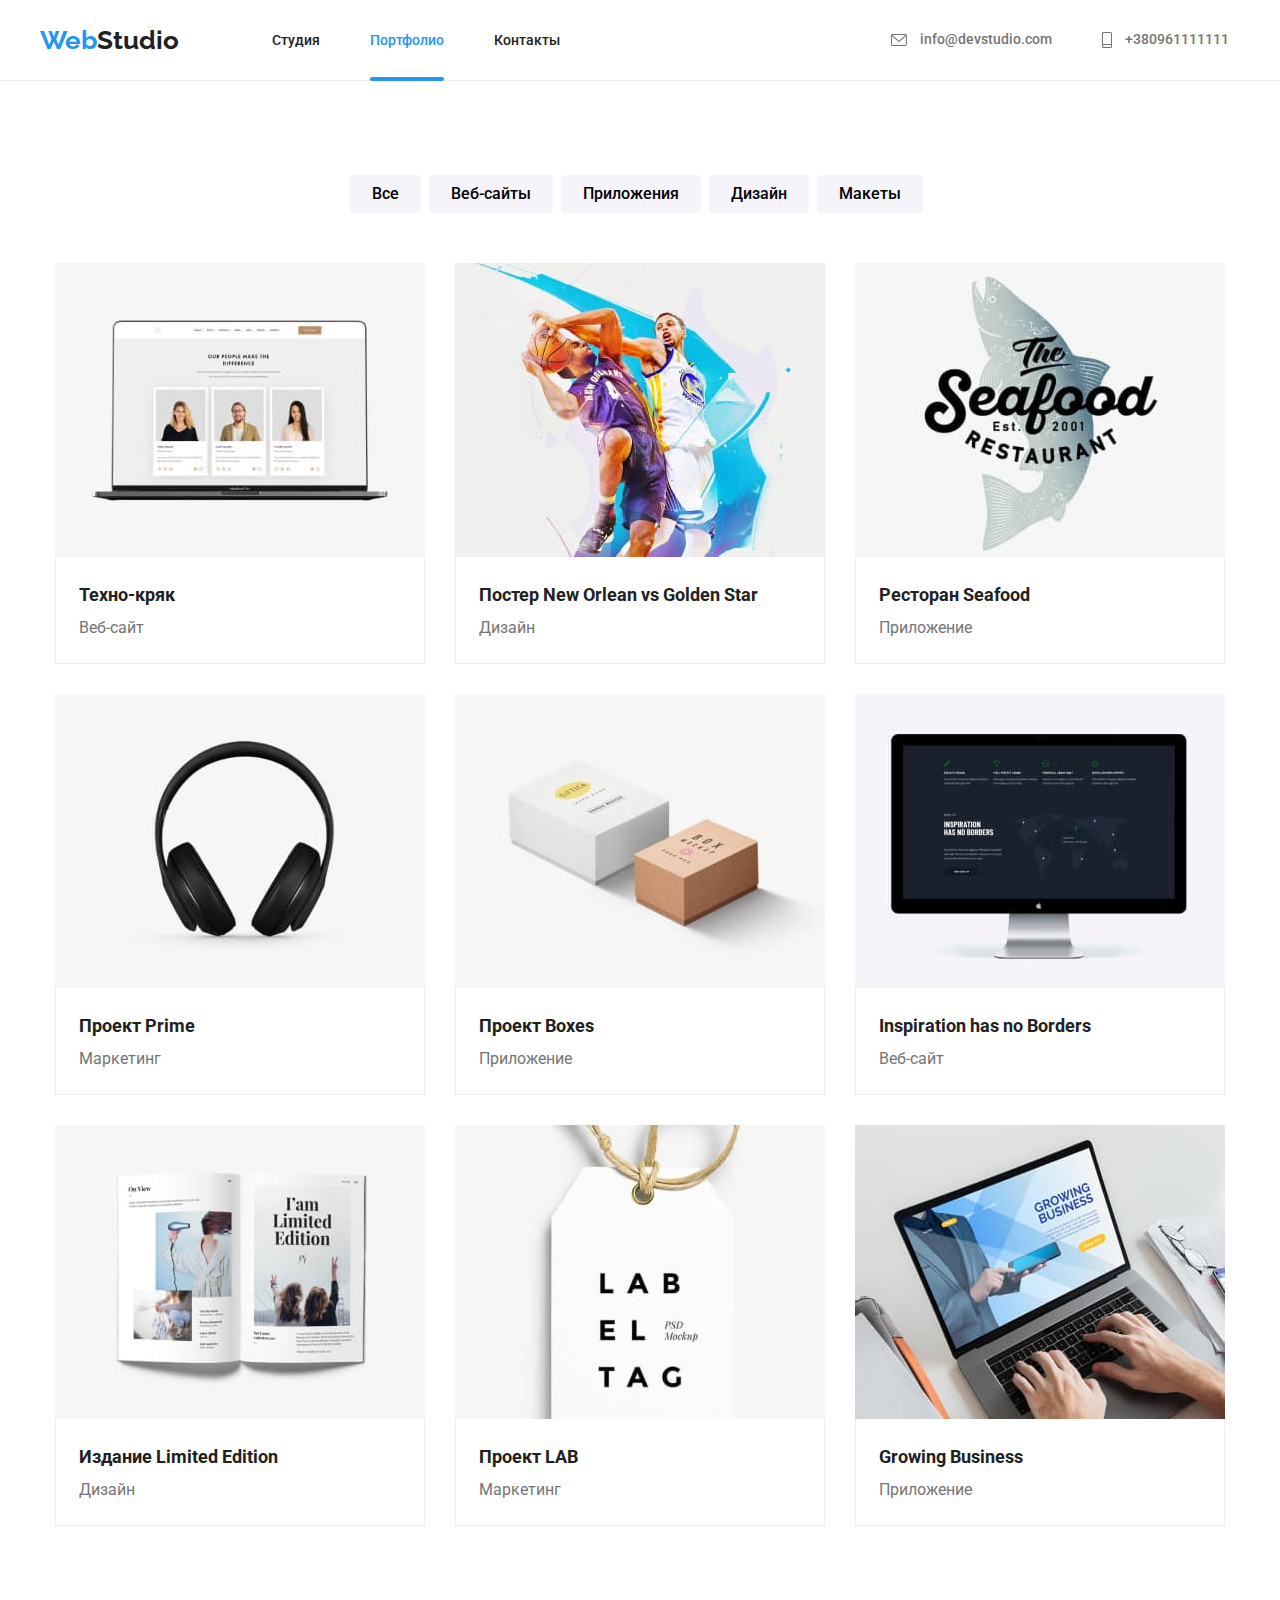
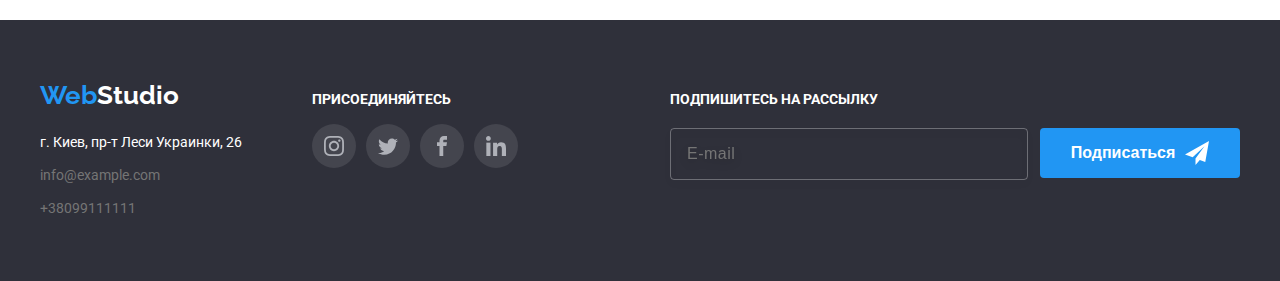
==== portfolio.html @ 0e57b055 "Add files via upload" ====
<!DOCTYPE html>
<html lang="ru">

<head>
    <meta charset="UTF-8">
    <meta http-equiv="X-UA-Compatible" content="IE=edge">
    <meta name="viewport" content="width=device-width, initial-scale=1.0">
    <title>Портфолио</title>
    <link rel="preconnect" href="https://fonts.googleapis.com">
    <link rel="preconnect" href="https://fonts.gstatic.com" crossorigin>
    <link href="https://fonts.googleapis.com/css2?family=Roboto:wght@400;500;700;900&display=swap" rel="stylesheet">
    <link rel="preconnect" href="https://fonts.googleapis.com">
    <link rel="preconnect" href="https://fonts.gstatic.com" crossorigin>
    <link href="https://fonts.googleapis.com/css2?family=Raleway:wght@700&display=swap" rel="stylesheet">
    <link rel="stylesheet" href="css/style.css" type="text/css" >
</head>
<body>
    <header class="section header">
        <div class="container navigation-list">
            <nav class="logo">
                <a href="" class="logo-image" target="blink">Web<span class="logo-im-part2">Studio</span> </a>
                <ul class="nav-links-item">
                    <li class="link-bar"><a href="https://nikokomp.github.io/goit-markup-hw-06/"
                            class="nav-links">Студия</a>
                    </li>
                    <li class="link-bar"><a href="https://nikokomp.github.io/goit-markup-hw-06/portfolio.html"
                            class="nav-links mark">Портфолио</a>
                        </li>
                    <li class="link-bar"><a href="/Контакты" class="nav-links">Контакты</a></li>
                </ul>
            </nav>
    
    
            <ul class="nav-links-items">
                <li class="contacts"> 
                   
                <a href="mailto:https://info@devstudio.com" class="link" title="info@devstudio.com">
                    <svg width="16" height="12" class="icon1">
                        <use href="image/symbol-defs.svg#icon-envelope"> </use>
                    </svg>
                    info@devstudio.com</a>
                </li>
                <li class="contacts">
                <a href="tel:+380961111111" class="link"> <svg width="10" height="16" class="icon1">
                    <use href="image/symbol-defs.svg#icon-smartphone"> </use>
                </svg> +380961111111 </a></li>
            </ul>
        </div>
    </header>
    <main>
        <!-- button-->
       <section class="section button section">
           <div class="container">
            <h1 hidden>Чем мы занимаесмя</h1>
                <ul class="buttons">
                    <li class="butn"><button type="button" class="button-second">Все</button>
                    </li>
                    <li class="butn"><button type="button" class="button-second">Веб-сайты</button>
                    </li>
                    <li class="butn"><button type="button" class="button-second">Приложения</button>
                    </li>
                    <li class="butn"><button type="button" class="button-second">Дизайн</button>
                    </li>
                    <li class="butn"><button type="button" class="button-second">Макеты</button>
                    </li>
                </ul>     
<!--portfolio-->
                <ul class="pf-list">
                    <li class="item"> <a href="#">
                        <div class="anim">
                        <img src="./image/macbook.jpg" alt="macbook">
                        <div class="overlay">
                            <p class="anim-text">
                                Технокряк это современная площадка распространения коронавируса. Компании используют эту платформу для цифрового
                                шпионажа и атак на защищённые сервера конкурентов.
                            </p>
                        </div>
                        </div>
                        <div class="pf-text">
                        <h2 class="projects">Техно-кряк</h2>
                        <p class="type">Веб-сайт</p>
                        </div></a>
                    </li>
                    <li class="item"> <a href="#">
                        <div class="anim">
                        <img src="./image/singboards.jpg" class="cadrs" alt="singboards">
                        <div class="overlay">
                            <p class="anim-text">
                                Технокряк это современная площадка распространения коронавируса. Компании используют эту платформу для цифрового
                                шпионажа и атак на защищённые сервера конкурентов.
                            </p>
                        </div>
                        </div>
                        <div class="pf-text">
                        <h2 class="projects">Постер New Orlean vs Golden Star</h2>
                        <p class="type">Дизайн</p>
                        </div></a>
                    </li>
                    <li class="item"> <a href="#">
                        <div class="anim">
                        <img src="./image/poster.jpg" class="cadrs" alt="poster">
                        <div class="overlay">
                            <p class="anim-text">
                                Технокряк это современная площадка распространения коронавируса. Компании используют эту платформу для цифрового
                                шпионажа и атак на защищённые сервера конкурентов.
                            </p>
                        </div>
                        </div>
                        <div class="pf-text">
                        <h2 class="projects">Ресторан Seafood</h2>
                        <p class="type">Приложение</p>
                        </div></a>
                    </li>
                    <li class="item"> <a href="#">
                        <div class="anim">
                        <img src="./image/headphone.jpg" class="cadrs" alt="headphone">
                        <div class="overlay">
                            <p class="anim-text">
                                Технокряк это современная площадка распространения коронавируса. Компании используют эту платформу для цифрового
                                шпионажа и атак на защищённые сервера конкурентов.
                            </p>
                        </div>
                        </div>
                        <div class="pf-text">
                        <h2 class="projects">Проект Prime</h2>
                        <p class="type">Маркетинг</p>
                        </div></a>
                    </li>
                    <li class="item"> <a href="#">
                        <div class="anim">
                        <img src="./image/boxes.jpg" class="cadrs" alt="boxes">
                        <div class="overlay">
                            <p class="anim-text">
                                Технокряк это современная площадка распространения коронавируса. Компании используют эту платформу для цифрового
                                шпионажа и атак на защищённые сервера конкурентов.
                            </p>
                        </div>
                        </div>
                        <div class="pf-text">
                        <h2 class="projects">Проект Boxes</h2>
                        <p class="type">Приложение</p>
                        </div></a>
                    </li>
                    <li class="item"> <a href="#">
                        <div class="anim">
                        <img src="./image/monitor.jpg" class="cadrs" alt="monitor">
                        <div class="overlay">
                            <p class="anim-text">
                                Технокряк это современная площадка распространения коронавируса. Компании используют эту платформу для цифрового
                                шпионажа и атак на защищённые сервера конкурентов.
                            </p>
                        </div>
                        </div>
                        <div class="pf-text">
                        <h2 class="projects">Inspiration has no Borders</h2>
                        <p class="type">Веб-сайт</p>
                        </div></a>
                    </li>
                    <li class="item"><a href="#">
                        <div class="anim">
                        <img src="./image/book.jpg" class="cadrs" alt="book">
                        <div class="overlay">
                            <p class="anim-text">
                                Технокряк это современная площадка распространения коронавируса. Компании используют эту платформу для цифрового
                                шпионажа и атак на защищённые сервера конкурентов.
                            </p>
                        </div>
                        </div>
                        <div class="pf-text">
                        <h2 class="projects">Издание Limited Edition</h2>
                        <p class="type">Дизайн</p>
                        </div></a>
                    </li>
                    <li class="item"> <a href="#">
                        <div class="anim">
                        <img src="./image/tag.jpg" class="cadrs" alt="tag">
                        <div class="overlay">
                            <p class="anim-text">
                                Технокряк это современная площадка распространения коронавируса. Компании используют эту платформу для цифрового
                                шпионажа и атак на защищённые сервера конкурентов.
                            </p>
                        </div>
                        </div>
                        <div class="pf-text">
                        <h2 class="projects">Проект LAB</h2>
                        <p class="type">Маркетинг</p>
                        </div></a>
                    </li>
                    <li class="item"> <a href="#">
                        <div class="anim">
                        <img src="./image/laptop.jpg" class="cadrs" alt="laptop">
                        <div class="overlay">
                            <p class="anim-text">
                                Технокряк это современная площадка распространения коронавируса. Компании используют эту платформу для цифрового
                                шпионажа и атак на защищённые сервера конкурентов.
                            </p>
                        </div>
                        </div>
                        <div class="pf-text">
                        <h2 class="projects">Growing Business</h2>
                        <p class="type">Приложение</p>
                        </div></a>
                    </li>
            </ul>
            </div>
        </section>
    </main>
   
    <footer class="footer">

        <div class="container footer-box">
            <div class="box1">
                <a href="" class="logo-image-footer" target="blink">Web<span class="logo-im-part3">Studio</span> </a>
                    <address>
                        <ul class="addres-container">
                            <li class="add"><a href="https://goo.gl/maps/ie4uHoUFQD95xDHH9" class="map-link">г. Киев, пр-т Леси Украинки, 26 </a></li>
                            <li><a href="info@example.com" class="link-footer">info@example.com </a></li>
                            <li><a href="tel=+38099111111" class="link-footer1">+38099111111</a></li>
                        </ul>
                          </address>
            </div>


        <div class="footer-social">
            <h2 class="join"> ПРИСОЕДИНЯЙТЕСЬ</h2>
            <ul class="social">
                <li class="social-item">
                    <a class="social-link-footer" href="https://www.instagram.com/" target="blank">
                        <svg class="icon4">
                            <use class="social-icon" href="image/symbol-defs.svg#icon-instagram"> </use>
                        </svg>
                    </a>
                </li>
                <li class="social-item">
                    <a class="social-link-footer" href="https://twitter.com/" target="blank">
                        <svg class="icon4">
                            <use href="image/symbol-defs.svg#icon-twitter"> </use>
                        </svg>
                    </a>
                </li>
                <li class="social-item">
                    <a class="social-link-footer" href="https://facebook.com/" target="blank">
                        <svg class="icon4">
                            <use href="image/symbol-defs.svg#icon-facebook"> </use>
                        </svg>
                    </a>
                </li>
                <li class="social-item">
                    <a class="social-link-footer" href="https://www.linkedin.com/" target="blank">
                        <svg class="icon4">
                            <use href="image/symbol-defs.svg#icon-linkedin-1"> </use>
                        </svg>
                    </a>
                </li>
            </ul>
        </div>
        <form class="mailing-form">
            <h2 class="mailing-head"> ПОДПИШИТЕСЬ НА РАССЫЛКУ</h2>
            <div class="subscribe">
            <label class="mailing">
                <input type="email" class="e-mail-window" name="email" placeholder="E-mail">
                </label>
                <button type="button" class="button-modal">Подписаться
                    <svg class="icon-telegram"  width="24" height="24" >
                            <use href="image/symbol-defs-hw-06.svg#icon-4"></use>
                        </svg>
                    </button>
                </div>
            </form>
        </div>
    </footer>

    <div class="backdrop is-hidden" data-modal>
        <div class="modal">
            <button type="button" class="modal-btn" data-modal-close>
                <svg class="closebutton-icon" width="11" height="11">
                    <use href="image/symbol-defs1.svg#icon-Vector">
                    </use>
                </svg>
            </button>
            <div class="form">
                <form>
                    <p class="form-head">Оставьте свои данные, мы вам перезвоним</p>
                    <label>
                        <span class="modal-text">Имя</span> 
                        <input  type="text" name="name" class="name-icon">
                        <svg class="label-icon">
                            <use href="image/symbol-defs-hw-06.svg#icon-1"> </use>
                         </svg>
                    </label>
                    <label>
                        <span class="modal-text">Телефон ></span> 
                        <input type="tel" name="phone-number" class="name-icon">
                        <svg class="label-icon-tel">
                            <use href="image/symbol-defs-hw-06.svg#icon-2"> </use>
                        </svg>
                    </label>
                    <label>
                        <span class="modal-text">Почта ></span> 
                        <input type="email" name="email" class="name-icon">
                        <svg class="label-icon-mail">
                            <use href="image/symbol-defs-hw-06.svg#icon-3"> </use>
                        </svg>
                    </label>
                    <label>
                        <span class="modal-text">Комментарий></span> 
                        <textarea class="input-text" name="feedback" placeholder="Введите текст"></textarea>
                    </label>
                <input type="checkbox" name="agree" value="agree" class="policy" id="policy-chek">
                    <label class="conditions-text" for="policy-chek">
            
                        Соглашаюсь с рассылкой и принимаю &nbsp; <a href="#"> <u class="blue-text-conditions">Условия договора</u> </a>
                    </label>
                    <div class="button-modal-center">
                    <button type="button" class="button-modal">Отправить</button>
                </div>
                </form>
            </div>
        </div>
    </div>
    <script src="./js/modal.js"></script>
</body>
</html>
---- css/style.css ----
::before,
::after {
  box-sizing: border-box;
}
:root {
  --brand-color: #2f303a;
  --button-color: #2196f3;
  --text-primary: #212121;
  --sup-head-color: #ffffff;
  --text-secondary-color: #757575;
  --secondar-button-color: #f5f4fa;
  --primary-fonts: Roboto;
}
* {
  list-style: none;
  margin: 0;
  padding: 0;
  border: 0;
}
a {
  text-decoration: none;
}
.container {
  width: 1200px;
  padding-right: 15px;
  padding-left: 15px;
  margin-left: auto;
  margin-right: auto;
}
.section {
  padding-top: 94px;
  padding-bottom: 94px;
  background-color: var(--sup-head-color);
}
.header {
  padding-top: 0px;
  padding-bottom: 0px;
  border-bottom: 1px solid #ececec;
}
.navigation-list {
  display: flex;
  align-content: flex-start;
  align-items: center;
}
.advantage-section {
  padding-top: 94px;
  padding-bottom: 0px;
}
.our-team-section {
  background-color: #f5f4fa;
}

.footer-section {
  padding-top: 60px;
  padding-bottom: 60px;
  background: var(--brand-color);
  display: flex;
  text-align: baseline;
}
.card {
  padding-top: 94px;
  padding-bottom: 94px;
}
.cards section {
  flex-direction: column;
  justify-content: center;
}
.link {
  color: var(--text-secondary-color);
  font-size: 14px;
  line-height: 1.14;
  font-weight: 500;
  padding-top: 32px;
  padding-bottom: 32px;

  transition-property: color;
  transition-duration: 250ms;
  transition-timing-function: cubic-bezier(0.4, 0, 0.2, 1);
  transition-delay: 0;
}
.link:hover,
:focus {
  color: var(--button-color);
}
body {
  font-family: var(--primary-fonts), sans-serif;
  font-size: 14px;
  letter-spacing: 0.03;
  color: var(--text-primary);
}
.logo {
  display: flex;
  align-items: center;
  justify-content: right;
  height: 80px;
}
.logo-image {
  color: var(--button-color);

  font-family: Raleway;
  font-style: normal;
  font-weight: bold;
  font-size: 26px;
  line-height: 1.2;
}
.logo-im-part2 {
  font-family: Raleway;
  font-style: normal;
  font-weight: bold;
  font-size: 26px;
  line-height: 1.2;
  color: var(--text-primary);
}
.logo-image-footer {
  display: inline-block;
  margin-bottom: 20px;

  color: var(--button-color);

  font-family: Raleway;
  font-style: normal;
  font-weight: bold;
  font-size: 26px;
  line-height: 1.2;
}
.nav-links-item {
  display: flex;
  margin-right: 331px;
  margin-left: 93px;
}
.nav-links-items {
  display: flex;
  align-items: center;
}
.sup-header {
  margin-bottom: 30px;
  white-space: pre;
  color: var(--sup-head-color);
  font-weight: 900;
  font-size: 44px;
  line-height: 1.36;
}
.button-first {
  cursor: pointer;
  width: 200px;
  height: 50px;
  background: var(--button-color);
  font-weight: bold;
  font-size: 16px;
  line-height: 1.87;
  color: var(--sup-head-color);
  border-radius: 4px;

  position: relative;
}
.adv-head {
  font-weight: bold;
  font-size: 14px;
  line-height: 1.14;
  margin-bottom: 10px;
}
.tegs {
  display: flex;
  justify-content: center;
  margin-right: auto;
}
.t-position {
  width: 270px;
  color: var(--text-secondary-color);
  font-size: 14px;
  line-height: 1.7;
}

.d-list {
  display: flex;
  justify-content: center;
}
.d-text {
  padding: auto;
  margin-right: 30px;
}
.d-text:last-child {
  margin-right: 0px;
}

.doing {
  text-align: center;
  font-size: 36px;
  line-height: 1.16;
  font-weight: bold;
  padding-bottom: 50px;
}

.our-team {
  background-color: var(--secondar-button-color);
}
.team-list {
  display: flex;
  justify-content: center;
}

.player {
  width: 270px;
  margin-right: 30px;
  background-color: var(--sup-head-color);
  box-shadow: 0px 1px 3px rgba(0, 0, 0, 0.12), 0px 1px 1px rgba(0, 0, 0, 0.14),
    0px 2px 1px rgba(0, 0, 0, 0.2);
  border-radius: 0px 0px 4px 4px;
  padding-bottom: 30px;
}
.player:last-child {
  margin-right: 0px;
}
.team {
  font-size: 36px;
  line-height: 1.16;
  font-weight: bold;
  text-align: center;
  padding-bottom: 50px;
}
.t-photo {
  width: 270px;
}
.t-name {
  padding-bottom: 10px;
  text-align: center;
  font-weight: 500;
  font-size: 16px;
  line-height: 1.19;
  color: var(--text-primary);
}
.t-post {
  text-align: center;
  color: var(--text-secondary-color);
  font-size: 16px;
  line-height: 1.19;
}
.cards {
  width: 370px;
  height: 294px;
}

.map-link {
  display: inline-block;
  margin-bottom: 9px;
  color: var(--sup-head-color);
  font-size: 14px;
  line-height: 1.7;

  transition-property: color;
  transition-duration: 250ms;
  transition-timing-function: cubic-bezier(0.4, 0, 0.2, 1);
  transition-delay: 0;
}
.map-link:hover,
.map-link:focus {
  color: var(--button-color);
}
.contact-section {
  background-color: var(--brand-color);
}
.addres-container {
  font-style: normal;
}
.logo-im-part3 {
  color: var(--sup-head-color);
}
.projects {
  font-size: 18px;
  line-height: 2;
  color: var(--text-primary);
}
.type {
  font-size: 16px;
  line-height: 1.87;
  color: var(--text-secondary-color);
}

.nav-links {
  display: block;
  padding-top: 32px;
  padding-bottom: 32px;

  color: var(--text-primary);
  font-weight: 500;
  font-size: 14px;
  line-height: 1.15;

  transition-property: color;
  transition-duration: 250ms;
  transition-timing-function: cubic-bezier(0.4, 0, 0.2, 1);
  transition-delay: 0;
}

.nav-links:hover,
.nav-links :focus {
  color: var(--button-color);
}
.link-footer {
  display: inline-block;
  color: var(--text-secondary-color);
  font-size: 14px;
  line-height: 1.7;
  margin-bottom: 9px;

  transition-property: color;
  transition-duration: 250ms;
  transition-timing-function: cubic-bezier(0.4, 0, 0.2, 1);
  transition-delay: 0;
}
.link-footer:hover,
.link-footer :focus {
  color: var(--button-color);
}
.link-footer1 {
  display: inline-block;
  color: var(--text-secondary-color);
  font-size: 14px;
  line-height: 1.7;

  transition-property: color;
  transition-duration: 250ms;
  transition-timing-function: cubic-bezier(0.4, 0, 0.2, 1);
  transition-delay: 0;
}
.link-footer1:hover,
.link-footer1:focus {
  color: var(--button-color);
}
.nav-bar {
  height: 80px;
  background-color: var(--sup-head-color);
}

.link-bar {
  display: block;
  padding-right: 50px;
}
.nav-links-item :last-child {
  padding-right: 0;
}
.contacts {
  margin-right: 50px;
  display: flex;
  align-items: center;
}

.contacts:last-child {
  margin: 0;
}
.butn {
  display: inline-block;
  margin-right: 8px;
  border-radius: 4px;
}

.pf-list {
  display: flex;
  flex-wrap: wrap;
  justify-content: center;
  margin-top: 50px;
}
.item1:last-child {
  margin-right: 0px;
}
.item1 {
  margin-right: 30px;
}
.pf-text {
  padding: 20px 23px;
  background: #ffffff;
  border-right: 1px solid #eeeeee;
  border-left: 1px solid #eeeeee;
  border-bottom: 1px solid #eeeeee;
  box-sizing: border-box;
}
img {
  max-width: 100%;
  height: auto;
  display: block;
}
.team-text {
  margin-top: 30px;
  padding-right: 32px;
  padding-left: 32px;
}
.icon1 {
  fill: currentColor;
  margin-right: 10px;
  vertical-align: middle;
}
.icon1 :hover {
  fill: var(--button-color);
}
.icon2 {
  width: 10px;
  height: 16px;
  margin-right: 10px;
}
.adv-picture {
  display: flex;
  justify-content: space-between;
  width: 70px;
  height: 70px;
  margin-bottom: 30px;
  padding: 25px 100px;
  border-radius: 4px;
  background-color: var(--secondar-button-color);
}
.slogan {
  background-image: linear-gradient(
      rgba(47, 48, 58, 0.4),
      rgba(47, 48, 58, 0.4)
    ),
    url(../image/fon.jpg);
  max-width: 1600px;
  background-repeat: no-repeat;
  background-position: center;
  margin: auto;
  background-size: cover;
  text-align: center;
  padding-top: 200px;
  padding-bottom: 200px;
}

.social {
  display: flex;
  margin-top: 16px;
  justify-content: space-between;
}
.icon4 {
  width: 20px;
  height: 20px;
  color: #afb1b8;
  fill: currentColor;

  transition-property: fill;
  transition-duration: 250ms;
  transition-timing-function: cubic-bezier(0.4, 0, 0.2, 1);
  transition-delay: 0;
}
.social-link {
  display: flex;
  justify-content: center;
  align-items: center;
  width: 44px;
  height: 44px;
  border-radius: 50%;

  transition-property: background-color;
  transition-duration: 250ms;
  transition-timing-function: cubic-bezier(0.4, 0, 0.2, 1);
  transition-delay: 0;
}
.social-item :hover,
.social-item :focus {
  background-color: var(--button-color);
}

.social-item :hover .icon4,
.social-item :focus .icon4 {
  fill: white;
}

.icon5 {
  width: 106px;
  height: 60px;
  fill: #afb1b8;

  transition-property: fill;
  transition-duration: 250ms;
  transition-timing-function: cubic-bezier(0.4, 0, 0.2, 1);
  transition-delay: 0;
}
.clients {
  text-align: center;
  font-size: 36px;
  line-height: 1.16;
  font-weight: bold;
  padding-bottom: 50px;
}
.client-list {
  display: flex;
  justify-content: space-between;
}
.clients-item {
  display: flex;
  justify-content: center;
  align-items: center;
  color: #afb1b8;
  width: 170px;
  height: 92px;
  border: 1px solid;
  border-radius: 4px;
  background: #ffffff1a;

  transition-property: border;
  transition-duration: 250ms;
  transition-timing-function: cubic-bezier(0.4, 0, 0.2, 1);
  transition-delay: 0;
}
.border-clients :hover,
.border-clients :focus {
  border: 1px solid var(--button-color);
}
.border-clients:hover .icon5,
.border-clients :focus .icon5 {
  fill: var(--button-color);
  border: none;
}
.join {
  color: var(--sup-head-color);
  font-style: normal;
  font-weight: bold;
  font-size: 14px;
  line-height: 1.14;
}
.footer {
  background-color: var(--brand-color);
  margin-left: auto;
  margin-right: auto;
  padding-top: 60px;
  padding-bottom: 60px;
}
.footer-box {
  display: flex;
  align-items: baseline;
}
.box1 {
  margin-right: 70px;
}

.social-link-footer {
  display: flex;
  justify-content: center;
  align-items: center;
  width: 44px;
  height: 44px;
  border-radius: 50%;
  background-color: #ffffff1a;
  margin-right: 10px;

  transition-property: background-color;
  transition-duration: 250ms;
  transition-timing-function: cubic-bezier(0.4, 0, 0.2, 1);
  transition-delay: 0;
}
.button-second {
  padding: 6px 22px;
  font-family: Roboto;
  font-style: normal;
  font-weight: 500;
  font-size: 16px;
  line-height: 1.5;
  cursor: pointer;

  background-color: var(--secondar-button-color);
  height: 38px;
  border-radius: 4px;
  border-style: none;

  transition-property: color background-color;
  transition-duration: 250ms;
  transition-timing-function: cubic-bezier(0.4, 0, 0.2, 1);
  transition-delay: 0;
}
.button-second:focus {
  color: var(--sup-head-color);
  background-color: var(--button-color);
}
.button-second:hover {
  color: var(--sup-head-color);
  background-color: var(--button-color);
}
.buttons {
  display: flex;
  justify-content: center;
}
.buttons :hover,
.buttons :focus {
  box-shadow: 0px 3px 1px rgba(0, 0, 0, 0.1), 0px 1px 2px rgba(0, 0, 0, 0.08),
    0px 2px 2px rgba(0, 0, 0, 0.12);
}
.item:hover {
  box-shadow: 0px 1px 1px rgba(0, 0, 0, 0.12), 0px 4px 4px rgba(0, 0, 0, 0.06),
    1px 4px 6px rgba(0, 0, 0, 0.16);
}

.item {
  width: 370px;
  margin-bottom: 30px;
  margin-right: 30px;
}
.item:nth-child(3n + 3) {
  margin-right: 0px;
}
.item:nth-last-child(-n + 3) {
  padding-bottom: 0px;
  margin-bottom: 0px;
}
.item :hover .item :focus {
  box-shadow: 0px 1px 1px rgba(0, 0, 0, 0.12), 0px 4px 4px rgba(0, 0, 0, 0.06),
    1px 4px 6px rgba(0, 0, 0, 0.16);
}

.anim {
  position: relative;
  overflow: hidden;
}
.overlay {
  position: absolute;
  top: 0;
  left: 0;
  width: 100%;
  height: 100%;
  background-color: rgba(33, 150, 243, 0.9);

  transform: translatey(101%);
  transition: transform 250ms ease;
}

.item :hover .overlay {
  transform: translatey(0);
}

.overlay > p {
  font-weight: normal;
  font-size: 18px;
  line-height: 1.55;
  letter-spacing: 0.03em;
  color: #ffffff;
  padding: 63px 24px;
}
.img-doing {
  width: 370px;
}
.d-text {
  position: relative;
}
.pic-text {
  position: absolute;
  bottom: 0px;
  width: 370px;
  height: 70px;
  background-color: rgba(47, 48, 58, 0.8);
}
.pic-text > p {
  text-align: center;
  font-weight: bold;
  font-size: 14px;
  line-height: 1.14;
  text-align: center;
  letter-spacing: 0.03em;
  text-transform: uppercase;
  padding: 27px 82px;

  color: #ffffff;
}
.mark {
  position: relative;
  color: var(--button-color);
}

.mark::after {
  content: "";
  position: absolute;
  bottom: -1px;
  left: 0;
  border-radius: 2px;
  width: 100%;
  height: 4px;
  background-color: var(--button-color);
}
.backdrop {
  width: 100%;
  height: 100%;
  background: rgba(0, 0, 0, 0.2);
  position: fixed;
  top: 0;
}

.backdrop.is-hidden .modal {
  transform: scale(5);
  transition: transform 1500ms cubic-bezier(0.4, 0, 0.2, 1);
}

.modal {
  position: absolute;
  width: 528px;
  background-color: var(--sup-head-color);
  top: 50%;
  left: 50%;
  transform: translate(-50%, -50%);
}

.modal-btn {
  cursor: pointer;
  border: 1px solid #999999;
  background-color: transparent;
  width: 30px;
  height: 30px;
  border-radius: 50%;
  position: absolute;
  top: 10px;
  right: 10px;
  display: flex;
  align-items: center;
  justify-content: center;
}
.modal-btn :hover {
  transition-property: fill;
  transition-duration: 250ms;
  transition-timing-function: cubic-bezier(0.4, 0, 0.2, 1);
  fill: var(--button-color);
}

.backdrop.is-hidden {
  visibility: hidden;
  opacity: 0;
  pointer-events: none;
}
label {
  display: flex;
  flex-direction: column;
  margin-bottom: 10px;
  position: relative;
}
.form {
  padding: 40px 39px 28px 41px;
}
.form-head {
  font-weight: bold;
  font-size: 20px;
  line-height: 1.15;
  text-align: center;
  letter-spacing: 0.03em;

  color: #212121;
  margin-bottom: 12px;
}
.name-icon :focus {
  border: none;
}
input {
  outline: none;
}
.name-icon {
  padding: 8px;
  font-family: inherit;
  border: 1px solid rgba(33, 33, 33, 0.2);
  box-sizing: border-box;
  border-radius: 4px;
  padding-left: 42px;
}
.name-icon:focus {
  border: 1px solid var(--button-color);
}
.modal-text {
  font-weight: normal;
  font-size: 12px;
  line-height: 1.16;

  letter-spacing: 0.01em;

  color: #757575;
  margin-bottom: 4px;
}
.input-text {
  height: 120px;
  border: 1px solid rgba(33, 33, 33, 0.2);
  box-sizing: border-box;
  border-radius: 4px;
  font-weight: normal;
  font-size: 12px;
  line-height: 1.16;
  letter-spacing: 0.01em;

  font-family: inherit;
  font-size: 12px;
  line-height: 14px;
  padding: 12px 16px;
}
.input-text::placeholder {
  color: rgba(117, 117, 117, 0.5);
}
textarea {
  outline: none;
}
.input-text:focus {
  transition-property: outline;
  transition-duration: 250ms;
  transition-timing-function: cubic-bezier(0.4, 0, 0.2, 1);
  outline: 1px solid var(--button-color);
}
.conditions-text {
  display: flex;
  flex-direction: row;
  flex-wrap: wrap;
  justify-content: center;
  align-items: center;
  font-weight: normal;
  font-size: 14px;
  line-height: 1.7;
  letter-spacing: 0.03em;
  color: #757575;
  margin-top: 20px;
}
.policy {
  position: absolute;
  width: 1px;
  height: 1px;
  margin: -1px;
  border: 0px;
  padding: 0px;
  clip: rect(0 0 0 0);
  overflow: hidden;
}
.conditions-text::before {
  content: "";
  width: 16px;
  height: 15px;
  border: 1px solid #212121;
  border-radius: 2px;
  margin-right: 7px;
}
.policy:checked + .conditions-text::before {
  background-image: url(../image/svg/icon\ check.svg);
  background-repeat: no-repeat;
  background-size: contain;
  background-position: center;
  border-color: var(--button-color);
}

.blue-text-conditions {
  font-family: inherit;
  font-size: inherit;
  color: var(--button-color);
  margin-left: 3px;
}
.button-modal-center {
  display: flex;
  justify-content: center;
  margin-top: 30px;
}
.button-modal {
  cursor: pointer;
  width: 200px;
  height: 50px;
  background: var(--button-color);
  font-weight: bold;
  font-size: 16px;
  line-height: 1.87;
  color: var(--sup-head-color);
  border-radius: 4px;
  margin-left: 12px;
  display: flex;
  align-items: center;
  justify-content: center;
}

.mailing {
  flex-direction: row;
}
.mailing-head {
  color: var(--sup-head-color);
  font-style: normal;
  font-weight: bold;
  font-size: 14px;
  line-height: 1.14;
  margin-bottom: 20px;
}
.e-mail-window {
  cursor: pointer;
  padding-left: 16px;
  padding-top: 15px;
  padding-bottom: 15px;
  font-size: 16px;
  line-height: 20px;
  letter-spacing: 0.03em;
  color: rgba(255, 255, 255, 0.6);
  background-color: inherit;
  width: 358px;
  border: 1px solid rgba(255, 255, 255, 0.3);
  box-sizing: border-box;
  filter: drop-shadow(0px 4px 4px rgba(0, 0, 0, 0.15));
  border-radius: 4px;
}
.label-icon {
  display: block;
  width: 12px;
  height: 12px;
  position: absolute;
  top: 55%;
  left: 15px;
}
.label-icon-tel {
  display: block;
  width: 13px;
  height: 13px;
  position: absolute;
  top: 55%;
  left: 15px;
}
.label-icon-mail {
  display: block;
  width: 15px;
  height: 12px;
  position: absolute;
  top: 55%;
  left: 15px;
}
.name-icon:focus ~ .label-icon {
  transition-property: fill;
  transition-duration: 250ms;
  transition-timing-function: cubic-bezier(0.4, 0, 0.2, 1);
  fill: var(--button-color);
}
.name-icon:focus ~ .label-icon-tel {
  transition-property: fill;
  transition-duration: 250ms;
  transition-timing-function: cubic-bezier(0.4, 0, 0.2, 1);
  fill: var(--button-color);
}
.name-icon:focus ~ .label-icon-mail {
  transition-property: fill;
  transition-duration: 250ms;
  transition-timing-function: cubic-bezier(0.4, 0, 0.2, 1);
  fill: var(--button-color);
}
.icon-telegram {
  margin-left: 10px;
}
.mailing-form {
  margin-left: auto;
}
.subscribe{
  display: flex;
}
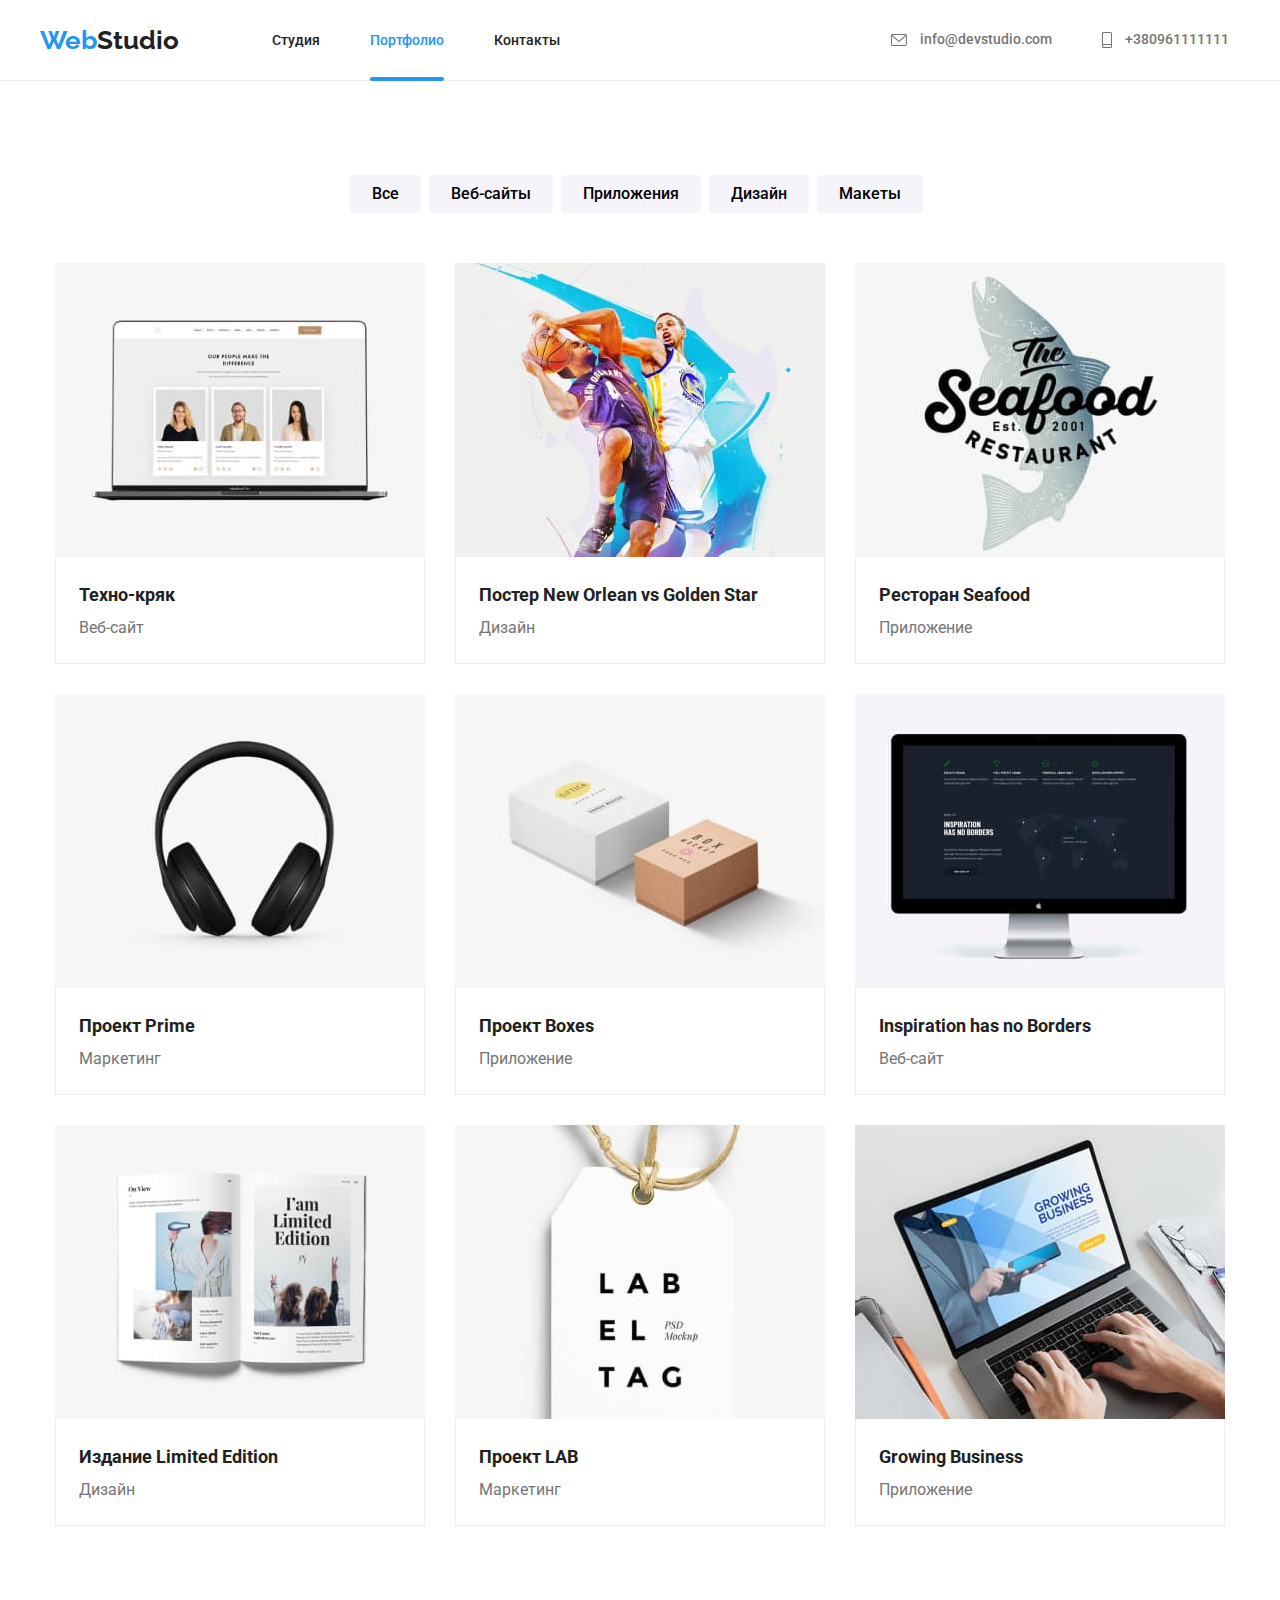
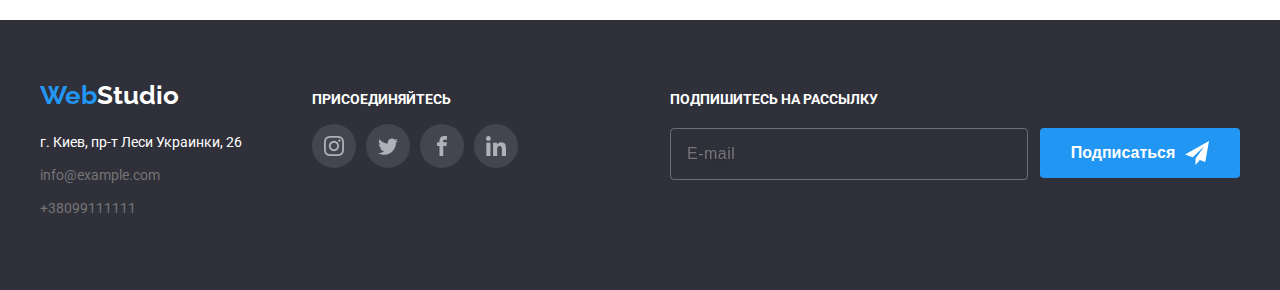
==== commit b79a212b: "портфолио бем" ====
--- a/portfolio.html
+++ b/portfolio.html
@@ -15,62 +15,72 @@
     <link rel="stylesheet" href="css/style.css" type="text/css" >
 </head>
 <body>
-    <header class="section header">
+    <header class="header">
         <div class="container navigation-list">
             <nav class="logo">
-                <a href="" class="logo-image" target="blink">Web<span class="logo-im-part2">Studio</span> </a>
-                <ul class="nav-links-item">
-                    <li class="link-bar"><a href="https://nikokomp.github.io/goit-markup-hw-06/"
-                            class="nav-links">Студия</a>
-                    </li>
-                    <li class="link-bar"><a href="https://nikokomp.github.io/goit-markup-hw-06/portfolio.html"
-                            class="nav-links mark">Портфолио</a>
-                        </li>
-                    <li class="link-bar"><a href="/Контакты" class="nav-links">Контакты</a></li>
+                <a href="" class="logo__image" target="blink">Web<span class="logo__image-part2">Studio</span>
+                </a>
+                <ul class="submenu">
+                    <li class="submenu__bar">
+                        <a href="https://nikokomp.github.io/goit-markup-hw-06/" class="submenu__link">Студия
+                        </a>
+                    </li>
+                    <li class="submenu__bar">
+                        <a href="https://nikokomp.github.io/goit-markup-hw-06/portfolio.html"
+                            class="submenu__link mark">Портфолио
+                        </a>
+                    </li>
+                    <li class="submenu__bar"><a href="/Контакты" class="submenu__link">Контакты</a></li>
                 </ul>
             </nav>
     
-    
-            <ul class="nav-links-items">
-                <li class="contacts"> 
-                   
-                <a href="mailto:https://info@devstudio.com" class="link" title="info@devstudio.com">
-                    <svg width="16" height="12" class="icon1">
-                        <use href="image/symbol-defs.svg#icon-envelope"> </use>
-                    </svg>
-                    info@devstudio.com</a>
-                </li>
-                <li class="contacts">
-                <a href="tel:+380961111111" class="link"> <svg width="10" height="16" class="icon1">
-                    <use href="image/symbol-defs.svg#icon-smartphone"> </use>
-                </svg> +380961111111 </a></li>
+            <ul class="feedback">
+                <li class="feedback__contacts">
+                    <a href="mailto:https://info@devstudio.com" class="link" title="info@devstudio.com">
+                        <svg width="16" height="12" class="feedback__icon1">
+                            <use href="image/symbol-defs.svg#icon-envelope">
+                            </use>
+                        </svg>
+                        info@devstudio.com
+                    </a>
+                </li>
+                <li class="feedback__contacts">
+                    <a href="tel:+380961111111" class="link">
+                        <svg width="10" height="16" class="feedback__icon1">
+                            <use href="image/symbol-defs.svg#icon-smartphone">
+                            </use>
+                        </svg> +380961111111
+                    </a>
+                </li>
             </ul>
         </div>
     </header>
+
+
     <main>
         <!-- button-->
-       <section class="section button section">
+       <section class="section button-section">
            <div class="container">
             <h1 hidden>Чем мы занимаесмя</h1>
-                <ul class="buttons">
-                    <li class="butn"><button type="button" class="button-second">Все</button>
-                    </li>
-                    <li class="butn"><button type="button" class="button-second">Веб-сайты</button>
-                    </li>
-                    <li class="butn"><button type="button" class="button-second">Приложения</button>
-                    </li>
-                    <li class="butn"><button type="button" class="button-second">Дизайн</button>
-                    </li>
-                    <li class="butn"><button type="button" class="button-second">Макеты</button>
+                <ul class="portfolio-buttons">
+                    <li class="portfolio-buttons__butn"><button type="button" class="portfolio-buttons__button-second">Все</button>
+                    </li>
+                    <li class="portfolio-buttons__butn"><button type="button" class="portfolio-buttons__button-second">Веб-сайты</button>
+                    </li>
+                    <li class="portfolio-buttons__butn"><button type="button" class="portfolio-buttons__button-second">Приложения</button>
+                    </li>
+                    <li class="portfolio-buttons__butn"><button type="button" class="portfolio-buttons__button-second">Дизайн</button>
+                    </li>
+                    <li class="portfolio-buttons__butn"><button type="button" class="portfolio-buttons__button-second">Макеты</button>
                     </li>
                 </ul>     
 <!--portfolio-->
-                <ul class="pf-list">
-                    <li class="item"> <a href="#">
-                        <div class="anim">
+                <ul class="portfolio">
+                    <li class="portfolio__item"> <a href="#">
+                        <div class="portfolio__card">
                         <img src="./image/macbook.jpg" alt="macbook">
                         <div class="overlay">
-                            <p class="anim-text">
+                            <p>
                                 Технокряк это современная площадка распространения коронавируса. Компании используют эту платформу для цифрового
                                 шпионажа и атак на защищённые сервера конкурентов.
                             </p>
@@ -81,11 +91,11 @@
                         <p class="type">Веб-сайт</p>
                         </div></a>
                     </li>
-                    <li class="item"> <a href="#">
-                        <div class="anim">
-                        <img src="./image/singboards.jpg" class="cadrs" alt="singboards">
-                        <div class="overlay">
-                            <p class="anim-text">
+                    <li class="portfolio__item"> <a href="#">
+                        <div class="portfolio__card">
+                        <img src="./image/singboards.jpg" alt="singboards">
+                        <div class="overlay">
+                            <p>
                                 Технокряк это современная площадка распространения коронавируса. Компании используют эту платформу для цифрового
                                 шпионажа и атак на защищённые сервера конкурентов.
                             </p>
@@ -96,11 +106,11 @@
                         <p class="type">Дизайн</p>
                         </div></a>
                     </li>
-                    <li class="item"> <a href="#">
-                        <div class="anim">
-                        <img src="./image/poster.jpg" class="cadrs" alt="poster">
-                        <div class="overlay">
-                            <p class="anim-text">
+                    <li class="portfolio__item"> <a href="#">
+                        <div class="portfolio__card">
+                        <img src="./image/poster.jpg" alt="poster">
+                        <div class="overlay">
+                            <p>
                                 Технокряк это современная площадка распространения коронавируса. Компании используют эту платформу для цифрового
                                 шпионажа и атак на защищённые сервера конкурентов.
                             </p>
@@ -111,11 +121,11 @@
                         <p class="type">Приложение</p>
                         </div></a>
                     </li>
-                    <li class="item"> <a href="#">
-                        <div class="anim">
-                        <img src="./image/headphone.jpg" class="cadrs" alt="headphone">
-                        <div class="overlay">
-                            <p class="anim-text">
+                    <li class="portfolio__item"> <a href="#">
+                        <div class="portfolio__card">
+                        <img src="./image/headphone.jpg" alt="headphone">
+                        <div class="overlay">
+                            <p>
                                 Технокряк это современная площадка распространения коронавируса. Компании используют эту платформу для цифрового
                                 шпионажа и атак на защищённые сервера конкурентов.
                             </p>
@@ -126,11 +136,11 @@
                         <p class="type">Маркетинг</p>
                         </div></a>
                     </li>
-                    <li class="item"> <a href="#">
-                        <div class="anim">
-                        <img src="./image/boxes.jpg" class="cadrs" alt="boxes">
-                        <div class="overlay">
-                            <p class="anim-text">
+                    <li class="portfolio__item"> <a href="#">
+                        <div class="portfolio__card">
+                        <img src="./image/boxes.jpg" alt="boxes">
+                        <div class="overlay">
+                            <p>
                                 Технокряк это современная площадка распространения коронавируса. Компании используют эту платформу для цифрового
                                 шпионажа и атак на защищённые сервера конкурентов.
                             </p>
@@ -141,11 +151,11 @@
                         <p class="type">Приложение</p>
                         </div></a>
                     </li>
-                    <li class="item"> <a href="#">
-                        <div class="anim">
-                        <img src="./image/monitor.jpg" class="cadrs" alt="monitor">
-                        <div class="overlay">
-                            <p class="anim-text">
+                    <li class="portfolio__item"> <a href="#">
+                        <div class="portfolio__card">
+                        <img src="./image/monitor.jpg" alt="monitor">
+                        <div class="overlay">
+                            <p>
                                 Технокряк это современная площадка распространения коронавируса. Компании используют эту платформу для цифрового
                                 шпионажа и атак на защищённые сервера конкурентов.
                             </p>
@@ -156,11 +166,11 @@
                         <p class="type">Веб-сайт</p>
                         </div></a>
                     </li>
-                    <li class="item"><a href="#">
-                        <div class="anim">
-                        <img src="./image/book.jpg" class="cadrs" alt="book">
-                        <div class="overlay">
-                            <p class="anim-text">
+                    <li class="portfolio__item"><a href="#">
+                        <div class="portfolio__card">
+                        <img src="./image/book.jpg" alt="book">
+                        <div class="overlay">
+                            <p>
                                 Технокряк это современная площадка распространения коронавируса. Компании используют эту платформу для цифрового
                                 шпионажа и атак на защищённые сервера конкурентов.
                             </p>
@@ -171,11 +181,11 @@
                         <p class="type">Дизайн</p>
                         </div></a>
                     </li>
-                    <li class="item"> <a href="#">
-                        <div class="anim">
-                        <img src="./image/tag.jpg" class="cadrs" alt="tag">
-                        <div class="overlay">
-                            <p class="anim-text">
+                    <li class="portfolio__item"> <a href="#">
+                        <div class="portfolio__card">
+                        <img src="./image/tag.jpg" alt="tag">
+                        <div class="overlay">
+                            <p>
                                 Технокряк это современная площадка распространения коронавируса. Компании используют эту платформу для цифрового
                                 шпионажа и атак на защищённые сервера конкурентов.
                             </p>
@@ -186,11 +196,11 @@
                         <p class="type">Маркетинг</p>
                         </div></a>
                     </li>
-                    <li class="item"> <a href="#">
-                        <div class="anim">
-                        <img src="./image/laptop.jpg" class="cadrs" alt="laptop">
-                        <div class="overlay">
-                            <p class="anim-text">
+                    <li class="portfolio__item"> <a href="#">
+                        <div class="portfolio__card">
+                        <img src="./image/laptop.jpg" alt="laptop">
+                        <div class="overlay">
+                            <p>
                                 Технокряк это современная площадка распространения коронавируса. Компании используют эту платформу для цифрового
                                 шпионажа и атак на защищённые сервера конкурентов.
                             </p>
@@ -206,48 +216,49 @@
         </section>
     </main>
    
-    <footer class="footer">
-
-        <div class="container footer-box">
-            <div class="box1">
-                <a href="" class="logo-image-footer" target="blink">Web<span class="logo-im-part3">Studio</span> </a>
-                    <address>
-                        <ul class="addres-container">
-                            <li class="add"><a href="https://goo.gl/maps/ie4uHoUFQD95xDHH9" class="map-link">г. Киев, пр-т Леси Украинки, 26 </a></li>
-                            <li><a href="info@example.com" class="link-footer">info@example.com </a></li>
-                            <li><a href="tel=+38099111111" class="link-footer1">+38099111111</a></li>
-                        </ul>
-                          </address>
-            </div>
+<footer class="footer">
+    <div class="container footer__box">
+        <div class="box1">
+            <a href="#" class="footer__logo-image" target="blink">Web<span class="footer__logo-im-part">Studio</span>
+            </a>
+            <address>
+                <ul class="addres">
+                    <li><a href="https://goo.gl/maps/ie4uHoUFQD95xDHH9" class="addres_map-link">г. Киев, пр-т Леси
+                            Украинки, 26 </a></li>
+                    <li><a href="info@example.com" class="addres__contacts">info@example.com </a></li>
+                    <li><a href="tel=+38099111111" class="addres__contacts">+38099111111</a></li>
+                </ul>
+            </address>
+        </div>
 
 
         <div class="footer-social">
-            <h2 class="join"> ПРИСОЕДИНЯЙТЕСЬ</h2>
+            <h2 class="footer-social__join"> ПРИСОЕДИНЯЙТЕСЬ</h2>
             <ul class="social">
-                <li class="social-item">
-                    <a class="social-link-footer" href="https://www.instagram.com/" target="blank">
-                        <svg class="icon4">
-                            <use class="social-icon" href="image/symbol-defs.svg#icon-instagram"> </use>
-                        </svg>
-                    </a>
-                </li>
-                <li class="social-item">
-                    <a class="social-link-footer" href="https://twitter.com/" target="blank">
-                        <svg class="icon4">
+                <li class="social__item">
+                    <a class="social__item-footer" href="https://www.instagram.com/" target="blank">
+                        <svg class="social__icon">
+                            <use href="image/symbol-defs.svg#icon-instagram"> </use>
+                        </svg>
+                    </a>
+                </li>
+                <li class="social__item">
+                    <a class="social__item-footer" href="https://twitter.com/" target="blank">
+                        <svg class="social__icon">
                             <use href="image/symbol-defs.svg#icon-twitter"> </use>
                         </svg>
                     </a>
                 </li>
-                <li class="social-item">
-                    <a class="social-link-footer" href="https://facebook.com/" target="blank">
-                        <svg class="icon4">
+                <li class="social__item">
+                    <a class="social__item-footer" href="https://facebook.com/" target="blank">
+                        <svg class="social__icon">
                             <use href="image/symbol-defs.svg#icon-facebook"> </use>
                         </svg>
                     </a>
                 </li>
-                <li class="social-item">
-                    <a class="social-link-footer" href="https://www.linkedin.com/" target="blank">
-                        <svg class="icon4">
+                <li class="social__item">
+                    <a class="social__item-footer" href="https://www.linkedin.com/" target="blank">
+                        <svg class="social__icon">
                             <use href="image/symbol-defs.svg#icon-linkedin-1"> </use>
                         </svg>
                     </a>
@@ -255,20 +266,20 @@
             </ul>
         </div>
         <form class="mailing-form">
-            <h2 class="mailing-head"> ПОДПИШИТЕСЬ НА РАССЫЛКУ</h2>
-            <div class="subscribe">
-            <label class="mailing">
-                <input type="email" class="e-mail-window" name="email" placeholder="E-mail">
+            <h2 class="mailing-form__title"> ПОДПИШИТЕСЬ НА РАССЫЛКУ</h2>
+            <div class="mailing-form__subscribe">
+                <label>
+                    <input type="email" class="mailing-form__e-mail-window" name="email" placeholder="E-mail">
                 </label>
-                <button type="button" class="button-modal">Подписаться
-                    <svg class="icon-telegram"  width="24" height="24" >
-                            <use href="image/symbol-defs-hw-06.svg#icon-4"></use>
-                        </svg>
-                    </button>
-                </div>
-            </form>
-        </div>
-    </footer>
+                <button type="button" class="mailing__button">Подписаться
+                    <svg class="mailing__button-icon" width="24" height="24">
+                        <use href="image/symbol-defs-hw-06.svg#icon-4"></use>
+                    </svg>
+                </button>
+            </div>
+        </form>
+    </div>
+</footer>
 
     <div class="backdrop is-hidden" data-modal>
         <div class="modal">
--- a/css/style.css
+++ b/css/style.css
@@ -20,6 +20,12 @@
 a {
   text-decoration: none;
 }
+body {
+  font-family: var(--primary-fonts), sans-serif;
+  font-size: 14px;
+  letter-spacing: 0.03;
+  color: var(--text-primary);
+}
 .container {
   width: 1200px;
   padding-right: 15px;
@@ -32,6 +38,23 @@
   padding-bottom: 94px;
   background-color: var(--sup-head-color);
 }
+.link {
+  color: var(--text-secondary-color);
+  font-size: 14px;
+  line-height: 1.14;
+  font-weight: 500;
+  padding-top: 32px;
+  padding-bottom: 32px;
+
+  transition-property: color;
+  transition-duration: 250ms;
+  transition-timing-function: cubic-bezier(0.4, 0, 0.2, 1);
+  transition-delay: 0;
+}
+.link:hover,
+:focus {
+  color: var(--button-color);
+}
 .header {
   padding-top: 0px;
   padding-bottom: 0px;
@@ -42,21 +65,101 @@
   align-content: flex-start;
   align-items: center;
 }
-.advantage-section {
-  padding-top: 94px;
-  padding-bottom: 0px;
-}
+.logo {
+  display: flex;
+  align-items: center;
+  justify-content: right;
+  height: 80px;
+}
+.logo__image {
+  color: var(--button-color);
+
+  font-family: Raleway;
+  font-style: normal;
+  font-weight: bold;
+  font-size: 26px;
+  line-height: 1.2;
+}
+.logo__image-part2 {
+  font-family: Raleway;
+  font-style: normal;
+  font-weight: bold;
+  font-size: 26px;
+  line-height: 1.2;
+  color: var(--text-primary);
+}
+
+.submenu {
+  display: flex;
+  margin-right: 331px;
+  margin-left: 93px;
+}
+.submenu :last-child {
+  padding-right: 0;
+}
+.submenu__bar {
+  display: block;
+  padding-right: 50px;
+}
+.submenu__link {
+  display: block;
+  padding-top: 32px;
+  padding-bottom: 32px;
+
+  color: var(--text-primary);
+  font-weight: 500;
+  font-size: 14px;
+  line-height: 1.15;
+
+  transition-property: color;
+  transition-duration: 250ms;
+  transition-timing-function: cubic-bezier(0.4, 0, 0.2, 1);
+  transition-delay: 0;
+}
+.submenu__link:hover,
+.submenu__link :focus {
+  color: var(--button-color);
+}
+.mark {
+  position: relative;
+  color: var(--button-color);
+}
+
+.mark::after {
+  content: "";
+  position: absolute;
+  bottom: -1px;
+  left: 0;
+  border-radius: 2px;
+  width: 100%;
+  height: 4px;
+  background-color: var(--button-color);
+}
+.feedback {
+  display: flex;
+  align-items: center;
+}
+.feedback__icon1 {
+  fill: currentColor;
+  margin-right: 10px;
+  vertical-align: middle;
+}
+.feedback__icon1 :hover {
+  fill: var(--button-color);
+}
+.feedback__contacts {
+  margin-right: 50px;
+  display: flex;
+  align-items: center;
+}
+.feedback__contacts:last-child {
+  margin: 0;
+}
+
 .our-team-section {
   background-color: #f5f4fa;
 }
 
-.footer-section {
-  padding-top: 60px;
-  padding-bottom: 60px;
-  background: var(--brand-color);
-  display: flex;
-  text-align: baseline;
-}
 .card {
   padding-top: 94px;
   padding-bottom: 94px;
@@ -65,74 +168,8 @@
   flex-direction: column;
   justify-content: center;
 }
-.link {
-  color: var(--text-secondary-color);
-  font-size: 14px;
-  line-height: 1.14;
-  font-weight: 500;
-  padding-top: 32px;
-  padding-bottom: 32px;
-
-  transition-property: color;
-  transition-duration: 250ms;
-  transition-timing-function: cubic-bezier(0.4, 0, 0.2, 1);
-  transition-delay: 0;
-}
-.link:hover,
-:focus {
-  color: var(--button-color);
-}
-body {
-  font-family: var(--primary-fonts), sans-serif;
-  font-size: 14px;
-  letter-spacing: 0.03;
-  color: var(--text-primary);
-}
-.logo {
-  display: flex;
-  align-items: center;
-  justify-content: right;
-  height: 80px;
-}
-.logo-image {
-  color: var(--button-color);
-
-  font-family: Raleway;
-  font-style: normal;
-  font-weight: bold;
-  font-size: 26px;
-  line-height: 1.2;
-}
-.logo-im-part2 {
-  font-family: Raleway;
-  font-style: normal;
-  font-weight: bold;
-  font-size: 26px;
-  line-height: 1.2;
-  color: var(--text-primary);
-}
-.logo-image-footer {
-  display: inline-block;
-  margin-bottom: 20px;
-
-  color: var(--button-color);
-
-  font-family: Raleway;
-  font-style: normal;
-  font-weight: bold;
-  font-size: 26px;
-  line-height: 1.2;
-}
-.nav-links-item {
-  display: flex;
-  margin-right: 331px;
-  margin-left: 93px;
-}
-.nav-links-items {
-  display: flex;
-  align-items: center;
-}
-.sup-header {
+
+.slogan__title {
   margin-bottom: 30px;
   white-space: pre;
   color: var(--sup-head-color);
@@ -140,7 +177,7 @@
   font-size: 44px;
   line-height: 1.36;
 }
-.button-first {
+.slogan__button {
   cursor: pointer;
   width: 200px;
   height: 50px;
@@ -153,36 +190,40 @@
 
   position: relative;
 }
-.adv-head {
+
+.advantage {
+  display: flex;
+  justify-content: center;
+  margin-right: auto;
+}
+.advantage__list {
+  margin-right: 30px;
+}
+.advantage__list:last-child {
+  margin-right: 0px;
+}
+.advantage__picture {
+  display: flex;
+  justify-content: space-between;
+  width: 70px;
+  height: 70px;
+  margin-bottom: 30px;
+  padding: 25px 100px;
+  border-radius: 4px;
+  background-color: var(--secondar-button-color);
+}
+.advantage__title {
   font-weight: bold;
   font-size: 14px;
   line-height: 1.14;
   margin-bottom: 10px;
 }
-.tegs {
-  display: flex;
-  justify-content: center;
-  margin-right: auto;
-}
-.t-position {
+.advantage__subtitle {
   width: 270px;
   color: var(--text-secondary-color);
   font-size: 14px;
   line-height: 1.7;
 }
-
-.d-list {
-  display: flex;
-  justify-content: center;
-}
-.d-text {
-  padding: auto;
-  margin-right: 30px;
-}
-.d-text:last-child {
-  margin-right: 0px;
-}
-
 .doing {
   text-align: center;
   font-size: 36px;
@@ -190,16 +231,57 @@
   font-weight: bold;
   padding-bottom: 50px;
 }
-
+.doing__list {
+  display: flex;
+  justify-content: center;
+}
+.doing__table {
+  padding: auto;
+  margin-right: 30px;
+  position: relative;
+}
+.doing__table:last-child {
+  margin-right: 0px;
+}
+.doing__title {
+  position: absolute;
+  bottom: 0px;
+  width: 370px;
+  height: 70px;
+  background-color: rgba(47, 48, 58, 0.8);
+}
+.doing__title > p {
+  text-align: center;
+  font-weight: bold;
+  font-size: 14px;
+  line-height: 1.14;
+  text-align: center;
+  letter-spacing: 0.03em;
+  text-transform: uppercase;
+  padding: 27px 82px;
+
+  color: #ffffff;
+}
+.doing_img-doing {
+  width: 370px;
+}
 .our-team {
   background-color: var(--secondar-button-color);
 }
-.team-list {
-  display: flex;
-  justify-content: center;
-}
-
-.player {
+
+.team {
+  font-size: 36px;
+  line-height: 1.16;
+  font-weight: bold;
+  text-align: center;
+  padding-bottom: 50px;
+}
+.team__list {
+  display: flex;
+  justify-content: center;
+}
+
+.team__card {
   width: 270px;
   margin-right: 30px;
   background-color: var(--sup-head-color);
@@ -208,20 +290,13 @@
   border-radius: 0px 0px 4px 4px;
   padding-bottom: 30px;
 }
-.player:last-child {
+.team__card:last-child {
   margin-right: 0px;
 }
-.team {
-  font-size: 36px;
-  line-height: 1.16;
-  font-weight: bold;
-  text-align: center;
-  padding-bottom: 50px;
-}
-.t-photo {
+.team__photo {
   width: 270px;
 }
-.t-name {
+.team__name {
   padding-bottom: 10px;
   text-align: center;
   font-weight: 500;
@@ -229,18 +304,129 @@
   line-height: 1.19;
   color: var(--text-primary);
 }
-.t-post {
+.team__post {
   text-align: center;
   color: var(--text-secondary-color);
   font-size: 16px;
   line-height: 1.19;
 }
-.cards {
-  width: 370px;
-  height: 294px;
-}
-
-.map-link {
+.social__item :hover,
+.social__item :focus {
+  background-color: var(--button-color);
+}
+
+.social__item :hover .social__icon,
+.social__item :focus .social__icon {
+  fill: white;
+}
+.social {
+  display: flex;
+  margin-top: 16px;
+  justify-content: space-between;
+}
+.social__icon {
+  width: 20px;
+  height: 20px;
+  color: #afb1b8;
+  fill: currentColor;
+
+  transition-property: fill;
+  transition-duration: 250ms;
+  transition-timing-function: cubic-bezier(0.4, 0, 0.2, 1);
+  transition-delay: 0;
+}
+.social__link {
+  display: flex;
+  justify-content: center;
+  align-items: center;
+  width: 44px;
+  height: 44px;
+  border-radius: 50%;
+
+  transition-property: background-color;
+  transition-duration: 250ms;
+  transition-timing-function: cubic-bezier(0.4, 0, 0.2, 1);
+  transition-delay: 0;
+}
+.clients {
+  text-align: center;
+  font-size: 36px;
+  line-height: 1.16;
+  font-weight: bold;
+  padding-bottom: 50px;
+}
+.client__list {
+  display: flex;
+  justify-content: space-between;
+}
+.clients__item {
+  display: flex;
+  justify-content: center;
+  align-items: center;
+  color: #afb1b8;
+  width: 170px;
+  height: 92px;
+  border: 1px solid;
+  border-radius: 4px;
+  background: #ffffff1a;
+
+  transition-property: border;
+  transition-duration: 250ms;
+  transition-timing-function: cubic-bezier(0.4, 0, 0.2, 1);
+  transition-delay: 0;
+}
+.clients__card-border :hover,
+.clients__card-border :focus {
+  border: 1px solid var(--button-color);
+}
+.clients__card-border:hover .clients__icon,
+.clients__card-border :focus .clients__icon {
+  fill: var(--button-color);
+  border: none;
+}
+.clients__icon {
+  width: 106px;
+  height: 60px;
+  fill: #afb1b8;
+
+  transition-property: fill;
+  transition-duration: 250ms;
+  transition-timing-function: cubic-bezier(0.4, 0, 0.2, 1);
+  transition-delay: 0;
+}
+.footer {
+  background-color: var(--brand-color);
+  margin-left: auto;
+  margin-right: auto;
+  padding-top: 60px;
+  padding-bottom: 60px;
+}
+.footer__box {
+  display: flex;
+  align-items: baseline;
+}
+.box1 {
+  margin-right: 70px;
+}
+.footer__logo-image {
+  display: inline-block;
+  margin-bottom: 20px;
+
+  color: var(--button-color);
+
+  font-family: Raleway;
+  font-style: normal;
+  font-weight: bold;
+  font-size: 26px;
+  line-height: 1.2;
+}
+.footer__logo-im-part {
+  color: var(--sup-head-color);
+}
+.addres {
+  font-style: normal;
+}
+.addres_map-link {
   display: inline-block;
   margin-bottom: 9px;
   color: var(--sup-head-color);
@@ -252,128 +438,103 @@
   transition-timing-function: cubic-bezier(0.4, 0, 0.2, 1);
   transition-delay: 0;
 }
-.map-link:hover,
-.map-link:focus {
+.addres_map-link:hover,
+.addres_map-link:focus {
   color: var(--button-color);
 }
-.contact-section {
-  background-color: var(--brand-color);
-}
-.addres-container {
+
+.addres__contacts {
+  display: inline-block;
+  color: var(--text-secondary-color);
+  font-size: 14px;
+  line-height: 1.7;
+  margin-bottom: 9px;
+
+  transition-property: color;
+  transition-duration: 250ms;
+  transition-timing-function: cubic-bezier(0.4, 0, 0.2, 1);
+  transition-delay: 0;
+}
+.addres__contacts:hover,
+.addres__contacts :focus {
+  color: var(--button-color);
+}
+.footer-social__join {
+  color: var(--sup-head-color);
   font-style: normal;
-}
-.logo-im-part3 {
-  color: var(--sup-head-color);
-}
-.projects {
-  font-size: 18px;
-  line-height: 2;
-  color: var(--text-primary);
-}
-.type {
+  font-weight: bold;
+  font-size: 14px;
+  line-height: 1.14;
+}
+
+.social__item-footer {
+  display: flex;
+  justify-content: center;
+  align-items: center;
+  width: 44px;
+  height: 44px;
+  border-radius: 50%;
+  background-color: #ffffff1a;
+  margin-right: 10px;
+
+  transition-property: background-color;
+  transition-duration: 250ms;
+  transition-timing-function: cubic-bezier(0.4, 0, 0.2, 1);
+  transition-delay: 0;
+}
+
+.mailing-form {
+  margin-left: auto;
+}
+.mailing-form__subscribe {
+  display: flex;
+}
+.mailing {
+  flex-direction: row;
+}
+.mailing-form__title {
+  color: var(--sup-head-color);
+  font-style: normal;
+  font-weight: bold;
+  font-size: 14px;
+  line-height: 1.14;
+  margin-bottom: 20px;
+}
+.mailing-form__e-mail-window {
+  cursor: pointer;
+  padding-left: 16px;
+  padding-top: 15px;
+  padding-bottom: 15px;
+  font-size: 16px;
+  line-height: 20px;
+  letter-spacing: 0.03em;
+  color: rgba(255, 255, 255, 0.6);
+  background-color: inherit;
+  width: 358px;
+  border: 1px solid rgba(255, 255, 255, 0.3);
+  box-sizing: border-box;
+  filter: drop-shadow(0px 4px 4px rgba(0, 0, 0, 0.15));
+  border-radius: 4px;
+}
+.mailing__button {
+  cursor: pointer;
+  width: 200px;
+  height: 50px;
+  background: var(--button-color);
+  font-weight: bold;
   font-size: 16px;
   line-height: 1.87;
-  color: var(--text-secondary-color);
-}
-
-.nav-links {
-  display: block;
-  padding-top: 32px;
-  padding-bottom: 32px;
-
-  color: var(--text-primary);
-  font-weight: 500;
-  font-size: 14px;
-  line-height: 1.15;
-
-  transition-property: color;
-  transition-duration: 250ms;
-  transition-timing-function: cubic-bezier(0.4, 0, 0.2, 1);
-  transition-delay: 0;
-}
-
-.nav-links:hover,
-.nav-links :focus {
-  color: var(--button-color);
-}
-.link-footer {
-  display: inline-block;
-  color: var(--text-secondary-color);
-  font-size: 14px;
-  line-height: 1.7;
-  margin-bottom: 9px;
-
-  transition-property: color;
-  transition-duration: 250ms;
-  transition-timing-function: cubic-bezier(0.4, 0, 0.2, 1);
-  transition-delay: 0;
-}
-.link-footer:hover,
-.link-footer :focus {
-  color: var(--button-color);
-}
-.link-footer1 {
-  display: inline-block;
-  color: var(--text-secondary-color);
-  font-size: 14px;
-  line-height: 1.7;
-
-  transition-property: color;
-  transition-duration: 250ms;
-  transition-timing-function: cubic-bezier(0.4, 0, 0.2, 1);
-  transition-delay: 0;
-}
-.link-footer1:hover,
-.link-footer1:focus {
-  color: var(--button-color);
-}
-.nav-bar {
-  height: 80px;
-  background-color: var(--sup-head-color);
-}
-
-.link-bar {
-  display: block;
-  padding-right: 50px;
-}
-.nav-links-item :last-child {
-  padding-right: 0;
-}
-.contacts {
-  margin-right: 50px;
-  display: flex;
-  align-items: center;
-}
-
-.contacts:last-child {
-  margin: 0;
-}
-.butn {
-  display: inline-block;
-  margin-right: 8px;
+  color: var(--sup-head-color);
   border-radius: 4px;
-}
-
-.pf-list {
-  display: flex;
-  flex-wrap: wrap;
-  justify-content: center;
-  margin-top: 50px;
-}
-.item1:last-child {
-  margin-right: 0px;
-}
-.item1 {
-  margin-right: 30px;
-}
-.pf-text {
-  padding: 20px 23px;
-  background: #ffffff;
-  border-right: 1px solid #eeeeee;
-  border-left: 1px solid #eeeeee;
-  border-bottom: 1px solid #eeeeee;
-  box-sizing: border-box;
-}
+  margin-left: 12px;
+  display: flex;
+  align-items: center;
+  justify-content: center;
+}
+.mailing__button-icon {
+  margin-left: 10px;
+}
+
 img {
   max-width: 100%;
   height: auto;
@@ -384,28 +545,11 @@
   padding-right: 32px;
   padding-left: 32px;
 }
-.icon1 {
-  fill: currentColor;
-  margin-right: 10px;
-  vertical-align: middle;
-}
-.icon1 :hover {
-  fill: var(--button-color);
-}
+
 .icon2 {
   width: 10px;
   height: 16px;
   margin-right: 10px;
-}
-.adv-picture {
-  display: flex;
-  justify-content: space-between;
-  width: 70px;
-  height: 70px;
-  margin-bottom: 30px;
-  padding: 25px 100px;
-  border-radius: 4px;
-  background-color: var(--secondar-button-color);
 }
 .slogan {
   background-image: linear-gradient(
@@ -423,45 +567,6 @@
   padding-bottom: 200px;
 }
 
-.social {
-  display: flex;
-  margin-top: 16px;
-  justify-content: space-between;
-}
-.icon4 {
-  width: 20px;
-  height: 20px;
-  color: #afb1b8;
-  fill: currentColor;
-
-  transition-property: fill;
-  transition-duration: 250ms;
-  transition-timing-function: cubic-bezier(0.4, 0, 0.2, 1);
-  transition-delay: 0;
-}
-.social-link {
-  display: flex;
-  justify-content: center;
-  align-items: center;
-  width: 44px;
-  height: 44px;
-  border-radius: 50%;
-
-  transition-property: background-color;
-  transition-duration: 250ms;
-  transition-timing-function: cubic-bezier(0.4, 0, 0.2, 1);
-  transition-delay: 0;
-}
-.social-item :hover,
-.social-item :focus {
-  background-color: var(--button-color);
-}
-
-.social-item :hover .icon4,
-.social-item :focus .icon4 {
-  fill: white;
-}
-
 .icon5 {
   width: 106px;
   height: 60px;
@@ -472,42 +577,7 @@
   transition-timing-function: cubic-bezier(0.4, 0, 0.2, 1);
   transition-delay: 0;
 }
-.clients {
-  text-align: center;
-  font-size: 36px;
-  line-height: 1.16;
-  font-weight: bold;
-  padding-bottom: 50px;
-}
-.client-list {
-  display: flex;
-  justify-content: space-between;
-}
-.clients-item {
-  display: flex;
-  justify-content: center;
-  align-items: center;
-  color: #afb1b8;
-  width: 170px;
-  height: 92px;
-  border: 1px solid;
-  border-radius: 4px;
-  background: #ffffff1a;
-
-  transition-property: border;
-  transition-duration: 250ms;
-  transition-timing-function: cubic-bezier(0.4, 0, 0.2, 1);
-  transition-delay: 0;
-}
-.border-clients :hover,
-.border-clients :focus {
-  border: 1px solid var(--button-color);
-}
-.border-clients:hover .icon5,
-.border-clients :focus .icon5 {
-  fill: var(--button-color);
-  border: none;
-}
+
 .join {
   color: var(--sup-head-color);
   font-style: normal;
@@ -515,162 +585,7 @@
   font-size: 14px;
   line-height: 1.14;
 }
-.footer {
-  background-color: var(--brand-color);
-  margin-left: auto;
-  margin-right: auto;
-  padding-top: 60px;
-  padding-bottom: 60px;
-}
-.footer-box {
-  display: flex;
-  align-items: baseline;
-}
-.box1 {
-  margin-right: 70px;
-}
-
-.social-link-footer {
-  display: flex;
-  justify-content: center;
-  align-items: center;
-  width: 44px;
-  height: 44px;
-  border-radius: 50%;
-  background-color: #ffffff1a;
-  margin-right: 10px;
-
-  transition-property: background-color;
-  transition-duration: 250ms;
-  transition-timing-function: cubic-bezier(0.4, 0, 0.2, 1);
-  transition-delay: 0;
-}
-.button-second {
-  padding: 6px 22px;
-  font-family: Roboto;
-  font-style: normal;
-  font-weight: 500;
-  font-size: 16px;
-  line-height: 1.5;
-  cursor: pointer;
-
-  background-color: var(--secondar-button-color);
-  height: 38px;
-  border-radius: 4px;
-  border-style: none;
-
-  transition-property: color background-color;
-  transition-duration: 250ms;
-  transition-timing-function: cubic-bezier(0.4, 0, 0.2, 1);
-  transition-delay: 0;
-}
-.button-second:focus {
-  color: var(--sup-head-color);
-  background-color: var(--button-color);
-}
-.button-second:hover {
-  color: var(--sup-head-color);
-  background-color: var(--button-color);
-}
-.buttons {
-  display: flex;
-  justify-content: center;
-}
-.buttons :hover,
-.buttons :focus {
-  box-shadow: 0px 3px 1px rgba(0, 0, 0, 0.1), 0px 1px 2px rgba(0, 0, 0, 0.08),
-    0px 2px 2px rgba(0, 0, 0, 0.12);
-}
-.item:hover {
-  box-shadow: 0px 1px 1px rgba(0, 0, 0, 0.12), 0px 4px 4px rgba(0, 0, 0, 0.06),
-    1px 4px 6px rgba(0, 0, 0, 0.16);
-}
-
-.item {
-  width: 370px;
-  margin-bottom: 30px;
-  margin-right: 30px;
-}
-.item:nth-child(3n + 3) {
-  margin-right: 0px;
-}
-.item:nth-last-child(-n + 3) {
-  padding-bottom: 0px;
-  margin-bottom: 0px;
-}
-.item :hover .item :focus {
-  box-shadow: 0px 1px 1px rgba(0, 0, 0, 0.12), 0px 4px 4px rgba(0, 0, 0, 0.06),
-    1px 4px 6px rgba(0, 0, 0, 0.16);
-}
-
-.anim {
-  position: relative;
-  overflow: hidden;
-}
-.overlay {
-  position: absolute;
-  top: 0;
-  left: 0;
-  width: 100%;
-  height: 100%;
-  background-color: rgba(33, 150, 243, 0.9);
-
-  transform: translatey(101%);
-  transition: transform 250ms ease;
-}
-
-.item :hover .overlay {
-  transform: translatey(0);
-}
-
-.overlay > p {
-  font-weight: normal;
-  font-size: 18px;
-  line-height: 1.55;
-  letter-spacing: 0.03em;
-  color: #ffffff;
-  padding: 63px 24px;
-}
-.img-doing {
-  width: 370px;
-}
-.d-text {
-  position: relative;
-}
-.pic-text {
-  position: absolute;
-  bottom: 0px;
-  width: 370px;
-  height: 70px;
-  background-color: rgba(47, 48, 58, 0.8);
-}
-.pic-text > p {
-  text-align: center;
-  font-weight: bold;
-  font-size: 14px;
-  line-height: 1.14;
-  text-align: center;
-  letter-spacing: 0.03em;
-  text-transform: uppercase;
-  padding: 27px 82px;
-
-  color: #ffffff;
-}
-.mark {
-  position: relative;
-  color: var(--button-color);
-}
-
-.mark::after {
-  content: "";
-  position: absolute;
-  bottom: -1px;
-  left: 0;
-  border-radius: 2px;
-  width: 100%;
-  height: 4px;
-  background-color: var(--button-color);
-}
+
 .backdrop {
   width: 100%;
   height: 100%;
@@ -693,7 +608,7 @@
   transform: translate(-50%, -50%);
 }
 
-.modal-btn {
+.modal__button {
   cursor: pointer;
   border: 1px solid #999999;
   background-color: transparent;
@@ -707,7 +622,7 @@
   align-items: center;
   justify-content: center;
 }
-.modal-btn :hover {
+.modal__button :hover {
   transition-property: fill;
   transition-duration: 250ms;
   transition-timing-function: cubic-bezier(0.4, 0, 0.2, 1);
@@ -728,7 +643,7 @@
 .form {
   padding: 40px 39px 28px 41px;
 }
-.form-head {
+.form__head {
   font-weight: bold;
   font-size: 20px;
   line-height: 1.15;
@@ -738,13 +653,13 @@
   color: #212121;
   margin-bottom: 12px;
 }
-.name-icon :focus {
+.nameicon :focus {
   border: none;
 }
 input {
   outline: none;
 }
-.name-icon {
+.name__icon {
   padding: 8px;
   font-family: inherit;
   border: 1px solid rgba(33, 33, 33, 0.2);
@@ -752,10 +667,10 @@
   border-radius: 4px;
   padding-left: 42px;
 }
-.name-icon:focus {
+.name__icon:focus {
   border: 1px solid var(--button-color);
 }
-.modal-text {
+.modal__text {
   font-weight: normal;
   font-size: 12px;
   line-height: 1.16;
@@ -792,7 +707,7 @@
   transition-timing-function: cubic-bezier(0.4, 0, 0.2, 1);
   outline: 1px solid var(--button-color);
 }
-.conditions-text {
+.modal__conditions-text {
   display: flex;
   flex-direction: row;
   flex-wrap: wrap;
@@ -805,7 +720,7 @@
   color: #757575;
   margin-top: 20px;
 }
-.policy {
+.modal__policy {
   position: absolute;
   width: 1px;
   height: 1px;
@@ -815,7 +730,7 @@
   clip: rect(0 0 0 0);
   overflow: hidden;
 }
-.conditions-text::before {
+.modal__conditions-text::before {
   content: "";
   width: 16px;
   height: 15px;
@@ -823,7 +738,7 @@
   border-radius: 2px;
   margin-right: 7px;
 }
-.policy:checked + .conditions-text::before {
+.modal__policy:checked + .modal__conditions-text::before {
   background-image: url(../image/svg/icon\ check.svg);
   background-repeat: no-repeat;
   background-size: contain;
@@ -858,34 +773,7 @@
   justify-content: center;
 }
 
-.mailing {
-  flex-direction: row;
-}
-.mailing-head {
-  color: var(--sup-head-color);
-  font-style: normal;
-  font-weight: bold;
-  font-size: 14px;
-  line-height: 1.14;
-  margin-bottom: 20px;
-}
-.e-mail-window {
-  cursor: pointer;
-  padding-left: 16px;
-  padding-top: 15px;
-  padding-bottom: 15px;
-  font-size: 16px;
-  line-height: 20px;
-  letter-spacing: 0.03em;
-  color: rgba(255, 255, 255, 0.6);
-  background-color: inherit;
-  width: 358px;
-  border: 1px solid rgba(255, 255, 255, 0.3);
-  box-sizing: border-box;
-  filter: drop-shadow(0px 4px 4px rgba(0, 0, 0, 0.15));
-  border-radius: 4px;
-}
-.label-icon {
+.label__icon {
   display: block;
   width: 12px;
   height: 12px;
@@ -893,7 +781,7 @@
   top: 55%;
   left: 15px;
 }
-.label-icon-tel {
+.label__icon-tel {
   display: block;
   width: 13px;
   height: 13px;
@@ -901,7 +789,7 @@
   top: 55%;
   left: 15px;
 }
-.label-icon-mail {
+.label__icon-mail {
   display: block;
   width: 15px;
   height: 12px;
@@ -909,30 +797,141 @@
   top: 55%;
   left: 15px;
 }
-.name-icon:focus ~ .label-icon {
+.name__icon:focus ~ .label__icon {
   transition-property: fill;
   transition-duration: 250ms;
   transition-timing-function: cubic-bezier(0.4, 0, 0.2, 1);
   fill: var(--button-color);
 }
-.name-icon:focus ~ .label-icon-tel {
+.name__icon:focus ~ .label__icon-tel {
   transition-property: fill;
   transition-duration: 250ms;
   transition-timing-function: cubic-bezier(0.4, 0, 0.2, 1);
   fill: var(--button-color);
 }
-.name-icon:focus ~ .label-icon-mail {
+.name__icon:focus ~ .label__icon-mail {
   transition-property: fill;
   transition-duration: 250ms;
   transition-timing-function: cubic-bezier(0.4, 0, 0.2, 1);
   fill: var(--button-color);
 }
-.icon-telegram {
-  margin-left: 10px;
-}
-.mailing-form {
-  margin-left: auto;
-}
-.subscribe{
-  display: flex;
-}+.portfolio {
+  display: flex;
+  flex-wrap: wrap;
+  justify-content: center;
+  margin-top: 50px;
+}
+.projects {
+  font-size: 18px;
+  line-height: 2;
+  color: var(--text-primary);
+}
+
+.type {
+  font-size: 16px;
+  line-height: 1.87;
+  color: var(--text-secondary-color);
+}
+
+.nav-bar {
+  height: 80px;
+  background-color: var(--sup-head-color);
+}
+
+.portfolio-buttons__butn {
+  display: inline-block;
+  margin-right: 8px;
+  border-radius: 4px;
+}
+.portfolio-buttons__button-second {
+  padding: 6px 22px;
+  font-family: Roboto;
+  font-style: normal;
+  font-weight: 500;
+  font-size: 16px;
+  line-height: 1.5;
+  cursor: pointer;
+
+  background-color: var(--secondar-button-color);
+  height: 38px;
+  border-radius: 4px;
+  border-style: none;
+
+  transition-property: color background-color;
+  transition-duration: 250ms;
+  transition-timing-function: cubic-bezier(0.4, 0, 0.2, 1);
+  transition-delay: 0;
+}
+.portfolio-buttons__button-second:focus {
+  color: var(--sup-head-color);
+  background-color: var(--button-color);
+}
+.portfolio-buttons__button-second:hover {
+  color: var(--sup-head-color);
+  background-color: var(--button-color);
+}
+.portfolio-buttons {
+  display: flex;
+  justify-content: center;
+}
+.portfolio-buttons :hover,
+.portfolio-buttons :focus {
+  box-shadow: 0px 3px 1px rgba(0, 0, 0, 0.1), 0px 1px 2px rgba(0, 0, 0, 0.08),
+    0px 2px 2px rgba(0, 0, 0, 0.12);
+}
+
+.pf-text {
+  padding: 20px 23px;
+  background: #ffffff;
+  border-right: 1px solid #eeeeee;
+  border-left: 1px solid #eeeeee;
+  border-bottom: 1px solid #eeeeee;
+  box-sizing: border-box;
+}
+
+.portfolio__item {
+  width: 370px;
+  margin-bottom: 30px;
+  margin-right: 30px;
+}
+.portfolio__item:nth-child(3n + 3) {
+  margin-right: 0px;
+}
+.portfolio__item:nth-last-child(-n + 3) {
+  padding-bottom: 0px;
+  margin-bottom: 0px;
+}
+.portfolio__item :hover .portfolio__item :focus {
+  box-shadow: 0px 1px 1px rgba(0, 0, 0, 0.12), 0px 4px 4px rgba(0, 0, 0, 0.06),
+    1px 4px 6px rgba(0, 0, 0, 0.16);
+}
+.portfolio__item:hover {
+  box-shadow: 0px 1px 1px rgba(0, 0, 0, 0.12), 0px 4px 4px rgba(0, 0, 0, 0.06),
+    1px 4px 6px rgba(0, 0, 0, 0.16);
+}
+.portfolio__item :hover .overlay {
+  transform: translatey(0);
+}
+.portfolio__card {
+  position: relative;
+  overflow: hidden;
+}
+.overlay {
+  position: absolute;
+  top: 0;
+  left: 0;
+  width: 100%;
+  height: 100%;
+  background-color: rgba(33, 150, 243, 0.9);
+
+  transform: translatey(101%);
+  transition: transform 250ms ease;
+}
+.overlay > p {
+  font-weight: normal;
+  font-size: 18px;
+  line-height: 1.55;
+  letter-spacing: 0.03em;
+  color: #ffffff;
+  padding: 63px 24px;
+}
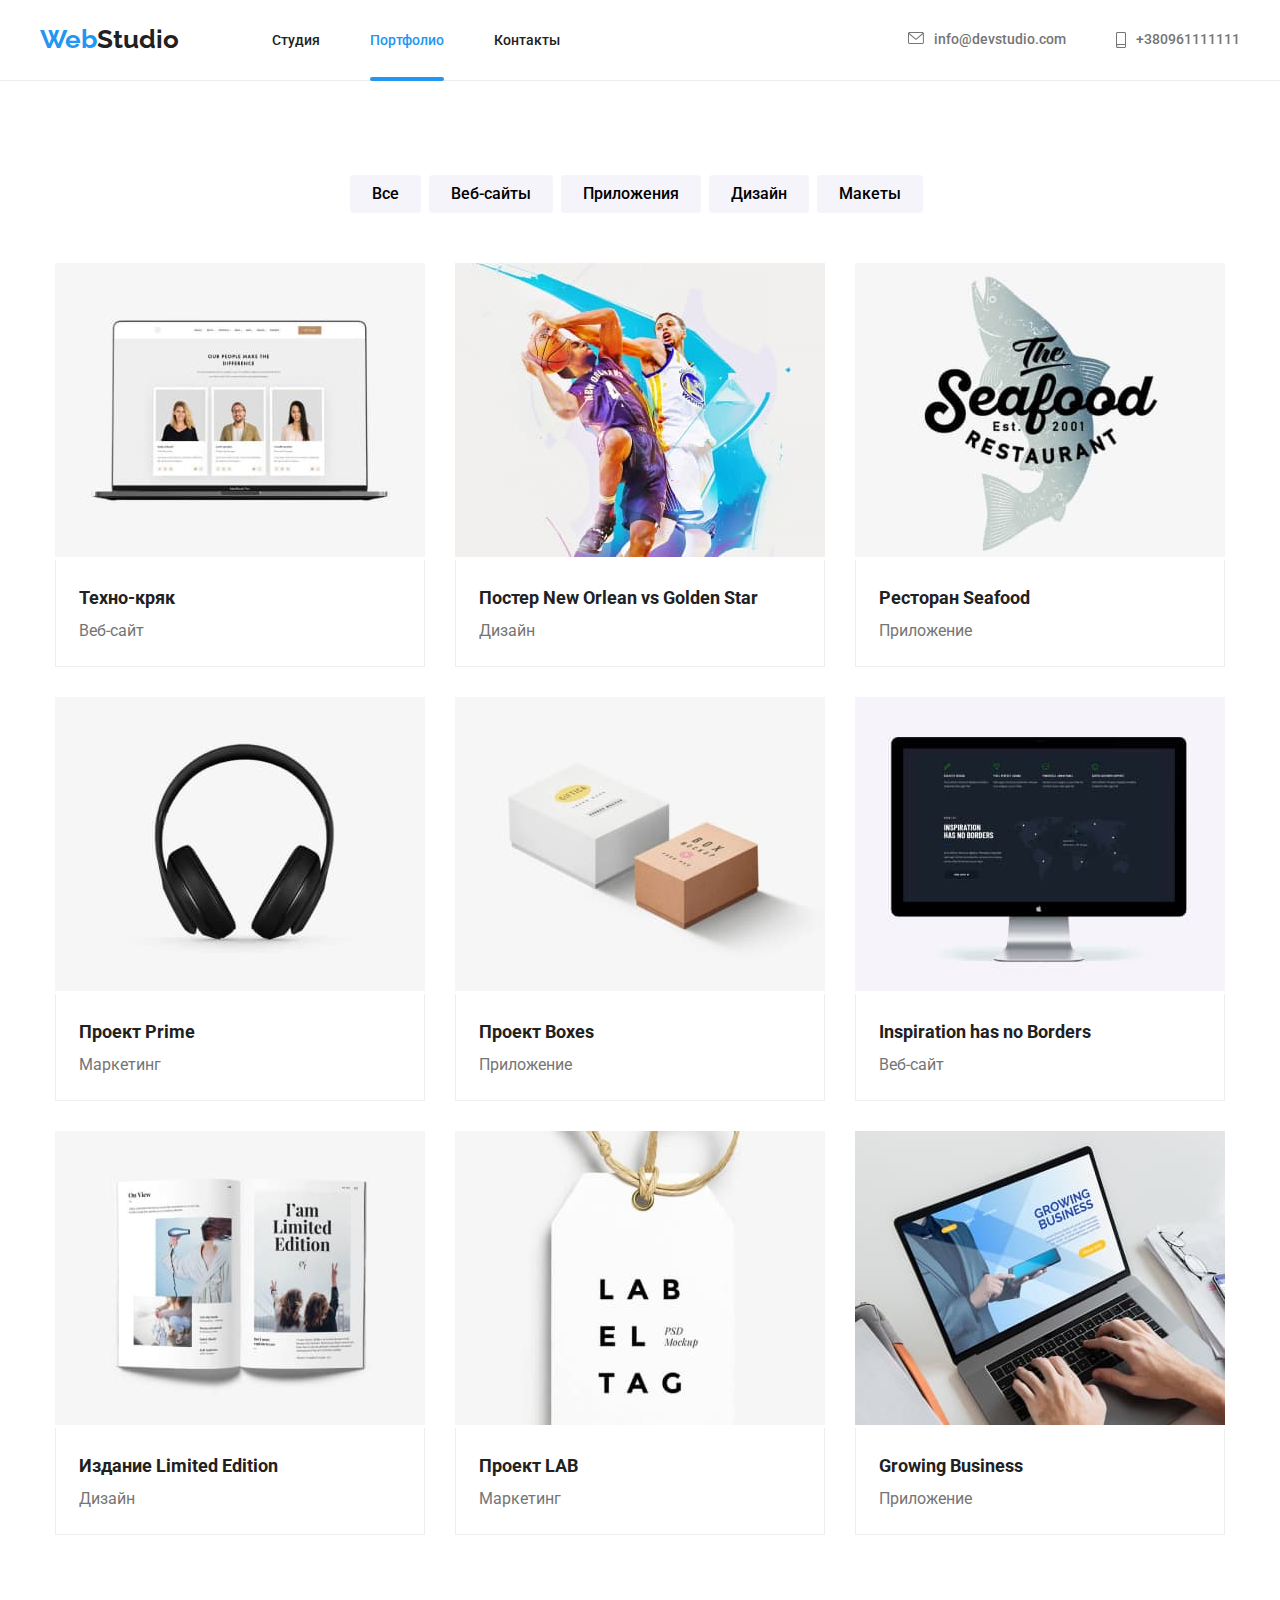
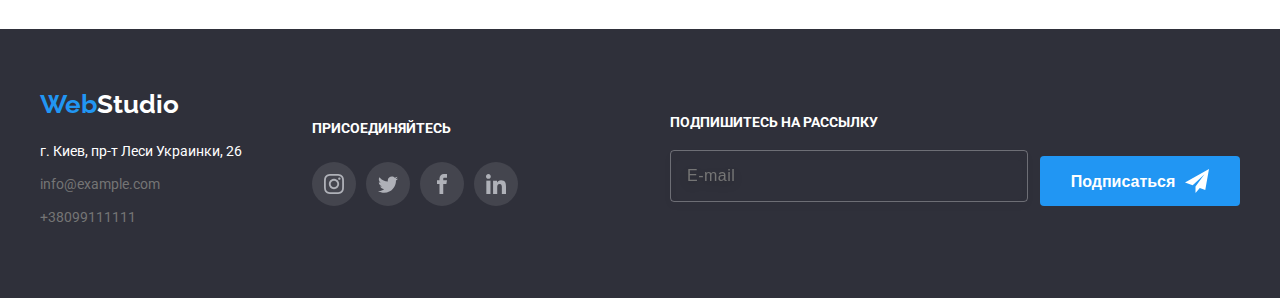
==== commit 059fc29e: "12" ====
--- a/portfolio.html
+++ b/portfolio.html
@@ -12,7 +12,7 @@
     <link rel="preconnect" href="https://fonts.googleapis.com">
     <link rel="preconnect" href="https://fonts.gstatic.com" crossorigin>
     <link href="https://fonts.googleapis.com/css2?family=Raleway:wght@700&display=swap" rel="stylesheet">
-    <link rel="stylesheet" href="css/style.css" type="text/css" >
+    <link rel="stylesheet" href="css/main.min.css" type="text/css" >
 </head>
 <body>
     <header class="header">
@@ -22,11 +22,11 @@
                 </a>
                 <ul class="submenu">
                     <li class="submenu__bar">
-                        <a href="https://nikokomp.github.io/goit-markup-hw-06/" class="submenu__link">Студия
+                        <a href="https://nikokomp.github.io/goit-markup-hw-07/" class="submenu__link">Студия
                         </a>
                     </li>
                     <li class="submenu__bar">
-                        <a href="https://nikokomp.github.io/goit-markup-hw-06/portfolio.html"
+                        <a href="https://nikokomp.github.io/goit-markup-hw-07/portfolio.html"
                             class="submenu__link mark">Портфолио
                         </a>
                     </li>
@@ -34,25 +34,25 @@
                 </ul>
             </nav>
     
-            <ul class="feedback">
-                <li class="feedback__contacts">
-                    <a href="mailto:https://info@devstudio.com" class="link" title="info@devstudio.com">
-                        <svg width="16" height="12" class="feedback__icon1">
-                            <use href="image/symbol-defs.svg#icon-envelope">
-                            </use>
-                        </svg>
-                        info@devstudio.com
-                    </a>
-                </li>
-                <li class="feedback__contacts">
-                    <a href="tel:+380961111111" class="link">
-                        <svg width="10" height="16" class="feedback__icon1">
-                            <use href="image/symbol-defs.svg#icon-smartphone">
-                            </use>
-                        </svg> +380961111111
-                    </a>
-                </li>
-            </ul>
+        <ul class="feedback">
+            <li class="feedback__contacts">
+                <a href="mailto:https://info@devstudio.com" class="feedback__link" title="info@devstudio.com">
+                    <svg width="16" height="12" class="feedback__icon1">
+                        <use href="image/symbol-defs.svg#icon-envelope">
+                        </use>
+                    </svg>
+                    info@devstudio.com
+                </a>
+            </li>
+            <li class="feedback__contacts">
+                <a href="tel:+380961111111" class="feedback__link">
+                    <svg width="10" height="16" class="feedback__icon1">
+                        <use href="image/symbol-defs.svg#icon-smartphone">
+                        </use>
+                    </svg> +380961111111
+                </a>
+            </li>
+        </ul>
         </div>
     </header>
 
@@ -86,9 +86,9 @@
                             </p>
                         </div>
                         </div>
-                        <div class="pf-text">
-                        <h2 class="projects">Техно-кряк</h2>
-                        <p class="type">Веб-сайт</p>
+                        <div class="portfolio__text">
+                        <h2 class="portfolio__title">Техно-кряк</h2>
+                        <p class="portfolio__subtitle">Веб-сайт</p>
                         </div></a>
                     </li>
                     <li class="portfolio__item"> <a href="#">
@@ -101,9 +101,9 @@
                             </p>
                         </div>
                         </div>
-                        <div class="pf-text">
-                        <h2 class="projects">Постер New Orlean vs Golden Star</h2>
-                        <p class="type">Дизайн</p>
+                        <div class="portfolio__text">
+                        <h2 class="portfolio__title">Постер New Orlean vs Golden Star</h2>
+                        <p class="portfolio__subtitle">Дизайн</p>
                         </div></a>
                     </li>
                     <li class="portfolio__item"> <a href="#">
@@ -116,9 +116,9 @@
                             </p>
                         </div>
                         </div>
-                        <div class="pf-text">
-                        <h2 class="projects">Ресторан Seafood</h2>
-                        <p class="type">Приложение</p>
+                        <div class="portfolio__text">
+                        <h2 class="portfolio__title">Ресторан Seafood</h2>
+                        <p class="portfolio__subtitle">Приложение</p>
                         </div></a>
                     </li>
                     <li class="portfolio__item"> <a href="#">
@@ -131,9 +131,9 @@
                             </p>
                         </div>
                         </div>
-                        <div class="pf-text">
-                        <h2 class="projects">Проект Prime</h2>
-                        <p class="type">Маркетинг</p>
+                        <div class="portfolio__text">
+                        <h2 class="portfolio__title">Проект Prime</h2>
+                        <p class="portfolio__subtitle">Маркетинг</p>
                         </div></a>
                     </li>
                     <li class="portfolio__item"> <a href="#">
@@ -146,9 +146,9 @@
                             </p>
                         </div>
                         </div>
-                        <div class="pf-text">
-                        <h2 class="projects">Проект Boxes</h2>
-                        <p class="type">Приложение</p>
+                        <div class="portfolio__text">
+                        <h2 class="portfolio__title">Проект Boxes</h2>
+                        <p class="portfolio__subtitle">Приложение</p>
                         </div></a>
                     </li>
                     <li class="portfolio__item"> <a href="#">
@@ -161,9 +161,9 @@
                             </p>
                         </div>
                         </div>
-                        <div class="pf-text">
-                        <h2 class="projects">Inspiration has no Borders</h2>
-                        <p class="type">Веб-сайт</p>
+                        <div class="portfolio__text">
+                        <h2 class="portfolio__title">Inspiration has no Borders</h2>
+                        <p class="portfolio__subtitle">Веб-сайт</p>
                         </div></a>
                     </li>
                     <li class="portfolio__item"><a href="#">
@@ -176,9 +176,9 @@
                             </p>
                         </div>
                         </div>
-                        <div class="pf-text">
-                        <h2 class="projects">Издание Limited Edition</h2>
-                        <p class="type">Дизайн</p>
+                        <div class="portfolio__text">
+                        <h2 class="portfolio__title">Издание Limited Edition</h2>
+                        <p class="portfolio__subtitle">Дизайн</p>
                         </div></a>
                     </li>
                     <li class="portfolio__item"> <a href="#">
@@ -191,9 +191,9 @@
                             </p>
                         </div>
                         </div>
-                        <div class="pf-text">
-                        <h2 class="projects">Проект LAB</h2>
-                        <p class="type">Маркетинг</p>
+                        <div class="portfolio__text">
+                        <h2 class="portfolio__title">Проект LAB</h2>
+                        <p class="portfolio__subtitle">Маркетинг</p>
                         </div></a>
                     </li>
                     <li class="portfolio__item"> <a href="#">
@@ -206,9 +206,9 @@
                             </p>
                         </div>
                         </div>
-                        <div class="pf-text">
-                        <h2 class="projects">Growing Business</h2>
-                        <p class="type">Приложение</p>
+                        <div class="portfolio__text">
+                        <h2 class="portfolio__title">Growing Business</h2>
+                        <p class="portfolio__subtitle">Приложение</p>
                         </div></a>
                     </li>
             </ul>
@@ -314,7 +314,7 @@
                         </svg>
                     </label>
                     <label>
-                        <span class="modal-text">Комментарий></span> 
+                        <span class="modal-text">Комментарий</span> 
                         <textarea class="input-text" name="feedback" placeholder="Введите текст"></textarea>
                     </label>
                 <input type="checkbox" name="agree" value="agree" class="policy" id="policy-chek">
--- a/css/main.min.css
+++ b/css/main.min.css
@@ -0,0 +1,2 @@
+:root{--brand-color: #2f303a;--button-color: #2196f3;--text-primary: #212121;--sup-head-color: #ffffff;--text-secondary-color: #757575;--secondar-button-color: #f5f4fa;--primary-fonts: Roboto}a{text-decoration:none}*{list-style:none;margin:0;padding:0;border:0}.container{margin-left:auto;margin-right:auto;max-width:1200px;padding-left:15px;padding-right:15px}@media screen and (min-width: 480px){.container{width:480px}}@media screen and (min-width: 720px){.container{width:720px}}@media screen and (min-width: 1200px){.container{width:1200px}}.section{padding-top:94px;padding-bottom:94px;background-color:var(--sup-head-color)}body{font-family:var(--primary-fonts),sans-serif;font-size:14px;letter-spacing:0.03;color:var(--text-primary)}.header{padding-top:0px;padding-bottom:0px;border-bottom:1px solid #ececec}.navigation-list{display:-webkit-box;display:-webkit-flex;display:-ms-flexbox;display:flex;-webkit-align-content:flex-start;-ms-flex-line-pack:start;align-content:flex-start;-webkit-box-align:center;-webkit-align-items:center;-ms-flex-align:center;align-items:center;-webkit-box-pack:justify;-webkit-justify-content:space-between;-ms-flex-pack:justify;justify-content:space-between}.mobile__button{display:-webkit-inline-box;display:-webkit-inline-flex;display:-ms-inline-flexbox;display:inline-flex;border:none;background-color:transparent;padding:12px 8px}@media screen and (min-width: 767px){.mobile__button{display:none}}.burger-btn{background-color:unset;border:unset;padding:unset;line-height:0;fill:currentColor;-webkit-transition:fill 250ms cubic-bezier(0.4, 0, 0.2, 1);-o-transition:fill 250ms cubic-bezier(0.4, 0, 0.2, 1);transition:fill 250ms cubic-bezier(0.4, 0, 0.2, 1)}.logo{display:-webkit-box;display:-webkit-flex;display:-ms-flexbox;display:flex;-webkit-box-align:center;-webkit-align-items:center;-ms-flex-align:center;align-items:center;-webkit-box-pack:right;-webkit-justify-content:right;-ms-flex-pack:right;justify-content:right;height:80px}.logo__image{color:var(--button-color);font-family:Raleway;font-style:normal;font-weight:bold;font-size:26px;line-height:1.2}.logo__image-part2{font-family:Raleway;font-style:normal;font-weight:bold;font-size:26px;line-height:1.2;color:var(--text-primary)}.footer__logo-image{display:inline-block;margin-bottom:20px;color:var(--button-color);font-family:Raleway;font-style:normal;font-weight:bold;font-size:26px;line-height:1.2}.footer__logo-im-part{color:var(--sup-head-color)}.submenu{display:-webkit-box;display:-webkit-flex;display:-ms-flexbox;display:flex;margin-right:331px;margin-left:93px}@media screen and (max-width: 767px){.submenu{display:none}}.submenu :last-child{padding-right:0}.submenu__bar{display:block;padding-right:50px}.submenu__link{display:block;padding-top:32px;padding-bottom:32px;color:var(--text-primary);font-weight:500;font-size:14px;line-height:1.15;-webkit-transition-property:color;-o-transition-property:color;transition-property:color;-webkit-transition-duration:250ms;-o-transition-duration:250ms;transition-duration:250ms;-webkit-transition-timing-function:cubic-bezier(0.4, 0, 0.2, 1);-o-transition-timing-function:cubic-bezier(0.4, 0, 0.2, 1);transition-timing-function:cubic-bezier(0.4, 0, 0.2, 1);-webkit-transition-delay:0;-o-transition-delay:0;transition-delay:0}.submenu__link:hover,.submenu__link:focus{color:var(--button-color)}.mark{position:relative;color:var(--button-color)}.mark::after{content:"";position:absolute;bottom:-1px;left:0;-webkit-border-radius:2px;border-radius:2px;width:100%;height:4px;background-color:var(--button-color)}.feedback{display:-webkit-box;display:-webkit-flex;display:-ms-flexbox;display:flex;-webkit-box-align:center;-webkit-align-items:center;-ms-flex-align:center;align-items:center}@media screen and (max-width: 767px){.feedback{display:none}}.feedback__icon1{fill:currentColor;margin-right:10px;vertical-align:middle}.feedback__icon1:hover{fill:var(--button-color)}.feedback__contacts{margin-right:50px;display:-webkit-box;display:-webkit-flex;display:-ms-flexbox;display:flex;-webkit-box-align:center;-webkit-align-items:center;-ms-flex-align:center;align-items:center}.feedback__contacts:last-child{margin:0}.feedback__link{display:-webkit-box;display:-webkit-flex;display:-ms-flexbox;display:flex;color:var(--text-secondary-color);font-size:14px;line-height:1.14;font-weight:500;padding-top:32px;padding-bottom:32px;-webkit-transition-property:color;-o-transition-property:color;transition-property:color;-webkit-transition-duration:250ms;-o-transition-duration:250ms;transition-duration:250ms;-webkit-transition-timing-function:cubic-bezier(0.4, 0, 0.2, 1);-o-transition-timing-function:cubic-bezier(0.4, 0, 0.2, 1);transition-timing-function:cubic-bezier(0.4, 0, 0.2, 1);-webkit-transition-delay:0;-o-transition-delay:0;transition-delay:0}.feedback__link:hover,.feedback__link:focus{color:var(--button-color)}.slogan__title{margin-bottom:30px;white-space:pre;color:var(--sup-head-color);font-weight:900;font-size:26px;line-height:1.36;text-align:center}@media screen and (min-width: 767px){.slogan__title{font-size:44px}}.slogan__button{cursor:pointer;width:200px;height:50px;background:var(--button-color);font-weight:bold;font-size:16px;line-height:1.87;color:var(--sup-head-color);-webkit-border-radius:4px;border-radius:4px;position:relative}.slogan{background-image:-webkit-gradient(linear, left top, left bottom, from(rgba(47,48,58,0.4)), to(rgba(47,48,58,0.4))),url(../image/hero-mob.jpg);background-image:-webkit-linear-gradient(rgba(47,48,58,0.4), rgba(47,48,58,0.4)),url(../image/hero-mob.jpg);background-image:-o-linear-gradient(rgba(47,48,58,0.4), rgba(47,48,58,0.4)),url(../image/hero-mob.jpg);background-image:linear-gradient(rgba(47,48,58,0.4), rgba(47,48,58,0.4)),url(../image/hero-mob.jpg);background-repeat:no-repeat;background-position:center;-webkit-background-size:cover;background-size:cover;text-align:center;padding:188px 0}@media screen and (min-width: 767px){.slogan{background-image:-webkit-gradient(linear, left top, left bottom, from(rgba(47,48,58,0.4)), to(rgba(47,48,58,0.4))),url(../image/fon.jpg);background-image:-webkit-linear-gradient(rgba(47,48,58,0.4), rgba(47,48,58,0.4)),url(../image/fon.jpg);background-image:-o-linear-gradient(rgba(47,48,58,0.4), rgba(47,48,58,0.4)),url(../image/fon.jpg);background-image:linear-gradient(rgba(47,48,58,0.4), rgba(47,48,58,0.4)),url(../image/fon.jpg);max-width:1600px;background-repeat:no-repeat;background-position:center;margin:auto;-webkit-background-size:cover;background-size:cover;text-align:center;padding-top:200px;padding-bottom:200px}}.advantage-section{padding-top:60px}@media screen and (min-width: 767px){.advantage-section{padding-top:94px;padding-bottom:0px}}.advantage{display:table;width:480px}@media screen and (min-width: 767px){.advantage{display:-webkit-box;display:-webkit-flex;display:-ms-flexbox;display:flex;-webkit-box-align:center;-webkit-align-items:center;-ms-flex-align:center;align-items:center;-webkit-box-pack:center;-webkit-justify-content:center;-ms-flex-pack:center;justify-content:center;width:1200px}}.advantage__list{margin-bottom:30px}@media screen and (min-width: 767px){.advantage__list{margin-right:30px;margin-bottom:0}}.advantage__list:last-child{margin-right:0px}.advantage__picture{display:-webkit-box;display:-webkit-flex;display:-ms-flexbox;display:flex;margin-bottom:30px;padding:25px 192px;-webkit-border-radius:4px;border-radius:4px;background-color:var(--secondar-button-color);width:70px;height:70px}@media screen and (min-width: 767px){.advantage__picture{display:-webkit-box;display:-webkit-flex;display:-ms-flexbox;display:flex;-webkit-box-pack:justify;-webkit-justify-content:space-between;-ms-flex-pack:justify;justify-content:space-between;width:70px;height:70px;margin-bottom:30px;padding:25px 100px;-webkit-border-radius:4px;border-radius:4px;background-color:var(--secondar-button-color)}}.advantage__title{font-weight:bold;font-size:14px;line-height:1.14;margin-bottom:10px;text-align:center}@media screen and (min-width: 767px){.advantage__title{font-weight:bold;font-size:14px;line-height:1.14;margin-bottom:10px;text-align:start}}.advantage__subtitle{width:480px;color:var(--text-secondary-color);font-size:14px;line-height:1.7}@media screen and (min-width: 767px){.advantage__subtitle{width:270px;color:var(--text-secondary-color);font-size:14px;line-height:1.7}}.doing{text-align:center;font-size:36px;line-height:1.16;font-weight:bold;padding-bottom:50px}.doing__list{display:-webkit-box;display:-webkit-flex;display:-ms-flexbox;display:flex;-webkit-box-pack:center;-webkit-justify-content:center;-ms-flex-pack:center;justify-content:center}.doing__table{padding:auto;margin-right:30px;position:relative}.doing__table:last-child{margin-right:0px}.doing__title{position:absolute;bottom:0px;width:370px;height:70px;background-color:rgba(47,48,58,0.8)}.doing__title>p{text-align:center;font-weight:bold;font-size:14px;line-height:1.14;text-align:center;letter-spacing:0.03em;text-transform:uppercase;padding:27px 82px;color:#ffffff}.doing_img-doing{width:370px}@media screen and (max-width: 767px){.doing-section{display:none}}.our-team{background-color:var(--secondar-button-color)}.our-team-section{background-color:#f5f4fa}.team{font-size:36px;line-height:1.16;font-weight:bold;text-align:center;padding-bottom:50px}.team__list{display:table;-webkit-box-pack:center;-webkit-justify-content:center;-ms-flex-pack:center;justify-content:center}@media screen and (min-width: 767px){.team__list{display:-webkit-box;display:-webkit-flex;display:-ms-flexbox;display:flex}}.team__card{background-color:var(--sup-head-color);-webkit-box-shadow:0px 1px 3px rgba(0,0,0,0.12),0px 1px 1px rgba(0,0,0,0.14),0px 2px 1px rgba(0,0,0,0.2);box-shadow:0px 1px 3px rgba(0,0,0,0.12),0px 1px 1px rgba(0,0,0,0.14),0px 2px 1px rgba(0,0,0,0.2);-webkit-border-radius:0px 0px 4px 4px;border-radius:0px 0px 4px 4px}.team__card:last-child{margin-right:0px}@media screen and (min-width: 767px){.team__card{width:270px;margin-right:30px;background-color:var(--sup-head-color);-webkit-box-shadow:0px 1px 3px rgba(0,0,0,0.12),0px 1px 1px rgba(0,0,0,0.14),0px 2px 1px rgba(0,0,0,0.2);box-shadow:0px 1px 3px rgba(0,0,0,0.12),0px 1px 1px rgba(0,0,0,0.14),0px 2px 1px rgba(0,0,0,0.2);-webkit-border-radius:0px 0px 4px 4px;border-radius:0px 0px 4px 4px}}.team__card:last-child{margin-right:0px}.team__photo{display:block;max-width:100%;height:auto}.team__name{padding-bottom:10px;text-align:center;font-weight:500;font-size:16px;line-height:1.19;color:var(--text-primary)}.team__text{margin:30px 32px 30px 32px}.team__post{text-align:center;color:var(--text-secondary-color);font-size:16px;line-height:1.19}.social__item :hover,.social__item :focus{background-color:var(--button-color)}.social__item :hover .social__icon,.social__item :focus .social__icon{fill:white}.social{display:-webkit-box;display:-webkit-flex;display:-ms-flexbox;display:flex;margin-top:16px;padding-bottom:25px;-webkit-box-pack:justify;-webkit-justify-content:space-between;-ms-flex-pack:justify;justify-content:space-between;padding-left:128px;padding-right:128px}@media screen and (min-width: 767px){.social{display:-webkit-box;display:-webkit-flex;display:-ms-flexbox;display:flex;margin-top:16px;-webkit-box-pack:justify;-webkit-justify-content:space-between;-ms-flex-pack:justify;justify-content:space-between;-webkit-box-align:center;-webkit-align-items:center;-ms-flex-align:center;align-items:center;padding:0}}.social__icon{width:20px;height:20px;color:#afb1b8;fill:currentColor;-webkit-transition-property:fill;-o-transition-property:fill;transition-property:fill;-webkit-transition-duration:250ms;-o-transition-duration:250ms;transition-duration:250ms;-webkit-transition-timing-function:cubic-bezier(0.4, 0, 0.2, 1);-o-transition-timing-function:cubic-bezier(0.4, 0, 0.2, 1);transition-timing-function:cubic-bezier(0.4, 0, 0.2, 1);-webkit-transition-delay:0;-o-transition-delay:0;transition-delay:0}.social__link{display:-webkit-box;display:-webkit-flex;display:-ms-flexbox;display:flex;-webkit-box-pack:center;-webkit-justify-content:center;-ms-flex-pack:center;justify-content:center;-webkit-box-align:center;-webkit-align-items:center;-ms-flex-align:center;align-items:center;width:44px;height:44px;-webkit-border-radius:50%;border-radius:50%;-webkit-transition-property:background-color;-o-transition-property:background-color;transition-property:background-color;-webkit-transition-duration:250ms;-o-transition-duration:250ms;transition-duration:250ms;-webkit-transition-timing-function:cubic-bezier(0.4, 0, 0.2, 1);-o-transition-timing-function:cubic-bezier(0.4, 0, 0.2, 1);transition-timing-function:cubic-bezier(0.4, 0, 0.2, 1);-webkit-transition-delay:0;-o-transition-delay:0;transition-delay:0}.img{display:block;max-width:100%;height:auto}.clients{text-align:center;font-size:36px;line-height:1.16;font-weight:bold;padding-bottom:50px}.client__list{display:-webkit-box;display:-webkit-flex;display:-ms-flexbox;display:flex;-webkit-flex-wrap:wrap;-ms-flex-wrap:wrap;flex-wrap:wrap;-webkit-box-pack:center;-webkit-justify-content:center;-ms-flex-pack:center;justify-content:center}@media screen and (min-width: 767px){.client__list{display:-webkit-box;display:-webkit-flex;display:-ms-flexbox;display:flex;-webkit-flex-wrap:inherit;-ms-flex-wrap:inherit;flex-wrap:inherit;-webkit-box-pack:justify;-webkit-justify-content:space-between;-ms-flex-pack:justify;justify-content:space-between}}.clients__item{display:-webkit-box;display:-webkit-flex;display:-ms-flexbox;display:flex;-webkit-box-pack:center;-webkit-justify-content:center;-ms-flex-pack:center;justify-content:center;-webkit-box-align:center;-webkit-align-items:center;-ms-flex-align:center;align-items:center;color:#afb1b8;width:210px;height:92px;border:1px solid;-webkit-border-radius:4px;border-radius:4px;background:#ffffff1a;-webkit-transition-property:border;-o-transition-property:border;transition-property:border;-webkit-transition-duration:250ms;-o-transition-duration:250ms;transition-duration:250ms;-webkit-transition-timing-function:cubic-bezier(0.4, 0, 0.2, 1);-o-transition-timing-function:cubic-bezier(0.4, 0, 0.2, 1);transition-timing-function:cubic-bezier(0.4, 0, 0.2, 1);-webkit-transition-delay:0;-o-transition-delay:0;transition-delay:0}@media screen and (min-width: 767px){.clients__item{display:-webkit-box;display:-webkit-flex;display:-ms-flexbox;display:flex;-webkit-box-pack:center;-webkit-justify-content:center;-ms-flex-pack:center;justify-content:center;-webkit-box-align:center;-webkit-align-items:center;-ms-flex-align:center;align-items:center;color:#afb1b8;width:170px;height:92px;border:1px solid;-webkit-border-radius:4px;border-radius:4px;background:#ffffff1a;-webkit-transition-property:border;-o-transition-property:border;transition-property:border;-webkit-transition-duration:250ms;-o-transition-duration:250ms;transition-duration:250ms;-webkit-transition-timing-function:cubic-bezier(0.4, 0, 0.2, 1);-o-transition-timing-function:cubic-bezier(0.4, 0, 0.2, 1);transition-timing-function:cubic-bezier(0.4, 0, 0.2, 1);-webkit-transition-delay:0;-o-transition-delay:0;transition-delay:0}}.clients__card-border{margin-bottom:30px;margin-right:30px;width:210px;height:92px}.clients__card-border:nth-child(2n+2){margin-right:0}.clients__card-border:nth-last-child(-n+2){margin-bottom:0}@media screen and (min-width: 767px){.clients__card-border{margin:0px}}.clients__card-border :hover,.clients__card-border :focus{border:1px solid var(--button-color)}.clients__card-border:hover .clients__icon,.clients__card-border :focus .clients__icon{fill:var(--button-color);border:none}.clients__icon{width:106px;height:60px;fill:#afb1b8;-webkit-transition-property:fill;-o-transition-property:fill;transition-property:fill;-webkit-transition-duration:250ms;-o-transition-duration:250ms;transition-duration:250ms;-webkit-transition-timing-function:cubic-bezier(0.4, 0, 0.2, 1);-o-transition-timing-function:cubic-bezier(0.4, 0, 0.2, 1);transition-timing-function:cubic-bezier(0.4, 0, 0.2, 1);-webkit-transition-delay:0;-o-transition-delay:0;transition-delay:0}.footer{background-color:var(--brand-color);margin-left:auto;margin-right:auto;padding-top:60px;padding-bottom:60px}.footer__box{display:table;-webkit-box-align:center;-webkit-align-items:center;-ms-flex-align:center;align-items:center;-webkit-box-pack:center;-webkit-justify-content:center;-ms-flex-pack:center;justify-content:center}@media screen and (min-width: 767px){.footer__box{display:-webkit-box;display:-webkit-flex;display:-ms-flexbox;display:flex}}.footer-social__join{color:var(--sup-head-color);font-style:normal;font-weight:bold;font-size:14px;line-height:1.14;text-align:center}@media screen and (min-width: 767px){.footer-social__join{color:var(--sup-head-color);font-style:normal;font-weight:bold;font-size:14px;line-height:1.14;padding-top:0px;padding-bottom:10px;text-align:start}}.social__item-footer{display:-webkit-box;display:-webkit-flex;display:-ms-flexbox;display:flex;-webkit-box-pack:center;-webkit-justify-content:center;-ms-flex-pack:center;justify-content:center;-webkit-box-align:center;-webkit-align-items:center;-ms-flex-align:center;align-items:center;width:44px;height:44px;-webkit-border-radius:50%;border-radius:50%;background-color:#ffffff1a;margin-right:10px;-webkit-transition-property:background-color;-o-transition-property:background-color;transition-property:background-color;-webkit-transition-duration:250ms;-o-transition-duration:250ms;transition-duration:250ms;-webkit-transition-timing-function:cubic-bezier(0.4, 0, 0.2, 1);-o-transition-timing-function:cubic-bezier(0.4, 0, 0.2, 1);transition-timing-function:cubic-bezier(0.4, 0, 0.2, 1);-webkit-transition-delay:0;-o-transition-delay:0;transition-delay:0}.box1{text-align:center;-webkit-box-pack:center;-webkit-justify-content:center;-ms-flex-pack:center;justify-content:center;margin-bottom:60px}@media screen and (min-width: 767px){.box1{margin-right:70px;text-align:start;margin-bottom:0px}}.addres{font-style:normal}.addres_map-link{display:inline-block;margin-bottom:9px;color:var(--sup-head-color);font-size:14px;line-height:1.7;-webkit-transition-property:color;-o-transition-property:color;transition-property:color;-webkit-transition-duration:250ms;-o-transition-duration:250ms;transition-duration:250ms;-webkit-transition-timing-function:cubic-bezier(0.4, 0, 0.2, 1);-o-transition-timing-function:cubic-bezier(0.4, 0, 0.2, 1);transition-timing-function:cubic-bezier(0.4, 0, 0.2, 1);-webkit-transition-delay:0;-o-transition-delay:0;transition-delay:0}.addres_map-link:hover,.addres_map-link:focus{color:var(--button-color)}.addres__contacts{display:inline-block;color:var(--text-secondary-color);font-size:14px;line-height:1.7;margin-bottom:9px;-webkit-transition-property:color;-o-transition-property:color;transition-property:color;-webkit-transition-duration:250ms;-o-transition-duration:250ms;transition-duration:250ms;-webkit-transition-timing-function:cubic-bezier(0.4, 0, 0.2, 1);-o-transition-timing-function:cubic-bezier(0.4, 0, 0.2, 1);transition-timing-function:cubic-bezier(0.4, 0, 0.2, 1);-webkit-transition-delay:0;-o-transition-delay:0;transition-delay:0}.addres__contacts:hover,.addres__contacts:focus{color:var(--button-color)}.mailing-form{display:-webkit-box;display:-webkit-flex;display:-ms-flexbox;display:flex;-webkit-box-orient:vertical;-webkit-box-direction:normal;-webkit-flex-direction:column;-ms-flex-direction:column;flex-direction:column;-webkit-box-align:center;-webkit-align-items:center;-ms-flex-align:center;align-items:center;margin-top:35px}@media screen and (min-width: 767px){.mailing-form{margin-left:auto;margin-top:0;-webkit-box-align:start;-webkit-align-items:flex-start;-ms-flex-align:start;align-items:flex-start}}.mailing-form__subscribe{display:table}@media screen and (min-width: 767px){.mailing-form__subscribe{display:-webkit-box;display:-webkit-flex;display:-ms-flexbox;display:flex}}.mailing{-webkit-box-orient:horizontal;-webkit-box-direction:normal;-webkit-flex-direction:row;-ms-flex-direction:row;flex-direction:row}.mailing-form__title{color:var(--sup-head-color);font-style:normal;font-weight:bold;font-size:14px;line-height:1.14;margin-bottom:20px}.mailing-form__e-mail-window{cursor:pointer;padding-left:16px;padding-top:15px;padding-bottom:15px;font-size:16px;line-height:20px;letter-spacing:0.03em;color:rgba(255,255,255,0.6);background-color:inherit;width:450px;border:1px solid rgba(255,255,255,0.3);-webkit-box-sizing:border-box;box-sizing:border-box;-webkit-filter:drop-shadow(0px 4px 4px rgba(0,0,0,0.15));filter:drop-shadow(0px 4px 4px rgba(0,0,0,0.15));-webkit-border-radius:4px;border-radius:4px}@media screen and (min-width: 767px){.mailing-form__e-mail-window{cursor:pointer;padding-left:16px;padding-top:15px;padding-bottom:15px;font-size:16px;line-height:20px;letter-spacing:0.03em;color:rgba(255,255,255,0.6);background-color:inherit;width:358px;border:1px solid rgba(255,255,255,0.3);-webkit-box-sizing:border-box;box-sizing:border-box;-webkit-filter:drop-shadow(0px 4px 4px rgba(0,0,0,0.15));filter:drop-shadow(0px 4px 4px rgba(0,0,0,0.15));-webkit-border-radius:4px;border-radius:4px}}.mailing__button{width:200px;height:50px;background:var(--button-color);font-weight:bold;font-size:16px;line-height:1.87;color:var(--sup-head-color);-webkit-border-radius:4px;border-radius:4px;margin:auto;display:-webkit-box;display:-webkit-flex;display:-ms-flexbox;display:flex;-webkit-box-align:center;-webkit-align-items:center;-ms-flex-align:center;align-items:center;-webkit-box-pack:center;-webkit-justify-content:center;-ms-flex-pack:center;justify-content:center}@media screen and (min-width: 767px){.mailing__button{cursor:pointer;width:200px;height:50px;background:var(--button-color);font-weight:bold;font-size:16px;line-height:1.87;color:var(--sup-head-color);-webkit-border-radius:4px;border-radius:4px;margin-left:12px;display:-webkit-box;display:-webkit-flex;display:-ms-flexbox;display:flex;-webkit-box-align:center;-webkit-align-items:center;-ms-flex-align:center;align-items:center;-webkit-box-pack:center;-webkit-justify-content:center;-ms-flex-pack:center;justify-content:center}}.mailing__button-icon{margin-left:10px}.backdrop{width:100%;height:100%;background:rgba(0,0,0,0.2);position:fixed;top:0}.backdrop.is-hidden .modal{-webkit-transform:scale(5);-ms-transform:scale(5);transform:scale(5);-webkit-transition:-webkit-transform 1500ms cubic-bezier(0.4, 0, 0.2, 1);transition:-webkit-transform 1500ms cubic-bezier(0.4, 0, 0.2, 1);-o-transition:transform 1500ms cubic-bezier(0.4, 0, 0.2, 1);transition:transform 1500ms cubic-bezier(0.4, 0, 0.2, 1);transition:transform 1500ms cubic-bezier(0.4, 0, 0.2, 1), -webkit-transform 1500ms cubic-bezier(0.4, 0, 0.2, 1)}.modal{position:absolute;width:528px;background-color:var(--sup-head-color);top:50%;left:50%;-webkit-transform:translate(-50%, -50%);-ms-transform:translate(-50%, -50%);transform:translate(-50%, -50%)}.modal__button{cursor:pointer;border:1px solid #999999;background-color:transparent;width:30px;height:30px;-webkit-border-radius:50%;border-radius:50%;position:absolute;top:10px;right:10px;display:-webkit-box;display:-webkit-flex;display:-ms-flexbox;display:flex;-webkit-box-align:center;-webkit-align-items:center;-ms-flex-align:center;align-items:center;-webkit-box-pack:center;-webkit-justify-content:center;-ms-flex-pack:center;justify-content:center}.modal__button :hover{-webkit-transition-property:fill;-o-transition-property:fill;transition-property:fill;-webkit-transition-duration:250ms;-o-transition-duration:250ms;transition-duration:250ms;-webkit-transition-timing-function:cubic-bezier(0.4, 0, 0.2, 1);-o-transition-timing-function:cubic-bezier(0.4, 0, 0.2, 1);transition-timing-function:cubic-bezier(0.4, 0, 0.2, 1);fill:var(--button-color)}.backdrop.is-hidden{visibility:hidden;opacity:0;pointer-events:none}label{display:-webkit-box;display:-webkit-flex;display:-ms-flexbox;display:flex;-webkit-box-orient:vertical;-webkit-box-direction:normal;-webkit-flex-direction:column;-ms-flex-direction:column;flex-direction:column;margin-bottom:20px;position:relative}@media screen and (min-width: 767px){label{display:-webkit-box;display:-webkit-flex;display:-ms-flexbox;display:flex;-webkit-box-orient:vertical;-webkit-box-direction:normal;-webkit-flex-direction:column;-ms-flex-direction:column;flex-direction:column;margin-bottom:10px;position:relative}}.form{padding:40px 39px 28px 41px}.form__head{font-weight:bold;font-size:20px;line-height:1.15;text-align:center;letter-spacing:0.03em;color:#212121;margin-bottom:12px}.nameicon :focus{border:none}input{outline:none}.modal__text{font-weight:normal;font-size:12px;line-height:1.16;letter-spacing:0.01em;color:#757575;margin-bottom:4px}.input-text{height:120px;border:1px solid rgba(33,33,33,0.2);-webkit-box-sizing:border-box;box-sizing:border-box;-webkit-border-radius:4px;border-radius:4px;font-weight:normal;font-size:12px;line-height:1.16;letter-spacing:0.01em;font-family:inherit;font-size:12px;line-height:14px;padding:12px 16px}.input-text::-webkit-input-placeholder{color:rgba(117,117,117,0.5)}.input-text:-ms-input-placeholder{color:rgba(117,117,117,0.5)}.input-text::-ms-input-placeholder{color:rgba(117,117,117,0.5)}.input-text::placeholder{color:rgba(117,117,117,0.5)}.input-text:focus{-webkit-transition-property:outline;-o-transition-property:outline;transition-property:outline;-webkit-transition-duration:250ms;-o-transition-duration:250ms;transition-duration:250ms;-webkit-transition-timing-function:cubic-bezier(0.4, 0, 0.2, 1);-o-transition-timing-function:cubic-bezier(0.4, 0, 0.2, 1);transition-timing-function:cubic-bezier(0.4, 0, 0.2, 1);outline:1px solid var(--button-color)}.modal__conditions-text{display:-webkit-box;display:-webkit-flex;display:-ms-flexbox;display:flex;-webkit-box-orient:horizontal;-webkit-box-direction:normal;-webkit-flex-direction:row;-ms-flex-direction:row;flex-direction:row;-webkit-flex-wrap:wrap;-ms-flex-wrap:wrap;flex-wrap:wrap;-webkit-box-pack:center;-webkit-justify-content:center;-ms-flex-pack:center;justify-content:center;-webkit-box-align:center;-webkit-align-items:center;-ms-flex-align:center;align-items:center;font-weight:normal;font-size:14px;line-height:1.7;letter-spacing:0.03em;color:#757575;margin-top:20px}.modal__policy{position:absolute;width:1px;height:1px;margin:-1px;border:0px;padding:0px;clip:rect(0 0 0 0);overflow:hidden}.modal__conditions-text::before{content:"";width:16px;height:15px;border:1px solid #212121;-webkit-border-radius:2px;border-radius:2px;margin-right:7px}.modal__policy:checked+.modal__conditions-text::before{background-image:url(../image/svg/iconcheck.svg);background-repeat:no-repeat;-webkit-background-size:contain;background-size:contain;background-position:center;border-color:var(--button-color)}.blue-text-conditions{font-family:inherit;font-size:inherit;color:var(--button-color);margin-left:3px}.button-modal-center{display:-webkit-box;display:-webkit-flex;display:-ms-flexbox;display:flex;-webkit-box-pack:center;-webkit-justify-content:center;-ms-flex-pack:center;justify-content:center;margin-top:30px}.button-modal{cursor:pointer;width:200px;height:50px;background:var(--button-color);font-weight:bold;font-size:16px;line-height:1.87;color:var(--sup-head-color);-webkit-border-radius:4px;border-radius:4px;margin-left:12px;display:-webkit-box;display:-webkit-flex;display:-ms-flexbox;display:flex;-webkit-box-align:center;-webkit-align-items:center;-ms-flex-align:center;align-items:center;-webkit-box-pack:center;-webkit-justify-content:center;-ms-flex-pack:center;justify-content:center}.label__icon{display:block;width:12px;height:12px;position:absolute;top:55%;left:15px}.label__icon-tel{display:block;width:13px;height:13px;position:absolute;top:55%;left:15px}.label__icon-mail{display:block;width:15px;height:12px;position:absolute;top:55%;left:15px}.name__icon{padding:8px;font-family:inherit;border:1px solid rgba(33,33,33,0.2);-webkit-box-sizing:border-box;box-sizing:border-box;-webkit-border-radius:4px;border-radius:4px;padding-left:42px}.name__icon:focus{border:1px solid var(--button-color)}.name__icon:focus ~ .label__icon{-webkit-transition-property:fill;-o-transition-property:fill;transition-property:fill;-webkit-transition-duration:250ms;-o-transition-duration:250ms;transition-duration:250ms;-webkit-transition-timing-function:cubic-bezier(0.4, 0, 0.2, 1);-o-transition-timing-function:cubic-bezier(0.4, 0, 0.2, 1);transition-timing-function:cubic-bezier(0.4, 0, 0.2, 1);fill:var(--button-color)}.name__icon:focus ~ .label__icon-tel{-webkit-transition-property:fill;-o-transition-property:fill;transition-property:fill;-webkit-transition-duration:250ms;-o-transition-duration:250ms;transition-duration:250ms;-webkit-transition-timing-function:cubic-bezier(0.4, 0, 0.2, 1);-o-transition-timing-function:cubic-bezier(0.4, 0, 0.2, 1);transition-timing-function:cubic-bezier(0.4, 0, 0.2, 1);fill:var(--button-color)}.name__icon:focus ~ .label__icon-mail{-webkit-transition-property:fill;-o-transition-property:fill;transition-property:fill;-webkit-transition-duration:250ms;-o-transition-duration:250ms;transition-duration:250ms;-webkit-transition-timing-function:cubic-bezier(0.4, 0, 0.2, 1);-o-transition-timing-function:cubic-bezier(0.4, 0, 0.2, 1);transition-timing-function:cubic-bezier(0.4, 0, 0.2, 1);fill:var(--button-color)}textarea{outline:none}.portfolio-buttons__butn{display:inline-block;margin-right:8px;-webkit-border-radius:4px;border-radius:4px}.portfolio-buttons__button-second{padding:6px 22px;font-family:Roboto;font-style:normal;font-weight:500;font-size:16px;line-height:1.5;cursor:pointer;background-color:var(--secondar-button-color);height:38px;-webkit-border-radius:4px;border-radius:4px;border-style:none;-webkit-transition-property:color background-color;-o-transition-property:color background-color;transition-property:color background-color;-webkit-transition-duration:250ms;-o-transition-duration:250ms;transition-duration:250ms;-webkit-transition-timing-function:cubic-bezier(0.4, 0, 0.2, 1);-o-transition-timing-function:cubic-bezier(0.4, 0, 0.2, 1);transition-timing-function:cubic-bezier(0.4, 0, 0.2, 1);-webkit-transition-delay:0;-o-transition-delay:0;transition-delay:0}.portfolio-buttons__button-second:focus,.portfolio-buttons__button-second:hover{color:var(--sup-head-color);background-color:var(--button-color)}.portfolio-buttons{display:-webkit-box;display:-webkit-flex;display:-ms-flexbox;display:flex;-webkit-box-pack:center;-webkit-justify-content:center;-ms-flex-pack:center;justify-content:center}.portfolio{display:-webkit-box;display:-webkit-flex;display:-ms-flexbox;display:flex;-webkit-flex-wrap:wrap;-ms-flex-wrap:wrap;flex-wrap:wrap;-webkit-box-pack:center;-webkit-justify-content:center;-ms-flex-pack:center;justify-content:center;margin-top:50px}.portfolio__title{font-size:18px;line-height:2;color:var(--text-primary)}.portfolio__subtitle{font-size:16px;line-height:1.87;color:var(--text-secondary-color)}.portfolio__text{padding:20px 23px;background:#ffffff;border-right:1px solid #eeeeee;border-left:1px solid #eeeeee;border-bottom:1px solid #eeeeee;-webkit-box-sizing:border-box;box-sizing:border-box}.portfolio__item{width:370px;margin-bottom:30px;margin-right:30px}.portfolio__item:nth-child(3n+3){margin-right:0px}.portfolio__item:nth-last-child(-n+3){padding-bottom:0px;margin-bottom:0px}.portfolio__item:hover,.portfolio__item:focus{-webkit-box-shadow:0px 1px 1px rgba(0,0,0,0.12),0px 4px 4px rgba(0,0,0,0.06),1px 4px 6px rgba(0,0,0,0.16);box-shadow:0px 1px 1px rgba(0,0,0,0.12),0px 4px 4px rgba(0,0,0,0.06),1px 4px 6px rgba(0,0,0,0.16)}.portfolio__item :hover .overlay{-webkit-transform:translatey(0);-ms-transform:translatey(0);transform:translatey(0)}.portfolio__card{position:relative;overflow:hidden}.overlay{position:absolute;top:0;left:0;width:100%;height:100%;background-color:rgba(33,150,243,0.9);-webkit-transform:translatey(101%);-ms-transform:translatey(101%);transform:translatey(101%);-webkit-transition:-webkit-transform 250ms ease;transition:-webkit-transform 250ms ease;-o-transition:transform 250ms ease;transition:transform 250ms ease;transition:transform 250ms ease, -webkit-transform 250ms ease}.overlay>p{font-weight:normal;font-size:18px;line-height:1.55;letter-spacing:0.03em;color:#ffffff;padding:63px 24px}
+/*# sourceMappingURL=main.min.css.map */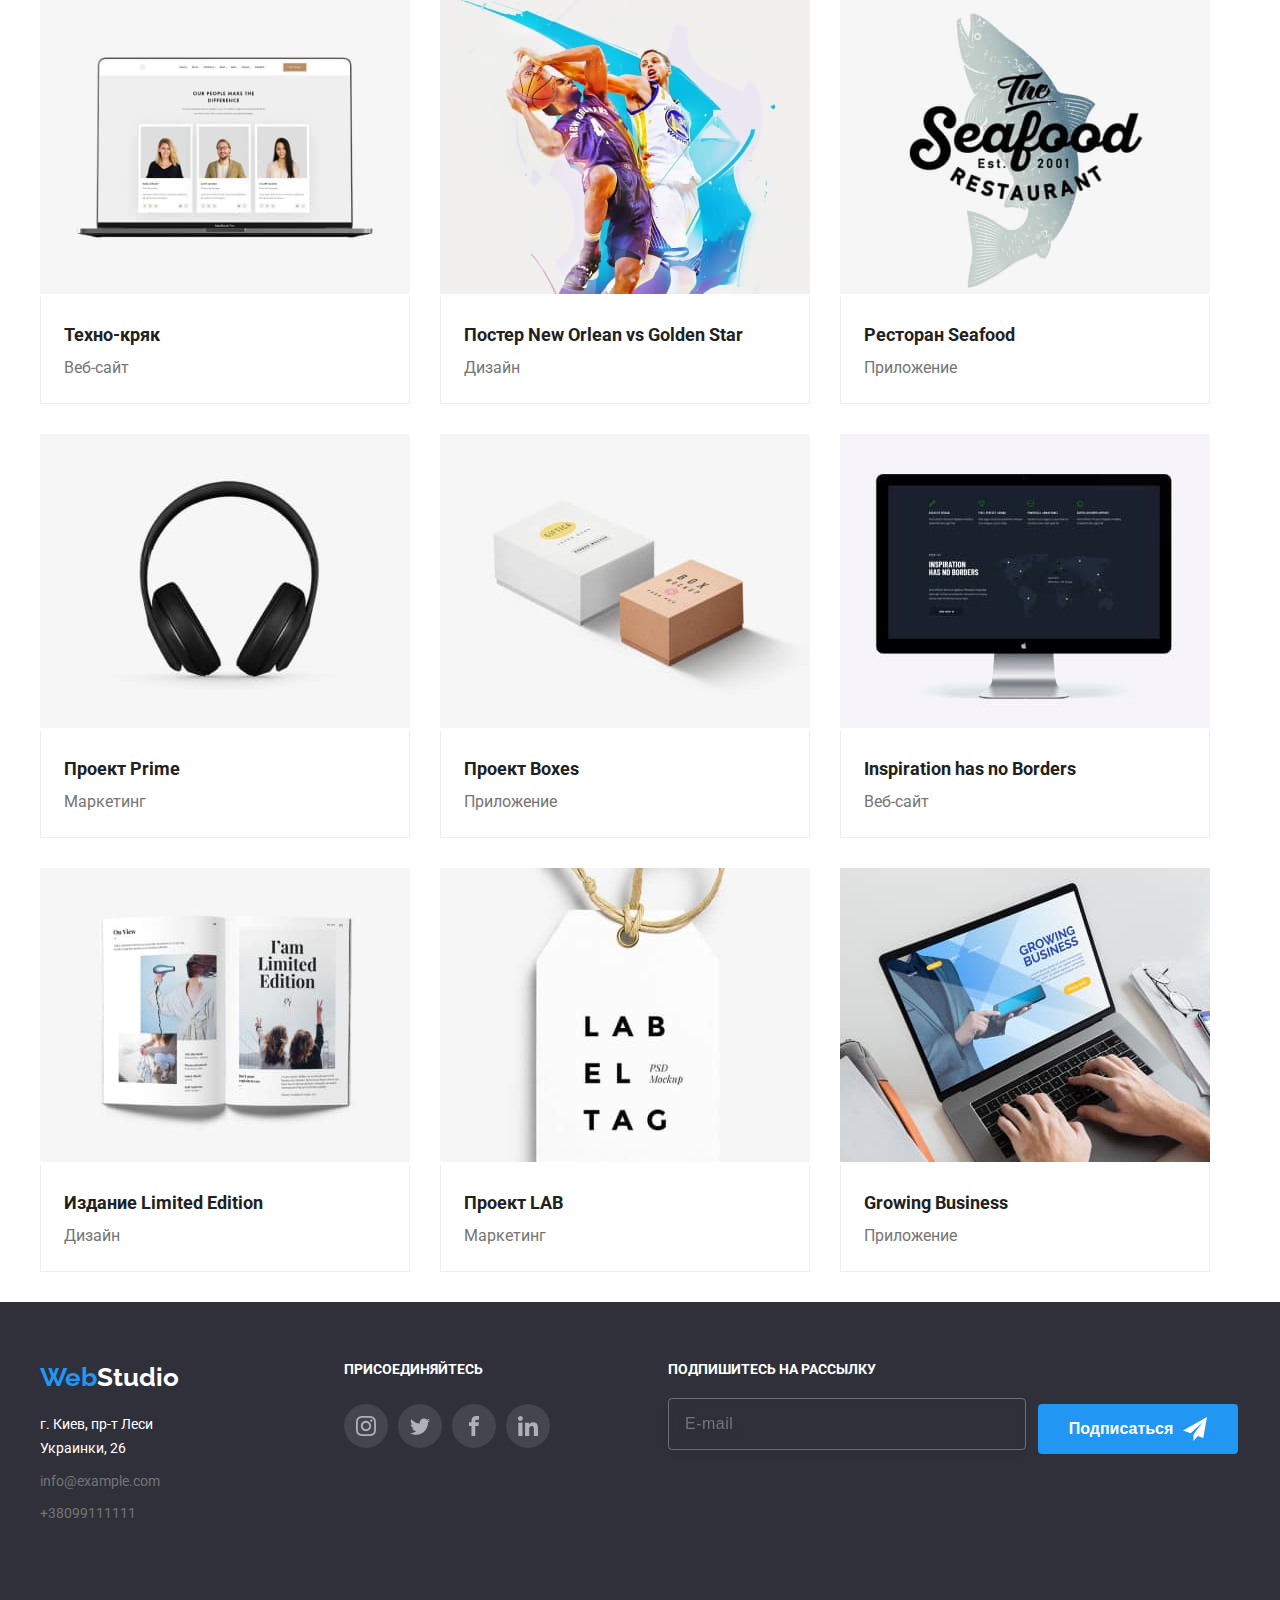
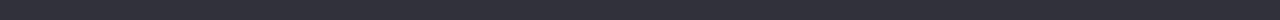
==== commit 78357f62: "img retina" ====
--- a/portfolio.html
+++ b/portfolio.html
@@ -15,7 +15,7 @@
     <link rel="stylesheet" href="css/main.min.css" type="text/css" >
 </head>
 <body>
-    <header class="header">
+ <!--    <header class="header">
         <div class="container navigation-list">
             <nav class="logo">
                 <a href="" class="logo__image" target="blink">Web<span class="logo__image-part2">Studio</span>
@@ -53,13 +53,18 @@
                 </a>
             </li>
         </ul>
+        <button type="button" class="mobile__button">
+            <svg width="24" height="16" aria-label="Переключатель мобильного меню">
+                <use href="image/svg/menus.svg#icon-menu_24px"></use>
+            </svg>
+        </button>
         </div>
-    </header>
+    </header> -->
 
 
     <main>
         <!-- button-->
-       <section class="section button-section">
+      <!--  <section class="section button-section">
            <div class="container">
             <h1 hidden>Чем мы занимаесмя</h1>
                 <ul class="portfolio-buttons">
@@ -73,7 +78,7 @@
                     </li>
                     <li class="portfolio-buttons__butn"><button type="button" class="portfolio-buttons__button-second">Макеты</button>
                     </li>
-                </ul>     
+                </ul>      -->
 <!--portfolio-->
                 <ul class="portfolio">
                     <li class="portfolio__item"> <a href="#">
--- a/css/main.min.css
+++ b/css/main.min.css
@@ -1,2 +1,2 @@
-:root{--brand-color: #2f303a;--button-color: #2196f3;--text-primary: #212121;--sup-head-color: #ffffff;--text-secondary-color: #757575;--secondar-button-color: #f5f4fa;--primary-fonts: Roboto}a{text-decoration:none}*{list-style:none;margin:0;padding:0;border:0}.container{margin-left:auto;margin-right:auto;max-width:1200px;padding-left:15px;padding-right:15px}@media screen and (min-width: 480px){.container{width:480px}}@media screen and (min-width: 720px){.container{width:720px}}@media screen and (min-width: 1200px){.container{width:1200px}}.section{padding-top:94px;padding-bottom:94px;background-color:var(--sup-head-color)}body{font-family:var(--primary-fonts),sans-serif;font-size:14px;letter-spacing:0.03;color:var(--text-primary)}.header{padding-top:0px;padding-bottom:0px;border-bottom:1px solid #ececec}.navigation-list{display:-webkit-box;display:-webkit-flex;display:-ms-flexbox;display:flex;-webkit-align-content:flex-start;-ms-flex-line-pack:start;align-content:flex-start;-webkit-box-align:center;-webkit-align-items:center;-ms-flex-align:center;align-items:center;-webkit-box-pack:justify;-webkit-justify-content:space-between;-ms-flex-pack:justify;justify-content:space-between}.mobile__button{display:-webkit-inline-box;display:-webkit-inline-flex;display:-ms-inline-flexbox;display:inline-flex;border:none;background-color:transparent;padding:12px 8px}@media screen and (min-width: 767px){.mobile__button{display:none}}.burger-btn{background-color:unset;border:unset;padding:unset;line-height:0;fill:currentColor;-webkit-transition:fill 250ms cubic-bezier(0.4, 0, 0.2, 1);-o-transition:fill 250ms cubic-bezier(0.4, 0, 0.2, 1);transition:fill 250ms cubic-bezier(0.4, 0, 0.2, 1)}.logo{display:-webkit-box;display:-webkit-flex;display:-ms-flexbox;display:flex;-webkit-box-align:center;-webkit-align-items:center;-ms-flex-align:center;align-items:center;-webkit-box-pack:right;-webkit-justify-content:right;-ms-flex-pack:right;justify-content:right;height:80px}.logo__image{color:var(--button-color);font-family:Raleway;font-style:normal;font-weight:bold;font-size:26px;line-height:1.2}.logo__image-part2{font-family:Raleway;font-style:normal;font-weight:bold;font-size:26px;line-height:1.2;color:var(--text-primary)}.footer__logo-image{display:inline-block;margin-bottom:20px;color:var(--button-color);font-family:Raleway;font-style:normal;font-weight:bold;font-size:26px;line-height:1.2}.footer__logo-im-part{color:var(--sup-head-color)}.submenu{display:-webkit-box;display:-webkit-flex;display:-ms-flexbox;display:flex;margin-right:331px;margin-left:93px}@media screen and (max-width: 767px){.submenu{display:none}}.submenu :last-child{padding-right:0}.submenu__bar{display:block;padding-right:50px}.submenu__link{display:block;padding-top:32px;padding-bottom:32px;color:var(--text-primary);font-weight:500;font-size:14px;line-height:1.15;-webkit-transition-property:color;-o-transition-property:color;transition-property:color;-webkit-transition-duration:250ms;-o-transition-duration:250ms;transition-duration:250ms;-webkit-transition-timing-function:cubic-bezier(0.4, 0, 0.2, 1);-o-transition-timing-function:cubic-bezier(0.4, 0, 0.2, 1);transition-timing-function:cubic-bezier(0.4, 0, 0.2, 1);-webkit-transition-delay:0;-o-transition-delay:0;transition-delay:0}.submenu__link:hover,.submenu__link:focus{color:var(--button-color)}.mark{position:relative;color:var(--button-color)}.mark::after{content:"";position:absolute;bottom:-1px;left:0;-webkit-border-radius:2px;border-radius:2px;width:100%;height:4px;background-color:var(--button-color)}.feedback{display:-webkit-box;display:-webkit-flex;display:-ms-flexbox;display:flex;-webkit-box-align:center;-webkit-align-items:center;-ms-flex-align:center;align-items:center}@media screen and (max-width: 767px){.feedback{display:none}}.feedback__icon1{fill:currentColor;margin-right:10px;vertical-align:middle}.feedback__icon1:hover{fill:var(--button-color)}.feedback__contacts{margin-right:50px;display:-webkit-box;display:-webkit-flex;display:-ms-flexbox;display:flex;-webkit-box-align:center;-webkit-align-items:center;-ms-flex-align:center;align-items:center}.feedback__contacts:last-child{margin:0}.feedback__link{display:-webkit-box;display:-webkit-flex;display:-ms-flexbox;display:flex;color:var(--text-secondary-color);font-size:14px;line-height:1.14;font-weight:500;padding-top:32px;padding-bottom:32px;-webkit-transition-property:color;-o-transition-property:color;transition-property:color;-webkit-transition-duration:250ms;-o-transition-duration:250ms;transition-duration:250ms;-webkit-transition-timing-function:cubic-bezier(0.4, 0, 0.2, 1);-o-transition-timing-function:cubic-bezier(0.4, 0, 0.2, 1);transition-timing-function:cubic-bezier(0.4, 0, 0.2, 1);-webkit-transition-delay:0;-o-transition-delay:0;transition-delay:0}.feedback__link:hover,.feedback__link:focus{color:var(--button-color)}.slogan__title{margin-bottom:30px;white-space:pre;color:var(--sup-head-color);font-weight:900;font-size:26px;line-height:1.36;text-align:center}@media screen and (min-width: 767px){.slogan__title{font-size:44px}}.slogan__button{cursor:pointer;width:200px;height:50px;background:var(--button-color);font-weight:bold;font-size:16px;line-height:1.87;color:var(--sup-head-color);-webkit-border-radius:4px;border-radius:4px;position:relative}.slogan{background-image:-webkit-gradient(linear, left top, left bottom, from(rgba(47,48,58,0.4)), to(rgba(47,48,58,0.4))),url(../image/hero-mob.jpg);background-image:-webkit-linear-gradient(rgba(47,48,58,0.4), rgba(47,48,58,0.4)),url(../image/hero-mob.jpg);background-image:-o-linear-gradient(rgba(47,48,58,0.4), rgba(47,48,58,0.4)),url(../image/hero-mob.jpg);background-image:linear-gradient(rgba(47,48,58,0.4), rgba(47,48,58,0.4)),url(../image/hero-mob.jpg);background-repeat:no-repeat;background-position:center;-webkit-background-size:cover;background-size:cover;text-align:center;padding:188px 0}@media screen and (min-width: 767px){.slogan{background-image:-webkit-gradient(linear, left top, left bottom, from(rgba(47,48,58,0.4)), to(rgba(47,48,58,0.4))),url(../image/fon.jpg);background-image:-webkit-linear-gradient(rgba(47,48,58,0.4), rgba(47,48,58,0.4)),url(../image/fon.jpg);background-image:-o-linear-gradient(rgba(47,48,58,0.4), rgba(47,48,58,0.4)),url(../image/fon.jpg);background-image:linear-gradient(rgba(47,48,58,0.4), rgba(47,48,58,0.4)),url(../image/fon.jpg);max-width:1600px;background-repeat:no-repeat;background-position:center;margin:auto;-webkit-background-size:cover;background-size:cover;text-align:center;padding-top:200px;padding-bottom:200px}}.advantage-section{padding-top:60px}@media screen and (min-width: 767px){.advantage-section{padding-top:94px;padding-bottom:0px}}.advantage{display:table;width:480px}@media screen and (min-width: 767px){.advantage{display:-webkit-box;display:-webkit-flex;display:-ms-flexbox;display:flex;-webkit-box-align:center;-webkit-align-items:center;-ms-flex-align:center;align-items:center;-webkit-box-pack:center;-webkit-justify-content:center;-ms-flex-pack:center;justify-content:center;width:1200px}}.advantage__list{margin-bottom:30px}@media screen and (min-width: 767px){.advantage__list{margin-right:30px;margin-bottom:0}}.advantage__list:last-child{margin-right:0px}.advantage__picture{display:-webkit-box;display:-webkit-flex;display:-ms-flexbox;display:flex;margin-bottom:30px;padding:25px 192px;-webkit-border-radius:4px;border-radius:4px;background-color:var(--secondar-button-color);width:70px;height:70px}@media screen and (min-width: 767px){.advantage__picture{display:-webkit-box;display:-webkit-flex;display:-ms-flexbox;display:flex;-webkit-box-pack:justify;-webkit-justify-content:space-between;-ms-flex-pack:justify;justify-content:space-between;width:70px;height:70px;margin-bottom:30px;padding:25px 100px;-webkit-border-radius:4px;border-radius:4px;background-color:var(--secondar-button-color)}}.advantage__title{font-weight:bold;font-size:14px;line-height:1.14;margin-bottom:10px;text-align:center}@media screen and (min-width: 767px){.advantage__title{font-weight:bold;font-size:14px;line-height:1.14;margin-bottom:10px;text-align:start}}.advantage__subtitle{width:480px;color:var(--text-secondary-color);font-size:14px;line-height:1.7}@media screen and (min-width: 767px){.advantage__subtitle{width:270px;color:var(--text-secondary-color);font-size:14px;line-height:1.7}}.doing{text-align:center;font-size:36px;line-height:1.16;font-weight:bold;padding-bottom:50px}.doing__list{display:-webkit-box;display:-webkit-flex;display:-ms-flexbox;display:flex;-webkit-box-pack:center;-webkit-justify-content:center;-ms-flex-pack:center;justify-content:center}.doing__table{padding:auto;margin-right:30px;position:relative}.doing__table:last-child{margin-right:0px}.doing__title{position:absolute;bottom:0px;width:370px;height:70px;background-color:rgba(47,48,58,0.8)}.doing__title>p{text-align:center;font-weight:bold;font-size:14px;line-height:1.14;text-align:center;letter-spacing:0.03em;text-transform:uppercase;padding:27px 82px;color:#ffffff}.doing_img-doing{width:370px}@media screen and (max-width: 767px){.doing-section{display:none}}.our-team{background-color:var(--secondar-button-color)}.our-team-section{background-color:#f5f4fa}.team{font-size:36px;line-height:1.16;font-weight:bold;text-align:center;padding-bottom:50px}.team__list{display:table;-webkit-box-pack:center;-webkit-justify-content:center;-ms-flex-pack:center;justify-content:center}@media screen and (min-width: 767px){.team__list{display:-webkit-box;display:-webkit-flex;display:-ms-flexbox;display:flex}}.team__card{background-color:var(--sup-head-color);-webkit-box-shadow:0px 1px 3px rgba(0,0,0,0.12),0px 1px 1px rgba(0,0,0,0.14),0px 2px 1px rgba(0,0,0,0.2);box-shadow:0px 1px 3px rgba(0,0,0,0.12),0px 1px 1px rgba(0,0,0,0.14),0px 2px 1px rgba(0,0,0,0.2);-webkit-border-radius:0px 0px 4px 4px;border-radius:0px 0px 4px 4px}.team__card:last-child{margin-right:0px}@media screen and (min-width: 767px){.team__card{width:270px;margin-right:30px;background-color:var(--sup-head-color);-webkit-box-shadow:0px 1px 3px rgba(0,0,0,0.12),0px 1px 1px rgba(0,0,0,0.14),0px 2px 1px rgba(0,0,0,0.2);box-shadow:0px 1px 3px rgba(0,0,0,0.12),0px 1px 1px rgba(0,0,0,0.14),0px 2px 1px rgba(0,0,0,0.2);-webkit-border-radius:0px 0px 4px 4px;border-radius:0px 0px 4px 4px}}.team__card:last-child{margin-right:0px}.team__photo{display:block;max-width:100%;height:auto}.team__name{padding-bottom:10px;text-align:center;font-weight:500;font-size:16px;line-height:1.19;color:var(--text-primary)}.team__text{margin:30px 32px 30px 32px}.team__post{text-align:center;color:var(--text-secondary-color);font-size:16px;line-height:1.19}.social__item :hover,.social__item :focus{background-color:var(--button-color)}.social__item :hover .social__icon,.social__item :focus .social__icon{fill:white}.social{display:-webkit-box;display:-webkit-flex;display:-ms-flexbox;display:flex;margin-top:16px;padding-bottom:25px;-webkit-box-pack:justify;-webkit-justify-content:space-between;-ms-flex-pack:justify;justify-content:space-between;padding-left:128px;padding-right:128px}@media screen and (min-width: 767px){.social{display:-webkit-box;display:-webkit-flex;display:-ms-flexbox;display:flex;margin-top:16px;-webkit-box-pack:justify;-webkit-justify-content:space-between;-ms-flex-pack:justify;justify-content:space-between;-webkit-box-align:center;-webkit-align-items:center;-ms-flex-align:center;align-items:center;padding:0}}.social__icon{width:20px;height:20px;color:#afb1b8;fill:currentColor;-webkit-transition-property:fill;-o-transition-property:fill;transition-property:fill;-webkit-transition-duration:250ms;-o-transition-duration:250ms;transition-duration:250ms;-webkit-transition-timing-function:cubic-bezier(0.4, 0, 0.2, 1);-o-transition-timing-function:cubic-bezier(0.4, 0, 0.2, 1);transition-timing-function:cubic-bezier(0.4, 0, 0.2, 1);-webkit-transition-delay:0;-o-transition-delay:0;transition-delay:0}.social__link{display:-webkit-box;display:-webkit-flex;display:-ms-flexbox;display:flex;-webkit-box-pack:center;-webkit-justify-content:center;-ms-flex-pack:center;justify-content:center;-webkit-box-align:center;-webkit-align-items:center;-ms-flex-align:center;align-items:center;width:44px;height:44px;-webkit-border-radius:50%;border-radius:50%;-webkit-transition-property:background-color;-o-transition-property:background-color;transition-property:background-color;-webkit-transition-duration:250ms;-o-transition-duration:250ms;transition-duration:250ms;-webkit-transition-timing-function:cubic-bezier(0.4, 0, 0.2, 1);-o-transition-timing-function:cubic-bezier(0.4, 0, 0.2, 1);transition-timing-function:cubic-bezier(0.4, 0, 0.2, 1);-webkit-transition-delay:0;-o-transition-delay:0;transition-delay:0}.img{display:block;max-width:100%;height:auto}.clients{text-align:center;font-size:36px;line-height:1.16;font-weight:bold;padding-bottom:50px}.client__list{display:-webkit-box;display:-webkit-flex;display:-ms-flexbox;display:flex;-webkit-flex-wrap:wrap;-ms-flex-wrap:wrap;flex-wrap:wrap;-webkit-box-pack:center;-webkit-justify-content:center;-ms-flex-pack:center;justify-content:center}@media screen and (min-width: 767px){.client__list{display:-webkit-box;display:-webkit-flex;display:-ms-flexbox;display:flex;-webkit-flex-wrap:inherit;-ms-flex-wrap:inherit;flex-wrap:inherit;-webkit-box-pack:justify;-webkit-justify-content:space-between;-ms-flex-pack:justify;justify-content:space-between}}.clients__item{display:-webkit-box;display:-webkit-flex;display:-ms-flexbox;display:flex;-webkit-box-pack:center;-webkit-justify-content:center;-ms-flex-pack:center;justify-content:center;-webkit-box-align:center;-webkit-align-items:center;-ms-flex-align:center;align-items:center;color:#afb1b8;width:210px;height:92px;border:1px solid;-webkit-border-radius:4px;border-radius:4px;background:#ffffff1a;-webkit-transition-property:border;-o-transition-property:border;transition-property:border;-webkit-transition-duration:250ms;-o-transition-duration:250ms;transition-duration:250ms;-webkit-transition-timing-function:cubic-bezier(0.4, 0, 0.2, 1);-o-transition-timing-function:cubic-bezier(0.4, 0, 0.2, 1);transition-timing-function:cubic-bezier(0.4, 0, 0.2, 1);-webkit-transition-delay:0;-o-transition-delay:0;transition-delay:0}@media screen and (min-width: 767px){.clients__item{display:-webkit-box;display:-webkit-flex;display:-ms-flexbox;display:flex;-webkit-box-pack:center;-webkit-justify-content:center;-ms-flex-pack:center;justify-content:center;-webkit-box-align:center;-webkit-align-items:center;-ms-flex-align:center;align-items:center;color:#afb1b8;width:170px;height:92px;border:1px solid;-webkit-border-radius:4px;border-radius:4px;background:#ffffff1a;-webkit-transition-property:border;-o-transition-property:border;transition-property:border;-webkit-transition-duration:250ms;-o-transition-duration:250ms;transition-duration:250ms;-webkit-transition-timing-function:cubic-bezier(0.4, 0, 0.2, 1);-o-transition-timing-function:cubic-bezier(0.4, 0, 0.2, 1);transition-timing-function:cubic-bezier(0.4, 0, 0.2, 1);-webkit-transition-delay:0;-o-transition-delay:0;transition-delay:0}}.clients__card-border{margin-bottom:30px;margin-right:30px;width:210px;height:92px}.clients__card-border:nth-child(2n+2){margin-right:0}.clients__card-border:nth-last-child(-n+2){margin-bottom:0}@media screen and (min-width: 767px){.clients__card-border{margin:0px}}.clients__card-border :hover,.clients__card-border :focus{border:1px solid var(--button-color)}.clients__card-border:hover .clients__icon,.clients__card-border :focus .clients__icon{fill:var(--button-color);border:none}.clients__icon{width:106px;height:60px;fill:#afb1b8;-webkit-transition-property:fill;-o-transition-property:fill;transition-property:fill;-webkit-transition-duration:250ms;-o-transition-duration:250ms;transition-duration:250ms;-webkit-transition-timing-function:cubic-bezier(0.4, 0, 0.2, 1);-o-transition-timing-function:cubic-bezier(0.4, 0, 0.2, 1);transition-timing-function:cubic-bezier(0.4, 0, 0.2, 1);-webkit-transition-delay:0;-o-transition-delay:0;transition-delay:0}.footer{background-color:var(--brand-color);margin-left:auto;margin-right:auto;padding-top:60px;padding-bottom:60px}.footer__box{display:table;-webkit-box-align:center;-webkit-align-items:center;-ms-flex-align:center;align-items:center;-webkit-box-pack:center;-webkit-justify-content:center;-ms-flex-pack:center;justify-content:center}@media screen and (min-width: 767px){.footer__box{display:-webkit-box;display:-webkit-flex;display:-ms-flexbox;display:flex}}.footer-social__join{color:var(--sup-head-color);font-style:normal;font-weight:bold;font-size:14px;line-height:1.14;text-align:center}@media screen and (min-width: 767px){.footer-social__join{color:var(--sup-head-color);font-style:normal;font-weight:bold;font-size:14px;line-height:1.14;padding-top:0px;padding-bottom:10px;text-align:start}}.social__item-footer{display:-webkit-box;display:-webkit-flex;display:-ms-flexbox;display:flex;-webkit-box-pack:center;-webkit-justify-content:center;-ms-flex-pack:center;justify-content:center;-webkit-box-align:center;-webkit-align-items:center;-ms-flex-align:center;align-items:center;width:44px;height:44px;-webkit-border-radius:50%;border-radius:50%;background-color:#ffffff1a;margin-right:10px;-webkit-transition-property:background-color;-o-transition-property:background-color;transition-property:background-color;-webkit-transition-duration:250ms;-o-transition-duration:250ms;transition-duration:250ms;-webkit-transition-timing-function:cubic-bezier(0.4, 0, 0.2, 1);-o-transition-timing-function:cubic-bezier(0.4, 0, 0.2, 1);transition-timing-function:cubic-bezier(0.4, 0, 0.2, 1);-webkit-transition-delay:0;-o-transition-delay:0;transition-delay:0}.box1{text-align:center;-webkit-box-pack:center;-webkit-justify-content:center;-ms-flex-pack:center;justify-content:center;margin-bottom:60px}@media screen and (min-width: 767px){.box1{margin-right:70px;text-align:start;margin-bottom:0px}}.addres{font-style:normal}.addres_map-link{display:inline-block;margin-bottom:9px;color:var(--sup-head-color);font-size:14px;line-height:1.7;-webkit-transition-property:color;-o-transition-property:color;transition-property:color;-webkit-transition-duration:250ms;-o-transition-duration:250ms;transition-duration:250ms;-webkit-transition-timing-function:cubic-bezier(0.4, 0, 0.2, 1);-o-transition-timing-function:cubic-bezier(0.4, 0, 0.2, 1);transition-timing-function:cubic-bezier(0.4, 0, 0.2, 1);-webkit-transition-delay:0;-o-transition-delay:0;transition-delay:0}.addres_map-link:hover,.addres_map-link:focus{color:var(--button-color)}.addres__contacts{display:inline-block;color:var(--text-secondary-color);font-size:14px;line-height:1.7;margin-bottom:9px;-webkit-transition-property:color;-o-transition-property:color;transition-property:color;-webkit-transition-duration:250ms;-o-transition-duration:250ms;transition-duration:250ms;-webkit-transition-timing-function:cubic-bezier(0.4, 0, 0.2, 1);-o-transition-timing-function:cubic-bezier(0.4, 0, 0.2, 1);transition-timing-function:cubic-bezier(0.4, 0, 0.2, 1);-webkit-transition-delay:0;-o-transition-delay:0;transition-delay:0}.addres__contacts:hover,.addres__contacts:focus{color:var(--button-color)}.mailing-form{display:-webkit-box;display:-webkit-flex;display:-ms-flexbox;display:flex;-webkit-box-orient:vertical;-webkit-box-direction:normal;-webkit-flex-direction:column;-ms-flex-direction:column;flex-direction:column;-webkit-box-align:center;-webkit-align-items:center;-ms-flex-align:center;align-items:center;margin-top:35px}@media screen and (min-width: 767px){.mailing-form{margin-left:auto;margin-top:0;-webkit-box-align:start;-webkit-align-items:flex-start;-ms-flex-align:start;align-items:flex-start}}.mailing-form__subscribe{display:table}@media screen and (min-width: 767px){.mailing-form__subscribe{display:-webkit-box;display:-webkit-flex;display:-ms-flexbox;display:flex}}.mailing{-webkit-box-orient:horizontal;-webkit-box-direction:normal;-webkit-flex-direction:row;-ms-flex-direction:row;flex-direction:row}.mailing-form__title{color:var(--sup-head-color);font-style:normal;font-weight:bold;font-size:14px;line-height:1.14;margin-bottom:20px}.mailing-form__e-mail-window{cursor:pointer;padding-left:16px;padding-top:15px;padding-bottom:15px;font-size:16px;line-height:20px;letter-spacing:0.03em;color:rgba(255,255,255,0.6);background-color:inherit;width:450px;border:1px solid rgba(255,255,255,0.3);-webkit-box-sizing:border-box;box-sizing:border-box;-webkit-filter:drop-shadow(0px 4px 4px rgba(0,0,0,0.15));filter:drop-shadow(0px 4px 4px rgba(0,0,0,0.15));-webkit-border-radius:4px;border-radius:4px}@media screen and (min-width: 767px){.mailing-form__e-mail-window{cursor:pointer;padding-left:16px;padding-top:15px;padding-bottom:15px;font-size:16px;line-height:20px;letter-spacing:0.03em;color:rgba(255,255,255,0.6);background-color:inherit;width:358px;border:1px solid rgba(255,255,255,0.3);-webkit-box-sizing:border-box;box-sizing:border-box;-webkit-filter:drop-shadow(0px 4px 4px rgba(0,0,0,0.15));filter:drop-shadow(0px 4px 4px rgba(0,0,0,0.15));-webkit-border-radius:4px;border-radius:4px}}.mailing__button{width:200px;height:50px;background:var(--button-color);font-weight:bold;font-size:16px;line-height:1.87;color:var(--sup-head-color);-webkit-border-radius:4px;border-radius:4px;margin:auto;display:-webkit-box;display:-webkit-flex;display:-ms-flexbox;display:flex;-webkit-box-align:center;-webkit-align-items:center;-ms-flex-align:center;align-items:center;-webkit-box-pack:center;-webkit-justify-content:center;-ms-flex-pack:center;justify-content:center}@media screen and (min-width: 767px){.mailing__button{cursor:pointer;width:200px;height:50px;background:var(--button-color);font-weight:bold;font-size:16px;line-height:1.87;color:var(--sup-head-color);-webkit-border-radius:4px;border-radius:4px;margin-left:12px;display:-webkit-box;display:-webkit-flex;display:-ms-flexbox;display:flex;-webkit-box-align:center;-webkit-align-items:center;-ms-flex-align:center;align-items:center;-webkit-box-pack:center;-webkit-justify-content:center;-ms-flex-pack:center;justify-content:center}}.mailing__button-icon{margin-left:10px}.backdrop{width:100%;height:100%;background:rgba(0,0,0,0.2);position:fixed;top:0}.backdrop.is-hidden .modal{-webkit-transform:scale(5);-ms-transform:scale(5);transform:scale(5);-webkit-transition:-webkit-transform 1500ms cubic-bezier(0.4, 0, 0.2, 1);transition:-webkit-transform 1500ms cubic-bezier(0.4, 0, 0.2, 1);-o-transition:transform 1500ms cubic-bezier(0.4, 0, 0.2, 1);transition:transform 1500ms cubic-bezier(0.4, 0, 0.2, 1);transition:transform 1500ms cubic-bezier(0.4, 0, 0.2, 1), -webkit-transform 1500ms cubic-bezier(0.4, 0, 0.2, 1)}.modal{position:absolute;width:528px;background-color:var(--sup-head-color);top:50%;left:50%;-webkit-transform:translate(-50%, -50%);-ms-transform:translate(-50%, -50%);transform:translate(-50%, -50%)}.modal__button{cursor:pointer;border:1px solid #999999;background-color:transparent;width:30px;height:30px;-webkit-border-radius:50%;border-radius:50%;position:absolute;top:10px;right:10px;display:-webkit-box;display:-webkit-flex;display:-ms-flexbox;display:flex;-webkit-box-align:center;-webkit-align-items:center;-ms-flex-align:center;align-items:center;-webkit-box-pack:center;-webkit-justify-content:center;-ms-flex-pack:center;justify-content:center}.modal__button :hover{-webkit-transition-property:fill;-o-transition-property:fill;transition-property:fill;-webkit-transition-duration:250ms;-o-transition-duration:250ms;transition-duration:250ms;-webkit-transition-timing-function:cubic-bezier(0.4, 0, 0.2, 1);-o-transition-timing-function:cubic-bezier(0.4, 0, 0.2, 1);transition-timing-function:cubic-bezier(0.4, 0, 0.2, 1);fill:var(--button-color)}.backdrop.is-hidden{visibility:hidden;opacity:0;pointer-events:none}label{display:-webkit-box;display:-webkit-flex;display:-ms-flexbox;display:flex;-webkit-box-orient:vertical;-webkit-box-direction:normal;-webkit-flex-direction:column;-ms-flex-direction:column;flex-direction:column;margin-bottom:20px;position:relative}@media screen and (min-width: 767px){label{display:-webkit-box;display:-webkit-flex;display:-ms-flexbox;display:flex;-webkit-box-orient:vertical;-webkit-box-direction:normal;-webkit-flex-direction:column;-ms-flex-direction:column;flex-direction:column;margin-bottom:10px;position:relative}}.form{padding:40px 39px 28px 41px}.form__head{font-weight:bold;font-size:20px;line-height:1.15;text-align:center;letter-spacing:0.03em;color:#212121;margin-bottom:12px}.nameicon :focus{border:none}input{outline:none}.modal__text{font-weight:normal;font-size:12px;line-height:1.16;letter-spacing:0.01em;color:#757575;margin-bottom:4px}.input-text{height:120px;border:1px solid rgba(33,33,33,0.2);-webkit-box-sizing:border-box;box-sizing:border-box;-webkit-border-radius:4px;border-radius:4px;font-weight:normal;font-size:12px;line-height:1.16;letter-spacing:0.01em;font-family:inherit;font-size:12px;line-height:14px;padding:12px 16px}.input-text::-webkit-input-placeholder{color:rgba(117,117,117,0.5)}.input-text:-ms-input-placeholder{color:rgba(117,117,117,0.5)}.input-text::-ms-input-placeholder{color:rgba(117,117,117,0.5)}.input-text::placeholder{color:rgba(117,117,117,0.5)}.input-text:focus{-webkit-transition-property:outline;-o-transition-property:outline;transition-property:outline;-webkit-transition-duration:250ms;-o-transition-duration:250ms;transition-duration:250ms;-webkit-transition-timing-function:cubic-bezier(0.4, 0, 0.2, 1);-o-transition-timing-function:cubic-bezier(0.4, 0, 0.2, 1);transition-timing-function:cubic-bezier(0.4, 0, 0.2, 1);outline:1px solid var(--button-color)}.modal__conditions-text{display:-webkit-box;display:-webkit-flex;display:-ms-flexbox;display:flex;-webkit-box-orient:horizontal;-webkit-box-direction:normal;-webkit-flex-direction:row;-ms-flex-direction:row;flex-direction:row;-webkit-flex-wrap:wrap;-ms-flex-wrap:wrap;flex-wrap:wrap;-webkit-box-pack:center;-webkit-justify-content:center;-ms-flex-pack:center;justify-content:center;-webkit-box-align:center;-webkit-align-items:center;-ms-flex-align:center;align-items:center;font-weight:normal;font-size:14px;line-height:1.7;letter-spacing:0.03em;color:#757575;margin-top:20px}.modal__policy{position:absolute;width:1px;height:1px;margin:-1px;border:0px;padding:0px;clip:rect(0 0 0 0);overflow:hidden}.modal__conditions-text::before{content:"";width:16px;height:15px;border:1px solid #212121;-webkit-border-radius:2px;border-radius:2px;margin-right:7px}.modal__policy:checked+.modal__conditions-text::before{background-image:url(../image/svg/iconcheck.svg);background-repeat:no-repeat;-webkit-background-size:contain;background-size:contain;background-position:center;border-color:var(--button-color)}.blue-text-conditions{font-family:inherit;font-size:inherit;color:var(--button-color);margin-left:3px}.button-modal-center{display:-webkit-box;display:-webkit-flex;display:-ms-flexbox;display:flex;-webkit-box-pack:center;-webkit-justify-content:center;-ms-flex-pack:center;justify-content:center;margin-top:30px}.button-modal{cursor:pointer;width:200px;height:50px;background:var(--button-color);font-weight:bold;font-size:16px;line-height:1.87;color:var(--sup-head-color);-webkit-border-radius:4px;border-radius:4px;margin-left:12px;display:-webkit-box;display:-webkit-flex;display:-ms-flexbox;display:flex;-webkit-box-align:center;-webkit-align-items:center;-ms-flex-align:center;align-items:center;-webkit-box-pack:center;-webkit-justify-content:center;-ms-flex-pack:center;justify-content:center}.label__icon{display:block;width:12px;height:12px;position:absolute;top:55%;left:15px}.label__icon-tel{display:block;width:13px;height:13px;position:absolute;top:55%;left:15px}.label__icon-mail{display:block;width:15px;height:12px;position:absolute;top:55%;left:15px}.name__icon{padding:8px;font-family:inherit;border:1px solid rgba(33,33,33,0.2);-webkit-box-sizing:border-box;box-sizing:border-box;-webkit-border-radius:4px;border-radius:4px;padding-left:42px}.name__icon:focus{border:1px solid var(--button-color)}.name__icon:focus ~ .label__icon{-webkit-transition-property:fill;-o-transition-property:fill;transition-property:fill;-webkit-transition-duration:250ms;-o-transition-duration:250ms;transition-duration:250ms;-webkit-transition-timing-function:cubic-bezier(0.4, 0, 0.2, 1);-o-transition-timing-function:cubic-bezier(0.4, 0, 0.2, 1);transition-timing-function:cubic-bezier(0.4, 0, 0.2, 1);fill:var(--button-color)}.name__icon:focus ~ .label__icon-tel{-webkit-transition-property:fill;-o-transition-property:fill;transition-property:fill;-webkit-transition-duration:250ms;-o-transition-duration:250ms;transition-duration:250ms;-webkit-transition-timing-function:cubic-bezier(0.4, 0, 0.2, 1);-o-transition-timing-function:cubic-bezier(0.4, 0, 0.2, 1);transition-timing-function:cubic-bezier(0.4, 0, 0.2, 1);fill:var(--button-color)}.name__icon:focus ~ .label__icon-mail{-webkit-transition-property:fill;-o-transition-property:fill;transition-property:fill;-webkit-transition-duration:250ms;-o-transition-duration:250ms;transition-duration:250ms;-webkit-transition-timing-function:cubic-bezier(0.4, 0, 0.2, 1);-o-transition-timing-function:cubic-bezier(0.4, 0, 0.2, 1);transition-timing-function:cubic-bezier(0.4, 0, 0.2, 1);fill:var(--button-color)}textarea{outline:none}.portfolio-buttons__butn{display:inline-block;margin-right:8px;-webkit-border-radius:4px;border-radius:4px}.portfolio-buttons__button-second{padding:6px 22px;font-family:Roboto;font-style:normal;font-weight:500;font-size:16px;line-height:1.5;cursor:pointer;background-color:var(--secondar-button-color);height:38px;-webkit-border-radius:4px;border-radius:4px;border-style:none;-webkit-transition-property:color background-color;-o-transition-property:color background-color;transition-property:color background-color;-webkit-transition-duration:250ms;-o-transition-duration:250ms;transition-duration:250ms;-webkit-transition-timing-function:cubic-bezier(0.4, 0, 0.2, 1);-o-transition-timing-function:cubic-bezier(0.4, 0, 0.2, 1);transition-timing-function:cubic-bezier(0.4, 0, 0.2, 1);-webkit-transition-delay:0;-o-transition-delay:0;transition-delay:0}.portfolio-buttons__button-second:focus,.portfolio-buttons__button-second:hover{color:var(--sup-head-color);background-color:var(--button-color)}.portfolio-buttons{display:-webkit-box;display:-webkit-flex;display:-ms-flexbox;display:flex;-webkit-box-pack:center;-webkit-justify-content:center;-ms-flex-pack:center;justify-content:center}.portfolio{display:-webkit-box;display:-webkit-flex;display:-ms-flexbox;display:flex;-webkit-flex-wrap:wrap;-ms-flex-wrap:wrap;flex-wrap:wrap;-webkit-box-pack:center;-webkit-justify-content:center;-ms-flex-pack:center;justify-content:center;margin-top:50px}.portfolio__title{font-size:18px;line-height:2;color:var(--text-primary)}.portfolio__subtitle{font-size:16px;line-height:1.87;color:var(--text-secondary-color)}.portfolio__text{padding:20px 23px;background:#ffffff;border-right:1px solid #eeeeee;border-left:1px solid #eeeeee;border-bottom:1px solid #eeeeee;-webkit-box-sizing:border-box;box-sizing:border-box}.portfolio__item{width:370px;margin-bottom:30px;margin-right:30px}.portfolio__item:nth-child(3n+3){margin-right:0px}.portfolio__item:nth-last-child(-n+3){padding-bottom:0px;margin-bottom:0px}.portfolio__item:hover,.portfolio__item:focus{-webkit-box-shadow:0px 1px 1px rgba(0,0,0,0.12),0px 4px 4px rgba(0,0,0,0.06),1px 4px 6px rgba(0,0,0,0.16);box-shadow:0px 1px 1px rgba(0,0,0,0.12),0px 4px 4px rgba(0,0,0,0.06),1px 4px 6px rgba(0,0,0,0.16)}.portfolio__item :hover .overlay{-webkit-transform:translatey(0);-ms-transform:translatey(0);transform:translatey(0)}.portfolio__card{position:relative;overflow:hidden}.overlay{position:absolute;top:0;left:0;width:100%;height:100%;background-color:rgba(33,150,243,0.9);-webkit-transform:translatey(101%);-ms-transform:translatey(101%);transform:translatey(101%);-webkit-transition:-webkit-transform 250ms ease;transition:-webkit-transform 250ms ease;-o-transition:transform 250ms ease;transition:transform 250ms ease;transition:transform 250ms ease, -webkit-transform 250ms ease}.overlay>p{font-weight:normal;font-size:18px;line-height:1.55;letter-spacing:0.03em;color:#ffffff;padding:63px 24px}
+:root{--brand-color: #2f303a;--button-color: #2196f3;--text-primary: #212121;--sup-head-color: #ffffff;--text-secondary-color: #757575;--secondar-button-color: #f5f4fa;--primary-fonts: Roboto}a{text-decoration:none}*{list-style:none;margin:0;padding:0;border:0}.container{margin-left:auto;margin-right:auto;width:100%}@media screen and (min-width: 480px){.container{width:480px}}@media screen and (min-width: 768px){.container{width:768px}}@media screen and (min-width: 1200px){.container{width:1200px}}.section{padding-top:94px;padding-bottom:94px;background-color:var(--sup-head-color);width:100%}body{font-family:var(--primary-fonts),sans-serif;font-size:14px;letter-spacing:0.03;color:var(--text-primary)}.header{position:relative;border-bottom:1px solid #ececec}.navigation-list{display:-webkit-box;display:-webkit-flex;display:-ms-flexbox;display:flex;-webkit-align-content:flex-start;-ms-flex-line-pack:start;align-content:flex-start;-webkit-box-align:center;-webkit-align-items:center;-ms-flex-align:center;align-items:center;-webkit-box-pack:justify;-webkit-justify-content:space-between;-ms-flex-pack:justify;justify-content:space-between;padding-left:15px;padding-right:15px}@media screen and (min-width: 768px){.navigation-list{-webkit-box-pack:center;-webkit-justify-content:center;-ms-flex-pack:center;justify-content:center}}.mobile__button{display:-webkit-inline-box;display:-webkit-inline-flex;display:-ms-inline-flexbox;display:inline-flex;border:none;background-color:transparent;padding:12px 8px}@media screen and (min-width: 767px){.mobile__button{display:none}}.burger-btn{background-color:unset;border:unset;padding:unset;line-height:0;fill:currentColor;-webkit-transition:fill 250ms cubic-bezier(0.4, 0, 0.2, 1);-o-transition:fill 250ms cubic-bezier(0.4, 0, 0.2, 1);transition:fill 250ms cubic-bezier(0.4, 0, 0.2, 1)}.logo{display:-webkit-box;display:-webkit-flex;display:-ms-flexbox;display:flex;-webkit-box-align:center;-webkit-align-items:center;-ms-flex-align:center;align-items:center;-webkit-box-pack:right;-webkit-justify-content:right;-ms-flex-pack:right;justify-content:right;height:80px}.logo__image{color:var(--button-color);font-family:Raleway;font-style:normal;font-weight:bold;font-size:24px;line-height:1.2}@media screen and (min-width: 1200px){.logo__image{font-size:26px;line-height:1.16}}.logo__image-part2{font-family:Raleway;font-style:normal;font-weight:bold;font-size:26px;line-height:1.2;color:var(--text-primary)}@media screen and (min-width: 1200px){.logo__image-part2{font-size:26px;line-height:1.16}}.footer__logo-image{display:inline-block;margin-bottom:20px;color:var(--button-color);font-family:Raleway;font-style:normal;font-weight:bold;font-size:26px;line-height:1.2}.footer__logo-im-part{color:var(--sup-head-color)}.submenu{display:none}@media screen and (min-width: 767px){.submenu{display:-webkit-box;display:-webkit-flex;display:-ms-flexbox;display:flex;margin-right:84px;margin-left:88px}}@media screen and (min-width: 1200px){.submenu{margin-right:305px;margin-left:93px}}.submenu :last-child{padding-right:0}.submenu__bar{display:block;padding-right:50px}.submenu__link{display:block;padding-top:32px;padding-bottom:32px;color:var(--text-primary);font-weight:500;font-size:14px;line-height:1.15;-webkit-transition-property:color;-o-transition-property:color;transition-property:color;-webkit-transition-duration:250ms;-o-transition-duration:250ms;transition-duration:250ms;-webkit-transition-timing-function:cubic-bezier(0.4, 0, 0.2, 1);-o-transition-timing-function:cubic-bezier(0.4, 0, 0.2, 1);transition-timing-function:cubic-bezier(0.4, 0, 0.2, 1);-webkit-transition-delay:0;-o-transition-delay:0;transition-delay:0}.submenu__link:hover,.submenu__link:focus{color:var(--button-color)}.mark{position:relative;color:var(--button-color)}.mark::after{content:"";position:absolute;bottom:-1px;left:0;-webkit-border-radius:2px;border-radius:2px;width:100%;height:4px;background-color:var(--button-color)}.feedback{display:none}@media screen and (min-width: 768px){.feedback{display:-webkit-box;display:-webkit-flex;display:-ms-flexbox;display:flex;-webkit-flex-wrap:wrap;-ms-flex-wrap:wrap;flex-wrap:wrap}}@media screen and (min-width: 1200px){.feedback{-webkit-box-align:center;-webkit-align-items:center;-ms-flex-align:center;align-items:center}}.feedback__icon1{fill:currentColor;margin-right:10px;vertical-align:middle}.feedback__icon1:hover{fill:var(--button-color)}.feedback__contacts{display:-webkit-box;display:-webkit-flex;display:-ms-flexbox;display:flex;-webkit-box-align:center;-webkit-align-items:center;-ms-flex-align:center;align-items:center}@media screen and (min-width: 1200px){.feedback__contacts{margin-right:50px}.feedback__contacts:last-child{margin:0}}.feedback__link{display:-webkit-box;display:-webkit-flex;display:-ms-flexbox;display:flex;color:var(--text-secondary-color);font-size:14px;line-height:1.14;font-weight:500;padding-top:32px;padding-bottom:32px;-webkit-transition-property:color;-o-transition-property:color;transition-property:color;-webkit-transition-duration:250ms;-o-transition-duration:250ms;transition-duration:250ms;-webkit-transition-timing-function:cubic-bezier(0.4, 0, 0.2, 1);-o-transition-timing-function:cubic-bezier(0.4, 0, 0.2, 1);transition-timing-function:cubic-bezier(0.4, 0, 0.2, 1);-webkit-transition-delay:0;-o-transition-delay:0;transition-delay:0}.feedback__link:hover,.feedback__link:focus{color:var(--button-color)}@media screen and (min-width: 767px){.feedback__link{padding-top:0px;padding-bottom:0px;margin-bottom:10px}}.slogan__title{margin-bottom:30px;white-space:pre;color:var(--sup-head-color);font-weight:900;font-size:26px;line-height:1.36;text-align:center}@media screen and (min-width: 767px){.slogan__title{font-size:44px}}.slogan__button{cursor:pointer;width:200px;height:50px;background:var(--button-color);font-weight:bold;font-size:16px;line-height:1.87;color:var(--sup-head-color);-webkit-border-radius:4px;border-radius:4px;position:relative}.slogan{background-image:-webkit-gradient(linear, left top, left bottom, from(rgba(47,48,58,0.4)), to(rgba(47,48,58,0.4))),url(../../image/hero-mob-1x.jpg);background-image:-webkit-linear-gradient(rgba(47,48,58,0.4), rgba(47,48,58,0.4)),url(../../image/hero-mob-1x.jpg);background-image:-o-linear-gradient(rgba(47,48,58,0.4), rgba(47,48,58,0.4)),url(../../image/hero-mob-1x.jpg);background-image:linear-gradient(rgba(47,48,58,0.4), rgba(47,48,58,0.4)),url(../../image/hero-mob-1x.jpg);background-repeat:no-repeat;background-position:center;-webkit-background-size:cover;background-size:cover;text-align:center;padding:188px 0}@media (min-device-pixel-ratio: 2), (-webkit-min-device-pixel-ratio: 2), (-o-min-device-pixel-ratio: 2/1), (min-resolution: 192dpi), (min-resolution: 2dppx){.slogan{background-image:-webkit-gradient(linear, left top, left bottom, from(rgba(47,48,58,0.4)), to(rgba(47,48,58,0.4))),url(../image/hero-mob-2x.jpg);background-image:-webkit-linear-gradient(rgba(47,48,58,0.4), rgba(47,48,58,0.4)),url(../image/hero-mob-2x.jpg);background-image:-o-linear-gradient(rgba(47,48,58,0.4), rgba(47,48,58,0.4)),url(../image/hero-mob-2x.jpg);background-image:linear-gradient(rgba(47,48,58,0.4), rgba(47,48,58,0.4)),url(../image/hero-mob-2x.jpg)}}@media screen and (min-width: 767px){.slogan{background-image:-webkit-gradient(linear, left top, left bottom, from(rgba(47,48,58,0.4)), to(rgba(47,48,58,0.4))),url(../image/hero-tab-1x.jpg);background-image:-webkit-linear-gradient(rgba(47,48,58,0.4), rgba(47,48,58,0.4)),url(../image/hero-tab-1x.jpg);background-image:-o-linear-gradient(rgba(47,48,58,0.4), rgba(47,48,58,0.4)),url(../image/hero-tab-1x.jpg);background-image:linear-gradient(rgba(47,48,58,0.4), rgba(47,48,58,0.4)),url(../image/hero-tab-1x.jpg);max-width:1600px;background-repeat:no-repeat;background-position:center;margin:auto;-webkit-background-size:cover;background-size:cover;text-align:center;padding-top:200px;padding-bottom:200px}}@media screen and (min-width: 767px) and (min-device-pixel-ratio: 2), screen and (min-width: 767px) and (-webkit-min-device-pixel-ratio: 2), screen and (min-width: 767px) and (-o-min-device-pixel-ratio: 2/1), screen and (min-width: 767px) and (min-resolution: 192dpi), screen and (min-width: 767px) and (min-resolution: 2dppx){.slogan{background-image:-webkit-gradient(linear, left top, left bottom, from(rgba(47,48,58,0.4)), to(rgba(47,48,58,0.4))),url(../image/hero-tab-2x.jpg);background-image:-webkit-linear-gradient(rgba(47,48,58,0.4), rgba(47,48,58,0.4)),url(../image/hero-tab-2x.jpg);background-image:-o-linear-gradient(rgba(47,48,58,0.4), rgba(47,48,58,0.4)),url(../image/hero-tab-2x.jpg);background-image:linear-gradient(rgba(47,48,58,0.4), rgba(47,48,58,0.4)),url(../image/hero-tab-2x.jpg)}}@media screen and (min-width: 1200px){.slogan{background-image:-webkit-gradient(linear, left top, left bottom, from(rgba(47,48,58,0.4)), to(rgba(47,48,58,0.4))),url(../../image/hero-desk-1x.jpg);background-image:-webkit-linear-gradient(rgba(47,48,58,0.4), rgba(47,48,58,0.4)),url(../../image/hero-desk-1x.jpg);background-image:-o-linear-gradient(rgba(47,48,58,0.4), rgba(47,48,58,0.4)),url(../../image/hero-desk-1x.jpg);background-image:linear-gradient(rgba(47,48,58,0.4), rgba(47,48,58,0.4)),url(../../image/hero-desk-1x.jpg);background-repeat:no-repeat;background-position:center;-webkit-background-size:cover;background-size:cover;text-align:center;padding-top:200px;padding-bottom:200px}}@media screen and (min-width: 1200px) and (min-device-pixel-ratio: 2), screen and (min-width: 1200px) and (-webkit-min-device-pixel-ratio: 2), screen and (min-width: 1200px) and (-o-min-device-pixel-ratio: 2/1), screen and (min-width: 1200px) and (min-resolution: 192dpi), screen and (min-width: 1200px) and (min-resolution: 2dppx){.slogan{background-image:-webkit-gradient(linear, left top, left bottom, from(rgba(47,48,58,0.4)), to(rgba(47,48,58,0.4))),url(../image/hero-desk-2x.jpg);background-image:-webkit-linear-gradient(rgba(47,48,58,0.4), rgba(47,48,58,0.4)),url(../image/hero-desk-2x.jpg);background-image:-o-linear-gradient(rgba(47,48,58,0.4), rgba(47,48,58,0.4)),url(../image/hero-desk-2x.jpg);background-image:linear-gradient(rgba(47,48,58,0.4), rgba(47,48,58,0.4)),url(../image/hero-desk-2x.jpg)}}.advantage-section{padding-top:60px}@media screen and (min-width: 767px){.advantage-section{padding-top:94px;padding-bottom:0px}}.advantage{padding-left:15px;padding-right:15px}@media screen and (min-width: 768px){.advantage{display:-webkit-box;display:-webkit-flex;display:-ms-flexbox;display:flex;-webkit-box-align:center;-webkit-align-items:center;-ms-flex-align:center;align-items:center;-webkit-box-pack:center;-webkit-justify-content:center;-ms-flex-pack:center;justify-content:center;width:768px;-webkit-flex-wrap:wrap;-ms-flex-wrap:wrap;flex-wrap:wrap;margin-bottom:60px}}@media screen and (min-width: 1200px){.advantage{display:-webkit-box;display:-webkit-flex;display:-ms-flexbox;display:flex;-webkit-box-align:center;-webkit-align-items:center;-ms-flex-align:center;align-items:center;-webkit-box-pack:center;-webkit-justify-content:center;-ms-flex-pack:center;justify-content:center;width:1200px}}.advantage__list{margin-bottom:30px}@media screen and (min-width: 768px){.advantage__list{margin-right:30px;margin-bottom:0}}.advantage__picture{display:-webkit-box;display:-webkit-flex;display:-ms-flexbox;display:flex;margin-bottom:30px;padding:25px 192px;-webkit-border-radius:4px;border-radius:4px;background-color:var(--secondar-button-color);width:70px;height:70px}@media screen and (min-width: 768px){.advantage__picture{display:-webkit-box;display:-webkit-flex;display:-ms-flexbox;display:flex;-webkit-box-pack:justify;-webkit-justify-content:space-between;-ms-flex-pack:justify;justify-content:space-between;width:70px;height:70px;margin-bottom:30px;padding:25px 140px;-webkit-border-radius:4px;border-radius:4px;background-color:var(--secondar-button-color)}}@media screen and (min-width: 1200px){.advantage__picture{display:-webkit-box;display:-webkit-flex;display:-ms-flexbox;display:flex;-webkit-box-pack:justify;-webkit-justify-content:space-between;-ms-flex-pack:justify;justify-content:space-between;width:70px;height:70px;margin-bottom:30px;padding:25px 100px;-webkit-border-radius:4px;border-radius:4px;background-color:var(--secondar-button-color)}}.advantage__title{font-weight:bold;font-size:14px;line-height:1.14;margin-bottom:10px;text-align:center}@media screen and (min-width: 767px){.advantage__title{font-weight:bold;font-size:14px;line-height:1.14;margin-bottom:10px;text-align:start}}.advantage__subtitle{color:var(--text-secondary-color);font-size:14px;line-height:1.7}@media screen and (min-width: 767px){.advantage__subtitle{width:270px;color:var(--text-secondary-color);font-size:14px;line-height:1.7}}.doing{text-align:center;font-size:36px;line-height:1.16;font-weight:bold;padding-bottom:50px}.doing__list{display:-webkit-box;display:-webkit-flex;display:-ms-flexbox;display:flex;-webkit-box-pack:center;-webkit-justify-content:center;-ms-flex-pack:center;justify-content:center}.doing__table{padding:auto;margin-right:30px;position:relative}.doing__table:last-child{margin-right:0px}.doing__title{position:absolute;bottom:0px;width:370px;height:70px;background-color:rgba(47,48,58,0.8)}.doing__title>p{text-align:center;font-weight:bold;font-size:14px;line-height:1.14;text-align:center;letter-spacing:0.03em;text-transform:uppercase;padding:27px 82px;color:#ffffff}.doing_img-doing{width:370px}@media screen and (max-width: 767px){.doing-section{display:none}}@media screen and (max-width: 1199px){.doing-section{display:none}}.our-team-section{background-color:#f5f4fa;-webkit-background-size:cover;background-size:cover}.team{font-size:36px;line-height:1.16;font-weight:bold;text-align:center;padding-bottom:50px}@media screen and (min-width: 768px){.team__list{display:-webkit-box;display:-webkit-flex;display:-ms-flexbox;display:flex;-webkit-flex-wrap:wrap;-ms-flex-wrap:wrap;flex-wrap:wrap}}@media screen and (min-width: 1200px){.team__list{display:-webkit-box;display:-webkit-flex;display:-ms-flexbox;display:flex}}.team__card{background-color:var(--sup-head-color);-webkit-box-shadow:0px 1px 3px rgba(0,0,0,0.12),0px 1px 1px rgba(0,0,0,0.14),0px 2px 1px rgba(0,0,0,0.2);box-shadow:0px 1px 3px rgba(0,0,0,0.12),0px 1px 1px rgba(0,0,0,0.14),0px 2px 1px rgba(0,0,0,0.2);-webkit-border-radius:0px 0px 4px 4px;border-radius:0px 0px 4px 4px;margin-bottom:30px}@media screen and (min-width: 768px){.team__card{width:-webkit-calc((100% - 2 * 30px) / 2);width:calc((100% - 2 * 30px) / 2);margin:15px}}@media screen and (min-width: 1200px){.team__card{width:270px}}.team__card:last-child{margin-right:0px}.team__photo{display:block;max-width:100%;height:auto;padding-bottom:30px}.team__name{padding-bottom:10px;text-align:center;font-weight:500;font-size:16px;line-height:1.19;color:var(--text-primary)}.team__post{text-align:center;color:var(--text-secondary-color);font-size:16px;line-height:1.19}.social__item :hover,.social__item :focus{background-color:var(--button-color)}.social__item :hover .social__icon,.social__item :focus .social__icon{fill:white}.social{display:-webkit-box;display:-webkit-flex;display:-ms-flexbox;display:flex;-webkit-box-orient:horizontal;-webkit-box-direction:normal;-webkit-flex-direction:row;-ms-flex-direction:row;flex-direction:row;-webkit-box-pack:center;-webkit-justify-content:center;-ms-flex-pack:center;justify-content:center;padding-bottom:24px;padding-top:16px}.social__icon{width:20px;height:20px;color:#afb1b8;fill:currentColor;-webkit-transition-property:fill;-o-transition-property:fill;transition-property:fill;-webkit-transition-duration:250ms;-o-transition-duration:250ms;transition-duration:250ms;-webkit-transition-timing-function:cubic-bezier(0.4, 0, 0.2, 1);-o-transition-timing-function:cubic-bezier(0.4, 0, 0.2, 1);transition-timing-function:cubic-bezier(0.4, 0, 0.2, 1);-webkit-transition-delay:0;-o-transition-delay:0;transition-delay:0}.social__link{display:-webkit-box;display:-webkit-flex;display:-ms-flexbox;display:flex;-webkit-box-pack:center;-webkit-justify-content:center;-ms-flex-pack:center;justify-content:center;-webkit-box-align:center;-webkit-align-items:center;-ms-flex-align:center;align-items:center;width:44px;height:44px;-webkit-border-radius:50%;border-radius:50%;-webkit-transition-property:background-color;-o-transition-property:background-color;transition-property:background-color;-webkit-transition-duration:250ms;-o-transition-duration:250ms;transition-duration:250ms;-webkit-transition-timing-function:cubic-bezier(0.4, 0, 0.2, 1);-o-transition-timing-function:cubic-bezier(0.4, 0, 0.2, 1);transition-timing-function:cubic-bezier(0.4, 0, 0.2, 1);-webkit-transition-delay:0;-o-transition-delay:0;transition-delay:0}.img{display:block;max-width:100%;height:auto}.clients{text-align:center;font-size:36px;line-height:1.16;font-weight:bold;padding-bottom:15px}.client__list{display:-webkit-box;display:-webkit-flex;display:-ms-flexbox;display:flex;-webkit-flex-wrap:wrap;-ms-flex-wrap:wrap;flex-wrap:wrap;-webkit-box-pack:center;-webkit-justify-content:center;-ms-flex-pack:center;justify-content:center}@media screen and (min-width: 1200px){.client__list{display:-webkit-box;display:-webkit-flex;display:-ms-flexbox;display:flex;-webkit-flex-wrap:inherit;-ms-flex-wrap:inherit;flex-wrap:inherit;-webkit-box-pack:justify;-webkit-justify-content:space-between;-ms-flex-pack:justify;justify-content:space-between}}.client__list .clients__item{display:-webkit-box;display:-webkit-flex;display:-ms-flexbox;display:flex;-webkit-box-pack:center;-webkit-justify-content:center;-ms-flex-pack:center;justify-content:center;-webkit-box-align:center;-webkit-align-items:center;-ms-flex-align:center;align-items:center;color:#afb1b8;height:92px;border:1px solid;-webkit-border-radius:4px;border-radius:4px;background:#ffffff1a;-webkit-transition-property:border;-o-transition-property:border;transition-property:border;-webkit-transition-duration:250ms;-o-transition-duration:250ms;transition-duration:250ms;-webkit-transition-timing-function:cubic-bezier(0.4, 0, 0.2, 1);-o-transition-timing-function:cubic-bezier(0.4, 0, 0.2, 1);transition-timing-function:cubic-bezier(0.4, 0, 0.2, 1);-webkit-transition-delay:0;-o-transition-delay:0;transition-delay:0}.client__list .clients__card-border{width:-webkit-calc((100% - 2 * 30px) / 2);width:calc((100% - 2 * 30px) / 2);margin:15px}.client__list .clients__card-border :hover,.client__list .clients__card-border :focus{border:1px solid var(--button-color)}.client__list .clients__card-border:hover .clients__icon,.client__list .clients__card-border :focus .clients__icon{fill:var(--button-color);border:none}.client__list .clients__icon{width:106px;height:60px;fill:#afb1b8;-webkit-transition-property:fill;-o-transition-property:fill;transition-property:fill;-webkit-transition-duration:250ms;-o-transition-duration:250ms;transition-duration:250ms;-webkit-transition-timing-function:cubic-bezier(0.4, 0, 0.2, 1);-o-transition-timing-function:cubic-bezier(0.4, 0, 0.2, 1);transition-timing-function:cubic-bezier(0.4, 0, 0.2, 1);-webkit-transition-delay:0;-o-transition-delay:0;transition-delay:0}.footer{background-color:var(--brand-color);background-attachment:fixed;padding-top:60px;padding-bottom:60px}@media screen and (min-width: 1200px){.footer__box{display:-webkit-box;display:-webkit-flex;display:-ms-flexbox;display:flex}}.footer-social__join{color:var(--sup-head-color);font-style:normal;font-weight:bold;font-size:14px;line-height:1.14;text-align:center}@media screen and (min-width: 767px){.footer-social__join{color:var(--sup-head-color);font-style:normal;font-weight:bold;font-size:14px;line-height:1.14;padding-top:0px;padding-bottom:10px;text-align:start}}.social__item-footer{display:-webkit-box;display:-webkit-flex;display:-ms-flexbox;display:flex;-webkit-box-pack:center;-webkit-justify-content:center;-ms-flex-pack:center;justify-content:center;-webkit-box-align:center;-webkit-align-items:center;-ms-flex-align:center;align-items:center;width:44px;height:44px;-webkit-border-radius:50%;border-radius:50%;background-color:#ffffff1a;margin-right:10px;-webkit-transition-property:background-color;-o-transition-property:background-color;transition-property:background-color;-webkit-transition-duration:250ms;-o-transition-duration:250ms;transition-duration:250ms;-webkit-transition-timing-function:cubic-bezier(0.4, 0, 0.2, 1);-o-transition-timing-function:cubic-bezier(0.4, 0, 0.2, 1);transition-timing-function:cubic-bezier(0.4, 0, 0.2, 1);-webkit-transition-delay:0;-o-transition-delay:0;transition-delay:0}@media screen and (min-width: 768px){.tablet{display:-webkit-box;display:-webkit-flex;display:-ms-flexbox;display:flex;-webkit-box-pack:center;-webkit-justify-content:center;-ms-flex-pack:center;justify-content:center}}.box1{text-align:center;-webkit-box-pack:center;-webkit-justify-content:center;-ms-flex-pack:center;justify-content:center;margin-bottom:60px}@media screen and (min-width: 1200px){.box1{margin-right:70px;text-align:start;margin-bottom:0px}}@media screen and (min-width: 768px){.box1{margin-right:165px;margin-bottom:25px}}.addres{font-style:normal}.addres_map-link{display:inline-block;margin-bottom:9px;color:var(--sup-head-color);font-size:14px;line-height:1.7;-webkit-transition-property:color;-o-transition-property:color;transition-property:color;-webkit-transition-duration:250ms;-o-transition-duration:250ms;transition-duration:250ms;-webkit-transition-timing-function:cubic-bezier(0.4, 0, 0.2, 1);-o-transition-timing-function:cubic-bezier(0.4, 0, 0.2, 1);transition-timing-function:cubic-bezier(0.4, 0, 0.2, 1);-webkit-transition-delay:0;-o-transition-delay:0;transition-delay:0}.addres_map-link:hover,.addres_map-link:focus{color:var(--button-color)}.addres__contacts{display:inline-block;color:var(--text-secondary-color);font-size:14px;line-height:1.7;margin-bottom:9px;-webkit-transition-property:color;-o-transition-property:color;transition-property:color;-webkit-transition-duration:250ms;-o-transition-duration:250ms;transition-duration:250ms;-webkit-transition-timing-function:cubic-bezier(0.4, 0, 0.2, 1);-o-transition-timing-function:cubic-bezier(0.4, 0, 0.2, 1);transition-timing-function:cubic-bezier(0.4, 0, 0.2, 1);-webkit-transition-delay:0;-o-transition-delay:0;transition-delay:0}.addres__contacts:hover,.addres__contacts:focus{color:var(--button-color)}.mailing-form{display:-webkit-box;display:-webkit-flex;display:-ms-flexbox;display:flex;-webkit-box-orient:vertical;-webkit-box-direction:normal;-webkit-flex-direction:column;-ms-flex-direction:column;flex-direction:column;margin-top:35px;text-align:center;padding-left:15px;padding-right:15px}@media screen and (min-width: 1200px){.mailing-form{margin-left:93px;margin-top:0;text-align:start}}.mailing-form__subscribe{display:-webkit-box;display:-webkit-flex;display:-ms-flexbox;display:flex;-webkit-box-orient:vertical;-webkit-box-direction:normal;-webkit-flex-direction:column;-ms-flex-direction:column;flex-direction:column;-webkit-box-pack:center;-webkit-justify-content:center;-ms-flex-pack:center;justify-content:center;-webkit-box-align:center;-webkit-align-items:center;-ms-flex-align:center;align-items:center}@media screen and (min-width: 1200px){.mailing-form__subscribe{display:-webkit-box;display:-webkit-flex;display:-ms-flexbox;display:flex;-webkit-box-orient:horizontal;-webkit-box-direction:normal;-webkit-flex-direction:row;-ms-flex-direction:row;flex-direction:row}}.mailing{-webkit-box-orient:horizontal;-webkit-box-direction:normal;-webkit-flex-direction:row;-ms-flex-direction:row;flex-direction:row}.mailing-form__title{color:var(--sup-head-color);font-style:normal;font-weight:bold;font-size:14px;line-height:1.14;margin-bottom:20px}.mailing-form__e-mail-window{cursor:pointer;padding:15px 16px;font-size:16px;line-height:20px;letter-spacing:0.03em;color:rgba(255,255,255,0.6);background-color:inherit;width:100%;max-width:450px;border:1px solid rgba(255,255,255,0.3);-webkit-box-sizing:border-box;box-sizing:border-box;-webkit-filter:drop-shadow(0px 4px 4px rgba(0,0,0,0.15));filter:drop-shadow(0px 4px 4px rgba(0,0,0,0.15));-webkit-border-radius:4px;border-radius:4px;margin-bottom:20px}@media screen and (min-width: 1200px){.mailing-form__e-mail-window{width:358px;margin-bottom:0}}.mailing__button{width:200px;height:50px;background:var(--button-color);font-weight:bold;font-size:16px;line-height:1.87;color:var(--sup-head-color);-webkit-border-radius:4px;border-radius:4px;display:-webkit-box;display:-webkit-flex;display:-ms-flexbox;display:flex;-webkit-box-align:center;-webkit-align-items:center;-ms-flex-align:center;align-items:center;-webkit-box-pack:center;-webkit-justify-content:center;-ms-flex-pack:center;justify-content:center}@media screen and (min-width: 1200px){.mailing__button{margin-left:12px}}.mailing__button-icon{margin-left:10px}.backdrop{width:100%;height:100%;background:rgba(0,0,0,0.2);position:fixed;top:0}.backdrop.is-hidden .modal{-webkit-transform:scale(5);-ms-transform:scale(5);transform:scale(5);-webkit-transition:-webkit-transform 1500ms cubic-bezier(0.4, 0, 0.2, 1);transition:-webkit-transform 1500ms cubic-bezier(0.4, 0, 0.2, 1);-o-transition:transform 1500ms cubic-bezier(0.4, 0, 0.2, 1);transition:transform 1500ms cubic-bezier(0.4, 0, 0.2, 1);transition:transform 1500ms cubic-bezier(0.4, 0, 0.2, 1), -webkit-transform 1500ms cubic-bezier(0.4, 0, 0.2, 1)}.modal{position:absolute;width:528px;background-color:var(--sup-head-color);top:50%;left:50%;-webkit-transform:translate(-50%, -50%);-ms-transform:translate(-50%, -50%);transform:translate(-50%, -50%)}.modal__button{cursor:pointer;border:1px solid #999999;background-color:transparent;width:30px;height:30px;-webkit-border-radius:50%;border-radius:50%;position:absolute;top:10px;right:10px;display:-webkit-box;display:-webkit-flex;display:-ms-flexbox;display:flex;-webkit-box-align:center;-webkit-align-items:center;-ms-flex-align:center;align-items:center;-webkit-box-pack:center;-webkit-justify-content:center;-ms-flex-pack:center;justify-content:center}.modal__button :hover{-webkit-transition-property:fill;-o-transition-property:fill;transition-property:fill;-webkit-transition-duration:250ms;-o-transition-duration:250ms;transition-duration:250ms;-webkit-transition-timing-function:cubic-bezier(0.4, 0, 0.2, 1);-o-transition-timing-function:cubic-bezier(0.4, 0, 0.2, 1);transition-timing-function:cubic-bezier(0.4, 0, 0.2, 1);fill:var(--button-color)}.backdrop.is-hidden{visibility:hidden;opacity:0;pointer-events:none}label{display:-webkit-box;display:-webkit-flex;display:-ms-flexbox;display:flex;-webkit-box-orient:vertical;-webkit-box-direction:normal;-webkit-flex-direction:column;-ms-flex-direction:column;flex-direction:column;margin-bottom:20px;position:relative}@media screen and (min-width: 767px){label{display:-webkit-box;display:-webkit-flex;display:-ms-flexbox;display:flex;-webkit-box-orient:vertical;-webkit-box-direction:normal;-webkit-flex-direction:column;-ms-flex-direction:column;flex-direction:column;margin-bottom:10px;position:relative}}.form{padding:40px 39px 28px 41px}.form__head{font-weight:bold;font-size:20px;line-height:1.15;text-align:center;letter-spacing:0.03em;color:#212121;margin-bottom:12px}.nameicon :focus{border:none}input{outline:none}.modal__text{font-weight:normal;font-size:12px;line-height:1.16;letter-spacing:0.01em;color:#757575;margin-bottom:4px}.input-text{height:120px;border:1px solid rgba(33,33,33,0.2);-webkit-box-sizing:border-box;box-sizing:border-box;-webkit-border-radius:4px;border-radius:4px;font-weight:normal;font-size:12px;line-height:1.16;letter-spacing:0.01em;font-family:inherit;font-size:12px;line-height:14px;padding:12px 16px}.input-text::-webkit-input-placeholder{color:rgba(117,117,117,0.5)}.input-text:-ms-input-placeholder{color:rgba(117,117,117,0.5)}.input-text::-ms-input-placeholder{color:rgba(117,117,117,0.5)}.input-text::placeholder{color:rgba(117,117,117,0.5)}.input-text:focus{-webkit-transition-property:outline;-o-transition-property:outline;transition-property:outline;-webkit-transition-duration:250ms;-o-transition-duration:250ms;transition-duration:250ms;-webkit-transition-timing-function:cubic-bezier(0.4, 0, 0.2, 1);-o-transition-timing-function:cubic-bezier(0.4, 0, 0.2, 1);transition-timing-function:cubic-bezier(0.4, 0, 0.2, 1);outline:1px solid var(--button-color)}.modal__conditions-text{display:-webkit-box;display:-webkit-flex;display:-ms-flexbox;display:flex;-webkit-box-orient:horizontal;-webkit-box-direction:normal;-webkit-flex-direction:row;-ms-flex-direction:row;flex-direction:row;-webkit-flex-wrap:wrap;-ms-flex-wrap:wrap;flex-wrap:wrap;-webkit-box-pack:center;-webkit-justify-content:center;-ms-flex-pack:center;justify-content:center;-webkit-box-align:center;-webkit-align-items:center;-ms-flex-align:center;align-items:center;font-weight:normal;font-size:14px;line-height:1.7;letter-spacing:0.03em;color:#757575;margin-top:20px}.modal__policy{position:absolute;width:1px;height:1px;margin:-1px;border:0px;padding:0px;clip:rect(0 0 0 0);overflow:hidden}.modal__conditions-text::before{content:"";width:16px;height:15px;border:1px solid #212121;-webkit-border-radius:2px;border-radius:2px;margin-right:7px}.modal__policy:checked+.modal__conditions-text::before{background-image:url(../image/svg/iconcheck.svg);background-repeat:no-repeat;-webkit-background-size:contain;background-size:contain;background-position:center;border-color:var(--button-color)}.blue-text-conditions{font-family:inherit;font-size:inherit;color:var(--button-color);margin-left:3px}.button-modal-center{display:-webkit-box;display:-webkit-flex;display:-ms-flexbox;display:flex;-webkit-box-pack:center;-webkit-justify-content:center;-ms-flex-pack:center;justify-content:center;margin-top:30px}.button-modal{cursor:pointer;width:200px;height:50px;background:var(--button-color);font-weight:bold;font-size:16px;line-height:1.87;color:var(--sup-head-color);-webkit-border-radius:4px;border-radius:4px;margin-left:12px;display:-webkit-box;display:-webkit-flex;display:-ms-flexbox;display:flex;-webkit-box-align:center;-webkit-align-items:center;-ms-flex-align:center;align-items:center;-webkit-box-pack:center;-webkit-justify-content:center;-ms-flex-pack:center;justify-content:center}.label__icon{display:block;width:12px;height:12px;position:absolute;top:55%;left:15px}.label__icon-tel{display:block;width:13px;height:13px;position:absolute;top:55%;left:15px}.label__icon-mail{display:block;width:15px;height:12px;position:absolute;top:55%;left:15px}.name__icon{padding:8px;font-family:inherit;border:1px solid rgba(33,33,33,0.2);-webkit-box-sizing:border-box;box-sizing:border-box;-webkit-border-radius:4px;border-radius:4px;padding-left:42px}.name__icon:focus{border:1px solid var(--button-color)}.name__icon:focus ~ .label__icon{-webkit-transition-property:fill;-o-transition-property:fill;transition-property:fill;-webkit-transition-duration:250ms;-o-transition-duration:250ms;transition-duration:250ms;-webkit-transition-timing-function:cubic-bezier(0.4, 0, 0.2, 1);-o-transition-timing-function:cubic-bezier(0.4, 0, 0.2, 1);transition-timing-function:cubic-bezier(0.4, 0, 0.2, 1);fill:var(--button-color)}.name__icon:focus ~ .label__icon-tel{-webkit-transition-property:fill;-o-transition-property:fill;transition-property:fill;-webkit-transition-duration:250ms;-o-transition-duration:250ms;transition-duration:250ms;-webkit-transition-timing-function:cubic-bezier(0.4, 0, 0.2, 1);-o-transition-timing-function:cubic-bezier(0.4, 0, 0.2, 1);transition-timing-function:cubic-bezier(0.4, 0, 0.2, 1);fill:var(--button-color)}.name__icon:focus ~ .label__icon-mail{-webkit-transition-property:fill;-o-transition-property:fill;transition-property:fill;-webkit-transition-duration:250ms;-o-transition-duration:250ms;transition-duration:250ms;-webkit-transition-timing-function:cubic-bezier(0.4, 0, 0.2, 1);-o-transition-timing-function:cubic-bezier(0.4, 0, 0.2, 1);transition-timing-function:cubic-bezier(0.4, 0, 0.2, 1);fill:var(--button-color)}textarea{outline:none}.button-section{padding-top:60px}.portfolio-buttons{display:-webkit-box;display:-webkit-flex;display:-ms-flexbox;display:flex;-webkit-flex-wrap:wrap;-ms-flex-wrap:wrap;flex-wrap:wrap;margin-bottom:40px;padding-left:15px;padding-right:15px}@media screen and (min-width: 768px){.portfolio-buttons{display:-webkit-box;display:-webkit-flex;display:-ms-flexbox;display:flex;-webkit-box-pack:center;-webkit-justify-content:center;-ms-flex-pack:center;justify-content:center}}.portfolio-buttons__butn{display:inline-block;margin-right:8px;-webkit-border-radius:4px;border-radius:4px;margin-bottom:15px}.portfolio-buttons__button-second{padding:6px 22px;font-family:Roboto;font-style:normal;font-weight:500;font-size:16px;line-height:1.5;cursor:pointer;background-color:var(--secondar-button-color);height:38px;-webkit-border-radius:4px;border-radius:4px;border-style:none;-webkit-transition-property:color background-color;-o-transition-property:color background-color;transition-property:color background-color;-webkit-transition-duration:250ms;-o-transition-duration:250ms;transition-duration:250ms;-webkit-transition-timing-function:cubic-bezier(0.4, 0, 0.2, 1);-o-transition-timing-function:cubic-bezier(0.4, 0, 0.2, 1);transition-timing-function:cubic-bezier(0.4, 0, 0.2, 1);-webkit-transition-delay:0;-o-transition-delay:0;transition-delay:0}.portfolio-buttons__button-second:focus,.portfolio-buttons__button-second:hover{color:var(--sup-head-color);background-color:var(--button-color)}.portfolio{display:-webkit-box;display:-webkit-flex;display:-ms-flexbox;display:flex;-webkit-box-pack:center;-webkit-justify-content:center;-ms-flex-pack:center;justify-content:center;-webkit-flex-wrap:wrap;-ms-flex-wrap:wrap;flex-wrap:wrap}@media screen and (min-width: 768px){.portfolio{-webkit-flex-wrap:wrap;-ms-flex-wrap:wrap;flex-wrap:wrap}}.portfolio__title{font-size:18px;line-height:2;color:var(--text-primary)}.portfolio__subtitle{font-size:16px;line-height:1.87;color:var(--text-secondary-color)}.portfolio__text{padding:20px 23px;background:#ffffff;border-right:1px solid #eeeeee;border-left:1px solid #eeeeee;border-bottom:1px solid #eeeeee;-webkit-box-sizing:border-box;box-sizing:border-box}.portfolio__item{width:450px;margin-bottom:30px}@media screen and (min-width: 1200px){.portfolio__item{width:370px;margin-right:30px}}.portfolio__item:hover,.portfolio__item:focus{-webkit-box-shadow:0px 1px 1px rgba(0,0,0,0.12),0px 4px 4px rgba(0,0,0,0.06),1px 4px 6px rgba(0,0,0,0.16);box-shadow:0px 1px 1px rgba(0,0,0,0.12),0px 4px 4px rgba(0,0,0,0.06),1px 4px 6px rgba(0,0,0,0.16)}.portfolio__item :hover .overlay{-webkit-transform:translatey(0);-ms-transform:translatey(0);transform:translatey(0)}.portfolio__card{width:450px;position:relative;overflow:hidden}.overlay{position:absolute;top:0;left:0;width:100%;height:100%;background-color:rgba(33,150,243,0.9);-webkit-transform:translatey(101%);-ms-transform:translatey(101%);transform:translatey(101%);-webkit-transition:-webkit-transform 250ms ease;transition:-webkit-transform 250ms ease;-o-transition:transform 250ms ease;transition:transform 250ms ease;transition:transform 250ms ease, -webkit-transform 250ms ease}.overlay>p{font-weight:normal;font-size:18px;line-height:1.55;letter-spacing:0.03em;color:#ffffff;padding:63px 24px}
 /*# sourceMappingURL=main.min.css.map */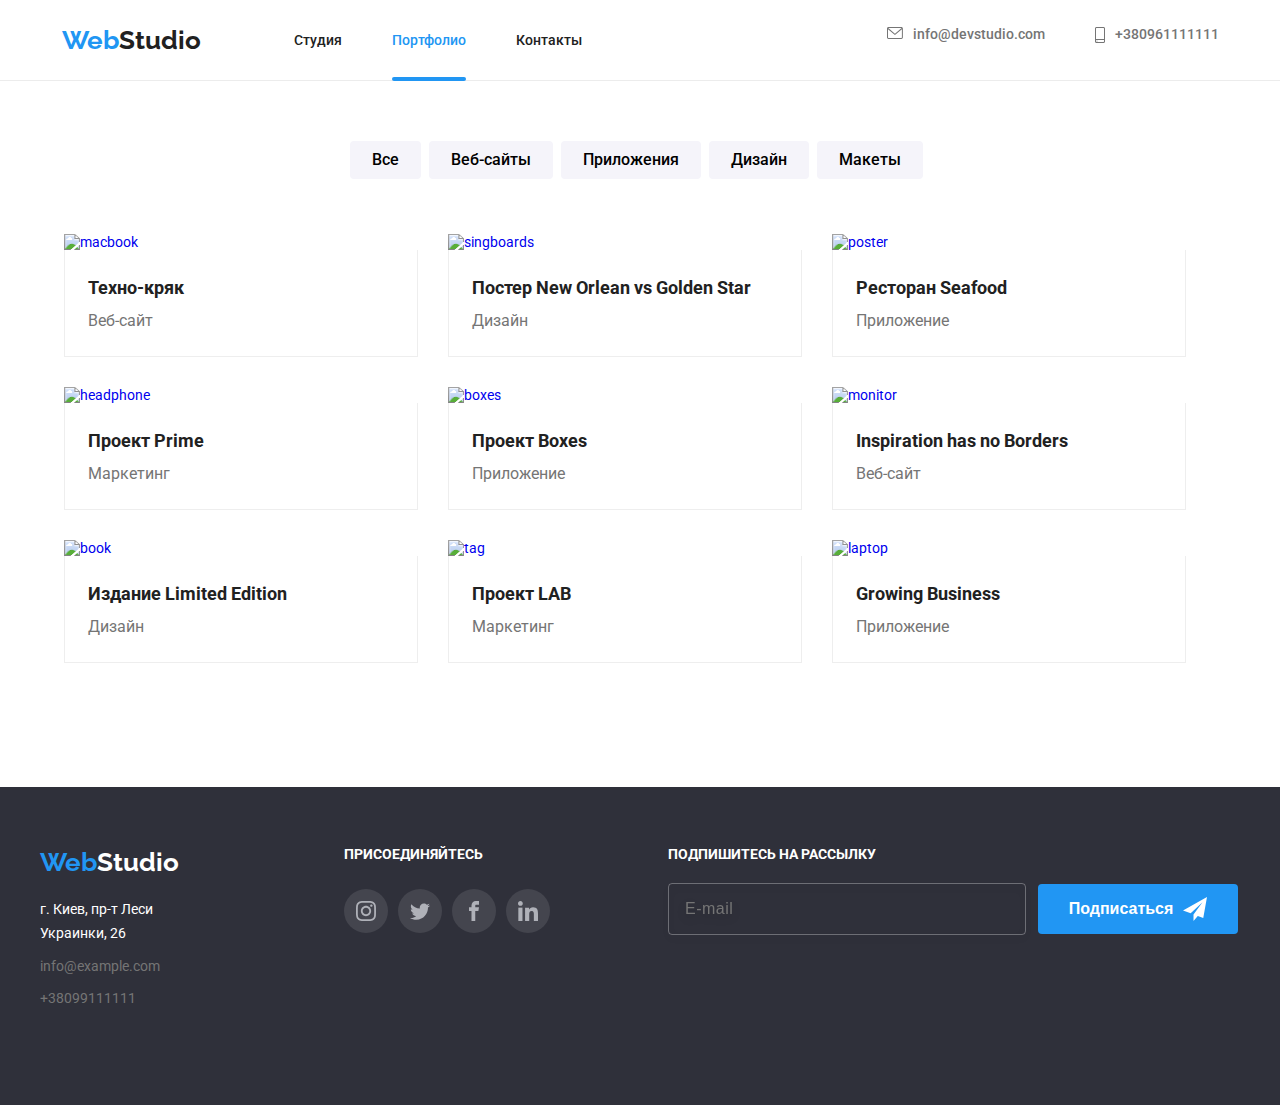
==== commit 6d4206bc: "1" ====
--- a/portfolio.html
+++ b/portfolio.html
@@ -15,7 +15,7 @@
     <link rel="stylesheet" href="css/main.min.css" type="text/css" >
 </head>
 <body>
- <!--    <header class="header">
+    <header class="header">
         <div class="container navigation-list">
             <nav class="logo">
                 <a href="" class="logo__image" target="blink">Web<span class="logo__image-part2">Studio</span>
@@ -59,12 +59,12 @@
             </svg>
         </button>
         </div>
-    </header> -->
+    </header> 
 
 
     <main>
         <!-- button-->
-      <!--  <section class="section button-section">
+        <section class="section button-section">
            <div class="container">
             <h1 hidden>Чем мы занимаесмя</h1>
                 <ul class="portfolio-buttons">
@@ -78,12 +78,21 @@
                     </li>
                     <li class="portfolio-buttons__butn"><button type="button" class="portfolio-buttons__button-second">Макеты</button>
                     </li>
-                </ul>      -->
+                </ul>      
 <!--portfolio-->
                 <ul class="portfolio">
                     <li class="portfolio__item"> <a href="#">
                         <div class="portfolio__card">
-                        <img src="./image/macbook.jpg" alt="macbook">
+                        <img 
+                       srcset="./image/pf1-mob-1x.jpg 1x, 
+                                ./image/pf1-mob-2x.jpg 2x"
+                                 srcset="./image/pf1-tab-1x.jpg 1x, 
+                                ./image/pf1-tab-2x.jpg 2x"
+                                 srcset="./image/pf1-desk-1x.jpg 1x, 
+                                ./image/pf1-desk-2x.jpg 2x"
+                                src="./image/macbook.jpg"
+                            class="portfolio__pic"
+                                alt="macbook">
                         <div class="overlay">
                             <p>
                                 Технокряк это современная площадка распространения коронавируса. Компании используют эту платформу для цифрового
@@ -98,7 +107,15 @@
                     </li>
                     <li class="portfolio__item"> <a href="#">
                         <div class="portfolio__card">
-                        <img src="./image/singboards.jpg" alt="singboards">
+                        <img   srcset="./image/pf2-mob-1x.jpg 1x, 
+                                ./image/pf2-mob-2x.jpg 2x"
+                                 srcset="./image/pf2-tab-1x.jpg 1x, 
+                                ./image/pf2-tab-1x.jpg 2x"
+                                 srcset="./image/pf2-desk-1x.jpg 1x, 
+                                ./image/pf2-desk-2x.jpg 2x"
+                       
+                        class="portfolio__pic"
+                        alt="singboards">
                         <div class="overlay">
                             <p>
                                 Технокряк это современная площадка распространения коронавируса. Компании используют эту платформу для цифрового
@@ -113,7 +130,15 @@
                     </li>
                     <li class="portfolio__item"> <a href="#">
                         <div class="portfolio__card">
-                        <img src="./image/poster.jpg" alt="poster">
+                        <img  srcset="./image/pf3-mob-1x.jpg 1x, 
+                                ./image/pf3-mob-2x.jpg 2x"
+                                 srcset="./image/pf3-tab-1x.jpg 1x, 
+                                ./image/pf3-tab-1x.jpg 2x"
+                                 srcset="./image/pf3-desk-1x.jpg 1x, 
+                                ./image/pf3-desk-2x.jpg 2x"
+                    
+                        class="portfolio__pic" 
+                        alt="poster">
                         <div class="overlay">
                             <p>
                                 Технокряк это современная площадка распространения коронавируса. Компании используют эту платформу для цифрового
@@ -128,7 +153,14 @@
                     </li>
                     <li class="portfolio__item"> <a href="#">
                         <div class="portfolio__card">
-                        <img src="./image/headphone.jpg" alt="headphone">
+                        <img  srcset="./image/pf4-mob-1x.jpg 1x, 
+                                ./image/pf4-mob-2x.jpg 2x"
+                                 srcset="./image/pf4-tab-1x.jpg 1x, 
+                                ./image/pf4-tab-1x.jpg 2x"
+                                 srcset="./image/pf4-desk-1x.jpg 1x, 
+                                ./image/pf4-desk-2x.jpg 2x"
+                        class="portfolio__pic"
+                        alt="headphone">
                         <div class="overlay">
                             <p>
                                 Технокряк это современная площадка распространения коронавируса. Компании используют эту платформу для цифрового
@@ -143,7 +175,14 @@
                     </li>
                     <li class="portfolio__item"> <a href="#">
                         <div class="portfolio__card">
-                        <img src="./image/boxes.jpg" alt="boxes">
+                        <img srcset="./image/pf5-mob-1x.jpg 1x, 
+                                ./image/pf5-mob-2x.jpg 2x"
+                                 srcset="./image/pf5-tab-1x.jpg 1x, 
+                                ./image/pf5-tab-1x.jpg 2x"
+                                 srcset="./image/pf5-desk-1x.jpg 1x, 
+                                ./image/pf5-desk-2x.jpg 2x"
+                        class="portfolio__pic"
+                        alt="boxes">
                         <div class="overlay">
                             <p>
                                 Технокряк это современная площадка распространения коронавируса. Компании используют эту платформу для цифрового
@@ -158,7 +197,14 @@
                     </li>
                     <li class="portfolio__item"> <a href="#">
                         <div class="portfolio__card">
-                        <img src="./image/monitor.jpg" alt="monitor">
+                        <img srcset="./image/pf6-mob-1x.jpg 1x, 
+                                ./image/pf6-mob-2x.jpg 2x"
+                                 srcset="./image/pf6-tab-1x.jpg 1x, 
+                                ./image/pf6-tab-1x.jpg 2x"
+                                 srcset="./image/pf6-desk-1x.jpg 1x, 
+                                ./image/pf6-desk-2x.jpg 2x"
+                        class="portfolio__pic"
+                         alt="monitor">
                         <div class="overlay">
                             <p>
                                 Технокряк это современная площадка распространения коронавируса. Компании используют эту платформу для цифрового
@@ -173,7 +219,14 @@
                     </li>
                     <li class="portfolio__item"><a href="#">
                         <div class="portfolio__card">
-                        <img src="./image/book.jpg" alt="book">
+                        <img srcset="./image/pf7-mob-1x.jpg 1x, 
+                                ./image/pf7-mob-2x.jpg 2x"
+                                 srcset="./image/pf7-tab-1x.jpg 1x, 
+                                ./image/pf7-tab-1x.jpg 2x"
+                                 srcset="./image/pf7-desk-1x.jpg 1x, 
+                                ./image/pf7-desk-2x.jpg 2x"
+                        class="portfolio__pic" 
+                        alt="book">
                         <div class="overlay">
                             <p>
                                 Технокряк это современная площадка распространения коронавируса. Компании используют эту платформу для цифрового
@@ -188,7 +241,15 @@
                     </li>
                     <li class="portfolio__item"> <a href="#">
                         <div class="portfolio__card">
-                        <img src="./image/tag.jpg" alt="tag">
+                        <img 
+                        srcset="./image/pf8-mob-1x.jpg 1x, 
+                                ./image/pf8-mob-2x.jpg 2x"
+                                 srcset="./image/pf8-tab-1x.jpg 1x, 
+                                ./image/pf8-tab-1x.jpg 2x"
+                                 srcset="./image/pf8-desk-1x.jpg 1x, 
+                                ./image/pf8-desk-2x.jpg 2x"
+                                class="portfolio__pic" 
+                                alt="tag">
                         <div class="overlay">
                             <p>
                                 Технокряк это современная площадка распространения коронавируса. Компании используют эту платформу для цифрового
@@ -203,7 +264,14 @@
                     </li>
                     <li class="portfolio__item"> <a href="#">
                         <div class="portfolio__card">
-                        <img src="./image/laptop.jpg" alt="laptop">
+                        <img srcset="./image/pf9-mob-1x.jpg 1x, 
+                                ./image/pf9-mob-2x.jpg 2x"
+                                 srcset="./image/pf9-tab-1x.jpg 1x, 
+                                ./image/pf9-tab-1x.jpg 2x"
+                                 srcset="./image/pf9-desk-1x.jpg 1x, 
+                                ./image/pf9-desk-2x.jpg 2x"
+                        class="portfolio__pic"
+                        alt="laptop">
                         <div class="overlay">
                             <p>
                                 Технокряк это современная площадка распространения коронавируса. Компании используют эту платформу для цифрового
@@ -221,61 +289,61 @@
         </section>
     </main>
    
-<footer class="footer">
+<footer class="footer section">
     <div class="container footer__box">
-        <div class="box1">
-            <a href="#" class="footer__logo-image" target="blink">Web<span class="footer__logo-im-part">Studio</span>
-            </a>
-            <address>
-                <ul class="addres">
-                    <li><a href="https://goo.gl/maps/ie4uHoUFQD95xDHH9" class="addres_map-link">г. Киев, пр-т Леси
-                            Украинки, 26 </a></li>
-                    <li><a href="info@example.com" class="addres__contacts">info@example.com </a></li>
-                    <li><a href="tel=+38099111111" class="addres__contacts">+38099111111</a></li>
+        <div class="tablet">
+            <div class="box1">
+                <a href="#" class="footer__logo-image" target="blink">Web<span
+                        class="footer__logo-im-part">Studio</span> </a>
+                <address>
+                    <ul class="addres">
+                        <li><a href="https://goo.gl/maps/ie4uHoUFQD95xDHH9" class="addres_map-link">г. Киев, пр-т Леси
+                                Украинки, 26 </a></li>
+                        <li><a href="info@example.com" class="addres__contacts">info@example.com </a></li>
+                        <li><a href="tel=+38099111111" class="addres__contacts">+38099111111</a></li>
+                    </ul>
+                </address>
+            </div>
+
+
+            <div class="footer-social">
+                <h2 class="footer-social__join"> ПРИСОЕДИНЯЙТЕСЬ</h2>
+                <ul class="social">
+                    <li class="social__item">
+                        <a class="social__item-footer" href="https://www.instagram.com/" target="blank">
+                            <svg class="social__icon">
+                                <use href="image/symbol-defs.svg#icon-instagram"> </use>
+                            </svg>
+                        </a>
+                    </li>
+                    <li class="social__item">
+                        <a class="social__item-footer" href="https://twitter.com/" target="blank">
+                            <svg class="social__icon">
+                                <use href="image/symbol-defs.svg#icon-twitter"> </use>
+                            </svg>
+                        </a>
+                    </li>
+                    <li class="social__item">
+                        <a class="social__item-footer" href="https://facebook.com/" target="blank">
+                            <svg class="social__icon">
+                                <use href="image/symbol-defs.svg#icon-facebook"> </use>
+                            </svg>
+                        </a>
+                    </li>
+                    <li class="social__item">
+                        <a class="social__item-footer" href="https://www.linkedin.com/" target="blank">
+                            <svg class="social__icon">
+                                <use href="image/symbol-defs.svg#icon-linkedin-1"> </use>
+                            </svg>
+                        </a>
+                    </li>
                 </ul>
-            </address>
-        </div>
-
-
-        <div class="footer-social">
-            <h2 class="footer-social__join"> ПРИСОЕДИНЯЙТЕСЬ</h2>
-            <ul class="social">
-                <li class="social__item">
-                    <a class="social__item-footer" href="https://www.instagram.com/" target="blank">
-                        <svg class="social__icon">
-                            <use href="image/symbol-defs.svg#icon-instagram"> </use>
-                        </svg>
-                    </a>
-                </li>
-                <li class="social__item">
-                    <a class="social__item-footer" href="https://twitter.com/" target="blank">
-                        <svg class="social__icon">
-                            <use href="image/symbol-defs.svg#icon-twitter"> </use>
-                        </svg>
-                    </a>
-                </li>
-                <li class="social__item">
-                    <a class="social__item-footer" href="https://facebook.com/" target="blank">
-                        <svg class="social__icon">
-                            <use href="image/symbol-defs.svg#icon-facebook"> </use>
-                        </svg>
-                    </a>
-                </li>
-                <li class="social__item">
-                    <a class="social__item-footer" href="https://www.linkedin.com/" target="blank">
-                        <svg class="social__icon">
-                            <use href="image/symbol-defs.svg#icon-linkedin-1"> </use>
-                        </svg>
-                    </a>
-                </li>
-            </ul>
+            </div>
         </div>
         <form class="mailing-form">
             <h2 class="mailing-form__title"> ПОДПИШИТЕСЬ НА РАССЫЛКУ</h2>
             <div class="mailing-form__subscribe">
-                <label>
-                    <input type="email" class="mailing-form__e-mail-window" name="email" placeholder="E-mail">
-                </label>
+                <input type="email" class="mailing-form__e-mail-window" name="email" placeholder="E-mail">
                 <button type="button" class="mailing__button">Подписаться
                     <svg class="mailing__button-icon" width="24" height="24">
                         <use href="image/symbol-defs-hw-06.svg#icon-4"></use>
--- a/css/main.min.css
+++ b/css/main.min.css
@@ -1,2 +1,2 @@
-:root{--brand-color: #2f303a;--button-color: #2196f3;--text-primary: #212121;--sup-head-color: #ffffff;--text-secondary-color: #757575;--secondar-button-color: #f5f4fa;--primary-fonts: Roboto}a{text-decoration:none}*{list-style:none;margin:0;padding:0;border:0}.container{margin-left:auto;margin-right:auto;width:100%}@media screen and (min-width: 480px){.container{width:480px}}@media screen and (min-width: 768px){.container{width:768px}}@media screen and (min-width: 1200px){.container{width:1200px}}.section{padding-top:94px;padding-bottom:94px;background-color:var(--sup-head-color);width:100%}body{font-family:var(--primary-fonts),sans-serif;font-size:14px;letter-spacing:0.03;color:var(--text-primary)}.header{position:relative;border-bottom:1px solid #ececec}.navigation-list{display:-webkit-box;display:-webkit-flex;display:-ms-flexbox;display:flex;-webkit-align-content:flex-start;-ms-flex-line-pack:start;align-content:flex-start;-webkit-box-align:center;-webkit-align-items:center;-ms-flex-align:center;align-items:center;-webkit-box-pack:justify;-webkit-justify-content:space-between;-ms-flex-pack:justify;justify-content:space-between;padding-left:15px;padding-right:15px}@media screen and (min-width: 768px){.navigation-list{-webkit-box-pack:center;-webkit-justify-content:center;-ms-flex-pack:center;justify-content:center}}.mobile__button{display:-webkit-inline-box;display:-webkit-inline-flex;display:-ms-inline-flexbox;display:inline-flex;border:none;background-color:transparent;padding:12px 8px}@media screen and (min-width: 767px){.mobile__button{display:none}}.burger-btn{background-color:unset;border:unset;padding:unset;line-height:0;fill:currentColor;-webkit-transition:fill 250ms cubic-bezier(0.4, 0, 0.2, 1);-o-transition:fill 250ms cubic-bezier(0.4, 0, 0.2, 1);transition:fill 250ms cubic-bezier(0.4, 0, 0.2, 1)}.logo{display:-webkit-box;display:-webkit-flex;display:-ms-flexbox;display:flex;-webkit-box-align:center;-webkit-align-items:center;-ms-flex-align:center;align-items:center;-webkit-box-pack:right;-webkit-justify-content:right;-ms-flex-pack:right;justify-content:right;height:80px}.logo__image{color:var(--button-color);font-family:Raleway;font-style:normal;font-weight:bold;font-size:24px;line-height:1.2}@media screen and (min-width: 1200px){.logo__image{font-size:26px;line-height:1.16}}.logo__image-part2{font-family:Raleway;font-style:normal;font-weight:bold;font-size:26px;line-height:1.2;color:var(--text-primary)}@media screen and (min-width: 1200px){.logo__image-part2{font-size:26px;line-height:1.16}}.footer__logo-image{display:inline-block;margin-bottom:20px;color:var(--button-color);font-family:Raleway;font-style:normal;font-weight:bold;font-size:26px;line-height:1.2}.footer__logo-im-part{color:var(--sup-head-color)}.submenu{display:none}@media screen and (min-width: 767px){.submenu{display:-webkit-box;display:-webkit-flex;display:-ms-flexbox;display:flex;margin-right:84px;margin-left:88px}}@media screen and (min-width: 1200px){.submenu{margin-right:305px;margin-left:93px}}.submenu :last-child{padding-right:0}.submenu__bar{display:block;padding-right:50px}.submenu__link{display:block;padding-top:32px;padding-bottom:32px;color:var(--text-primary);font-weight:500;font-size:14px;line-height:1.15;-webkit-transition-property:color;-o-transition-property:color;transition-property:color;-webkit-transition-duration:250ms;-o-transition-duration:250ms;transition-duration:250ms;-webkit-transition-timing-function:cubic-bezier(0.4, 0, 0.2, 1);-o-transition-timing-function:cubic-bezier(0.4, 0, 0.2, 1);transition-timing-function:cubic-bezier(0.4, 0, 0.2, 1);-webkit-transition-delay:0;-o-transition-delay:0;transition-delay:0}.submenu__link:hover,.submenu__link:focus{color:var(--button-color)}.mark{position:relative;color:var(--button-color)}.mark::after{content:"";position:absolute;bottom:-1px;left:0;-webkit-border-radius:2px;border-radius:2px;width:100%;height:4px;background-color:var(--button-color)}.feedback{display:none}@media screen and (min-width: 768px){.feedback{display:-webkit-box;display:-webkit-flex;display:-ms-flexbox;display:flex;-webkit-flex-wrap:wrap;-ms-flex-wrap:wrap;flex-wrap:wrap}}@media screen and (min-width: 1200px){.feedback{-webkit-box-align:center;-webkit-align-items:center;-ms-flex-align:center;align-items:center}}.feedback__icon1{fill:currentColor;margin-right:10px;vertical-align:middle}.feedback__icon1:hover{fill:var(--button-color)}.feedback__contacts{display:-webkit-box;display:-webkit-flex;display:-ms-flexbox;display:flex;-webkit-box-align:center;-webkit-align-items:center;-ms-flex-align:center;align-items:center}@media screen and (min-width: 1200px){.feedback__contacts{margin-right:50px}.feedback__contacts:last-child{margin:0}}.feedback__link{display:-webkit-box;display:-webkit-flex;display:-ms-flexbox;display:flex;color:var(--text-secondary-color);font-size:14px;line-height:1.14;font-weight:500;padding-top:32px;padding-bottom:32px;-webkit-transition-property:color;-o-transition-property:color;transition-property:color;-webkit-transition-duration:250ms;-o-transition-duration:250ms;transition-duration:250ms;-webkit-transition-timing-function:cubic-bezier(0.4, 0, 0.2, 1);-o-transition-timing-function:cubic-bezier(0.4, 0, 0.2, 1);transition-timing-function:cubic-bezier(0.4, 0, 0.2, 1);-webkit-transition-delay:0;-o-transition-delay:0;transition-delay:0}.feedback__link:hover,.feedback__link:focus{color:var(--button-color)}@media screen and (min-width: 767px){.feedback__link{padding-top:0px;padding-bottom:0px;margin-bottom:10px}}.slogan__title{margin-bottom:30px;white-space:pre;color:var(--sup-head-color);font-weight:900;font-size:26px;line-height:1.36;text-align:center}@media screen and (min-width: 767px){.slogan__title{font-size:44px}}.slogan__button{cursor:pointer;width:200px;height:50px;background:var(--button-color);font-weight:bold;font-size:16px;line-height:1.87;color:var(--sup-head-color);-webkit-border-radius:4px;border-radius:4px;position:relative}.slogan{background-image:-webkit-gradient(linear, left top, left bottom, from(rgba(47,48,58,0.4)), to(rgba(47,48,58,0.4))),url(../../image/hero-mob-1x.jpg);background-image:-webkit-linear-gradient(rgba(47,48,58,0.4), rgba(47,48,58,0.4)),url(../../image/hero-mob-1x.jpg);background-image:-o-linear-gradient(rgba(47,48,58,0.4), rgba(47,48,58,0.4)),url(../../image/hero-mob-1x.jpg);background-image:linear-gradient(rgba(47,48,58,0.4), rgba(47,48,58,0.4)),url(../../image/hero-mob-1x.jpg);background-repeat:no-repeat;background-position:center;-webkit-background-size:cover;background-size:cover;text-align:center;padding:188px 0}@media (min-device-pixel-ratio: 2), (-webkit-min-device-pixel-ratio: 2), (-o-min-device-pixel-ratio: 2/1), (min-resolution: 192dpi), (min-resolution: 2dppx){.slogan{background-image:-webkit-gradient(linear, left top, left bottom, from(rgba(47,48,58,0.4)), to(rgba(47,48,58,0.4))),url(../image/hero-mob-2x.jpg);background-image:-webkit-linear-gradient(rgba(47,48,58,0.4), rgba(47,48,58,0.4)),url(../image/hero-mob-2x.jpg);background-image:-o-linear-gradient(rgba(47,48,58,0.4), rgba(47,48,58,0.4)),url(../image/hero-mob-2x.jpg);background-image:linear-gradient(rgba(47,48,58,0.4), rgba(47,48,58,0.4)),url(../image/hero-mob-2x.jpg)}}@media screen and (min-width: 767px){.slogan{background-image:-webkit-gradient(linear, left top, left bottom, from(rgba(47,48,58,0.4)), to(rgba(47,48,58,0.4))),url(../image/hero-tab-1x.jpg);background-image:-webkit-linear-gradient(rgba(47,48,58,0.4), rgba(47,48,58,0.4)),url(../image/hero-tab-1x.jpg);background-image:-o-linear-gradient(rgba(47,48,58,0.4), rgba(47,48,58,0.4)),url(../image/hero-tab-1x.jpg);background-image:linear-gradient(rgba(47,48,58,0.4), rgba(47,48,58,0.4)),url(../image/hero-tab-1x.jpg);max-width:1600px;background-repeat:no-repeat;background-position:center;margin:auto;-webkit-background-size:cover;background-size:cover;text-align:center;padding-top:200px;padding-bottom:200px}}@media screen and (min-width: 767px) and (min-device-pixel-ratio: 2), screen and (min-width: 767px) and (-webkit-min-device-pixel-ratio: 2), screen and (min-width: 767px) and (-o-min-device-pixel-ratio: 2/1), screen and (min-width: 767px) and (min-resolution: 192dpi), screen and (min-width: 767px) and (min-resolution: 2dppx){.slogan{background-image:-webkit-gradient(linear, left top, left bottom, from(rgba(47,48,58,0.4)), to(rgba(47,48,58,0.4))),url(../image/hero-tab-2x.jpg);background-image:-webkit-linear-gradient(rgba(47,48,58,0.4), rgba(47,48,58,0.4)),url(../image/hero-tab-2x.jpg);background-image:-o-linear-gradient(rgba(47,48,58,0.4), rgba(47,48,58,0.4)),url(../image/hero-tab-2x.jpg);background-image:linear-gradient(rgba(47,48,58,0.4), rgba(47,48,58,0.4)),url(../image/hero-tab-2x.jpg)}}@media screen and (min-width: 1200px){.slogan{background-image:-webkit-gradient(linear, left top, left bottom, from(rgba(47,48,58,0.4)), to(rgba(47,48,58,0.4))),url(../../image/hero-desk-1x.jpg);background-image:-webkit-linear-gradient(rgba(47,48,58,0.4), rgba(47,48,58,0.4)),url(../../image/hero-desk-1x.jpg);background-image:-o-linear-gradient(rgba(47,48,58,0.4), rgba(47,48,58,0.4)),url(../../image/hero-desk-1x.jpg);background-image:linear-gradient(rgba(47,48,58,0.4), rgba(47,48,58,0.4)),url(../../image/hero-desk-1x.jpg);background-repeat:no-repeat;background-position:center;-webkit-background-size:cover;background-size:cover;text-align:center;padding-top:200px;padding-bottom:200px}}@media screen and (min-width: 1200px) and (min-device-pixel-ratio: 2), screen and (min-width: 1200px) and (-webkit-min-device-pixel-ratio: 2), screen and (min-width: 1200px) and (-o-min-device-pixel-ratio: 2/1), screen and (min-width: 1200px) and (min-resolution: 192dpi), screen and (min-width: 1200px) and (min-resolution: 2dppx){.slogan{background-image:-webkit-gradient(linear, left top, left bottom, from(rgba(47,48,58,0.4)), to(rgba(47,48,58,0.4))),url(../image/hero-desk-2x.jpg);background-image:-webkit-linear-gradient(rgba(47,48,58,0.4), rgba(47,48,58,0.4)),url(../image/hero-desk-2x.jpg);background-image:-o-linear-gradient(rgba(47,48,58,0.4), rgba(47,48,58,0.4)),url(../image/hero-desk-2x.jpg);background-image:linear-gradient(rgba(47,48,58,0.4), rgba(47,48,58,0.4)),url(../image/hero-desk-2x.jpg)}}.advantage-section{padding-top:60px}@media screen and (min-width: 767px){.advantage-section{padding-top:94px;padding-bottom:0px}}.advantage{padding-left:15px;padding-right:15px}@media screen and (min-width: 768px){.advantage{display:-webkit-box;display:-webkit-flex;display:-ms-flexbox;display:flex;-webkit-box-align:center;-webkit-align-items:center;-ms-flex-align:center;align-items:center;-webkit-box-pack:center;-webkit-justify-content:center;-ms-flex-pack:center;justify-content:center;width:768px;-webkit-flex-wrap:wrap;-ms-flex-wrap:wrap;flex-wrap:wrap;margin-bottom:60px}}@media screen and (min-width: 1200px){.advantage{display:-webkit-box;display:-webkit-flex;display:-ms-flexbox;display:flex;-webkit-box-align:center;-webkit-align-items:center;-ms-flex-align:center;align-items:center;-webkit-box-pack:center;-webkit-justify-content:center;-ms-flex-pack:center;justify-content:center;width:1200px}}.advantage__list{margin-bottom:30px}@media screen and (min-width: 768px){.advantage__list{margin-right:30px;margin-bottom:0}}.advantage__picture{display:-webkit-box;display:-webkit-flex;display:-ms-flexbox;display:flex;margin-bottom:30px;padding:25px 192px;-webkit-border-radius:4px;border-radius:4px;background-color:var(--secondar-button-color);width:70px;height:70px}@media screen and (min-width: 768px){.advantage__picture{display:-webkit-box;display:-webkit-flex;display:-ms-flexbox;display:flex;-webkit-box-pack:justify;-webkit-justify-content:space-between;-ms-flex-pack:justify;justify-content:space-between;width:70px;height:70px;margin-bottom:30px;padding:25px 140px;-webkit-border-radius:4px;border-radius:4px;background-color:var(--secondar-button-color)}}@media screen and (min-width: 1200px){.advantage__picture{display:-webkit-box;display:-webkit-flex;display:-ms-flexbox;display:flex;-webkit-box-pack:justify;-webkit-justify-content:space-between;-ms-flex-pack:justify;justify-content:space-between;width:70px;height:70px;margin-bottom:30px;padding:25px 100px;-webkit-border-radius:4px;border-radius:4px;background-color:var(--secondar-button-color)}}.advantage__title{font-weight:bold;font-size:14px;line-height:1.14;margin-bottom:10px;text-align:center}@media screen and (min-width: 767px){.advantage__title{font-weight:bold;font-size:14px;line-height:1.14;margin-bottom:10px;text-align:start}}.advantage__subtitle{color:var(--text-secondary-color);font-size:14px;line-height:1.7}@media screen and (min-width: 767px){.advantage__subtitle{width:270px;color:var(--text-secondary-color);font-size:14px;line-height:1.7}}.doing{text-align:center;font-size:36px;line-height:1.16;font-weight:bold;padding-bottom:50px}.doing__list{display:-webkit-box;display:-webkit-flex;display:-ms-flexbox;display:flex;-webkit-box-pack:center;-webkit-justify-content:center;-ms-flex-pack:center;justify-content:center}.doing__table{padding:auto;margin-right:30px;position:relative}.doing__table:last-child{margin-right:0px}.doing__title{position:absolute;bottom:0px;width:370px;height:70px;background-color:rgba(47,48,58,0.8)}.doing__title>p{text-align:center;font-weight:bold;font-size:14px;line-height:1.14;text-align:center;letter-spacing:0.03em;text-transform:uppercase;padding:27px 82px;color:#ffffff}.doing_img-doing{width:370px}@media screen and (max-width: 767px){.doing-section{display:none}}@media screen and (max-width: 1199px){.doing-section{display:none}}.our-team-section{background-color:#f5f4fa;-webkit-background-size:cover;background-size:cover}.team{font-size:36px;line-height:1.16;font-weight:bold;text-align:center;padding-bottom:50px}@media screen and (min-width: 768px){.team__list{display:-webkit-box;display:-webkit-flex;display:-ms-flexbox;display:flex;-webkit-flex-wrap:wrap;-ms-flex-wrap:wrap;flex-wrap:wrap}}@media screen and (min-width: 1200px){.team__list{display:-webkit-box;display:-webkit-flex;display:-ms-flexbox;display:flex}}.team__card{background-color:var(--sup-head-color);-webkit-box-shadow:0px 1px 3px rgba(0,0,0,0.12),0px 1px 1px rgba(0,0,0,0.14),0px 2px 1px rgba(0,0,0,0.2);box-shadow:0px 1px 3px rgba(0,0,0,0.12),0px 1px 1px rgba(0,0,0,0.14),0px 2px 1px rgba(0,0,0,0.2);-webkit-border-radius:0px 0px 4px 4px;border-radius:0px 0px 4px 4px;margin-bottom:30px}@media screen and (min-width: 768px){.team__card{width:-webkit-calc((100% - 2 * 30px) / 2);width:calc((100% - 2 * 30px) / 2);margin:15px}}@media screen and (min-width: 1200px){.team__card{width:270px}}.team__card:last-child{margin-right:0px}.team__photo{display:block;max-width:100%;height:auto;padding-bottom:30px}.team__name{padding-bottom:10px;text-align:center;font-weight:500;font-size:16px;line-height:1.19;color:var(--text-primary)}.team__post{text-align:center;color:var(--text-secondary-color);font-size:16px;line-height:1.19}.social__item :hover,.social__item :focus{background-color:var(--button-color)}.social__item :hover .social__icon,.social__item :focus .social__icon{fill:white}.social{display:-webkit-box;display:-webkit-flex;display:-ms-flexbox;display:flex;-webkit-box-orient:horizontal;-webkit-box-direction:normal;-webkit-flex-direction:row;-ms-flex-direction:row;flex-direction:row;-webkit-box-pack:center;-webkit-justify-content:center;-ms-flex-pack:center;justify-content:center;padding-bottom:24px;padding-top:16px}.social__icon{width:20px;height:20px;color:#afb1b8;fill:currentColor;-webkit-transition-property:fill;-o-transition-property:fill;transition-property:fill;-webkit-transition-duration:250ms;-o-transition-duration:250ms;transition-duration:250ms;-webkit-transition-timing-function:cubic-bezier(0.4, 0, 0.2, 1);-o-transition-timing-function:cubic-bezier(0.4, 0, 0.2, 1);transition-timing-function:cubic-bezier(0.4, 0, 0.2, 1);-webkit-transition-delay:0;-o-transition-delay:0;transition-delay:0}.social__link{display:-webkit-box;display:-webkit-flex;display:-ms-flexbox;display:flex;-webkit-box-pack:center;-webkit-justify-content:center;-ms-flex-pack:center;justify-content:center;-webkit-box-align:center;-webkit-align-items:center;-ms-flex-align:center;align-items:center;width:44px;height:44px;-webkit-border-radius:50%;border-radius:50%;-webkit-transition-property:background-color;-o-transition-property:background-color;transition-property:background-color;-webkit-transition-duration:250ms;-o-transition-duration:250ms;transition-duration:250ms;-webkit-transition-timing-function:cubic-bezier(0.4, 0, 0.2, 1);-o-transition-timing-function:cubic-bezier(0.4, 0, 0.2, 1);transition-timing-function:cubic-bezier(0.4, 0, 0.2, 1);-webkit-transition-delay:0;-o-transition-delay:0;transition-delay:0}.img{display:block;max-width:100%;height:auto}.clients{text-align:center;font-size:36px;line-height:1.16;font-weight:bold;padding-bottom:15px}.client__list{display:-webkit-box;display:-webkit-flex;display:-ms-flexbox;display:flex;-webkit-flex-wrap:wrap;-ms-flex-wrap:wrap;flex-wrap:wrap;-webkit-box-pack:center;-webkit-justify-content:center;-ms-flex-pack:center;justify-content:center}@media screen and (min-width: 1200px){.client__list{display:-webkit-box;display:-webkit-flex;display:-ms-flexbox;display:flex;-webkit-flex-wrap:inherit;-ms-flex-wrap:inherit;flex-wrap:inherit;-webkit-box-pack:justify;-webkit-justify-content:space-between;-ms-flex-pack:justify;justify-content:space-between}}.client__list .clients__item{display:-webkit-box;display:-webkit-flex;display:-ms-flexbox;display:flex;-webkit-box-pack:center;-webkit-justify-content:center;-ms-flex-pack:center;justify-content:center;-webkit-box-align:center;-webkit-align-items:center;-ms-flex-align:center;align-items:center;color:#afb1b8;height:92px;border:1px solid;-webkit-border-radius:4px;border-radius:4px;background:#ffffff1a;-webkit-transition-property:border;-o-transition-property:border;transition-property:border;-webkit-transition-duration:250ms;-o-transition-duration:250ms;transition-duration:250ms;-webkit-transition-timing-function:cubic-bezier(0.4, 0, 0.2, 1);-o-transition-timing-function:cubic-bezier(0.4, 0, 0.2, 1);transition-timing-function:cubic-bezier(0.4, 0, 0.2, 1);-webkit-transition-delay:0;-o-transition-delay:0;transition-delay:0}.client__list .clients__card-border{width:-webkit-calc((100% - 2 * 30px) / 2);width:calc((100% - 2 * 30px) / 2);margin:15px}.client__list .clients__card-border :hover,.client__list .clients__card-border :focus{border:1px solid var(--button-color)}.client__list .clients__card-border:hover .clients__icon,.client__list .clients__card-border :focus .clients__icon{fill:var(--button-color);border:none}.client__list .clients__icon{width:106px;height:60px;fill:#afb1b8;-webkit-transition-property:fill;-o-transition-property:fill;transition-property:fill;-webkit-transition-duration:250ms;-o-transition-duration:250ms;transition-duration:250ms;-webkit-transition-timing-function:cubic-bezier(0.4, 0, 0.2, 1);-o-transition-timing-function:cubic-bezier(0.4, 0, 0.2, 1);transition-timing-function:cubic-bezier(0.4, 0, 0.2, 1);-webkit-transition-delay:0;-o-transition-delay:0;transition-delay:0}.footer{background-color:var(--brand-color);background-attachment:fixed;padding-top:60px;padding-bottom:60px}@media screen and (min-width: 1200px){.footer__box{display:-webkit-box;display:-webkit-flex;display:-ms-flexbox;display:flex}}.footer-social__join{color:var(--sup-head-color);font-style:normal;font-weight:bold;font-size:14px;line-height:1.14;text-align:center}@media screen and (min-width: 767px){.footer-social__join{color:var(--sup-head-color);font-style:normal;font-weight:bold;font-size:14px;line-height:1.14;padding-top:0px;padding-bottom:10px;text-align:start}}.social__item-footer{display:-webkit-box;display:-webkit-flex;display:-ms-flexbox;display:flex;-webkit-box-pack:center;-webkit-justify-content:center;-ms-flex-pack:center;justify-content:center;-webkit-box-align:center;-webkit-align-items:center;-ms-flex-align:center;align-items:center;width:44px;height:44px;-webkit-border-radius:50%;border-radius:50%;background-color:#ffffff1a;margin-right:10px;-webkit-transition-property:background-color;-o-transition-property:background-color;transition-property:background-color;-webkit-transition-duration:250ms;-o-transition-duration:250ms;transition-duration:250ms;-webkit-transition-timing-function:cubic-bezier(0.4, 0, 0.2, 1);-o-transition-timing-function:cubic-bezier(0.4, 0, 0.2, 1);transition-timing-function:cubic-bezier(0.4, 0, 0.2, 1);-webkit-transition-delay:0;-o-transition-delay:0;transition-delay:0}@media screen and (min-width: 768px){.tablet{display:-webkit-box;display:-webkit-flex;display:-ms-flexbox;display:flex;-webkit-box-pack:center;-webkit-justify-content:center;-ms-flex-pack:center;justify-content:center}}.box1{text-align:center;-webkit-box-pack:center;-webkit-justify-content:center;-ms-flex-pack:center;justify-content:center;margin-bottom:60px}@media screen and (min-width: 1200px){.box1{margin-right:70px;text-align:start;margin-bottom:0px}}@media screen and (min-width: 768px){.box1{margin-right:165px;margin-bottom:25px}}.addres{font-style:normal}.addres_map-link{display:inline-block;margin-bottom:9px;color:var(--sup-head-color);font-size:14px;line-height:1.7;-webkit-transition-property:color;-o-transition-property:color;transition-property:color;-webkit-transition-duration:250ms;-o-transition-duration:250ms;transition-duration:250ms;-webkit-transition-timing-function:cubic-bezier(0.4, 0, 0.2, 1);-o-transition-timing-function:cubic-bezier(0.4, 0, 0.2, 1);transition-timing-function:cubic-bezier(0.4, 0, 0.2, 1);-webkit-transition-delay:0;-o-transition-delay:0;transition-delay:0}.addres_map-link:hover,.addres_map-link:focus{color:var(--button-color)}.addres__contacts{display:inline-block;color:var(--text-secondary-color);font-size:14px;line-height:1.7;margin-bottom:9px;-webkit-transition-property:color;-o-transition-property:color;transition-property:color;-webkit-transition-duration:250ms;-o-transition-duration:250ms;transition-duration:250ms;-webkit-transition-timing-function:cubic-bezier(0.4, 0, 0.2, 1);-o-transition-timing-function:cubic-bezier(0.4, 0, 0.2, 1);transition-timing-function:cubic-bezier(0.4, 0, 0.2, 1);-webkit-transition-delay:0;-o-transition-delay:0;transition-delay:0}.addres__contacts:hover,.addres__contacts:focus{color:var(--button-color)}.mailing-form{display:-webkit-box;display:-webkit-flex;display:-ms-flexbox;display:flex;-webkit-box-orient:vertical;-webkit-box-direction:normal;-webkit-flex-direction:column;-ms-flex-direction:column;flex-direction:column;margin-top:35px;text-align:center;padding-left:15px;padding-right:15px}@media screen and (min-width: 1200px){.mailing-form{margin-left:93px;margin-top:0;text-align:start}}.mailing-form__subscribe{display:-webkit-box;display:-webkit-flex;display:-ms-flexbox;display:flex;-webkit-box-orient:vertical;-webkit-box-direction:normal;-webkit-flex-direction:column;-ms-flex-direction:column;flex-direction:column;-webkit-box-pack:center;-webkit-justify-content:center;-ms-flex-pack:center;justify-content:center;-webkit-box-align:center;-webkit-align-items:center;-ms-flex-align:center;align-items:center}@media screen and (min-width: 1200px){.mailing-form__subscribe{display:-webkit-box;display:-webkit-flex;display:-ms-flexbox;display:flex;-webkit-box-orient:horizontal;-webkit-box-direction:normal;-webkit-flex-direction:row;-ms-flex-direction:row;flex-direction:row}}.mailing{-webkit-box-orient:horizontal;-webkit-box-direction:normal;-webkit-flex-direction:row;-ms-flex-direction:row;flex-direction:row}.mailing-form__title{color:var(--sup-head-color);font-style:normal;font-weight:bold;font-size:14px;line-height:1.14;margin-bottom:20px}.mailing-form__e-mail-window{cursor:pointer;padding:15px 16px;font-size:16px;line-height:20px;letter-spacing:0.03em;color:rgba(255,255,255,0.6);background-color:inherit;width:100%;max-width:450px;border:1px solid rgba(255,255,255,0.3);-webkit-box-sizing:border-box;box-sizing:border-box;-webkit-filter:drop-shadow(0px 4px 4px rgba(0,0,0,0.15));filter:drop-shadow(0px 4px 4px rgba(0,0,0,0.15));-webkit-border-radius:4px;border-radius:4px;margin-bottom:20px}@media screen and (min-width: 1200px){.mailing-form__e-mail-window{width:358px;margin-bottom:0}}.mailing__button{width:200px;height:50px;background:var(--button-color);font-weight:bold;font-size:16px;line-height:1.87;color:var(--sup-head-color);-webkit-border-radius:4px;border-radius:4px;display:-webkit-box;display:-webkit-flex;display:-ms-flexbox;display:flex;-webkit-box-align:center;-webkit-align-items:center;-ms-flex-align:center;align-items:center;-webkit-box-pack:center;-webkit-justify-content:center;-ms-flex-pack:center;justify-content:center}@media screen and (min-width: 1200px){.mailing__button{margin-left:12px}}.mailing__button-icon{margin-left:10px}.backdrop{width:100%;height:100%;background:rgba(0,0,0,0.2);position:fixed;top:0}.backdrop.is-hidden .modal{-webkit-transform:scale(5);-ms-transform:scale(5);transform:scale(5);-webkit-transition:-webkit-transform 1500ms cubic-bezier(0.4, 0, 0.2, 1);transition:-webkit-transform 1500ms cubic-bezier(0.4, 0, 0.2, 1);-o-transition:transform 1500ms cubic-bezier(0.4, 0, 0.2, 1);transition:transform 1500ms cubic-bezier(0.4, 0, 0.2, 1);transition:transform 1500ms cubic-bezier(0.4, 0, 0.2, 1), -webkit-transform 1500ms cubic-bezier(0.4, 0, 0.2, 1)}.modal{position:absolute;width:528px;background-color:var(--sup-head-color);top:50%;left:50%;-webkit-transform:translate(-50%, -50%);-ms-transform:translate(-50%, -50%);transform:translate(-50%, -50%)}.modal__button{cursor:pointer;border:1px solid #999999;background-color:transparent;width:30px;height:30px;-webkit-border-radius:50%;border-radius:50%;position:absolute;top:10px;right:10px;display:-webkit-box;display:-webkit-flex;display:-ms-flexbox;display:flex;-webkit-box-align:center;-webkit-align-items:center;-ms-flex-align:center;align-items:center;-webkit-box-pack:center;-webkit-justify-content:center;-ms-flex-pack:center;justify-content:center}.modal__button :hover{-webkit-transition-property:fill;-o-transition-property:fill;transition-property:fill;-webkit-transition-duration:250ms;-o-transition-duration:250ms;transition-duration:250ms;-webkit-transition-timing-function:cubic-bezier(0.4, 0, 0.2, 1);-o-transition-timing-function:cubic-bezier(0.4, 0, 0.2, 1);transition-timing-function:cubic-bezier(0.4, 0, 0.2, 1);fill:var(--button-color)}.backdrop.is-hidden{visibility:hidden;opacity:0;pointer-events:none}label{display:-webkit-box;display:-webkit-flex;display:-ms-flexbox;display:flex;-webkit-box-orient:vertical;-webkit-box-direction:normal;-webkit-flex-direction:column;-ms-flex-direction:column;flex-direction:column;margin-bottom:20px;position:relative}@media screen and (min-width: 767px){label{display:-webkit-box;display:-webkit-flex;display:-ms-flexbox;display:flex;-webkit-box-orient:vertical;-webkit-box-direction:normal;-webkit-flex-direction:column;-ms-flex-direction:column;flex-direction:column;margin-bottom:10px;position:relative}}.form{padding:40px 39px 28px 41px}.form__head{font-weight:bold;font-size:20px;line-height:1.15;text-align:center;letter-spacing:0.03em;color:#212121;margin-bottom:12px}.nameicon :focus{border:none}input{outline:none}.modal__text{font-weight:normal;font-size:12px;line-height:1.16;letter-spacing:0.01em;color:#757575;margin-bottom:4px}.input-text{height:120px;border:1px solid rgba(33,33,33,0.2);-webkit-box-sizing:border-box;box-sizing:border-box;-webkit-border-radius:4px;border-radius:4px;font-weight:normal;font-size:12px;line-height:1.16;letter-spacing:0.01em;font-family:inherit;font-size:12px;line-height:14px;padding:12px 16px}.input-text::-webkit-input-placeholder{color:rgba(117,117,117,0.5)}.input-text:-ms-input-placeholder{color:rgba(117,117,117,0.5)}.input-text::-ms-input-placeholder{color:rgba(117,117,117,0.5)}.input-text::placeholder{color:rgba(117,117,117,0.5)}.input-text:focus{-webkit-transition-property:outline;-o-transition-property:outline;transition-property:outline;-webkit-transition-duration:250ms;-o-transition-duration:250ms;transition-duration:250ms;-webkit-transition-timing-function:cubic-bezier(0.4, 0, 0.2, 1);-o-transition-timing-function:cubic-bezier(0.4, 0, 0.2, 1);transition-timing-function:cubic-bezier(0.4, 0, 0.2, 1);outline:1px solid var(--button-color)}.modal__conditions-text{display:-webkit-box;display:-webkit-flex;display:-ms-flexbox;display:flex;-webkit-box-orient:horizontal;-webkit-box-direction:normal;-webkit-flex-direction:row;-ms-flex-direction:row;flex-direction:row;-webkit-flex-wrap:wrap;-ms-flex-wrap:wrap;flex-wrap:wrap;-webkit-box-pack:center;-webkit-justify-content:center;-ms-flex-pack:center;justify-content:center;-webkit-box-align:center;-webkit-align-items:center;-ms-flex-align:center;align-items:center;font-weight:normal;font-size:14px;line-height:1.7;letter-spacing:0.03em;color:#757575;margin-top:20px}.modal__policy{position:absolute;width:1px;height:1px;margin:-1px;border:0px;padding:0px;clip:rect(0 0 0 0);overflow:hidden}.modal__conditions-text::before{content:"";width:16px;height:15px;border:1px solid #212121;-webkit-border-radius:2px;border-radius:2px;margin-right:7px}.modal__policy:checked+.modal__conditions-text::before{background-image:url(../image/svg/iconcheck.svg);background-repeat:no-repeat;-webkit-background-size:contain;background-size:contain;background-position:center;border-color:var(--button-color)}.blue-text-conditions{font-family:inherit;font-size:inherit;color:var(--button-color);margin-left:3px}.button-modal-center{display:-webkit-box;display:-webkit-flex;display:-ms-flexbox;display:flex;-webkit-box-pack:center;-webkit-justify-content:center;-ms-flex-pack:center;justify-content:center;margin-top:30px}.button-modal{cursor:pointer;width:200px;height:50px;background:var(--button-color);font-weight:bold;font-size:16px;line-height:1.87;color:var(--sup-head-color);-webkit-border-radius:4px;border-radius:4px;margin-left:12px;display:-webkit-box;display:-webkit-flex;display:-ms-flexbox;display:flex;-webkit-box-align:center;-webkit-align-items:center;-ms-flex-align:center;align-items:center;-webkit-box-pack:center;-webkit-justify-content:center;-ms-flex-pack:center;justify-content:center}.label__icon{display:block;width:12px;height:12px;position:absolute;top:55%;left:15px}.label__icon-tel{display:block;width:13px;height:13px;position:absolute;top:55%;left:15px}.label__icon-mail{display:block;width:15px;height:12px;position:absolute;top:55%;left:15px}.name__icon{padding:8px;font-family:inherit;border:1px solid rgba(33,33,33,0.2);-webkit-box-sizing:border-box;box-sizing:border-box;-webkit-border-radius:4px;border-radius:4px;padding-left:42px}.name__icon:focus{border:1px solid var(--button-color)}.name__icon:focus ~ .label__icon{-webkit-transition-property:fill;-o-transition-property:fill;transition-property:fill;-webkit-transition-duration:250ms;-o-transition-duration:250ms;transition-duration:250ms;-webkit-transition-timing-function:cubic-bezier(0.4, 0, 0.2, 1);-o-transition-timing-function:cubic-bezier(0.4, 0, 0.2, 1);transition-timing-function:cubic-bezier(0.4, 0, 0.2, 1);fill:var(--button-color)}.name__icon:focus ~ .label__icon-tel{-webkit-transition-property:fill;-o-transition-property:fill;transition-property:fill;-webkit-transition-duration:250ms;-o-transition-duration:250ms;transition-duration:250ms;-webkit-transition-timing-function:cubic-bezier(0.4, 0, 0.2, 1);-o-transition-timing-function:cubic-bezier(0.4, 0, 0.2, 1);transition-timing-function:cubic-bezier(0.4, 0, 0.2, 1);fill:var(--button-color)}.name__icon:focus ~ .label__icon-mail{-webkit-transition-property:fill;-o-transition-property:fill;transition-property:fill;-webkit-transition-duration:250ms;-o-transition-duration:250ms;transition-duration:250ms;-webkit-transition-timing-function:cubic-bezier(0.4, 0, 0.2, 1);-o-transition-timing-function:cubic-bezier(0.4, 0, 0.2, 1);transition-timing-function:cubic-bezier(0.4, 0, 0.2, 1);fill:var(--button-color)}textarea{outline:none}.button-section{padding-top:60px}.portfolio-buttons{display:-webkit-box;display:-webkit-flex;display:-ms-flexbox;display:flex;-webkit-flex-wrap:wrap;-ms-flex-wrap:wrap;flex-wrap:wrap;margin-bottom:40px;padding-left:15px;padding-right:15px}@media screen and (min-width: 768px){.portfolio-buttons{display:-webkit-box;display:-webkit-flex;display:-ms-flexbox;display:flex;-webkit-box-pack:center;-webkit-justify-content:center;-ms-flex-pack:center;justify-content:center}}.portfolio-buttons__butn{display:inline-block;margin-right:8px;-webkit-border-radius:4px;border-radius:4px;margin-bottom:15px}.portfolio-buttons__button-second{padding:6px 22px;font-family:Roboto;font-style:normal;font-weight:500;font-size:16px;line-height:1.5;cursor:pointer;background-color:var(--secondar-button-color);height:38px;-webkit-border-radius:4px;border-radius:4px;border-style:none;-webkit-transition-property:color background-color;-o-transition-property:color background-color;transition-property:color background-color;-webkit-transition-duration:250ms;-o-transition-duration:250ms;transition-duration:250ms;-webkit-transition-timing-function:cubic-bezier(0.4, 0, 0.2, 1);-o-transition-timing-function:cubic-bezier(0.4, 0, 0.2, 1);transition-timing-function:cubic-bezier(0.4, 0, 0.2, 1);-webkit-transition-delay:0;-o-transition-delay:0;transition-delay:0}.portfolio-buttons__button-second:focus,.portfolio-buttons__button-second:hover{color:var(--sup-head-color);background-color:var(--button-color)}.portfolio{display:-webkit-box;display:-webkit-flex;display:-ms-flexbox;display:flex;-webkit-box-pack:center;-webkit-justify-content:center;-ms-flex-pack:center;justify-content:center;-webkit-flex-wrap:wrap;-ms-flex-wrap:wrap;flex-wrap:wrap}@media screen and (min-width: 768px){.portfolio{-webkit-flex-wrap:wrap;-ms-flex-wrap:wrap;flex-wrap:wrap}}.portfolio__title{font-size:18px;line-height:2;color:var(--text-primary)}.portfolio__subtitle{font-size:16px;line-height:1.87;color:var(--text-secondary-color)}.portfolio__text{padding:20px 23px;background:#ffffff;border-right:1px solid #eeeeee;border-left:1px solid #eeeeee;border-bottom:1px solid #eeeeee;-webkit-box-sizing:border-box;box-sizing:border-box}.portfolio__item{width:450px;margin-bottom:30px}@media screen and (min-width: 1200px){.portfolio__item{width:370px;margin-right:30px}}.portfolio__item:hover,.portfolio__item:focus{-webkit-box-shadow:0px 1px 1px rgba(0,0,0,0.12),0px 4px 4px rgba(0,0,0,0.06),1px 4px 6px rgba(0,0,0,0.16);box-shadow:0px 1px 1px rgba(0,0,0,0.12),0px 4px 4px rgba(0,0,0,0.06),1px 4px 6px rgba(0,0,0,0.16)}.portfolio__item :hover .overlay{-webkit-transform:translatey(0);-ms-transform:translatey(0);transform:translatey(0)}.portfolio__card{width:450px;position:relative;overflow:hidden}.overlay{position:absolute;top:0;left:0;width:100%;height:100%;background-color:rgba(33,150,243,0.9);-webkit-transform:translatey(101%);-ms-transform:translatey(101%);transform:translatey(101%);-webkit-transition:-webkit-transform 250ms ease;transition:-webkit-transform 250ms ease;-o-transition:transform 250ms ease;transition:transform 250ms ease;transition:transform 250ms ease, -webkit-transform 250ms ease}.overlay>p{font-weight:normal;font-size:18px;line-height:1.55;letter-spacing:0.03em;color:#ffffff;padding:63px 24px}
+:root{--brand-color: #2f303a;--button-color: #2196f3;--text-primary: #212121;--sup-head-color: #ffffff;--text-secondary-color: #757575;--secondar-button-color: #f5f4fa;--primary-fonts: Roboto}a{text-decoration:none}*{list-style:none;margin:0;padding:0;border:0}.container{margin-left:auto;margin-right:auto;width:100%}@media screen and (min-width: 480px){.container{width:480px}}@media screen and (min-width: 768px){.container{width:768px}}@media screen and (min-width: 1200px){.container{width:1200px}}.section{padding-top:94px;padding-bottom:94px;background-color:var(--sup-head-color);width:100%}body{font-family:var(--primary-fonts),sans-serif;font-size:14px;letter-spacing:0.03;color:var(--text-primary)}.header{position:relative;border-bottom:1px solid #ececec}.navigation-list{display:-webkit-box;display:-webkit-flex;display:-ms-flexbox;display:flex;-webkit-align-content:flex-start;-ms-flex-line-pack:start;align-content:flex-start;-webkit-box-align:center;-webkit-align-items:center;-ms-flex-align:center;align-items:center;-webkit-box-pack:justify;-webkit-justify-content:space-between;-ms-flex-pack:justify;justify-content:space-between;padding-left:15px;padding-right:15px}@media screen and (min-width: 768px){.navigation-list{-webkit-box-pack:center;-webkit-justify-content:center;-ms-flex-pack:center;justify-content:center}}.mobile__button{display:-webkit-inline-box;display:-webkit-inline-flex;display:-ms-inline-flexbox;display:inline-flex;border:none;background-color:transparent;padding:12px 8px}@media screen and (min-width: 767px){.mobile__button{display:none}}.burger-btn{background-color:unset;border:unset;padding:unset;line-height:0;fill:currentColor;-webkit-transition:fill 250ms cubic-bezier(0.4, 0, 0.2, 1);-o-transition:fill 250ms cubic-bezier(0.4, 0, 0.2, 1);transition:fill 250ms cubic-bezier(0.4, 0, 0.2, 1)}.mobile{background-color:white;width:480px;top:0;left:0;position:fixed}.mobile__submenu{margin-top:8px;margin-bottom:302px;padding-left:40px}.mobile__button-close{display:block;margin-left:auto;margin-top:21px;margin-right:25px}.mobile__submenu__bar{text-align:start;padding-bottom:35px}.mobile__submenu__bar:last-child{padding-bottom:0}.mobile__submenu__bar:hover,.mobile__submenu__bar:focus{color:var(--button-color)}.mobile__submenu__link{font-family:Roboto;font-style:normal;font-weight:500;font-size:40px;line-height:47px;text-align:center;letter-spacing:0.02em;color:#212121;padding-bottom:20px}.mobile-feedback{padding-left:40px;margin-bottom:64px}.mobile__feedback__contacts{padding-bottom:32px}.mobile__feedback__contacts:last-child{padding-bottom:0}.mobile__feedback__phone{font-family:Roboto;font-style:normal;font-weight:500;font-size:34px;line-height:40px;letter-spacing:0.02em;color:#2196f3;margin-bottom:32px;padding-bottom:10px}.mobile__feedback__link{font-family:Roboto;font-style:normal;font-weight:500;font-size:24px;line-height:28px;letter-spacing:0.02em;color:#757575}.mobile__social{display:-webkit-box;display:-webkit-flex;display:-ms-flexbox;display:flex;-webkit-box-pack:start;-webkit-justify-content:start;-ms-flex-pack:start;justify-content:start;-webkit-box-align:center;-webkit-align-items:center;-ms-flex-align:center;align-items:center;padding-bottom:48px;padding-left:30px}.mobile__social__link{padding-right:10px;padding-left:10px;border-right:1px solid rgba(33,33,33,0.2)}.mobile__social__link:last-child{border-right:none}.mobile_social_network{font-family:Roboto;font-style:normal;font-weight:500;font-size:18px;line-height:22px;letter-spacing:0.02em;color:#2196f3}.logo{display:-webkit-box;display:-webkit-flex;display:-ms-flexbox;display:flex;-webkit-box-align:center;-webkit-align-items:center;-ms-flex-align:center;align-items:center;-webkit-box-pack:right;-webkit-justify-content:right;-ms-flex-pack:right;justify-content:right;height:80px}.logo__image{color:var(--button-color);font-family:Raleway;font-style:normal;font-weight:bold;font-size:24px;line-height:1.2}@media screen and (min-width: 1200px){.logo__image{font-size:26px;line-height:1.16}}.logo__image-part2{font-family:Raleway;font-style:normal;font-weight:bold;font-size:26px;line-height:1.2;color:var(--text-primary)}@media screen and (min-width: 1200px){.logo__image-part2{font-size:26px;line-height:1.16}}.footer__logo-image{display:inline-block;margin-bottom:20px;color:var(--button-color);font-family:Raleway;font-style:normal;font-weight:bold;font-size:26px;line-height:1.2}.footer__logo-im-part{color:var(--sup-head-color)}.submenu{display:none}@media screen and (min-width: 767px){.submenu{display:-webkit-box;display:-webkit-flex;display:-ms-flexbox;display:flex;margin-right:84px;margin-left:88px}}@media screen and (min-width: 1200px){.submenu{margin-right:305px;margin-left:93px}}.submenu :last-child{padding-right:0}.submenu__bar{display:block;padding-right:50px}.submenu__link{display:block;padding-top:32px;padding-bottom:32px;color:var(--text-primary);font-weight:500;font-size:14px;line-height:1.15;-webkit-transition-property:color;-o-transition-property:color;transition-property:color;-webkit-transition-duration:250ms;-o-transition-duration:250ms;transition-duration:250ms;-webkit-transition-timing-function:cubic-bezier(0.4, 0, 0.2, 1);-o-transition-timing-function:cubic-bezier(0.4, 0, 0.2, 1);transition-timing-function:cubic-bezier(0.4, 0, 0.2, 1);-webkit-transition-delay:0;-o-transition-delay:0;transition-delay:0}.submenu__link:hover,.submenu__link:focus{color:var(--button-color)}.mark{position:relative;color:var(--button-color)}.mark::after{content:"";position:absolute;bottom:-1px;left:0;-webkit-border-radius:2px;border-radius:2px;width:100%;height:4px;background-color:var(--button-color)}.feedback{display:none}@media screen and (min-width: 768px){.feedback{display:-webkit-box;display:-webkit-flex;display:-ms-flexbox;display:flex;-webkit-flex-wrap:wrap;-ms-flex-wrap:wrap;flex-wrap:wrap}}@media screen and (min-width: 1200px){.feedback{-webkit-box-align:center;-webkit-align-items:center;-ms-flex-align:center;align-items:center}}.feedback__icon1{fill:currentColor;margin-right:10px;vertical-align:middle}.feedback__icon1:hover{fill:var(--button-color)}.feedback__contacts{display:-webkit-box;display:-webkit-flex;display:-ms-flexbox;display:flex;-webkit-box-align:center;-webkit-align-items:center;-ms-flex-align:center;align-items:center}@media screen and (min-width: 1200px){.feedback__contacts{margin-right:50px}.feedback__contacts:last-child{margin:0}}.feedback__link{display:-webkit-box;display:-webkit-flex;display:-ms-flexbox;display:flex;color:var(--text-secondary-color);font-size:14px;line-height:1.14;font-weight:500;padding-top:32px;padding-bottom:32px;-webkit-transition-property:color;-o-transition-property:color;transition-property:color;-webkit-transition-duration:250ms;-o-transition-duration:250ms;transition-duration:250ms;-webkit-transition-timing-function:cubic-bezier(0.4, 0, 0.2, 1);-o-transition-timing-function:cubic-bezier(0.4, 0, 0.2, 1);transition-timing-function:cubic-bezier(0.4, 0, 0.2, 1);-webkit-transition-delay:0;-o-transition-delay:0;transition-delay:0}.feedback__link:hover,.feedback__link:focus{color:var(--button-color)}@media screen and (min-width: 767px){.feedback__link{padding-top:0px;padding-bottom:0px;margin-bottom:10px}}.slogan__title{margin-bottom:30px;white-space:pre;color:var(--sup-head-color);font-weight:900;font-size:26px;line-height:1.36;text-align:center}@media screen and (min-width: 767px){.slogan__title{font-size:44px}}.slogan__button{cursor:pointer;width:200px;height:50px;background:var(--button-color);font-weight:bold;font-size:16px;line-height:1.87;color:var(--sup-head-color);-webkit-border-radius:4px;border-radius:4px;position:relative}.slogan{background-image:-webkit-gradient(linear, left top, left bottom, from(rgba(47,48,58,0.4)), to(rgba(47,48,58,0.4))),url(../../image/hero-mob-1x.jpg);background-image:-webkit-linear-gradient(rgba(47,48,58,0.4), rgba(47,48,58,0.4)),url(../../image/hero-mob-1x.jpg);background-image:-o-linear-gradient(rgba(47,48,58,0.4), rgba(47,48,58,0.4)),url(../../image/hero-mob-1x.jpg);background-image:linear-gradient(rgba(47,48,58,0.4), rgba(47,48,58,0.4)),url(../../image/hero-mob-1x.jpg);background-repeat:no-repeat;background-position:center;-webkit-background-size:cover;background-size:cover;text-align:center;padding:188px 0}@media (min-device-pixel-ratio: 2), (-webkit-min-device-pixel-ratio: 2), (-o-min-device-pixel-ratio: 2/1), (min-resolution: 192dpi), (min-resolution: 2dppx){.slogan{background-image:-webkit-gradient(linear, left top, left bottom, from(rgba(47,48,58,0.4)), to(rgba(47,48,58,0.4))),url(../image/hero-mob-2x.jpg);background-image:-webkit-linear-gradient(rgba(47,48,58,0.4), rgba(47,48,58,0.4)),url(../image/hero-mob-2x.jpg);background-image:-o-linear-gradient(rgba(47,48,58,0.4), rgba(47,48,58,0.4)),url(../image/hero-mob-2x.jpg);background-image:linear-gradient(rgba(47,48,58,0.4), rgba(47,48,58,0.4)),url(../image/hero-mob-2x.jpg)}}@media screen and (min-width: 767px){.slogan{background-image:-webkit-gradient(linear, left top, left bottom, from(rgba(47,48,58,0.4)), to(rgba(47,48,58,0.4))),url(../image/hero-tab-1x.jpg);background-image:-webkit-linear-gradient(rgba(47,48,58,0.4), rgba(47,48,58,0.4)),url(../image/hero-tab-1x.jpg);background-image:-o-linear-gradient(rgba(47,48,58,0.4), rgba(47,48,58,0.4)),url(../image/hero-tab-1x.jpg);background-image:linear-gradient(rgba(47,48,58,0.4), rgba(47,48,58,0.4)),url(../image/hero-tab-1x.jpg);max-width:1600px;background-repeat:no-repeat;background-position:center;margin:auto;-webkit-background-size:cover;background-size:cover;text-align:center;padding-top:200px;padding-bottom:200px}}@media screen and (min-width: 767px) and (min-device-pixel-ratio: 2), screen and (min-width: 767px) and (-webkit-min-device-pixel-ratio: 2), screen and (min-width: 767px) and (-o-min-device-pixel-ratio: 2/1), screen and (min-width: 767px) and (min-resolution: 192dpi), screen and (min-width: 767px) and (min-resolution: 2dppx){.slogan{background-image:-webkit-gradient(linear, left top, left bottom, from(rgba(47,48,58,0.4)), to(rgba(47,48,58,0.4))),url(../image/hero-tab-2x.jpg);background-image:-webkit-linear-gradient(rgba(47,48,58,0.4), rgba(47,48,58,0.4)),url(../image/hero-tab-2x.jpg);background-image:-o-linear-gradient(rgba(47,48,58,0.4), rgba(47,48,58,0.4)),url(../image/hero-tab-2x.jpg);background-image:linear-gradient(rgba(47,48,58,0.4), rgba(47,48,58,0.4)),url(../image/hero-tab-2x.jpg)}}@media screen and (min-width: 1200px){.slogan{background-image:-webkit-gradient(linear, left top, left bottom, from(rgba(47,48,58,0.4)), to(rgba(47,48,58,0.4))),url(../../image/hero-desk-1x.jpg);background-image:-webkit-linear-gradient(rgba(47,48,58,0.4), rgba(47,48,58,0.4)),url(../../image/hero-desk-1x.jpg);background-image:-o-linear-gradient(rgba(47,48,58,0.4), rgba(47,48,58,0.4)),url(../../image/hero-desk-1x.jpg);background-image:linear-gradient(rgba(47,48,58,0.4), rgba(47,48,58,0.4)),url(../../image/hero-desk-1x.jpg);background-repeat:no-repeat;background-position:center;-webkit-background-size:cover;background-size:cover;text-align:center;padding-top:200px;padding-bottom:200px}}@media screen and (min-width: 1200px) and (min-device-pixel-ratio: 2), screen and (min-width: 1200px) and (-webkit-min-device-pixel-ratio: 2), screen and (min-width: 1200px) and (-o-min-device-pixel-ratio: 2/1), screen and (min-width: 1200px) and (min-resolution: 192dpi), screen and (min-width: 1200px) and (min-resolution: 2dppx){.slogan{background-image:-webkit-gradient(linear, left top, left bottom, from(rgba(47,48,58,0.4)), to(rgba(47,48,58,0.4))),url(../image/hero-desk-2x.jpg);background-image:-webkit-linear-gradient(rgba(47,48,58,0.4), rgba(47,48,58,0.4)),url(../image/hero-desk-2x.jpg);background-image:-o-linear-gradient(rgba(47,48,58,0.4), rgba(47,48,58,0.4)),url(../image/hero-desk-2x.jpg);background-image:linear-gradient(rgba(47,48,58,0.4), rgba(47,48,58,0.4)),url(../image/hero-desk-2x.jpg)}}.advantage-section{padding-top:60px}@media screen and (min-width: 767px){.advantage-section{padding-top:94px;padding-bottom:0px}}.advantage{padding-left:15px;padding-right:15px}@media screen and (min-width: 768px){.advantage{display:-webkit-box;display:-webkit-flex;display:-ms-flexbox;display:flex;-webkit-box-align:center;-webkit-align-items:center;-ms-flex-align:center;align-items:center;-webkit-box-pack:center;-webkit-justify-content:center;-ms-flex-pack:center;justify-content:center;width:768px;-webkit-flex-wrap:wrap;-ms-flex-wrap:wrap;flex-wrap:wrap;margin-bottom:60px}}@media screen and (min-width: 1200px){.advantage{display:-webkit-box;display:-webkit-flex;display:-ms-flexbox;display:flex;-webkit-box-align:center;-webkit-align-items:center;-ms-flex-align:center;align-items:center;-webkit-box-pack:center;-webkit-justify-content:center;-ms-flex-pack:center;justify-content:center;width:1200px}}.advantage__list{margin-bottom:30px}@media screen and (min-width: 768px){.advantage__list{margin-right:30px;margin-bottom:0}}.advantage__picture{display:-webkit-box;display:-webkit-flex;display:-ms-flexbox;display:flex;margin-bottom:30px;padding:25px 192px;-webkit-border-radius:4px;border-radius:4px;background-color:var(--secondar-button-color);width:70px;height:70px}@media screen and (min-width: 768px){.advantage__picture{display:-webkit-box;display:-webkit-flex;display:-ms-flexbox;display:flex;-webkit-box-pack:justify;-webkit-justify-content:space-between;-ms-flex-pack:justify;justify-content:space-between;width:70px;height:70px;margin-bottom:30px;padding:25px 140px;-webkit-border-radius:4px;border-radius:4px;background-color:var(--secondar-button-color)}}@media screen and (min-width: 1200px){.advantage__picture{display:-webkit-box;display:-webkit-flex;display:-ms-flexbox;display:flex;-webkit-box-pack:justify;-webkit-justify-content:space-between;-ms-flex-pack:justify;justify-content:space-between;width:70px;height:70px;margin-bottom:30px;padding:25px 100px;-webkit-border-radius:4px;border-radius:4px;background-color:var(--secondar-button-color)}}.advantage__title{font-weight:bold;font-size:14px;line-height:1.14;margin-bottom:10px;text-align:center}@media screen and (min-width: 767px){.advantage__title{font-weight:bold;font-size:14px;line-height:1.14;margin-bottom:10px;text-align:start}}.advantage__subtitle{color:var(--text-secondary-color);font-size:14px;line-height:1.7}@media screen and (min-width: 767px){.advantage__subtitle{width:270px;color:var(--text-secondary-color);font-size:14px;line-height:1.7}}.doing{text-align:center;font-size:36px;line-height:1.16;font-weight:bold;padding-bottom:50px}.doing__list{display:-webkit-box;display:-webkit-flex;display:-ms-flexbox;display:flex;-webkit-box-pack:center;-webkit-justify-content:center;-ms-flex-pack:center;justify-content:center}.doing__table{padding:auto;margin-right:30px;position:relative}.doing__table:last-child{margin-right:0px}.doing__title{position:absolute;bottom:0px;width:370px;height:70px;background-color:rgba(47,48,58,0.8)}.doing__title>p{text-align:center;font-weight:bold;font-size:14px;line-height:1.14;text-align:center;letter-spacing:0.03em;text-transform:uppercase;padding:27px 82px;color:#ffffff}.doing_img-doing{width:370px}@media screen and (max-width: 767px){.doing-section{display:none}}@media screen and (max-width: 1199px){.doing-section{display:none}}.our-team-section{background-color:#f5f4fa;-webkit-background-size:cover;background-size:cover}.team{font-size:36px;line-height:1.16;font-weight:bold;text-align:center;padding-bottom:50px}@media screen and (min-width: 768px){.team__list{display:-webkit-box;display:-webkit-flex;display:-ms-flexbox;display:flex;-webkit-flex-wrap:wrap;-ms-flex-wrap:wrap;flex-wrap:wrap}}@media screen and (min-width: 1200px){.team__list{display:-webkit-box;display:-webkit-flex;display:-ms-flexbox;display:flex}}.team__card{background-color:var(--sup-head-color);-webkit-box-shadow:0px 1px 3px rgba(0,0,0,0.12),0px 1px 1px rgba(0,0,0,0.14),0px 2px 1px rgba(0,0,0,0.2);box-shadow:0px 1px 3px rgba(0,0,0,0.12),0px 1px 1px rgba(0,0,0,0.14),0px 2px 1px rgba(0,0,0,0.2);-webkit-border-radius:0px 0px 4px 4px;border-radius:0px 0px 4px 4px;margin-bottom:30px;width:100%}@media screen and (min-width: 768px){.team__card{width:-webkit-calc((100% - 2 * 30px) / 2);width:calc((100% - 2 * 30px) / 2);margin:15px}}@media screen and (min-width: 1200px){.team__card{width:270px}}.team__card:last-child{margin-right:0px}.team__photo{display:block;width:100%;padding-bottom:30px}.team__name{padding-bottom:10px;text-align:center;font-weight:500;font-size:16px;line-height:1.19;color:var(--text-primary)}.team__post{text-align:center;color:var(--text-secondary-color);font-size:16px;line-height:1.19}.social__item :hover,.social__item :focus{background-color:var(--button-color)}.social__item :hover .social__icon,.social__item :focus .social__icon{fill:white}.social{display:-webkit-box;display:-webkit-flex;display:-ms-flexbox;display:flex;-webkit-box-orient:horizontal;-webkit-box-direction:normal;-webkit-flex-direction:row;-ms-flex-direction:row;flex-direction:row;-webkit-box-pack:center;-webkit-justify-content:center;-ms-flex-pack:center;justify-content:center;padding-bottom:24px;padding-top:16px}.social__icon{width:20px;height:20px;color:#afb1b8;fill:currentColor;-webkit-transition-property:fill;-o-transition-property:fill;transition-property:fill;-webkit-transition-duration:250ms;-o-transition-duration:250ms;transition-duration:250ms;-webkit-transition-timing-function:cubic-bezier(0.4, 0, 0.2, 1);-o-transition-timing-function:cubic-bezier(0.4, 0, 0.2, 1);transition-timing-function:cubic-bezier(0.4, 0, 0.2, 1);-webkit-transition-delay:0;-o-transition-delay:0;transition-delay:0}.social__link{display:-webkit-box;display:-webkit-flex;display:-ms-flexbox;display:flex;-webkit-box-pack:center;-webkit-justify-content:center;-ms-flex-pack:center;justify-content:center;-webkit-box-align:center;-webkit-align-items:center;-ms-flex-align:center;align-items:center;width:44px;height:44px;-webkit-border-radius:50%;border-radius:50%;-webkit-transition-property:background-color;-o-transition-property:background-color;transition-property:background-color;-webkit-transition-duration:250ms;-o-transition-duration:250ms;transition-duration:250ms;-webkit-transition-timing-function:cubic-bezier(0.4, 0, 0.2, 1);-o-transition-timing-function:cubic-bezier(0.4, 0, 0.2, 1);transition-timing-function:cubic-bezier(0.4, 0, 0.2, 1);-webkit-transition-delay:0;-o-transition-delay:0;transition-delay:0}.img{display:block;max-width:100%;height:auto}.clients{text-align:center;font-size:36px;line-height:1.16;font-weight:bold;padding-bottom:15px}.client__list{display:-webkit-box;display:-webkit-flex;display:-ms-flexbox;display:flex;-webkit-flex-wrap:wrap;-ms-flex-wrap:wrap;flex-wrap:wrap;-webkit-box-pack:center;-webkit-justify-content:center;-ms-flex-pack:center;justify-content:center}@media screen and (min-width: 1200px){.client__list{display:-webkit-box;display:-webkit-flex;display:-ms-flexbox;display:flex;-webkit-flex-wrap:inherit;-ms-flex-wrap:inherit;flex-wrap:inherit;-webkit-box-pack:justify;-webkit-justify-content:space-between;-ms-flex-pack:justify;justify-content:space-between}}.client__list .clients__item{display:-webkit-box;display:-webkit-flex;display:-ms-flexbox;display:flex;-webkit-box-pack:center;-webkit-justify-content:center;-ms-flex-pack:center;justify-content:center;-webkit-box-align:center;-webkit-align-items:center;-ms-flex-align:center;align-items:center;color:#afb1b8;height:92px;border:1px solid;-webkit-border-radius:4px;border-radius:4px;background:#ffffff1a;-webkit-transition-property:border;-o-transition-property:border;transition-property:border;-webkit-transition-duration:250ms;-o-transition-duration:250ms;transition-duration:250ms;-webkit-transition-timing-function:cubic-bezier(0.4, 0, 0.2, 1);-o-transition-timing-function:cubic-bezier(0.4, 0, 0.2, 1);transition-timing-function:cubic-bezier(0.4, 0, 0.2, 1);-webkit-transition-delay:0;-o-transition-delay:0;transition-delay:0}.client__list .clients__card-border{width:-webkit-calc((100% - 2 * 30px) / 2);width:calc((100% - 2 * 30px) / 2);margin:15px}.client__list .clients__card-border :hover,.client__list .clients__card-border :focus{border:1px solid var(--button-color)}.client__list .clients__card-border:hover .clients__icon,.client__list .clients__card-border :focus .clients__icon{fill:var(--button-color);border:none}.client__list .clients__icon{width:106px;height:60px;fill:#afb1b8;-webkit-transition-property:fill;-o-transition-property:fill;transition-property:fill;-webkit-transition-duration:250ms;-o-transition-duration:250ms;transition-duration:250ms;-webkit-transition-timing-function:cubic-bezier(0.4, 0, 0.2, 1);-o-transition-timing-function:cubic-bezier(0.4, 0, 0.2, 1);transition-timing-function:cubic-bezier(0.4, 0, 0.2, 1);-webkit-transition-delay:0;-o-transition-delay:0;transition-delay:0}.footer{background-color:var(--brand-color);background-attachment:fixed;padding-top:60px;padding-bottom:60px}@media screen and (min-width: 1200px){.footer__box{display:-webkit-box;display:-webkit-flex;display:-ms-flexbox;display:flex}}.footer-social__join{color:var(--sup-head-color);font-style:normal;font-weight:bold;font-size:14px;line-height:1.14;text-align:center}@media screen and (min-width: 767px){.footer-social__join{color:var(--sup-head-color);font-style:normal;font-weight:bold;font-size:14px;line-height:1.14;padding-top:0px;padding-bottom:10px;text-align:start}}.social__item-footer{display:-webkit-box;display:-webkit-flex;display:-ms-flexbox;display:flex;-webkit-box-pack:center;-webkit-justify-content:center;-ms-flex-pack:center;justify-content:center;-webkit-box-align:center;-webkit-align-items:center;-ms-flex-align:center;align-items:center;width:44px;height:44px;-webkit-border-radius:50%;border-radius:50%;background-color:#ffffff1a;margin-right:10px;-webkit-transition-property:background-color;-o-transition-property:background-color;transition-property:background-color;-webkit-transition-duration:250ms;-o-transition-duration:250ms;transition-duration:250ms;-webkit-transition-timing-function:cubic-bezier(0.4, 0, 0.2, 1);-o-transition-timing-function:cubic-bezier(0.4, 0, 0.2, 1);transition-timing-function:cubic-bezier(0.4, 0, 0.2, 1);-webkit-transition-delay:0;-o-transition-delay:0;transition-delay:0}@media screen and (min-width: 768px){.tablet{display:-webkit-box;display:-webkit-flex;display:-ms-flexbox;display:flex;-webkit-box-pack:center;-webkit-justify-content:center;-ms-flex-pack:center;justify-content:center}}.box1{text-align:center;-webkit-box-pack:center;-webkit-justify-content:center;-ms-flex-pack:center;justify-content:center;margin-bottom:60px}@media screen and (min-width: 1200px){.box1{margin-right:70px;text-align:start;margin-bottom:0px}}@media screen and (min-width: 768px){.box1{margin-right:165px;margin-bottom:25px}}.addres{font-style:normal}.addres_map-link{display:inline-block;margin-bottom:9px;color:var(--sup-head-color);font-size:14px;line-height:1.7;-webkit-transition-property:color;-o-transition-property:color;transition-property:color;-webkit-transition-duration:250ms;-o-transition-duration:250ms;transition-duration:250ms;-webkit-transition-timing-function:cubic-bezier(0.4, 0, 0.2, 1);-o-transition-timing-function:cubic-bezier(0.4, 0, 0.2, 1);transition-timing-function:cubic-bezier(0.4, 0, 0.2, 1);-webkit-transition-delay:0;-o-transition-delay:0;transition-delay:0}.addres_map-link:hover,.addres_map-link:focus{color:var(--button-color)}.addres__contacts{display:inline-block;color:var(--text-secondary-color);font-size:14px;line-height:1.7;margin-bottom:9px;-webkit-transition-property:color;-o-transition-property:color;transition-property:color;-webkit-transition-duration:250ms;-o-transition-duration:250ms;transition-duration:250ms;-webkit-transition-timing-function:cubic-bezier(0.4, 0, 0.2, 1);-o-transition-timing-function:cubic-bezier(0.4, 0, 0.2, 1);transition-timing-function:cubic-bezier(0.4, 0, 0.2, 1);-webkit-transition-delay:0;-o-transition-delay:0;transition-delay:0}.addres__contacts:hover,.addres__contacts:focus{color:var(--button-color)}.mailing-form{display:-webkit-box;display:-webkit-flex;display:-ms-flexbox;display:flex;-webkit-box-orient:vertical;-webkit-box-direction:normal;-webkit-flex-direction:column;-ms-flex-direction:column;flex-direction:column;margin-top:35px;text-align:center;padding-left:15px;padding-right:15px}@media screen and (min-width: 1200px){.mailing-form{margin-left:93px;margin-top:0;text-align:start}}.mailing-form__subscribe{display:-webkit-box;display:-webkit-flex;display:-ms-flexbox;display:flex;-webkit-box-orient:vertical;-webkit-box-direction:normal;-webkit-flex-direction:column;-ms-flex-direction:column;flex-direction:column;-webkit-box-pack:center;-webkit-justify-content:center;-ms-flex-pack:center;justify-content:center;-webkit-box-align:center;-webkit-align-items:center;-ms-flex-align:center;align-items:center}@media screen and (min-width: 1200px){.mailing-form__subscribe{display:-webkit-box;display:-webkit-flex;display:-ms-flexbox;display:flex;-webkit-box-orient:horizontal;-webkit-box-direction:normal;-webkit-flex-direction:row;-ms-flex-direction:row;flex-direction:row}}.mailing{-webkit-box-orient:horizontal;-webkit-box-direction:normal;-webkit-flex-direction:row;-ms-flex-direction:row;flex-direction:row}.mailing-form__title{color:var(--sup-head-color);font-style:normal;font-weight:bold;font-size:14px;line-height:1.14;margin-bottom:20px}.mailing-form__e-mail-window{cursor:pointer;padding:15px 16px;font-size:16px;line-height:20px;letter-spacing:0.03em;color:rgba(255,255,255,0.6);background-color:inherit;width:100%;max-width:450px;border:1px solid rgba(255,255,255,0.3);-webkit-box-sizing:border-box;box-sizing:border-box;-webkit-filter:drop-shadow(0px 4px 4px rgba(0,0,0,0.15));filter:drop-shadow(0px 4px 4px rgba(0,0,0,0.15));-webkit-border-radius:4px;border-radius:4px;margin-bottom:20px}@media screen and (min-width: 1200px){.mailing-form__e-mail-window{width:358px;margin-bottom:0}}.mailing__button{width:200px;height:50px;background:var(--button-color);font-weight:bold;font-size:16px;line-height:1.87;color:var(--sup-head-color);-webkit-border-radius:4px;border-radius:4px;display:-webkit-box;display:-webkit-flex;display:-ms-flexbox;display:flex;-webkit-box-align:center;-webkit-align-items:center;-ms-flex-align:center;align-items:center;-webkit-box-pack:center;-webkit-justify-content:center;-ms-flex-pack:center;justify-content:center}@media screen and (min-width: 1200px){.mailing__button{margin-left:12px}}.mailing__button-icon{margin-left:10px}.backdrop{width:100%;height:100%;background:rgba(0,0,0,0.2);position:fixed;top:0}.backdrop.is-hidden .modal{-webkit-transform:scale(5);-ms-transform:scale(5);transform:scale(5);-webkit-transition:-webkit-transform 1500ms cubic-bezier(0.4, 0, 0.2, 1);transition:-webkit-transform 1500ms cubic-bezier(0.4, 0, 0.2, 1);-o-transition:transform 1500ms cubic-bezier(0.4, 0, 0.2, 1);transition:transform 1500ms cubic-bezier(0.4, 0, 0.2, 1);transition:transform 1500ms cubic-bezier(0.4, 0, 0.2, 1), -webkit-transform 1500ms cubic-bezier(0.4, 0, 0.2, 1)}.modal{position:absolute;width:528px;background-color:var(--sup-head-color);top:50%;left:50%;-webkit-transform:translate(-50%, -50%);-ms-transform:translate(-50%, -50%);transform:translate(-50%, -50%)}.modal__button{cursor:pointer;border:1px solid #999999;background-color:transparent;width:30px;height:30px;-webkit-border-radius:50%;border-radius:50%;position:absolute;top:10px;right:10px;display:-webkit-box;display:-webkit-flex;display:-ms-flexbox;display:flex;-webkit-box-align:center;-webkit-align-items:center;-ms-flex-align:center;align-items:center;-webkit-box-pack:center;-webkit-justify-content:center;-ms-flex-pack:center;justify-content:center}.modal__button :hover{-webkit-transition-property:fill;-o-transition-property:fill;transition-property:fill;-webkit-transition-duration:250ms;-o-transition-duration:250ms;transition-duration:250ms;-webkit-transition-timing-function:cubic-bezier(0.4, 0, 0.2, 1);-o-transition-timing-function:cubic-bezier(0.4, 0, 0.2, 1);transition-timing-function:cubic-bezier(0.4, 0, 0.2, 1);fill:var(--button-color)}.backdrop.is-hidden{visibility:hidden;opacity:0;pointer-events:none}label{display:-webkit-box;display:-webkit-flex;display:-ms-flexbox;display:flex;-webkit-box-orient:vertical;-webkit-box-direction:normal;-webkit-flex-direction:column;-ms-flex-direction:column;flex-direction:column;margin-bottom:20px;position:relative}@media screen and (min-width: 767px){label{display:-webkit-box;display:-webkit-flex;display:-ms-flexbox;display:flex;-webkit-box-orient:vertical;-webkit-box-direction:normal;-webkit-flex-direction:column;-ms-flex-direction:column;flex-direction:column;margin-bottom:10px;position:relative}}.form{padding:40px 39px 28px 41px}.form__head{font-weight:bold;font-size:20px;line-height:1.15;text-align:center;letter-spacing:0.03em;color:#212121;margin-bottom:12px}.nameicon :focus{border:none}input{outline:none}.modal__text{font-weight:normal;font-size:12px;line-height:1.16;letter-spacing:0.01em;color:#757575;margin-bottom:4px}.input-text{height:120px;border:1px solid rgba(33,33,33,0.2);-webkit-box-sizing:border-box;box-sizing:border-box;-webkit-border-radius:4px;border-radius:4px;font-weight:normal;font-size:12px;line-height:1.16;letter-spacing:0.01em;font-family:inherit;font-size:12px;line-height:14px;padding:12px 16px}.input-text::-webkit-input-placeholder{color:rgba(117,117,117,0.5)}.input-text:-ms-input-placeholder{color:rgba(117,117,117,0.5)}.input-text::-ms-input-placeholder{color:rgba(117,117,117,0.5)}.input-text::placeholder{color:rgba(117,117,117,0.5)}.input-text:focus{-webkit-transition-property:outline;-o-transition-property:outline;transition-property:outline;-webkit-transition-duration:250ms;-o-transition-duration:250ms;transition-duration:250ms;-webkit-transition-timing-function:cubic-bezier(0.4, 0, 0.2, 1);-o-transition-timing-function:cubic-bezier(0.4, 0, 0.2, 1);transition-timing-function:cubic-bezier(0.4, 0, 0.2, 1);outline:1px solid var(--button-color)}.modal__conditions-text{display:-webkit-box;display:-webkit-flex;display:-ms-flexbox;display:flex;-webkit-box-orient:horizontal;-webkit-box-direction:normal;-webkit-flex-direction:row;-ms-flex-direction:row;flex-direction:row;-webkit-flex-wrap:wrap;-ms-flex-wrap:wrap;flex-wrap:wrap;-webkit-box-pack:center;-webkit-justify-content:center;-ms-flex-pack:center;justify-content:center;-webkit-box-align:center;-webkit-align-items:center;-ms-flex-align:center;align-items:center;font-weight:normal;font-size:14px;line-height:1.7;letter-spacing:0.03em;color:#757575;margin-top:20px}.modal__policy{position:absolute;width:1px;height:1px;margin:-1px;border:0px;padding:0px;clip:rect(0 0 0 0);overflow:hidden}.modal__conditions-text::before{content:"";width:16px;height:15px;border:1px solid #212121;-webkit-border-radius:2px;border-radius:2px;margin-right:7px}.modal__policy:checked+.modal__conditions-text::before{background-image:url(../image/svg/iconcheck.svg);background-repeat:no-repeat;-webkit-background-size:contain;background-size:contain;background-position:center;border-color:var(--button-color)}.blue-text-conditions{font-family:inherit;font-size:inherit;color:var(--button-color);margin-left:3px}.button-modal-center{display:-webkit-box;display:-webkit-flex;display:-ms-flexbox;display:flex;-webkit-box-pack:center;-webkit-justify-content:center;-ms-flex-pack:center;justify-content:center;margin-top:30px}.button-modal{cursor:pointer;width:200px;height:50px;background:var(--button-color);font-weight:bold;font-size:16px;line-height:1.87;color:var(--sup-head-color);-webkit-border-radius:4px;border-radius:4px;margin-left:12px;display:-webkit-box;display:-webkit-flex;display:-ms-flexbox;display:flex;-webkit-box-align:center;-webkit-align-items:center;-ms-flex-align:center;align-items:center;-webkit-box-pack:center;-webkit-justify-content:center;-ms-flex-pack:center;justify-content:center}.label__icon{display:block;width:12px;height:12px;position:absolute;top:55%;left:15px}.label__icon-tel{display:block;width:13px;height:13px;position:absolute;top:55%;left:15px}.label__icon-mail{display:block;width:15px;height:12px;position:absolute;top:55%;left:15px}.name__icon{padding:8px;font-family:inherit;border:1px solid rgba(33,33,33,0.2);-webkit-box-sizing:border-box;box-sizing:border-box;-webkit-border-radius:4px;border-radius:4px;padding-left:42px}.name__icon:focus{border:1px solid var(--button-color)}.name__icon:focus ~ .label__icon{-webkit-transition-property:fill;-o-transition-property:fill;transition-property:fill;-webkit-transition-duration:250ms;-o-transition-duration:250ms;transition-duration:250ms;-webkit-transition-timing-function:cubic-bezier(0.4, 0, 0.2, 1);-o-transition-timing-function:cubic-bezier(0.4, 0, 0.2, 1);transition-timing-function:cubic-bezier(0.4, 0, 0.2, 1);fill:var(--button-color)}.name__icon:focus ~ .label__icon-tel{-webkit-transition-property:fill;-o-transition-property:fill;transition-property:fill;-webkit-transition-duration:250ms;-o-transition-duration:250ms;transition-duration:250ms;-webkit-transition-timing-function:cubic-bezier(0.4, 0, 0.2, 1);-o-transition-timing-function:cubic-bezier(0.4, 0, 0.2, 1);transition-timing-function:cubic-bezier(0.4, 0, 0.2, 1);fill:var(--button-color)}.name__icon:focus ~ .label__icon-mail{-webkit-transition-property:fill;-o-transition-property:fill;transition-property:fill;-webkit-transition-duration:250ms;-o-transition-duration:250ms;transition-duration:250ms;-webkit-transition-timing-function:cubic-bezier(0.4, 0, 0.2, 1);-o-transition-timing-function:cubic-bezier(0.4, 0, 0.2, 1);transition-timing-function:cubic-bezier(0.4, 0, 0.2, 1);fill:var(--button-color)}textarea{outline:none}.button-section{padding-top:60px}.portfolio-buttons{display:-webkit-box;display:-webkit-flex;display:-ms-flexbox;display:flex;-webkit-flex-wrap:wrap;-ms-flex-wrap:wrap;flex-wrap:wrap;margin-bottom:40px;padding-left:15px;padding-right:15px}@media screen and (min-width: 768px){.portfolio-buttons{display:-webkit-box;display:-webkit-flex;display:-ms-flexbox;display:flex;-webkit-box-pack:center;-webkit-justify-content:center;-ms-flex-pack:center;justify-content:center}}.portfolio-buttons__butn{display:inline-block;margin-right:8px;-webkit-border-radius:4px;border-radius:4px;margin-bottom:15px}.portfolio-buttons__button-second{padding:6px 22px;font-family:Roboto;font-style:normal;font-weight:500;font-size:16px;line-height:1.5;cursor:pointer;background-color:var(--secondar-button-color);height:38px;-webkit-border-radius:4px;border-radius:4px;border-style:none;-webkit-transition-property:color background-color;-o-transition-property:color background-color;transition-property:color background-color;-webkit-transition-duration:250ms;-o-transition-duration:250ms;transition-duration:250ms;-webkit-transition-timing-function:cubic-bezier(0.4, 0, 0.2, 1);-o-transition-timing-function:cubic-bezier(0.4, 0, 0.2, 1);transition-timing-function:cubic-bezier(0.4, 0, 0.2, 1);-webkit-transition-delay:0;-o-transition-delay:0;transition-delay:0}.portfolio-buttons__button-second:focus,.portfolio-buttons__button-second:hover{color:var(--sup-head-color);background-color:var(--button-color)}.portfolio{display:-webkit-box;display:-webkit-flex;display:-ms-flexbox;display:flex;-webkit-box-pack:center;-webkit-justify-content:center;-ms-flex-pack:center;justify-content:center;-webkit-flex-wrap:wrap;-ms-flex-wrap:wrap;flex-wrap:wrap}@media screen and (min-width: 768px){.portfolio{-webkit-flex-wrap:wrap;-ms-flex-wrap:wrap;flex-wrap:wrap}}.portfolio__title{font-size:18px;line-height:2;color:var(--text-primary)}.portfolio__subtitle{font-size:16px;line-height:1.87;color:var(--text-secondary-color)}.portfolio__text{padding:20px 23px;background:#ffffff;border-right:1px solid #eeeeee;border-left:1px solid #eeeeee;border-bottom:1px solid #eeeeee;-webkit-box-sizing:border-box;box-sizing:border-box}.portfolio__item{width:450px;margin-bottom:30px}@media screen and (min-width: 768px){.portfolio__item{max-width:354px;width:100%;margin-right:30px}}@media screen and (min-width: 1200px){.portfolio__item{width:370px;margin-right:30px}}.portfolio__item:hover,.portfolio__item:focus{-webkit-box-shadow:0px 1px 1px rgba(0,0,0,0.12),0px 4px 4px rgba(0,0,0,0.06),1px 4px 6px rgba(0,0,0,0.16);box-shadow:0px 1px 1px rgba(0,0,0,0.12),0px 4px 4px rgba(0,0,0,0.06),1px 4px 6px rgba(0,0,0,0.16)}.portfolio__item :hover .overlay{-webkit-transform:translatey(0);-ms-transform:translatey(0);transform:translatey(0)}.portfolio__card{width:100%;position:relative;overflow:hidden}@media screen and (min-width: 768px){.portfolio__card{width:100%}}@media screen and (min-width: 1200px){.portfolio__card{width:100%}}.overlay{position:absolute;top:0;left:0;width:100%;height:100%;background-color:rgba(33,150,243,0.9);-webkit-transform:translatey(101%);-ms-transform:translatey(101%);transform:translatey(101%);-webkit-transition:-webkit-transform 250ms ease;transition:-webkit-transform 250ms ease;-o-transition:transform 250ms ease;transition:transform 250ms ease;transition:transform 250ms ease, -webkit-transform 250ms ease}.overlay>p{font-weight:normal;font-size:18px;line-height:1.55;letter-spacing:0.03em;color:#ffffff;padding:63px 24px}.portfolio__pic{display:block;height:auto;width:100%}
 /*# sourceMappingURL=main.min.css.map */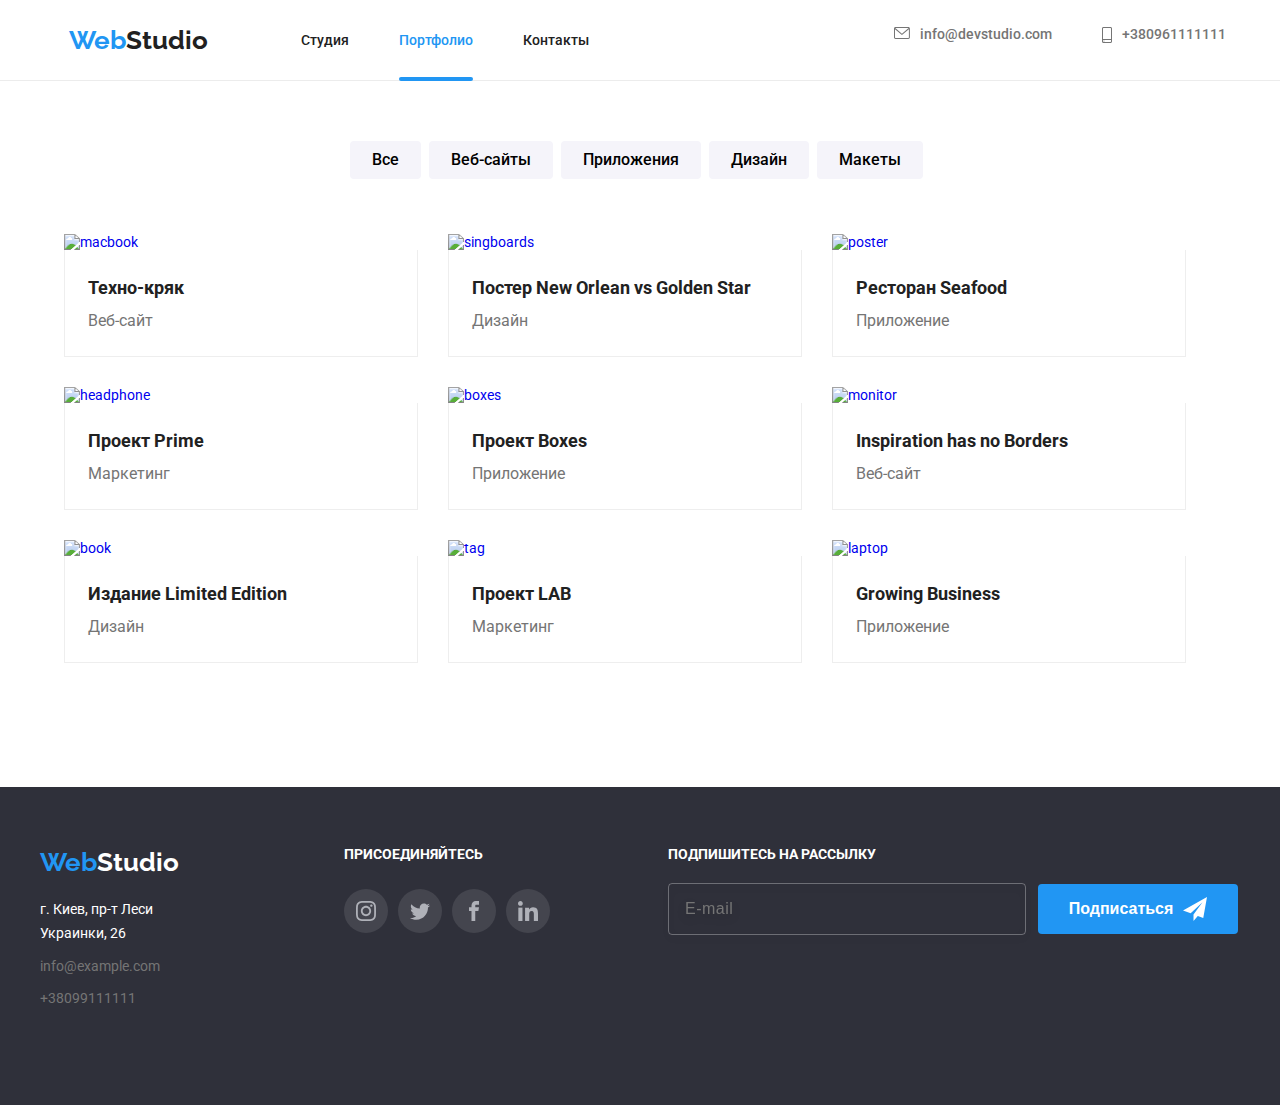
==== commit 1a5a83c9: "make studio" ====
--- a/portfolio.html
+++ b/portfolio.html
@@ -53,13 +53,76 @@
                 </a>
             </li>
         </ul>
-        <button type="button" class="mobile__button">
-            <svg width="24" height="16" aria-label="Переключатель мобильного меню">
-                <use href="image/svg/menus.svg#icon-menu_24px"></use>
-            </svg>
-        </button>
+    <button type="button" class="mobile__button" data-menu-open>
+        <svg width="24" height="16">
+            <use href="image/svg/menus.svg#icon-menu_24px"></use>
+        </svg>
+    </button>
+    </div>
+    
+    
+    
+    <div class="backdrop is-hidden" data-menu>
+        <div class="mobile">
+            <div class="container-mobile">
+                <div class="mob__menu__top">
+                    <button type="button" class="mobile__button-close" data-menu-close>
+                        <svg width="19" height="19">
+                            <use href="image/symbol-defs-close.svg#icon-close_24px"></use>
+                        </svg>
+                    </button>
+                    <ul class="mobile__submenu">
+                        <li class="mobile__submenu__bar">
+                            <a href="https://nikokomp.github.io/goit-markup-hw-07/"
+                                class="  mobile__submenu__link ">Студия
+                            </a>
+                        </li>
+                        <li class="mobile__submenu__bar">
+                            <a href="https://nikokomp.github.io/goit-markup-hw-07/portfolio.html"
+                                class="mobile__submenu__link marker">Портфолио
+                            </a>
+                        </li>
+                        <li class="mobile__submenu__bar"><a href="/Контакты" class="mobile__submenu__link">Контакты</a></li>
+                    </ul>
+                </div>
+                <div class="mob__menu__bottom">
+                    <ul class="mobile-feedback">
+                        <li class="mobile__feedback__contacts">
+                            <a href="tel:+380961111111" class="mobile__feedback__phone">
+                                +380961111111
+                            </a>
+                        </li>
+    
+                        <li class="mobile__feedback__contacts">
+                            <a href="mailto:https://info@devstudio.com" class="mobile__feedback__link"
+                                title="info@devstudio.com">
+    
+                                info@devstudio.com
+                            </a>
+                        </li>
+                    </ul>
+                    <ul class="mobile__social">
+                        <li class="mobile__social__link">
+                            <a class="mobile_social_network" href="https://www.instagram.com/" target="blank">Instagram</a>
+                        </li>
+                        <li class="mobile__social__link">
+                            <a class="mobile_social_network" href="https://www.twitter.com/" target="blank">Twitter</a>
+                        </li>
+                        <li class="mobile__social__link">
+                            <a class="mobile_social_network" href="https://www.facebook.com/" target="blank">Facebook</a>
+    
+                        </li>
+                        <li class="mobile__social__link">
+                            <a class="mobile_social_network" href="https://www.linkedin.com/" target="blank">Linkedin</a>
+    
+                        </li>
+                    </ul>
+                </div>
+            </div>
         </div>
-    </header> 
+    </div>
+    </header>
+    <main>
 
 
     <main>
@@ -403,5 +466,6 @@
         </div>
     </div>
     <script src="./js/modal.js"></script>
+    <script src="./js/menu.js"></script>
 </body>
 </html>--- a/css/main.min.css
+++ b/css/main.min.css
@@ -1,2 +1,2 @@
-:root{--brand-color: #2f303a;--button-color: #2196f3;--text-primary: #212121;--sup-head-color: #ffffff;--text-secondary-color: #757575;--secondar-button-color: #f5f4fa;--primary-fonts: Roboto}a{text-decoration:none}*{list-style:none;margin:0;padding:0;border:0}.container{margin-left:auto;margin-right:auto;width:100%}@media screen and (min-width: 480px){.container{width:480px}}@media screen and (min-width: 768px){.container{width:768px}}@media screen and (min-width: 1200px){.container{width:1200px}}.section{padding-top:94px;padding-bottom:94px;background-color:var(--sup-head-color);width:100%}body{font-family:var(--primary-fonts),sans-serif;font-size:14px;letter-spacing:0.03;color:var(--text-primary)}.header{position:relative;border-bottom:1px solid #ececec}.navigation-list{display:-webkit-box;display:-webkit-flex;display:-ms-flexbox;display:flex;-webkit-align-content:flex-start;-ms-flex-line-pack:start;align-content:flex-start;-webkit-box-align:center;-webkit-align-items:center;-ms-flex-align:center;align-items:center;-webkit-box-pack:justify;-webkit-justify-content:space-between;-ms-flex-pack:justify;justify-content:space-between;padding-left:15px;padding-right:15px}@media screen and (min-width: 768px){.navigation-list{-webkit-box-pack:center;-webkit-justify-content:center;-ms-flex-pack:center;justify-content:center}}.mobile__button{display:-webkit-inline-box;display:-webkit-inline-flex;display:-ms-inline-flexbox;display:inline-flex;border:none;background-color:transparent;padding:12px 8px}@media screen and (min-width: 767px){.mobile__button{display:none}}.burger-btn{background-color:unset;border:unset;padding:unset;line-height:0;fill:currentColor;-webkit-transition:fill 250ms cubic-bezier(0.4, 0, 0.2, 1);-o-transition:fill 250ms cubic-bezier(0.4, 0, 0.2, 1);transition:fill 250ms cubic-bezier(0.4, 0, 0.2, 1)}.mobile{background-color:white;width:480px;top:0;left:0;position:fixed}.mobile__submenu{margin-top:8px;margin-bottom:302px;padding-left:40px}.mobile__button-close{display:block;margin-left:auto;margin-top:21px;margin-right:25px}.mobile__submenu__bar{text-align:start;padding-bottom:35px}.mobile__submenu__bar:last-child{padding-bottom:0}.mobile__submenu__bar:hover,.mobile__submenu__bar:focus{color:var(--button-color)}.mobile__submenu__link{font-family:Roboto;font-style:normal;font-weight:500;font-size:40px;line-height:47px;text-align:center;letter-spacing:0.02em;color:#212121;padding-bottom:20px}.mobile-feedback{padding-left:40px;margin-bottom:64px}.mobile__feedback__contacts{padding-bottom:32px}.mobile__feedback__contacts:last-child{padding-bottom:0}.mobile__feedback__phone{font-family:Roboto;font-style:normal;font-weight:500;font-size:34px;line-height:40px;letter-spacing:0.02em;color:#2196f3;margin-bottom:32px;padding-bottom:10px}.mobile__feedback__link{font-family:Roboto;font-style:normal;font-weight:500;font-size:24px;line-height:28px;letter-spacing:0.02em;color:#757575}.mobile__social{display:-webkit-box;display:-webkit-flex;display:-ms-flexbox;display:flex;-webkit-box-pack:start;-webkit-justify-content:start;-ms-flex-pack:start;justify-content:start;-webkit-box-align:center;-webkit-align-items:center;-ms-flex-align:center;align-items:center;padding-bottom:48px;padding-left:30px}.mobile__social__link{padding-right:10px;padding-left:10px;border-right:1px solid rgba(33,33,33,0.2)}.mobile__social__link:last-child{border-right:none}.mobile_social_network{font-family:Roboto;font-style:normal;font-weight:500;font-size:18px;line-height:22px;letter-spacing:0.02em;color:#2196f3}.logo{display:-webkit-box;display:-webkit-flex;display:-ms-flexbox;display:flex;-webkit-box-align:center;-webkit-align-items:center;-ms-flex-align:center;align-items:center;-webkit-box-pack:right;-webkit-justify-content:right;-ms-flex-pack:right;justify-content:right;height:80px}.logo__image{color:var(--button-color);font-family:Raleway;font-style:normal;font-weight:bold;font-size:24px;line-height:1.2}@media screen and (min-width: 1200px){.logo__image{font-size:26px;line-height:1.16}}.logo__image-part2{font-family:Raleway;font-style:normal;font-weight:bold;font-size:26px;line-height:1.2;color:var(--text-primary)}@media screen and (min-width: 1200px){.logo__image-part2{font-size:26px;line-height:1.16}}.footer__logo-image{display:inline-block;margin-bottom:20px;color:var(--button-color);font-family:Raleway;font-style:normal;font-weight:bold;font-size:26px;line-height:1.2}.footer__logo-im-part{color:var(--sup-head-color)}.submenu{display:none}@media screen and (min-width: 767px){.submenu{display:-webkit-box;display:-webkit-flex;display:-ms-flexbox;display:flex;margin-right:84px;margin-left:88px}}@media screen and (min-width: 1200px){.submenu{margin-right:305px;margin-left:93px}}.submenu :last-child{padding-right:0}.submenu__bar{display:block;padding-right:50px}.submenu__link{display:block;padding-top:32px;padding-bottom:32px;color:var(--text-primary);font-weight:500;font-size:14px;line-height:1.15;-webkit-transition-property:color;-o-transition-property:color;transition-property:color;-webkit-transition-duration:250ms;-o-transition-duration:250ms;transition-duration:250ms;-webkit-transition-timing-function:cubic-bezier(0.4, 0, 0.2, 1);-o-transition-timing-function:cubic-bezier(0.4, 0, 0.2, 1);transition-timing-function:cubic-bezier(0.4, 0, 0.2, 1);-webkit-transition-delay:0;-o-transition-delay:0;transition-delay:0}.submenu__link:hover,.submenu__link:focus{color:var(--button-color)}.mark{position:relative;color:var(--button-color)}.mark::after{content:"";position:absolute;bottom:-1px;left:0;-webkit-border-radius:2px;border-radius:2px;width:100%;height:4px;background-color:var(--button-color)}.feedback{display:none}@media screen and (min-width: 768px){.feedback{display:-webkit-box;display:-webkit-flex;display:-ms-flexbox;display:flex;-webkit-flex-wrap:wrap;-ms-flex-wrap:wrap;flex-wrap:wrap}}@media screen and (min-width: 1200px){.feedback{-webkit-box-align:center;-webkit-align-items:center;-ms-flex-align:center;align-items:center}}.feedback__icon1{fill:currentColor;margin-right:10px;vertical-align:middle}.feedback__icon1:hover{fill:var(--button-color)}.feedback__contacts{display:-webkit-box;display:-webkit-flex;display:-ms-flexbox;display:flex;-webkit-box-align:center;-webkit-align-items:center;-ms-flex-align:center;align-items:center}@media screen and (min-width: 1200px){.feedback__contacts{margin-right:50px}.feedback__contacts:last-child{margin:0}}.feedback__link{display:-webkit-box;display:-webkit-flex;display:-ms-flexbox;display:flex;color:var(--text-secondary-color);font-size:14px;line-height:1.14;font-weight:500;padding-top:32px;padding-bottom:32px;-webkit-transition-property:color;-o-transition-property:color;transition-property:color;-webkit-transition-duration:250ms;-o-transition-duration:250ms;transition-duration:250ms;-webkit-transition-timing-function:cubic-bezier(0.4, 0, 0.2, 1);-o-transition-timing-function:cubic-bezier(0.4, 0, 0.2, 1);transition-timing-function:cubic-bezier(0.4, 0, 0.2, 1);-webkit-transition-delay:0;-o-transition-delay:0;transition-delay:0}.feedback__link:hover,.feedback__link:focus{color:var(--button-color)}@media screen and (min-width: 767px){.feedback__link{padding-top:0px;padding-bottom:0px;margin-bottom:10px}}.slogan__title{margin-bottom:30px;white-space:pre;color:var(--sup-head-color);font-weight:900;font-size:26px;line-height:1.36;text-align:center}@media screen and (min-width: 767px){.slogan__title{font-size:44px}}.slogan__button{cursor:pointer;width:200px;height:50px;background:var(--button-color);font-weight:bold;font-size:16px;line-height:1.87;color:var(--sup-head-color);-webkit-border-radius:4px;border-radius:4px;position:relative}.slogan{background-image:-webkit-gradient(linear, left top, left bottom, from(rgba(47,48,58,0.4)), to(rgba(47,48,58,0.4))),url(../../image/hero-mob-1x.jpg);background-image:-webkit-linear-gradient(rgba(47,48,58,0.4), rgba(47,48,58,0.4)),url(../../image/hero-mob-1x.jpg);background-image:-o-linear-gradient(rgba(47,48,58,0.4), rgba(47,48,58,0.4)),url(../../image/hero-mob-1x.jpg);background-image:linear-gradient(rgba(47,48,58,0.4), rgba(47,48,58,0.4)),url(../../image/hero-mob-1x.jpg);background-repeat:no-repeat;background-position:center;-webkit-background-size:cover;background-size:cover;text-align:center;padding:188px 0}@media (min-device-pixel-ratio: 2), (-webkit-min-device-pixel-ratio: 2), (-o-min-device-pixel-ratio: 2/1), (min-resolution: 192dpi), (min-resolution: 2dppx){.slogan{background-image:-webkit-gradient(linear, left top, left bottom, from(rgba(47,48,58,0.4)), to(rgba(47,48,58,0.4))),url(../image/hero-mob-2x.jpg);background-image:-webkit-linear-gradient(rgba(47,48,58,0.4), rgba(47,48,58,0.4)),url(../image/hero-mob-2x.jpg);background-image:-o-linear-gradient(rgba(47,48,58,0.4), rgba(47,48,58,0.4)),url(../image/hero-mob-2x.jpg);background-image:linear-gradient(rgba(47,48,58,0.4), rgba(47,48,58,0.4)),url(../image/hero-mob-2x.jpg)}}@media screen and (min-width: 767px){.slogan{background-image:-webkit-gradient(linear, left top, left bottom, from(rgba(47,48,58,0.4)), to(rgba(47,48,58,0.4))),url(../image/hero-tab-1x.jpg);background-image:-webkit-linear-gradient(rgba(47,48,58,0.4), rgba(47,48,58,0.4)),url(../image/hero-tab-1x.jpg);background-image:-o-linear-gradient(rgba(47,48,58,0.4), rgba(47,48,58,0.4)),url(../image/hero-tab-1x.jpg);background-image:linear-gradient(rgba(47,48,58,0.4), rgba(47,48,58,0.4)),url(../image/hero-tab-1x.jpg);max-width:1600px;background-repeat:no-repeat;background-position:center;margin:auto;-webkit-background-size:cover;background-size:cover;text-align:center;padding-top:200px;padding-bottom:200px}}@media screen and (min-width: 767px) and (min-device-pixel-ratio: 2), screen and (min-width: 767px) and (-webkit-min-device-pixel-ratio: 2), screen and (min-width: 767px) and (-o-min-device-pixel-ratio: 2/1), screen and (min-width: 767px) and (min-resolution: 192dpi), screen and (min-width: 767px) and (min-resolution: 2dppx){.slogan{background-image:-webkit-gradient(linear, left top, left bottom, from(rgba(47,48,58,0.4)), to(rgba(47,48,58,0.4))),url(../image/hero-tab-2x.jpg);background-image:-webkit-linear-gradient(rgba(47,48,58,0.4), rgba(47,48,58,0.4)),url(../image/hero-tab-2x.jpg);background-image:-o-linear-gradient(rgba(47,48,58,0.4), rgba(47,48,58,0.4)),url(../image/hero-tab-2x.jpg);background-image:linear-gradient(rgba(47,48,58,0.4), rgba(47,48,58,0.4)),url(../image/hero-tab-2x.jpg)}}@media screen and (min-width: 1200px){.slogan{background-image:-webkit-gradient(linear, left top, left bottom, from(rgba(47,48,58,0.4)), to(rgba(47,48,58,0.4))),url(../../image/hero-desk-1x.jpg);background-image:-webkit-linear-gradient(rgba(47,48,58,0.4), rgba(47,48,58,0.4)),url(../../image/hero-desk-1x.jpg);background-image:-o-linear-gradient(rgba(47,48,58,0.4), rgba(47,48,58,0.4)),url(../../image/hero-desk-1x.jpg);background-image:linear-gradient(rgba(47,48,58,0.4), rgba(47,48,58,0.4)),url(../../image/hero-desk-1x.jpg);background-repeat:no-repeat;background-position:center;-webkit-background-size:cover;background-size:cover;text-align:center;padding-top:200px;padding-bottom:200px}}@media screen and (min-width: 1200px) and (min-device-pixel-ratio: 2), screen and (min-width: 1200px) and (-webkit-min-device-pixel-ratio: 2), screen and (min-width: 1200px) and (-o-min-device-pixel-ratio: 2/1), screen and (min-width: 1200px) and (min-resolution: 192dpi), screen and (min-width: 1200px) and (min-resolution: 2dppx){.slogan{background-image:-webkit-gradient(linear, left top, left bottom, from(rgba(47,48,58,0.4)), to(rgba(47,48,58,0.4))),url(../image/hero-desk-2x.jpg);background-image:-webkit-linear-gradient(rgba(47,48,58,0.4), rgba(47,48,58,0.4)),url(../image/hero-desk-2x.jpg);background-image:-o-linear-gradient(rgba(47,48,58,0.4), rgba(47,48,58,0.4)),url(../image/hero-desk-2x.jpg);background-image:linear-gradient(rgba(47,48,58,0.4), rgba(47,48,58,0.4)),url(../image/hero-desk-2x.jpg)}}.advantage-section{padding-top:60px}@media screen and (min-width: 767px){.advantage-section{padding-top:94px;padding-bottom:0px}}.advantage{padding-left:15px;padding-right:15px}@media screen and (min-width: 768px){.advantage{display:-webkit-box;display:-webkit-flex;display:-ms-flexbox;display:flex;-webkit-box-align:center;-webkit-align-items:center;-ms-flex-align:center;align-items:center;-webkit-box-pack:center;-webkit-justify-content:center;-ms-flex-pack:center;justify-content:center;width:768px;-webkit-flex-wrap:wrap;-ms-flex-wrap:wrap;flex-wrap:wrap;margin-bottom:60px}}@media screen and (min-width: 1200px){.advantage{display:-webkit-box;display:-webkit-flex;display:-ms-flexbox;display:flex;-webkit-box-align:center;-webkit-align-items:center;-ms-flex-align:center;align-items:center;-webkit-box-pack:center;-webkit-justify-content:center;-ms-flex-pack:center;justify-content:center;width:1200px}}.advantage__list{margin-bottom:30px}@media screen and (min-width: 768px){.advantage__list{margin-right:30px;margin-bottom:0}}.advantage__picture{display:-webkit-box;display:-webkit-flex;display:-ms-flexbox;display:flex;margin-bottom:30px;padding:25px 192px;-webkit-border-radius:4px;border-radius:4px;background-color:var(--secondar-button-color);width:70px;height:70px}@media screen and (min-width: 768px){.advantage__picture{display:-webkit-box;display:-webkit-flex;display:-ms-flexbox;display:flex;-webkit-box-pack:justify;-webkit-justify-content:space-between;-ms-flex-pack:justify;justify-content:space-between;width:70px;height:70px;margin-bottom:30px;padding:25px 140px;-webkit-border-radius:4px;border-radius:4px;background-color:var(--secondar-button-color)}}@media screen and (min-width: 1200px){.advantage__picture{display:-webkit-box;display:-webkit-flex;display:-ms-flexbox;display:flex;-webkit-box-pack:justify;-webkit-justify-content:space-between;-ms-flex-pack:justify;justify-content:space-between;width:70px;height:70px;margin-bottom:30px;padding:25px 100px;-webkit-border-radius:4px;border-radius:4px;background-color:var(--secondar-button-color)}}.advantage__title{font-weight:bold;font-size:14px;line-height:1.14;margin-bottom:10px;text-align:center}@media screen and (min-width: 767px){.advantage__title{font-weight:bold;font-size:14px;line-height:1.14;margin-bottom:10px;text-align:start}}.advantage__subtitle{color:var(--text-secondary-color);font-size:14px;line-height:1.7}@media screen and (min-width: 767px){.advantage__subtitle{width:270px;color:var(--text-secondary-color);font-size:14px;line-height:1.7}}.doing{text-align:center;font-size:36px;line-height:1.16;font-weight:bold;padding-bottom:50px}.doing__list{display:-webkit-box;display:-webkit-flex;display:-ms-flexbox;display:flex;-webkit-box-pack:center;-webkit-justify-content:center;-ms-flex-pack:center;justify-content:center}.doing__table{padding:auto;margin-right:30px;position:relative}.doing__table:last-child{margin-right:0px}.doing__title{position:absolute;bottom:0px;width:370px;height:70px;background-color:rgba(47,48,58,0.8)}.doing__title>p{text-align:center;font-weight:bold;font-size:14px;line-height:1.14;text-align:center;letter-spacing:0.03em;text-transform:uppercase;padding:27px 82px;color:#ffffff}.doing_img-doing{width:370px}@media screen and (max-width: 767px){.doing-section{display:none}}@media screen and (max-width: 1199px){.doing-section{display:none}}.our-team-section{background-color:#f5f4fa;-webkit-background-size:cover;background-size:cover}.team{font-size:36px;line-height:1.16;font-weight:bold;text-align:center;padding-bottom:50px}@media screen and (min-width: 768px){.team__list{display:-webkit-box;display:-webkit-flex;display:-ms-flexbox;display:flex;-webkit-flex-wrap:wrap;-ms-flex-wrap:wrap;flex-wrap:wrap}}@media screen and (min-width: 1200px){.team__list{display:-webkit-box;display:-webkit-flex;display:-ms-flexbox;display:flex}}.team__card{background-color:var(--sup-head-color);-webkit-box-shadow:0px 1px 3px rgba(0,0,0,0.12),0px 1px 1px rgba(0,0,0,0.14),0px 2px 1px rgba(0,0,0,0.2);box-shadow:0px 1px 3px rgba(0,0,0,0.12),0px 1px 1px rgba(0,0,0,0.14),0px 2px 1px rgba(0,0,0,0.2);-webkit-border-radius:0px 0px 4px 4px;border-radius:0px 0px 4px 4px;margin-bottom:30px;width:100%}@media screen and (min-width: 768px){.team__card{width:-webkit-calc((100% - 2 * 30px) / 2);width:calc((100% - 2 * 30px) / 2);margin:15px}}@media screen and (min-width: 1200px){.team__card{width:270px}}.team__card:last-child{margin-right:0px}.team__photo{display:block;width:100%;padding-bottom:30px}.team__name{padding-bottom:10px;text-align:center;font-weight:500;font-size:16px;line-height:1.19;color:var(--text-primary)}.team__post{text-align:center;color:var(--text-secondary-color);font-size:16px;line-height:1.19}.social__item :hover,.social__item :focus{background-color:var(--button-color)}.social__item :hover .social__icon,.social__item :focus .social__icon{fill:white}.social{display:-webkit-box;display:-webkit-flex;display:-ms-flexbox;display:flex;-webkit-box-orient:horizontal;-webkit-box-direction:normal;-webkit-flex-direction:row;-ms-flex-direction:row;flex-direction:row;-webkit-box-pack:center;-webkit-justify-content:center;-ms-flex-pack:center;justify-content:center;padding-bottom:24px;padding-top:16px}.social__icon{width:20px;height:20px;color:#afb1b8;fill:currentColor;-webkit-transition-property:fill;-o-transition-property:fill;transition-property:fill;-webkit-transition-duration:250ms;-o-transition-duration:250ms;transition-duration:250ms;-webkit-transition-timing-function:cubic-bezier(0.4, 0, 0.2, 1);-o-transition-timing-function:cubic-bezier(0.4, 0, 0.2, 1);transition-timing-function:cubic-bezier(0.4, 0, 0.2, 1);-webkit-transition-delay:0;-o-transition-delay:0;transition-delay:0}.social__link{display:-webkit-box;display:-webkit-flex;display:-ms-flexbox;display:flex;-webkit-box-pack:center;-webkit-justify-content:center;-ms-flex-pack:center;justify-content:center;-webkit-box-align:center;-webkit-align-items:center;-ms-flex-align:center;align-items:center;width:44px;height:44px;-webkit-border-radius:50%;border-radius:50%;-webkit-transition-property:background-color;-o-transition-property:background-color;transition-property:background-color;-webkit-transition-duration:250ms;-o-transition-duration:250ms;transition-duration:250ms;-webkit-transition-timing-function:cubic-bezier(0.4, 0, 0.2, 1);-o-transition-timing-function:cubic-bezier(0.4, 0, 0.2, 1);transition-timing-function:cubic-bezier(0.4, 0, 0.2, 1);-webkit-transition-delay:0;-o-transition-delay:0;transition-delay:0}.img{display:block;max-width:100%;height:auto}.clients{text-align:center;font-size:36px;line-height:1.16;font-weight:bold;padding-bottom:15px}.client__list{display:-webkit-box;display:-webkit-flex;display:-ms-flexbox;display:flex;-webkit-flex-wrap:wrap;-ms-flex-wrap:wrap;flex-wrap:wrap;-webkit-box-pack:center;-webkit-justify-content:center;-ms-flex-pack:center;justify-content:center}@media screen and (min-width: 1200px){.client__list{display:-webkit-box;display:-webkit-flex;display:-ms-flexbox;display:flex;-webkit-flex-wrap:inherit;-ms-flex-wrap:inherit;flex-wrap:inherit;-webkit-box-pack:justify;-webkit-justify-content:space-between;-ms-flex-pack:justify;justify-content:space-between}}.client__list .clients__item{display:-webkit-box;display:-webkit-flex;display:-ms-flexbox;display:flex;-webkit-box-pack:center;-webkit-justify-content:center;-ms-flex-pack:center;justify-content:center;-webkit-box-align:center;-webkit-align-items:center;-ms-flex-align:center;align-items:center;color:#afb1b8;height:92px;border:1px solid;-webkit-border-radius:4px;border-radius:4px;background:#ffffff1a;-webkit-transition-property:border;-o-transition-property:border;transition-property:border;-webkit-transition-duration:250ms;-o-transition-duration:250ms;transition-duration:250ms;-webkit-transition-timing-function:cubic-bezier(0.4, 0, 0.2, 1);-o-transition-timing-function:cubic-bezier(0.4, 0, 0.2, 1);transition-timing-function:cubic-bezier(0.4, 0, 0.2, 1);-webkit-transition-delay:0;-o-transition-delay:0;transition-delay:0}.client__list .clients__card-border{width:-webkit-calc((100% - 2 * 30px) / 2);width:calc((100% - 2 * 30px) / 2);margin:15px}.client__list .clients__card-border :hover,.client__list .clients__card-border :focus{border:1px solid var(--button-color)}.client__list .clients__card-border:hover .clients__icon,.client__list .clients__card-border :focus .clients__icon{fill:var(--button-color);border:none}.client__list .clients__icon{width:106px;height:60px;fill:#afb1b8;-webkit-transition-property:fill;-o-transition-property:fill;transition-property:fill;-webkit-transition-duration:250ms;-o-transition-duration:250ms;transition-duration:250ms;-webkit-transition-timing-function:cubic-bezier(0.4, 0, 0.2, 1);-o-transition-timing-function:cubic-bezier(0.4, 0, 0.2, 1);transition-timing-function:cubic-bezier(0.4, 0, 0.2, 1);-webkit-transition-delay:0;-o-transition-delay:0;transition-delay:0}.footer{background-color:var(--brand-color);background-attachment:fixed;padding-top:60px;padding-bottom:60px}@media screen and (min-width: 1200px){.footer__box{display:-webkit-box;display:-webkit-flex;display:-ms-flexbox;display:flex}}.footer-social__join{color:var(--sup-head-color);font-style:normal;font-weight:bold;font-size:14px;line-height:1.14;text-align:center}@media screen and (min-width: 767px){.footer-social__join{color:var(--sup-head-color);font-style:normal;font-weight:bold;font-size:14px;line-height:1.14;padding-top:0px;padding-bottom:10px;text-align:start}}.social__item-footer{display:-webkit-box;display:-webkit-flex;display:-ms-flexbox;display:flex;-webkit-box-pack:center;-webkit-justify-content:center;-ms-flex-pack:center;justify-content:center;-webkit-box-align:center;-webkit-align-items:center;-ms-flex-align:center;align-items:center;width:44px;height:44px;-webkit-border-radius:50%;border-radius:50%;background-color:#ffffff1a;margin-right:10px;-webkit-transition-property:background-color;-o-transition-property:background-color;transition-property:background-color;-webkit-transition-duration:250ms;-o-transition-duration:250ms;transition-duration:250ms;-webkit-transition-timing-function:cubic-bezier(0.4, 0, 0.2, 1);-o-transition-timing-function:cubic-bezier(0.4, 0, 0.2, 1);transition-timing-function:cubic-bezier(0.4, 0, 0.2, 1);-webkit-transition-delay:0;-o-transition-delay:0;transition-delay:0}@media screen and (min-width: 768px){.tablet{display:-webkit-box;display:-webkit-flex;display:-ms-flexbox;display:flex;-webkit-box-pack:center;-webkit-justify-content:center;-ms-flex-pack:center;justify-content:center}}.box1{text-align:center;-webkit-box-pack:center;-webkit-justify-content:center;-ms-flex-pack:center;justify-content:center;margin-bottom:60px}@media screen and (min-width: 1200px){.box1{margin-right:70px;text-align:start;margin-bottom:0px}}@media screen and (min-width: 768px){.box1{margin-right:165px;margin-bottom:25px}}.addres{font-style:normal}.addres_map-link{display:inline-block;margin-bottom:9px;color:var(--sup-head-color);font-size:14px;line-height:1.7;-webkit-transition-property:color;-o-transition-property:color;transition-property:color;-webkit-transition-duration:250ms;-o-transition-duration:250ms;transition-duration:250ms;-webkit-transition-timing-function:cubic-bezier(0.4, 0, 0.2, 1);-o-transition-timing-function:cubic-bezier(0.4, 0, 0.2, 1);transition-timing-function:cubic-bezier(0.4, 0, 0.2, 1);-webkit-transition-delay:0;-o-transition-delay:0;transition-delay:0}.addres_map-link:hover,.addres_map-link:focus{color:var(--button-color)}.addres__contacts{display:inline-block;color:var(--text-secondary-color);font-size:14px;line-height:1.7;margin-bottom:9px;-webkit-transition-property:color;-o-transition-property:color;transition-property:color;-webkit-transition-duration:250ms;-o-transition-duration:250ms;transition-duration:250ms;-webkit-transition-timing-function:cubic-bezier(0.4, 0, 0.2, 1);-o-transition-timing-function:cubic-bezier(0.4, 0, 0.2, 1);transition-timing-function:cubic-bezier(0.4, 0, 0.2, 1);-webkit-transition-delay:0;-o-transition-delay:0;transition-delay:0}.addres__contacts:hover,.addres__contacts:focus{color:var(--button-color)}.mailing-form{display:-webkit-box;display:-webkit-flex;display:-ms-flexbox;display:flex;-webkit-box-orient:vertical;-webkit-box-direction:normal;-webkit-flex-direction:column;-ms-flex-direction:column;flex-direction:column;margin-top:35px;text-align:center;padding-left:15px;padding-right:15px}@media screen and (min-width: 1200px){.mailing-form{margin-left:93px;margin-top:0;text-align:start}}.mailing-form__subscribe{display:-webkit-box;display:-webkit-flex;display:-ms-flexbox;display:flex;-webkit-box-orient:vertical;-webkit-box-direction:normal;-webkit-flex-direction:column;-ms-flex-direction:column;flex-direction:column;-webkit-box-pack:center;-webkit-justify-content:center;-ms-flex-pack:center;justify-content:center;-webkit-box-align:center;-webkit-align-items:center;-ms-flex-align:center;align-items:center}@media screen and (min-width: 1200px){.mailing-form__subscribe{display:-webkit-box;display:-webkit-flex;display:-ms-flexbox;display:flex;-webkit-box-orient:horizontal;-webkit-box-direction:normal;-webkit-flex-direction:row;-ms-flex-direction:row;flex-direction:row}}.mailing{-webkit-box-orient:horizontal;-webkit-box-direction:normal;-webkit-flex-direction:row;-ms-flex-direction:row;flex-direction:row}.mailing-form__title{color:var(--sup-head-color);font-style:normal;font-weight:bold;font-size:14px;line-height:1.14;margin-bottom:20px}.mailing-form__e-mail-window{cursor:pointer;padding:15px 16px;font-size:16px;line-height:20px;letter-spacing:0.03em;color:rgba(255,255,255,0.6);background-color:inherit;width:100%;max-width:450px;border:1px solid rgba(255,255,255,0.3);-webkit-box-sizing:border-box;box-sizing:border-box;-webkit-filter:drop-shadow(0px 4px 4px rgba(0,0,0,0.15));filter:drop-shadow(0px 4px 4px rgba(0,0,0,0.15));-webkit-border-radius:4px;border-radius:4px;margin-bottom:20px}@media screen and (min-width: 1200px){.mailing-form__e-mail-window{width:358px;margin-bottom:0}}.mailing__button{width:200px;height:50px;background:var(--button-color);font-weight:bold;font-size:16px;line-height:1.87;color:var(--sup-head-color);-webkit-border-radius:4px;border-radius:4px;display:-webkit-box;display:-webkit-flex;display:-ms-flexbox;display:flex;-webkit-box-align:center;-webkit-align-items:center;-ms-flex-align:center;align-items:center;-webkit-box-pack:center;-webkit-justify-content:center;-ms-flex-pack:center;justify-content:center}@media screen and (min-width: 1200px){.mailing__button{margin-left:12px}}.mailing__button-icon{margin-left:10px}.backdrop{width:100%;height:100%;background:rgba(0,0,0,0.2);position:fixed;top:0}.backdrop.is-hidden .modal{-webkit-transform:scale(5);-ms-transform:scale(5);transform:scale(5);-webkit-transition:-webkit-transform 1500ms cubic-bezier(0.4, 0, 0.2, 1);transition:-webkit-transform 1500ms cubic-bezier(0.4, 0, 0.2, 1);-o-transition:transform 1500ms cubic-bezier(0.4, 0, 0.2, 1);transition:transform 1500ms cubic-bezier(0.4, 0, 0.2, 1);transition:transform 1500ms cubic-bezier(0.4, 0, 0.2, 1), -webkit-transform 1500ms cubic-bezier(0.4, 0, 0.2, 1)}.modal{position:absolute;width:528px;background-color:var(--sup-head-color);top:50%;left:50%;-webkit-transform:translate(-50%, -50%);-ms-transform:translate(-50%, -50%);transform:translate(-50%, -50%)}.modal__button{cursor:pointer;border:1px solid #999999;background-color:transparent;width:30px;height:30px;-webkit-border-radius:50%;border-radius:50%;position:absolute;top:10px;right:10px;display:-webkit-box;display:-webkit-flex;display:-ms-flexbox;display:flex;-webkit-box-align:center;-webkit-align-items:center;-ms-flex-align:center;align-items:center;-webkit-box-pack:center;-webkit-justify-content:center;-ms-flex-pack:center;justify-content:center}.modal__button :hover{-webkit-transition-property:fill;-o-transition-property:fill;transition-property:fill;-webkit-transition-duration:250ms;-o-transition-duration:250ms;transition-duration:250ms;-webkit-transition-timing-function:cubic-bezier(0.4, 0, 0.2, 1);-o-transition-timing-function:cubic-bezier(0.4, 0, 0.2, 1);transition-timing-function:cubic-bezier(0.4, 0, 0.2, 1);fill:var(--button-color)}.backdrop.is-hidden{visibility:hidden;opacity:0;pointer-events:none}label{display:-webkit-box;display:-webkit-flex;display:-ms-flexbox;display:flex;-webkit-box-orient:vertical;-webkit-box-direction:normal;-webkit-flex-direction:column;-ms-flex-direction:column;flex-direction:column;margin-bottom:20px;position:relative}@media screen and (min-width: 767px){label{display:-webkit-box;display:-webkit-flex;display:-ms-flexbox;display:flex;-webkit-box-orient:vertical;-webkit-box-direction:normal;-webkit-flex-direction:column;-ms-flex-direction:column;flex-direction:column;margin-bottom:10px;position:relative}}.form{padding:40px 39px 28px 41px}.form__head{font-weight:bold;font-size:20px;line-height:1.15;text-align:center;letter-spacing:0.03em;color:#212121;margin-bottom:12px}.nameicon :focus{border:none}input{outline:none}.modal__text{font-weight:normal;font-size:12px;line-height:1.16;letter-spacing:0.01em;color:#757575;margin-bottom:4px}.input-text{height:120px;border:1px solid rgba(33,33,33,0.2);-webkit-box-sizing:border-box;box-sizing:border-box;-webkit-border-radius:4px;border-radius:4px;font-weight:normal;font-size:12px;line-height:1.16;letter-spacing:0.01em;font-family:inherit;font-size:12px;line-height:14px;padding:12px 16px}.input-text::-webkit-input-placeholder{color:rgba(117,117,117,0.5)}.input-text:-ms-input-placeholder{color:rgba(117,117,117,0.5)}.input-text::-ms-input-placeholder{color:rgba(117,117,117,0.5)}.input-text::placeholder{color:rgba(117,117,117,0.5)}.input-text:focus{-webkit-transition-property:outline;-o-transition-property:outline;transition-property:outline;-webkit-transition-duration:250ms;-o-transition-duration:250ms;transition-duration:250ms;-webkit-transition-timing-function:cubic-bezier(0.4, 0, 0.2, 1);-o-transition-timing-function:cubic-bezier(0.4, 0, 0.2, 1);transition-timing-function:cubic-bezier(0.4, 0, 0.2, 1);outline:1px solid var(--button-color)}.modal__conditions-text{display:-webkit-box;display:-webkit-flex;display:-ms-flexbox;display:flex;-webkit-box-orient:horizontal;-webkit-box-direction:normal;-webkit-flex-direction:row;-ms-flex-direction:row;flex-direction:row;-webkit-flex-wrap:wrap;-ms-flex-wrap:wrap;flex-wrap:wrap;-webkit-box-pack:center;-webkit-justify-content:center;-ms-flex-pack:center;justify-content:center;-webkit-box-align:center;-webkit-align-items:center;-ms-flex-align:center;align-items:center;font-weight:normal;font-size:14px;line-height:1.7;letter-spacing:0.03em;color:#757575;margin-top:20px}.modal__policy{position:absolute;width:1px;height:1px;margin:-1px;border:0px;padding:0px;clip:rect(0 0 0 0);overflow:hidden}.modal__conditions-text::before{content:"";width:16px;height:15px;border:1px solid #212121;-webkit-border-radius:2px;border-radius:2px;margin-right:7px}.modal__policy:checked+.modal__conditions-text::before{background-image:url(../image/svg/iconcheck.svg);background-repeat:no-repeat;-webkit-background-size:contain;background-size:contain;background-position:center;border-color:var(--button-color)}.blue-text-conditions{font-family:inherit;font-size:inherit;color:var(--button-color);margin-left:3px}.button-modal-center{display:-webkit-box;display:-webkit-flex;display:-ms-flexbox;display:flex;-webkit-box-pack:center;-webkit-justify-content:center;-ms-flex-pack:center;justify-content:center;margin-top:30px}.button-modal{cursor:pointer;width:200px;height:50px;background:var(--button-color);font-weight:bold;font-size:16px;line-height:1.87;color:var(--sup-head-color);-webkit-border-radius:4px;border-radius:4px;margin-left:12px;display:-webkit-box;display:-webkit-flex;display:-ms-flexbox;display:flex;-webkit-box-align:center;-webkit-align-items:center;-ms-flex-align:center;align-items:center;-webkit-box-pack:center;-webkit-justify-content:center;-ms-flex-pack:center;justify-content:center}.label__icon{display:block;width:12px;height:12px;position:absolute;top:55%;left:15px}.label__icon-tel{display:block;width:13px;height:13px;position:absolute;top:55%;left:15px}.label__icon-mail{display:block;width:15px;height:12px;position:absolute;top:55%;left:15px}.name__icon{padding:8px;font-family:inherit;border:1px solid rgba(33,33,33,0.2);-webkit-box-sizing:border-box;box-sizing:border-box;-webkit-border-radius:4px;border-radius:4px;padding-left:42px}.name__icon:focus{border:1px solid var(--button-color)}.name__icon:focus ~ .label__icon{-webkit-transition-property:fill;-o-transition-property:fill;transition-property:fill;-webkit-transition-duration:250ms;-o-transition-duration:250ms;transition-duration:250ms;-webkit-transition-timing-function:cubic-bezier(0.4, 0, 0.2, 1);-o-transition-timing-function:cubic-bezier(0.4, 0, 0.2, 1);transition-timing-function:cubic-bezier(0.4, 0, 0.2, 1);fill:var(--button-color)}.name__icon:focus ~ .label__icon-tel{-webkit-transition-property:fill;-o-transition-property:fill;transition-property:fill;-webkit-transition-duration:250ms;-o-transition-duration:250ms;transition-duration:250ms;-webkit-transition-timing-function:cubic-bezier(0.4, 0, 0.2, 1);-o-transition-timing-function:cubic-bezier(0.4, 0, 0.2, 1);transition-timing-function:cubic-bezier(0.4, 0, 0.2, 1);fill:var(--button-color)}.name__icon:focus ~ .label__icon-mail{-webkit-transition-property:fill;-o-transition-property:fill;transition-property:fill;-webkit-transition-duration:250ms;-o-transition-duration:250ms;transition-duration:250ms;-webkit-transition-timing-function:cubic-bezier(0.4, 0, 0.2, 1);-o-transition-timing-function:cubic-bezier(0.4, 0, 0.2, 1);transition-timing-function:cubic-bezier(0.4, 0, 0.2, 1);fill:var(--button-color)}textarea{outline:none}.button-section{padding-top:60px}.portfolio-buttons{display:-webkit-box;display:-webkit-flex;display:-ms-flexbox;display:flex;-webkit-flex-wrap:wrap;-ms-flex-wrap:wrap;flex-wrap:wrap;margin-bottom:40px;padding-left:15px;padding-right:15px}@media screen and (min-width: 768px){.portfolio-buttons{display:-webkit-box;display:-webkit-flex;display:-ms-flexbox;display:flex;-webkit-box-pack:center;-webkit-justify-content:center;-ms-flex-pack:center;justify-content:center}}.portfolio-buttons__butn{display:inline-block;margin-right:8px;-webkit-border-radius:4px;border-radius:4px;margin-bottom:15px}.portfolio-buttons__button-second{padding:6px 22px;font-family:Roboto;font-style:normal;font-weight:500;font-size:16px;line-height:1.5;cursor:pointer;background-color:var(--secondar-button-color);height:38px;-webkit-border-radius:4px;border-radius:4px;border-style:none;-webkit-transition-property:color background-color;-o-transition-property:color background-color;transition-property:color background-color;-webkit-transition-duration:250ms;-o-transition-duration:250ms;transition-duration:250ms;-webkit-transition-timing-function:cubic-bezier(0.4, 0, 0.2, 1);-o-transition-timing-function:cubic-bezier(0.4, 0, 0.2, 1);transition-timing-function:cubic-bezier(0.4, 0, 0.2, 1);-webkit-transition-delay:0;-o-transition-delay:0;transition-delay:0}.portfolio-buttons__button-second:focus,.portfolio-buttons__button-second:hover{color:var(--sup-head-color);background-color:var(--button-color)}.portfolio{display:-webkit-box;display:-webkit-flex;display:-ms-flexbox;display:flex;-webkit-box-pack:center;-webkit-justify-content:center;-ms-flex-pack:center;justify-content:center;-webkit-flex-wrap:wrap;-ms-flex-wrap:wrap;flex-wrap:wrap}@media screen and (min-width: 768px){.portfolio{-webkit-flex-wrap:wrap;-ms-flex-wrap:wrap;flex-wrap:wrap}}.portfolio__title{font-size:18px;line-height:2;color:var(--text-primary)}.portfolio__subtitle{font-size:16px;line-height:1.87;color:var(--text-secondary-color)}.portfolio__text{padding:20px 23px;background:#ffffff;border-right:1px solid #eeeeee;border-left:1px solid #eeeeee;border-bottom:1px solid #eeeeee;-webkit-box-sizing:border-box;box-sizing:border-box}.portfolio__item{width:450px;margin-bottom:30px}@media screen and (min-width: 768px){.portfolio__item{max-width:354px;width:100%;margin-right:30px}}@media screen and (min-width: 1200px){.portfolio__item{width:370px;margin-right:30px}}.portfolio__item:hover,.portfolio__item:focus{-webkit-box-shadow:0px 1px 1px rgba(0,0,0,0.12),0px 4px 4px rgba(0,0,0,0.06),1px 4px 6px rgba(0,0,0,0.16);box-shadow:0px 1px 1px rgba(0,0,0,0.12),0px 4px 4px rgba(0,0,0,0.06),1px 4px 6px rgba(0,0,0,0.16)}.portfolio__item :hover .overlay{-webkit-transform:translatey(0);-ms-transform:translatey(0);transform:translatey(0)}.portfolio__card{width:100%;position:relative;overflow:hidden}@media screen and (min-width: 768px){.portfolio__card{width:100%}}@media screen and (min-width: 1200px){.portfolio__card{width:100%}}.overlay{position:absolute;top:0;left:0;width:100%;height:100%;background-color:rgba(33,150,243,0.9);-webkit-transform:translatey(101%);-ms-transform:translatey(101%);transform:translatey(101%);-webkit-transition:-webkit-transform 250ms ease;transition:-webkit-transform 250ms ease;-o-transition:transform 250ms ease;transition:transform 250ms ease;transition:transform 250ms ease, -webkit-transform 250ms ease}.overlay>p{font-weight:normal;font-size:18px;line-height:1.55;letter-spacing:0.03em;color:#ffffff;padding:63px 24px}.portfolio__pic{display:block;height:auto;width:100%}
+:root{--brand-color: #2f303a;--button-color: #2196f3;--text-primary: #212121;--sup-head-color: #ffffff;--text-secondary-color: #757575;--secondar-button-color: #f5f4fa;--primary-fonts: Roboto}a{text-decoration:none}*{list-style:none;margin:0;padding:0;border:0}.container{margin-left:auto;margin-right:auto;width:100%}@media screen and (min-width: 480px){.container{width:480px}}@media screen and (min-width: 768px){.container{width:768px}}@media screen and (min-width: 1200px){.container{width:1200px}}.section{padding-top:94px;padding-bottom:94px;background-color:var(--sup-head-color);width:100%}body{font-family:var(--primary-fonts),sans-serif;font-size:14px;letter-spacing:0.03;color:var(--text-primary)}.header{position:relative;border-bottom:1px solid #ececec}.navigation-list{display:-webkit-box;display:-webkit-flex;display:-ms-flexbox;display:flex;-webkit-align-content:flex-start;-ms-flex-line-pack:start;align-content:flex-start;-webkit-box-align:center;-webkit-align-items:center;-ms-flex-align:center;align-items:center;-webkit-box-pack:justify;-webkit-justify-content:space-between;-ms-flex-pack:justify;justify-content:space-between}@media screen and (min-width: 768px){.navigation-list{-webkit-box-pack:center;-webkit-justify-content:center;-ms-flex-pack:center;justify-content:center}}.mobile__button{cursor:pointer;position:relative;display:-webkit-inline-box;display:-webkit-inline-flex;display:-ms-inline-flexbox;display:inline-flex;border:none;background-color:transparent;padding:12px 8px;margin-right:15px}@media screen and (min-width: 767px){.mobile__button{display:none}}.burger-btn{background-color:unset;border:unset;padding:unset;line-height:0;fill:currentColor;-webkit-transition:fill 250ms cubic-bezier(0.4, 0, 0.2, 1);-o-transition:fill 250ms cubic-bezier(0.4, 0, 0.2, 1);transition:fill 250ms cubic-bezier(0.4, 0, 0.2, 1)}.mobile{background-color:white;width:480px;height:768px;top:0;left:0;position:fixed}.mobile__submenu{margin-top:8px;padding-left:40px}.mobile__button-close{cursor:pointer;display:block;margin-left:auto;margin-top:21px;margin-right:25px;background-color:white}.mobile__button-close:hover,.mobile__button-close:focus{color:var(--button-color)}.mobile__submenu__bar{text-align:start;padding-bottom:35px}.mobile__submenu__bar:last-child{padding-bottom:0}.mobile__submenu__bar:hover,.mobile__submenu__bar:focus{color:var(--button-color)}.mobile__submenu__link{font-family:Roboto;font-style:normal;font-weight:500;font-size:40px;line-height:47px;text-align:center;letter-spacing:0.02em;color:#212121;padding-bottom:20px}.mobile-feedback{padding-left:40px;margin-bottom:64px}.mobile__feedback__contacts{padding-bottom:32px}.mobile__feedback__contacts:last-child{padding-bottom:0}.mobile__feedback__phone{font-family:Roboto;font-style:normal;font-weight:500;font-size:34px;line-height:40px;letter-spacing:0.02em;color:#2196f3;margin-bottom:32px;padding-bottom:10px}.mobile__feedback__link{font-family:Roboto;font-style:normal;font-weight:500;font-size:24px;line-height:28px;letter-spacing:0.02em;color:#757575}.mobile__social{display:-webkit-box;display:-webkit-flex;display:-ms-flexbox;display:flex;-webkit-box-pack:start;-webkit-justify-content:start;-ms-flex-pack:start;justify-content:start;-webkit-box-align:center;-webkit-align-items:center;-ms-flex-align:center;align-items:center;padding-bottom:48px;padding-left:30px}.mobile__social__link{padding-right:10px;padding-left:10px;border-right:1px solid rgba(33,33,33,0.2)}.mobile__social__link:last-child{border-right:none}.mobile_social_network{font-family:Roboto;font-style:normal;font-weight:500;font-size:18px;line-height:22px;letter-spacing:0.02em;color:#2196f3}.container-mobile{max-width:480px;height:100%;display:-webkit-box;display:-webkit-flex;display:-ms-flexbox;display:flex;-webkit-box-orient:vertical;-webkit-box-direction:normal;-webkit-flex-direction:column;-ms-flex-direction:column;flex-direction:column}.mob__menu__bottom{margin-top:auto}.logo{display:-webkit-box;display:-webkit-flex;display:-ms-flexbox;display:flex;-webkit-box-align:center;-webkit-align-items:center;-ms-flex-align:center;align-items:center;-webkit-box-pack:right;-webkit-justify-content:right;-ms-flex-pack:right;justify-content:right;height:60px;padding-left:15px}@media screen and (min-width: 768px){.logo{height:80px}}.logo__image{color:var(--button-color);font-family:Raleway;font-style:normal;font-weight:bold;font-size:24px;line-height:1.2}@media screen and (min-width: 1200px){.logo__image{font-size:26px;line-height:1.16}}.logo__image-part2{font-family:Raleway;font-style:normal;font-weight:bold;font-size:26px;line-height:1.2;color:var(--text-primary)}@media screen and (min-width: 1200px){.logo__image-part2{font-size:26px;line-height:1.16}}.footer__logo-image{display:inline-block;margin-bottom:20px;color:var(--button-color);font-family:Raleway;font-style:normal;font-weight:bold;font-size:26px;line-height:1.2}.footer__logo-im-part{color:var(--sup-head-color)}.submenu{display:none}@media screen and (min-width: 767px){.submenu{display:-webkit-box;display:-webkit-flex;display:-ms-flexbox;display:flex;margin-right:84px;margin-left:88px}}@media screen and (min-width: 1200px){.submenu{margin-right:305px;margin-left:93px}}.submenu :last-child{padding-right:0}.submenu__bar{display:block;padding-right:50px}.submenu__link{display:block;padding-top:32px;padding-bottom:32px;color:var(--text-primary);font-weight:500;font-size:14px;line-height:1.15;-webkit-transition-property:color;-o-transition-property:color;transition-property:color;-webkit-transition-duration:250ms;-o-transition-duration:250ms;transition-duration:250ms;-webkit-transition-timing-function:cubic-bezier(0.4, 0, 0.2, 1);-o-transition-timing-function:cubic-bezier(0.4, 0, 0.2, 1);transition-timing-function:cubic-bezier(0.4, 0, 0.2, 1);-webkit-transition-delay:0;-o-transition-delay:0;transition-delay:0}.submenu__link:hover,.submenu__link:focus{color:var(--button-color)}.mark{position:relative;color:var(--button-color)}.mark::after{content:"";position:absolute;bottom:-1px;left:0;-webkit-border-radius:2px;border-radius:2px;width:100%;height:4px;background-color:var(--button-color)}.marker{color:var(--button-color)}.feedback{display:none}@media screen and (min-width: 768px){.feedback{display:-webkit-box;display:-webkit-flex;display:-ms-flexbox;display:flex;-webkit-flex-wrap:wrap;-ms-flex-wrap:wrap;flex-wrap:wrap}}@media screen and (min-width: 1200px){.feedback{-webkit-box-align:center;-webkit-align-items:center;-ms-flex-align:center;align-items:center}}.feedback__icon1{fill:currentColor;margin-right:10px;vertical-align:middle}.feedback__icon1:hover{fill:var(--button-color)}.feedback__contacts{display:-webkit-box;display:-webkit-flex;display:-ms-flexbox;display:flex;-webkit-box-align:center;-webkit-align-items:center;-ms-flex-align:center;align-items:center}@media screen and (min-width: 1200px){.feedback__contacts{margin-right:50px}.feedback__contacts:last-child{margin:0}}.feedback__link{display:-webkit-box;display:-webkit-flex;display:-ms-flexbox;display:flex;color:var(--text-secondary-color);font-size:14px;line-height:1.14;font-weight:500;padding-top:32px;padding-bottom:32px;-webkit-transition-property:color;-o-transition-property:color;transition-property:color;-webkit-transition-duration:250ms;-o-transition-duration:250ms;transition-duration:250ms;-webkit-transition-timing-function:cubic-bezier(0.4, 0, 0.2, 1);-o-transition-timing-function:cubic-bezier(0.4, 0, 0.2, 1);transition-timing-function:cubic-bezier(0.4, 0, 0.2, 1);-webkit-transition-delay:0;-o-transition-delay:0;transition-delay:0}.feedback__link:hover,.feedback__link:focus{color:var(--button-color)}@media screen and (min-width: 767px){.feedback__link{padding-top:0px;padding-bottom:0px;margin-bottom:10px}}.slogan__title{margin-bottom:30px;white-space:pre;color:var(--sup-head-color);font-weight:900;font-size:26px;line-height:1.36;text-align:center}@media screen and (min-width: 767px){.slogan__title{font-size:44px}}.slogan__button{cursor:pointer;width:200px;height:50px;background:var(--button-color);font-weight:bold;font-size:16px;line-height:1.87;color:var(--sup-head-color);-webkit-border-radius:4px;border-radius:4px}.slogan{background-image:-webkit-gradient(linear, left top, left bottom, from(rgba(47,48,58,0.4)), to(rgba(47,48,58,0.4))),url(../../image/hero-mob-1x.jpg);background-image:-webkit-linear-gradient(rgba(47,48,58,0.4), rgba(47,48,58,0.4)),url(../../image/hero-mob-1x.jpg);background-image:-o-linear-gradient(rgba(47,48,58,0.4), rgba(47,48,58,0.4)),url(../../image/hero-mob-1x.jpg);background-image:linear-gradient(rgba(47,48,58,0.4), rgba(47,48,58,0.4)),url(../../image/hero-mob-1x.jpg);background-repeat:no-repeat;background-position:center;-webkit-background-size:cover;background-size:cover;text-align:center;padding:188px 0;margin-left:auto;margin-right:auto}@media (min-device-pixel-ratio: 2), (-webkit-min-device-pixel-ratio: 2), (-o-min-device-pixel-ratio: 2/1), (min-resolution: 192dpi), (min-resolution: 2dppx){.slogan{background-image:-webkit-gradient(linear, left top, left bottom, from(rgba(47,48,58,0.4)), to(rgba(47,48,58,0.4))),url(../image/hero-mob-2x.jpg);background-image:-webkit-linear-gradient(rgba(47,48,58,0.4), rgba(47,48,58,0.4)),url(../image/hero-mob-2x.jpg);background-image:-o-linear-gradient(rgba(47,48,58,0.4), rgba(47,48,58,0.4)),url(../image/hero-mob-2x.jpg);background-image:linear-gradient(rgba(47,48,58,0.4), rgba(47,48,58,0.4)),url(../image/hero-mob-2x.jpg)}}@media screen and (min-width: 767px){.slogan{background-image:-webkit-gradient(linear, left top, left bottom, from(rgba(47,48,58,0.4)), to(rgba(47,48,58,0.4))),url(../image/hero-tab-1x.jpg);background-image:-webkit-linear-gradient(rgba(47,48,58,0.4), rgba(47,48,58,0.4)),url(../image/hero-tab-1x.jpg);background-image:-o-linear-gradient(rgba(47,48,58,0.4), rgba(47,48,58,0.4)),url(../image/hero-tab-1x.jpg);background-image:linear-gradient(rgba(47,48,58,0.4), rgba(47,48,58,0.4)),url(../image/hero-tab-1x.jpg);max-width:1600px;background-repeat:no-repeat;background-position:center;margin:auto;-webkit-background-size:cover;background-size:cover;text-align:center;padding-top:200px;padding-bottom:200px}}@media screen and (min-width: 767px) and (min-device-pixel-ratio: 2), screen and (min-width: 767px) and (-webkit-min-device-pixel-ratio: 2), screen and (min-width: 767px) and (-o-min-device-pixel-ratio: 2/1), screen and (min-width: 767px) and (min-resolution: 192dpi), screen and (min-width: 767px) and (min-resolution: 2dppx){.slogan{background-image:-webkit-gradient(linear, left top, left bottom, from(rgba(47,48,58,0.4)), to(rgba(47,48,58,0.4))),url(../image/hero-tab-2x.jpg);background-image:-webkit-linear-gradient(rgba(47,48,58,0.4), rgba(47,48,58,0.4)),url(../image/hero-tab-2x.jpg);background-image:-o-linear-gradient(rgba(47,48,58,0.4), rgba(47,48,58,0.4)),url(../image/hero-tab-2x.jpg);background-image:linear-gradient(rgba(47,48,58,0.4), rgba(47,48,58,0.4)),url(../image/hero-tab-2x.jpg)}}@media screen and (min-width: 1200px){.slogan{background-image:-webkit-gradient(linear, left top, left bottom, from(rgba(47,48,58,0.4)), to(rgba(47,48,58,0.4))),url(../../image/hero-desk-1x.jpg);background-image:-webkit-linear-gradient(rgba(47,48,58,0.4), rgba(47,48,58,0.4)),url(../../image/hero-desk-1x.jpg);background-image:-o-linear-gradient(rgba(47,48,58,0.4), rgba(47,48,58,0.4)),url(../../image/hero-desk-1x.jpg);background-image:linear-gradient(rgba(47,48,58,0.4), rgba(47,48,58,0.4)),url(../../image/hero-desk-1x.jpg);background-repeat:no-repeat;background-position:center;-webkit-background-size:cover;background-size:cover;text-align:center;padding-top:200px;padding-bottom:200px}}@media screen and (min-width: 1200px) and (min-device-pixel-ratio: 2), screen and (min-width: 1200px) and (-webkit-min-device-pixel-ratio: 2), screen and (min-width: 1200px) and (-o-min-device-pixel-ratio: 2/1), screen and (min-width: 1200px) and (min-resolution: 192dpi), screen and (min-width: 1200px) and (min-resolution: 2dppx){.slogan{background-image:-webkit-gradient(linear, left top, left bottom, from(rgba(47,48,58,0.4)), to(rgba(47,48,58,0.4))),url(../image/hero-desk-2x.jpg);background-image:-webkit-linear-gradient(rgba(47,48,58,0.4), rgba(47,48,58,0.4)),url(../image/hero-desk-2x.jpg);background-image:-o-linear-gradient(rgba(47,48,58,0.4), rgba(47,48,58,0.4)),url(../image/hero-desk-2x.jpg);background-image:linear-gradient(rgba(47,48,58,0.4), rgba(47,48,58,0.4)),url(../image/hero-desk-2x.jpg)}}.advantage-section{padding-top:60px}@media screen and (min-width: 767px){.advantage-section{padding-top:94px;padding-bottom:0px}}.advantage{padding-left:15px;padding-right:15px;margin-left:auto;margin-right:auto}@media screen and (min-width: 768px){.advantage{display:-webkit-box;display:-webkit-flex;display:-ms-flexbox;display:flex;-webkit-box-align:center;-webkit-align-items:center;-ms-flex-align:center;align-items:center;-webkit-box-pack:center;-webkit-justify-content:center;-ms-flex-pack:center;justify-content:center;width:768px;-webkit-flex-wrap:wrap;-ms-flex-wrap:wrap;flex-wrap:wrap;margin-bottom:60px}}@media screen and (min-width: 1200px){.advantage{display:-webkit-box;display:-webkit-flex;display:-ms-flexbox;display:flex;margin-bottom:0px;-webkit-box-align:center;-webkit-align-items:center;-ms-flex-align:center;align-items:center;-webkit-box-pack:center;-webkit-justify-content:center;-ms-flex-pack:center;justify-content:center;width:1200px}}.advantage__list{margin-bottom:30px}@media screen and (min-width: 768px){.advantage__list{margin-right:30px;margin-bottom:0}}.advantage__picture{display:-webkit-box;display:-webkit-flex;display:-ms-flexbox;display:flex;margin-bottom:30px;padding:25px 192px;-webkit-border-radius:4px;border-radius:4px;background-color:var(--secondar-button-color);width:70px;height:70px;position:relative}@media screen and (min-width: 768px){.advantage__picture{display:-webkit-box;display:-webkit-flex;display:-ms-flexbox;display:flex;-webkit-box-pack:justify;-webkit-justify-content:space-between;-ms-flex-pack:justify;justify-content:space-between;width:70px;height:70px;margin-bottom:30px;padding:25px 140px;-webkit-border-radius:4px;border-radius:4px;background-color:var(--secondar-button-color)}}@media screen and (min-width: 1200px){.advantage__picture{display:-webkit-box;display:-webkit-flex;display:-ms-flexbox;display:flex;-webkit-box-pack:justify;-webkit-justify-content:space-between;-ms-flex-pack:justify;justify-content:space-between;width:70px;height:70px;margin-bottom:30px;padding:25px 100px;-webkit-border-radius:4px;border-radius:4px;background-color:var(--secondar-button-color)}}.advantage__title{font-weight:bold;font-size:14px;line-height:1.14;margin-bottom:10px;text-align:center}@media screen and (min-width: 767px){.advantage__title{font-weight:bold;font-size:14px;line-height:1.14;margin-bottom:10px;text-align:start}}.advantage__subtitle{color:var(--text-secondary-color);font-size:14px;line-height:1.7}@media screen and (min-width: 767px){.advantage__subtitle{width:270px;color:var(--text-secondary-color);font-size:14px;line-height:1.7}}.doing{text-align:center;font-size:36px;line-height:1.16;font-weight:bold;padding-bottom:50px}.doing__list{display:-webkit-box;display:-webkit-flex;display:-ms-flexbox;display:flex;-webkit-box-pack:center;-webkit-justify-content:center;-ms-flex-pack:center;justify-content:center}.doing__table{padding:auto;margin-right:30px;position:relative}.doing__table:last-child{margin-right:0px}.doing__title{position:absolute;bottom:0px;width:370px;height:70px;background-color:rgba(47,48,58,0.8)}.doing__title>p{text-align:center;font-weight:bold;font-size:14px;line-height:1.14;text-align:center;letter-spacing:0.03em;text-transform:uppercase;padding:27px 82px;color:#ffffff}.doing_img-doing{width:370px}@media screen and (max-width: 767px){.doing-section{display:none}}@media screen and (max-width: 1199px){.doing-section{display:none}}.our-team-section{background-color:#f5f4fa;-webkit-background-size:cover;background-size:cover;margin-left:auto;margin-right:auto}.team{font-size:36px;line-height:1.16;font-weight:bold;text-align:center;padding-bottom:50px}.team__list{padding-left:15px;padding-right:15px}@media screen and (min-width: 768px){.team__list{display:-webkit-box;display:-webkit-flex;display:-ms-flexbox;display:flex;-webkit-flex-wrap:wrap;-ms-flex-wrap:wrap;flex-wrap:wrap}}@media screen and (min-width: 1200px){.team__list{display:-webkit-box;display:-webkit-flex;display:-ms-flexbox;display:flex;padding-left:0px;padding-right:0px}}.team__card{background-color:var(--sup-head-color);-webkit-box-shadow:0px 1px 3px rgba(0,0,0,0.12),0px 1px 1px rgba(0,0,0,0.14),0px 2px 1px rgba(0,0,0,0.2);box-shadow:0px 1px 3px rgba(0,0,0,0.12),0px 1px 1px rgba(0,0,0,0.14),0px 2px 1px rgba(0,0,0,0.2);-webkit-border-radius:0px 0px 4px 4px;border-radius:0px 0px 4px 4px;margin-bottom:30px;width:100%}@media screen and (min-width: 768px){.team__card{width:-webkit-calc((100% - 2 * 30px) / 2);width:calc((100% - 2 * 30px) / 2);margin:15px}}@media screen and (min-width: 1200px){.team__card{width:270px}}.team__card:last-child{margin-right:0px}.team__photo{display:block;width:100%;padding-bottom:30px}.team__name{padding-bottom:10px;text-align:center;font-weight:500;font-size:16px;line-height:1.19;color:var(--text-primary)}.team__post{text-align:center;color:var(--text-secondary-color);font-size:16px;line-height:1.19}.social__item :hover,.social__item :focus{background-color:var(--button-color)}.social__item :hover .social__icon,.social__item :focus .social__icon{fill:white}.social{display:-webkit-box;display:-webkit-flex;display:-ms-flexbox;display:flex;-webkit-box-orient:horizontal;-webkit-box-direction:normal;-webkit-flex-direction:row;-ms-flex-direction:row;flex-direction:row;-webkit-box-pack:center;-webkit-justify-content:center;-ms-flex-pack:center;justify-content:center;padding-bottom:24px;padding-top:16px}.social__icon{width:20px;height:20px;color:#afb1b8;fill:currentColor;-webkit-transition-property:fill;-o-transition-property:fill;transition-property:fill;-webkit-transition-duration:250ms;-o-transition-duration:250ms;transition-duration:250ms;-webkit-transition-timing-function:cubic-bezier(0.4, 0, 0.2, 1);-o-transition-timing-function:cubic-bezier(0.4, 0, 0.2, 1);transition-timing-function:cubic-bezier(0.4, 0, 0.2, 1);-webkit-transition-delay:0;-o-transition-delay:0;transition-delay:0}.social__link{display:-webkit-box;display:-webkit-flex;display:-ms-flexbox;display:flex;-webkit-box-pack:center;-webkit-justify-content:center;-ms-flex-pack:center;justify-content:center;-webkit-box-align:center;-webkit-align-items:center;-ms-flex-align:center;align-items:center;width:44px;height:44px;-webkit-border-radius:50%;border-radius:50%;-webkit-transition-property:background-color;-o-transition-property:background-color;transition-property:background-color;-webkit-transition-duration:250ms;-o-transition-duration:250ms;transition-duration:250ms;-webkit-transition-timing-function:cubic-bezier(0.4, 0, 0.2, 1);-o-transition-timing-function:cubic-bezier(0.4, 0, 0.2, 1);transition-timing-function:cubic-bezier(0.4, 0, 0.2, 1);-webkit-transition-delay:0;-o-transition-delay:0;transition-delay:0}.img{display:block;max-width:100%;height:auto}.clients{text-align:center;font-size:36px;line-height:1.16;font-weight:bold;padding-bottom:15px}.client__list{display:-webkit-box;display:-webkit-flex;display:-ms-flexbox;display:flex;-webkit-flex-wrap:wrap;-ms-flex-wrap:wrap;flex-wrap:wrap;-webkit-box-pack:center;-webkit-justify-content:center;-ms-flex-pack:center;justify-content:center}@media screen and (min-width: 1200px){.client__list{display:-webkit-box;display:-webkit-flex;display:-ms-flexbox;display:flex;-webkit-flex-wrap:inherit;-ms-flex-wrap:inherit;flex-wrap:inherit;-webkit-box-pack:justify;-webkit-justify-content:space-between;-ms-flex-pack:justify;justify-content:space-between}}.client__list .clients__item{display:-webkit-box;display:-webkit-flex;display:-ms-flexbox;display:flex;-webkit-box-pack:center;-webkit-justify-content:center;-ms-flex-pack:center;justify-content:center;-webkit-box-align:center;-webkit-align-items:center;-ms-flex-align:center;align-items:center;color:#afb1b8;height:92px;border:1px solid;-webkit-border-radius:4px;border-radius:4px;background:#ffffff1a;-webkit-transition-property:border;-o-transition-property:border;transition-property:border;-webkit-transition-duration:250ms;-o-transition-duration:250ms;transition-duration:250ms;-webkit-transition-timing-function:cubic-bezier(0.4, 0, 0.2, 1);-o-transition-timing-function:cubic-bezier(0.4, 0, 0.2, 1);transition-timing-function:cubic-bezier(0.4, 0, 0.2, 1);-webkit-transition-delay:0;-o-transition-delay:0;transition-delay:0}.client__list .clients__card-border{width:-webkit-calc((100% - 2 * 30px) / 2);width:calc((100% - 2 * 30px) / 2);margin:15px}.client__list .clients__card-border :hover,.client__list .clients__card-border :focus{border:1px solid var(--button-color)}.client__list .clients__card-border:hover .clients__icon,.client__list .clients__card-border :focus .clients__icon{fill:var(--button-color);border:none}.client__list .clients__icon{width:106px;height:60px;fill:#afb1b8;-webkit-transition-property:fill;-o-transition-property:fill;transition-property:fill;-webkit-transition-duration:250ms;-o-transition-duration:250ms;transition-duration:250ms;-webkit-transition-timing-function:cubic-bezier(0.4, 0, 0.2, 1);-o-transition-timing-function:cubic-bezier(0.4, 0, 0.2, 1);transition-timing-function:cubic-bezier(0.4, 0, 0.2, 1);-webkit-transition-delay:0;-o-transition-delay:0;transition-delay:0}.footer{background-color:var(--brand-color);background-attachment:fixed;padding-top:60px;padding-bottom:60px}@media screen and (min-width: 1200px){.footer__box{display:-webkit-box;display:-webkit-flex;display:-ms-flexbox;display:flex}}.footer-social__join{color:var(--sup-head-color);font-style:normal;font-weight:bold;font-size:14px;line-height:1.14;text-align:center}@media screen and (min-width: 767px){.footer-social__join{color:var(--sup-head-color);font-style:normal;font-weight:bold;font-size:14px;line-height:1.14;padding-top:0px;padding-bottom:10px;text-align:start}}.social__item-footer{display:-webkit-box;display:-webkit-flex;display:-ms-flexbox;display:flex;-webkit-box-pack:center;-webkit-justify-content:center;-ms-flex-pack:center;justify-content:center;-webkit-box-align:center;-webkit-align-items:center;-ms-flex-align:center;align-items:center;width:44px;height:44px;-webkit-border-radius:50%;border-radius:50%;background-color:#ffffff1a;margin-right:10px;-webkit-transition-property:background-color;-o-transition-property:background-color;transition-property:background-color;-webkit-transition-duration:250ms;-o-transition-duration:250ms;transition-duration:250ms;-webkit-transition-timing-function:cubic-bezier(0.4, 0, 0.2, 1);-o-transition-timing-function:cubic-bezier(0.4, 0, 0.2, 1);transition-timing-function:cubic-bezier(0.4, 0, 0.2, 1);-webkit-transition-delay:0;-o-transition-delay:0;transition-delay:0}@media screen and (min-width: 768px){.tablet{display:-webkit-box;display:-webkit-flex;display:-ms-flexbox;display:flex;-webkit-box-pack:center;-webkit-justify-content:center;-ms-flex-pack:center;justify-content:center}}.box1{text-align:center;-webkit-box-pack:center;-webkit-justify-content:center;-ms-flex-pack:center;justify-content:center;margin-bottom:60px}@media screen and (min-width: 1200px){.box1{margin-right:70px;text-align:start;margin-bottom:0px}}@media screen and (min-width: 768px){.box1{margin-right:165px;margin-bottom:25px}}.addres{font-style:normal}.addres_map-link{display:inline-block;margin-bottom:9px;color:var(--sup-head-color);font-size:14px;line-height:1.7;-webkit-transition-property:color;-o-transition-property:color;transition-property:color;-webkit-transition-duration:250ms;-o-transition-duration:250ms;transition-duration:250ms;-webkit-transition-timing-function:cubic-bezier(0.4, 0, 0.2, 1);-o-transition-timing-function:cubic-bezier(0.4, 0, 0.2, 1);transition-timing-function:cubic-bezier(0.4, 0, 0.2, 1);-webkit-transition-delay:0;-o-transition-delay:0;transition-delay:0}.addres_map-link:hover,.addres_map-link:focus{color:var(--button-color)}.addres__contacts{display:inline-block;color:var(--text-secondary-color);font-size:14px;line-height:1.7;margin-bottom:9px;-webkit-transition-property:color;-o-transition-property:color;transition-property:color;-webkit-transition-duration:250ms;-o-transition-duration:250ms;transition-duration:250ms;-webkit-transition-timing-function:cubic-bezier(0.4, 0, 0.2, 1);-o-transition-timing-function:cubic-bezier(0.4, 0, 0.2, 1);transition-timing-function:cubic-bezier(0.4, 0, 0.2, 1);-webkit-transition-delay:0;-o-transition-delay:0;transition-delay:0}.addres__contacts:hover,.addres__contacts:focus{color:var(--button-color)}.mailing-form{display:-webkit-box;display:-webkit-flex;display:-ms-flexbox;display:flex;-webkit-box-orient:vertical;-webkit-box-direction:normal;-webkit-flex-direction:column;-ms-flex-direction:column;flex-direction:column;margin-top:35px;text-align:center;padding-left:15px;padding-right:15px}@media screen and (min-width: 1200px){.mailing-form{margin-left:93px;margin-top:0;text-align:start}}.mailing-form__subscribe{display:-webkit-box;display:-webkit-flex;display:-ms-flexbox;display:flex;-webkit-box-orient:vertical;-webkit-box-direction:normal;-webkit-flex-direction:column;-ms-flex-direction:column;flex-direction:column;-webkit-box-pack:center;-webkit-justify-content:center;-ms-flex-pack:center;justify-content:center;-webkit-box-align:center;-webkit-align-items:center;-ms-flex-align:center;align-items:center}@media screen and (min-width: 1200px){.mailing-form__subscribe{display:-webkit-box;display:-webkit-flex;display:-ms-flexbox;display:flex;-webkit-box-orient:horizontal;-webkit-box-direction:normal;-webkit-flex-direction:row;-ms-flex-direction:row;flex-direction:row}}.mailing{-webkit-box-orient:horizontal;-webkit-box-direction:normal;-webkit-flex-direction:row;-ms-flex-direction:row;flex-direction:row}.mailing-form__title{color:var(--sup-head-color);font-style:normal;font-weight:bold;font-size:14px;line-height:1.14;margin-bottom:20px}.mailing-form__e-mail-window{cursor:pointer;padding:15px 16px;font-size:16px;line-height:20px;letter-spacing:0.03em;color:rgba(255,255,255,0.6);background-color:inherit;width:100%;max-width:450px;border:1px solid rgba(255,255,255,0.3);-webkit-box-sizing:border-box;box-sizing:border-box;-webkit-filter:drop-shadow(0px 4px 4px rgba(0,0,0,0.15));filter:drop-shadow(0px 4px 4px rgba(0,0,0,0.15));-webkit-border-radius:4px;border-radius:4px;margin-bottom:20px}@media screen and (min-width: 1200px){.mailing-form__e-mail-window{width:358px;margin-bottom:0}}.mailing__button{width:200px;height:50px;background:var(--button-color);font-weight:bold;font-size:16px;line-height:1.87;color:var(--sup-head-color);-webkit-border-radius:4px;border-radius:4px;display:-webkit-box;display:-webkit-flex;display:-ms-flexbox;display:flex;-webkit-box-align:center;-webkit-align-items:center;-ms-flex-align:center;align-items:center;-webkit-box-pack:center;-webkit-justify-content:center;-ms-flex-pack:center;justify-content:center}@media screen and (min-width: 1200px){.mailing__button{margin-left:12px}}.mailing__button-icon{margin-left:10px}.backdrop{width:100%;height:100%;background:rgba(0,0,0,0.2);position:fixed;top:0}.backdrop.is-hidden .modal{-webkit-transform:scale(5);-ms-transform:scale(5);transform:scale(5);-webkit-transition:-webkit-transform 1500ms cubic-bezier(0.4, 0, 0.2, 1);transition:-webkit-transform 1500ms cubic-bezier(0.4, 0, 0.2, 1);-o-transition:transform 1500ms cubic-bezier(0.4, 0, 0.2, 1);transition:transform 1500ms cubic-bezier(0.4, 0, 0.2, 1);transition:transform 1500ms cubic-bezier(0.4, 0, 0.2, 1), -webkit-transform 1500ms cubic-bezier(0.4, 0, 0.2, 1)}.modal{position:absolute;width:528px;background-color:var(--sup-head-color);top:50%;left:50%;-webkit-transform:translate(-50%, -50%);-ms-transform:translate(-50%, -50%);transform:translate(-50%, -50%)}.modal__button{cursor:pointer;border:1px solid #999999;background-color:transparent;width:30px;height:30px;-webkit-border-radius:50%;border-radius:50%;position:absolute;top:10px;right:10px;display:-webkit-box;display:-webkit-flex;display:-ms-flexbox;display:flex;-webkit-box-align:center;-webkit-align-items:center;-ms-flex-align:center;align-items:center;-webkit-box-pack:center;-webkit-justify-content:center;-ms-flex-pack:center;justify-content:center}.modal__button :hover{-webkit-transition-property:fill;-o-transition-property:fill;transition-property:fill;-webkit-transition-duration:250ms;-o-transition-duration:250ms;transition-duration:250ms;-webkit-transition-timing-function:cubic-bezier(0.4, 0, 0.2, 1);-o-transition-timing-function:cubic-bezier(0.4, 0, 0.2, 1);transition-timing-function:cubic-bezier(0.4, 0, 0.2, 1);fill:var(--button-color)}.backdrop.is-hidden{visibility:hidden;opacity:0;pointer-events:none}label{display:-webkit-box;display:-webkit-flex;display:-ms-flexbox;display:flex;-webkit-box-orient:vertical;-webkit-box-direction:normal;-webkit-flex-direction:column;-ms-flex-direction:column;flex-direction:column;margin-bottom:20px;position:relative}@media screen and (min-width: 767px){label{display:-webkit-box;display:-webkit-flex;display:-ms-flexbox;display:flex;-webkit-box-orient:vertical;-webkit-box-direction:normal;-webkit-flex-direction:column;-ms-flex-direction:column;flex-direction:column;margin-bottom:10px;position:relative}}.form{padding:40px 39px 28px 41px}.form__head{font-weight:bold;font-size:20px;line-height:1.15;text-align:center;letter-spacing:0.03em;color:#212121;margin-bottom:12px}.nameicon :focus{border:none}input{outline:none}.modal__text{font-weight:normal;font-size:12px;line-height:1.16;letter-spacing:0.01em;color:#757575;margin-bottom:4px}.input-text{height:120px;border:1px solid rgba(33,33,33,0.2);-webkit-box-sizing:border-box;box-sizing:border-box;-webkit-border-radius:4px;border-radius:4px;font-weight:normal;font-size:12px;line-height:1.16;letter-spacing:0.01em;font-family:inherit;font-size:12px;line-height:14px;padding:12px 16px}.input-text::-webkit-input-placeholder{color:rgba(117,117,117,0.5)}.input-text:-ms-input-placeholder{color:rgba(117,117,117,0.5)}.input-text::-ms-input-placeholder{color:rgba(117,117,117,0.5)}.input-text::placeholder{color:rgba(117,117,117,0.5)}.input-text:focus{-webkit-transition-property:outline;-o-transition-property:outline;transition-property:outline;-webkit-transition-duration:250ms;-o-transition-duration:250ms;transition-duration:250ms;-webkit-transition-timing-function:cubic-bezier(0.4, 0, 0.2, 1);-o-transition-timing-function:cubic-bezier(0.4, 0, 0.2, 1);transition-timing-function:cubic-bezier(0.4, 0, 0.2, 1);outline:1px solid var(--button-color)}.modal__conditions-text{display:-webkit-box;display:-webkit-flex;display:-ms-flexbox;display:flex;-webkit-box-orient:horizontal;-webkit-box-direction:normal;-webkit-flex-direction:row;-ms-flex-direction:row;flex-direction:row;-webkit-flex-wrap:wrap;-ms-flex-wrap:wrap;flex-wrap:wrap;-webkit-box-pack:center;-webkit-justify-content:center;-ms-flex-pack:center;justify-content:center;-webkit-box-align:center;-webkit-align-items:center;-ms-flex-align:center;align-items:center;font-weight:normal;font-size:14px;line-height:1.7;letter-spacing:0.03em;color:#757575;margin-top:20px}.modal__policy{position:absolute;width:1px;height:1px;margin:-1px;border:0px;padding:0px;clip:rect(0 0 0 0);overflow:hidden}.modal__conditions-text::before{content:"";width:16px;height:15px;border:1px solid #212121;-webkit-border-radius:2px;border-radius:2px;margin-right:7px}.modal__policy:checked+.modal__conditions-text::before{background-image:url(../image/svg/iconcheck.svg);background-repeat:no-repeat;-webkit-background-size:contain;background-size:contain;background-position:center;border-color:var(--button-color)}.blue-text-conditions{font-family:inherit;font-size:inherit;color:var(--button-color);margin-left:3px}.button-modal-center{display:-webkit-box;display:-webkit-flex;display:-ms-flexbox;display:flex;-webkit-box-pack:center;-webkit-justify-content:center;-ms-flex-pack:center;justify-content:center;margin-top:30px}.button-modal{cursor:pointer;width:200px;height:50px;background:var(--button-color);font-weight:bold;font-size:16px;line-height:1.87;color:var(--sup-head-color);-webkit-border-radius:4px;border-radius:4px;margin-left:12px;display:-webkit-box;display:-webkit-flex;display:-ms-flexbox;display:flex;-webkit-box-align:center;-webkit-align-items:center;-ms-flex-align:center;align-items:center;-webkit-box-pack:center;-webkit-justify-content:center;-ms-flex-pack:center;justify-content:center}.label__icon{display:block;width:12px;height:12px;position:absolute;top:55%;left:15px}.label__icon-tel{display:block;width:13px;height:13px;position:absolute;top:55%;left:15px}.label__icon-mail{display:block;width:15px;height:12px;position:absolute;top:55%;left:15px}.name__icon{padding:8px;font-family:inherit;border:1px solid rgba(33,33,33,0.2);-webkit-box-sizing:border-box;box-sizing:border-box;-webkit-border-radius:4px;border-radius:4px;padding-left:42px}.name__icon:focus{border:1px solid var(--button-color)}.name__icon:focus ~ .label__icon{-webkit-transition-property:fill;-o-transition-property:fill;transition-property:fill;-webkit-transition-duration:250ms;-o-transition-duration:250ms;transition-duration:250ms;-webkit-transition-timing-function:cubic-bezier(0.4, 0, 0.2, 1);-o-transition-timing-function:cubic-bezier(0.4, 0, 0.2, 1);transition-timing-function:cubic-bezier(0.4, 0, 0.2, 1);fill:var(--button-color)}.name__icon:focus ~ .label__icon-tel{-webkit-transition-property:fill;-o-transition-property:fill;transition-property:fill;-webkit-transition-duration:250ms;-o-transition-duration:250ms;transition-duration:250ms;-webkit-transition-timing-function:cubic-bezier(0.4, 0, 0.2, 1);-o-transition-timing-function:cubic-bezier(0.4, 0, 0.2, 1);transition-timing-function:cubic-bezier(0.4, 0, 0.2, 1);fill:var(--button-color)}.name__icon:focus ~ .label__icon-mail{-webkit-transition-property:fill;-o-transition-property:fill;transition-property:fill;-webkit-transition-duration:250ms;-o-transition-duration:250ms;transition-duration:250ms;-webkit-transition-timing-function:cubic-bezier(0.4, 0, 0.2, 1);-o-transition-timing-function:cubic-bezier(0.4, 0, 0.2, 1);transition-timing-function:cubic-bezier(0.4, 0, 0.2, 1);fill:var(--button-color)}textarea{outline:none}.button-section{padding-top:60px}.portfolio-buttons{display:-webkit-box;display:-webkit-flex;display:-ms-flexbox;display:flex;-webkit-flex-wrap:wrap;-ms-flex-wrap:wrap;flex-wrap:wrap;margin-bottom:40px;padding-left:15px;padding-right:15px}@media screen and (min-width: 768px){.portfolio-buttons{display:-webkit-box;display:-webkit-flex;display:-ms-flexbox;display:flex;-webkit-box-pack:center;-webkit-justify-content:center;-ms-flex-pack:center;justify-content:center}}.portfolio-buttons__butn{display:inline-block;margin-right:8px;-webkit-border-radius:4px;border-radius:4px;margin-bottom:15px}.portfolio-buttons__button-second{padding:6px 22px;font-family:Roboto;font-style:normal;font-weight:500;font-size:16px;line-height:1.5;cursor:pointer;background-color:var(--secondar-button-color);height:38px;-webkit-border-radius:4px;border-radius:4px;border-style:none;-webkit-transition-property:color background-color;-o-transition-property:color background-color;transition-property:color background-color;-webkit-transition-duration:250ms;-o-transition-duration:250ms;transition-duration:250ms;-webkit-transition-timing-function:cubic-bezier(0.4, 0, 0.2, 1);-o-transition-timing-function:cubic-bezier(0.4, 0, 0.2, 1);transition-timing-function:cubic-bezier(0.4, 0, 0.2, 1);-webkit-transition-delay:0;-o-transition-delay:0;transition-delay:0}.portfolio-buttons__button-second:focus,.portfolio-buttons__button-second:hover{color:var(--sup-head-color);background-color:var(--button-color)}.portfolio{display:-webkit-box;display:-webkit-flex;display:-ms-flexbox;display:flex;-webkit-box-pack:center;-webkit-justify-content:center;-ms-flex-pack:center;justify-content:center;-webkit-flex-wrap:wrap;-ms-flex-wrap:wrap;flex-wrap:wrap}@media screen and (min-width: 768px){.portfolio{-webkit-flex-wrap:wrap;-ms-flex-wrap:wrap;flex-wrap:wrap}}.portfolio__title{font-size:18px;line-height:2;color:var(--text-primary)}.portfolio__subtitle{font-size:16px;line-height:1.87;color:var(--text-secondary-color)}.portfolio__text{padding:20px 23px;background:#ffffff;border-right:1px solid #eeeeee;border-left:1px solid #eeeeee;border-bottom:1px solid #eeeeee;-webkit-box-sizing:border-box;box-sizing:border-box}.portfolio__item{width:450px;margin-bottom:30px}@media screen and (min-width: 768px){.portfolio__item{max-width:354px;width:100%;margin-right:30px}}@media screen and (min-width: 1200px){.portfolio__item{width:370px;margin-right:30px}}.portfolio__item:hover,.portfolio__item:focus{-webkit-box-shadow:0px 1px 1px rgba(0,0,0,0.12),0px 4px 4px rgba(0,0,0,0.06),1px 4px 6px rgba(0,0,0,0.16);box-shadow:0px 1px 1px rgba(0,0,0,0.12),0px 4px 4px rgba(0,0,0,0.06),1px 4px 6px rgba(0,0,0,0.16)}.portfolio__item :hover .overlay{-webkit-transform:translatey(0);-ms-transform:translatey(0);transform:translatey(0)}.portfolio__card{width:100%;position:relative;overflow:hidden}@media screen and (min-width: 768px){.portfolio__card{width:100%}}@media screen and (min-width: 1200px){.portfolio__card{width:100%}}.overlay{position:absolute;top:0;left:0;width:100%;height:100%;background-color:rgba(33,150,243,0.9);-webkit-transform:translatey(101%);-ms-transform:translatey(101%);transform:translatey(101%);-webkit-transition:-webkit-transform 250ms ease;transition:-webkit-transform 250ms ease;-o-transition:transform 250ms ease;transition:transform 250ms ease;transition:transform 250ms ease, -webkit-transform 250ms ease}.overlay>p{font-weight:normal;font-size:18px;line-height:1.55;letter-spacing:0.03em;color:#ffffff;padding:63px 24px}.portfolio__pic{display:block;height:auto;width:100%}
 /*# sourceMappingURL=main.min.css.map */